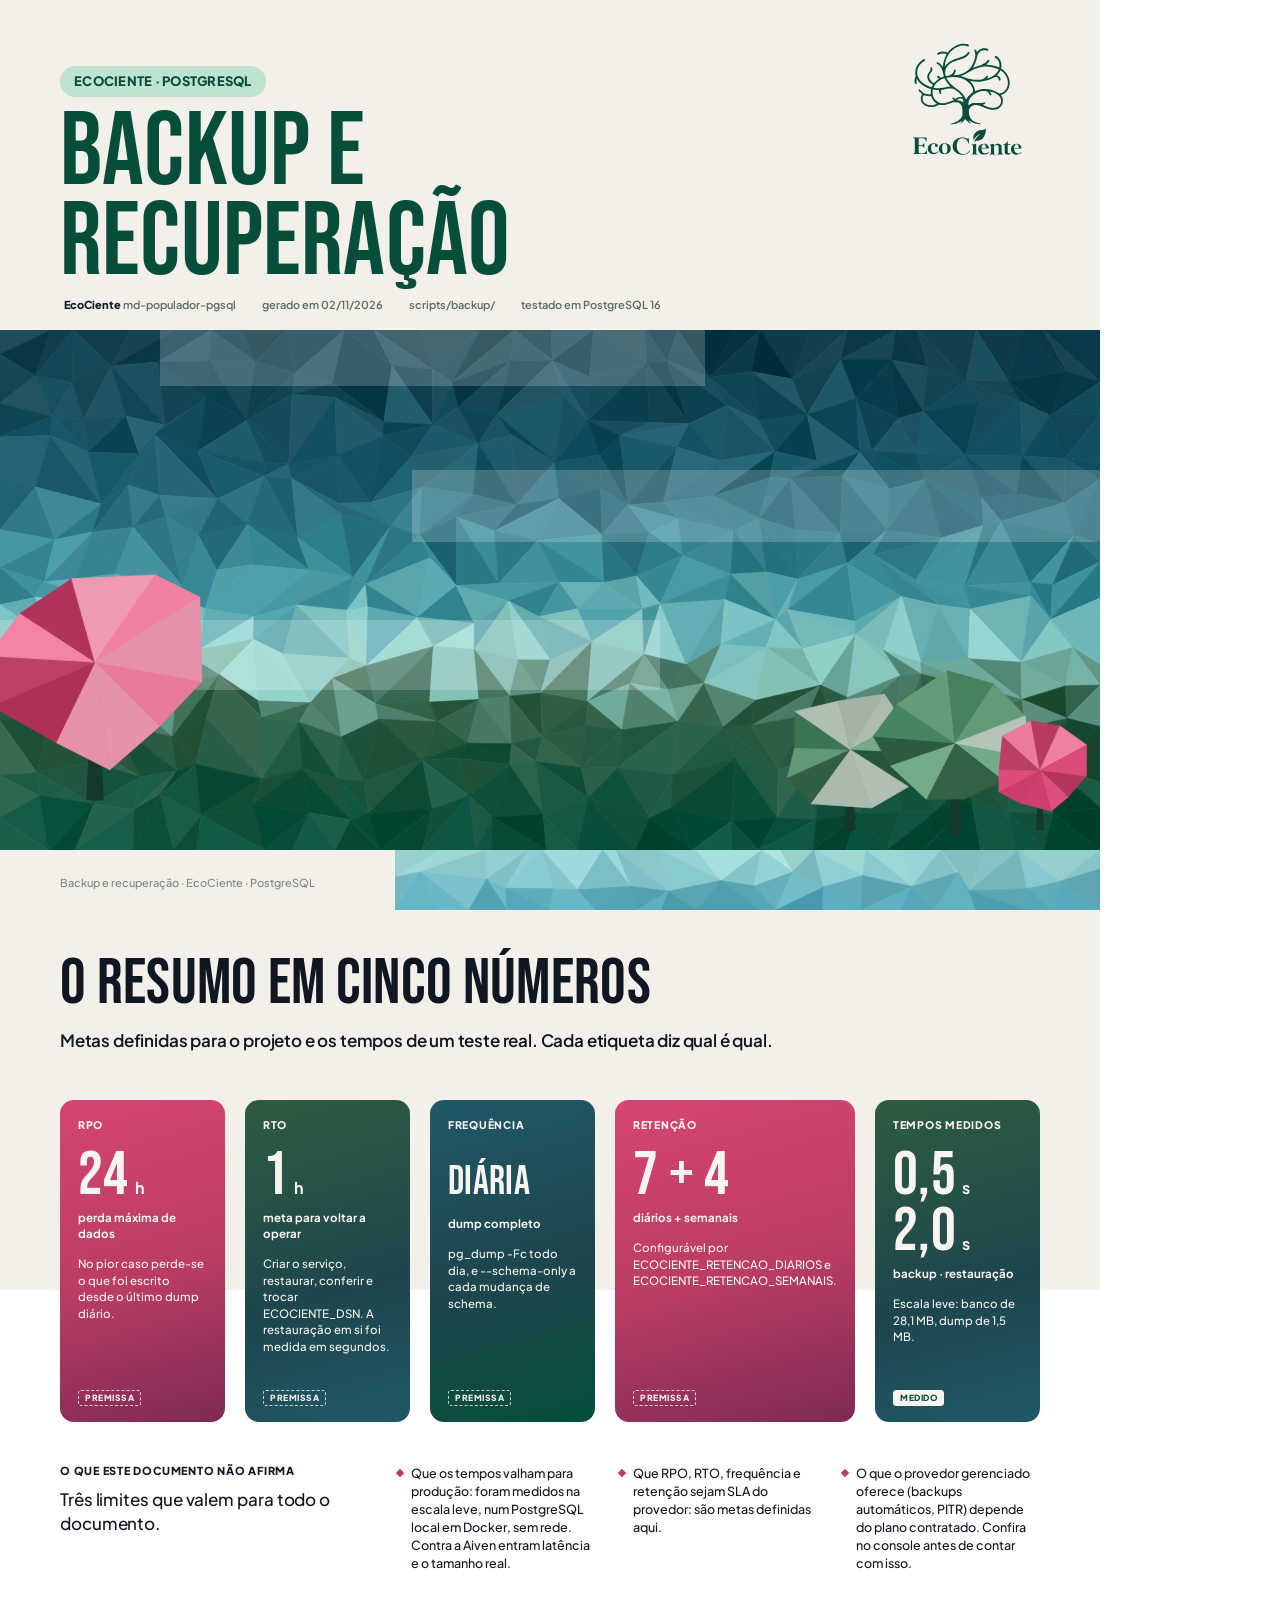
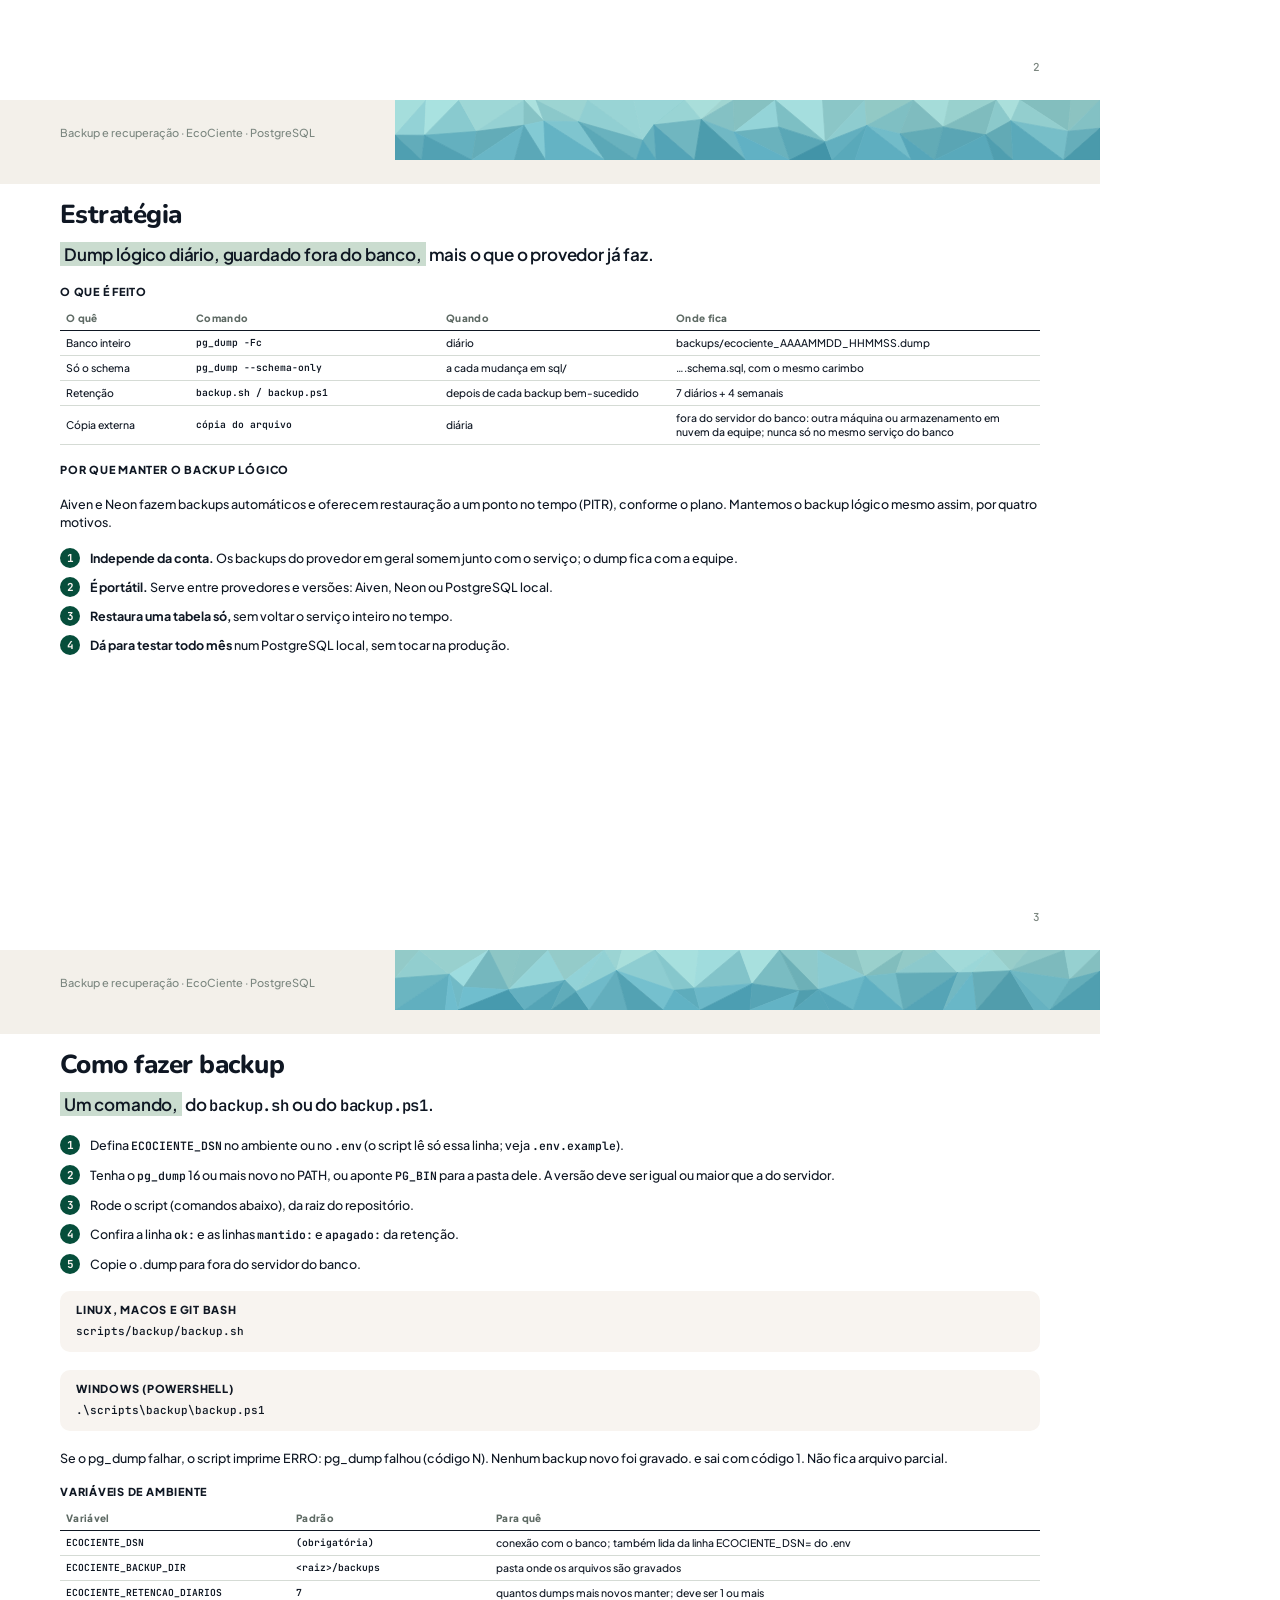
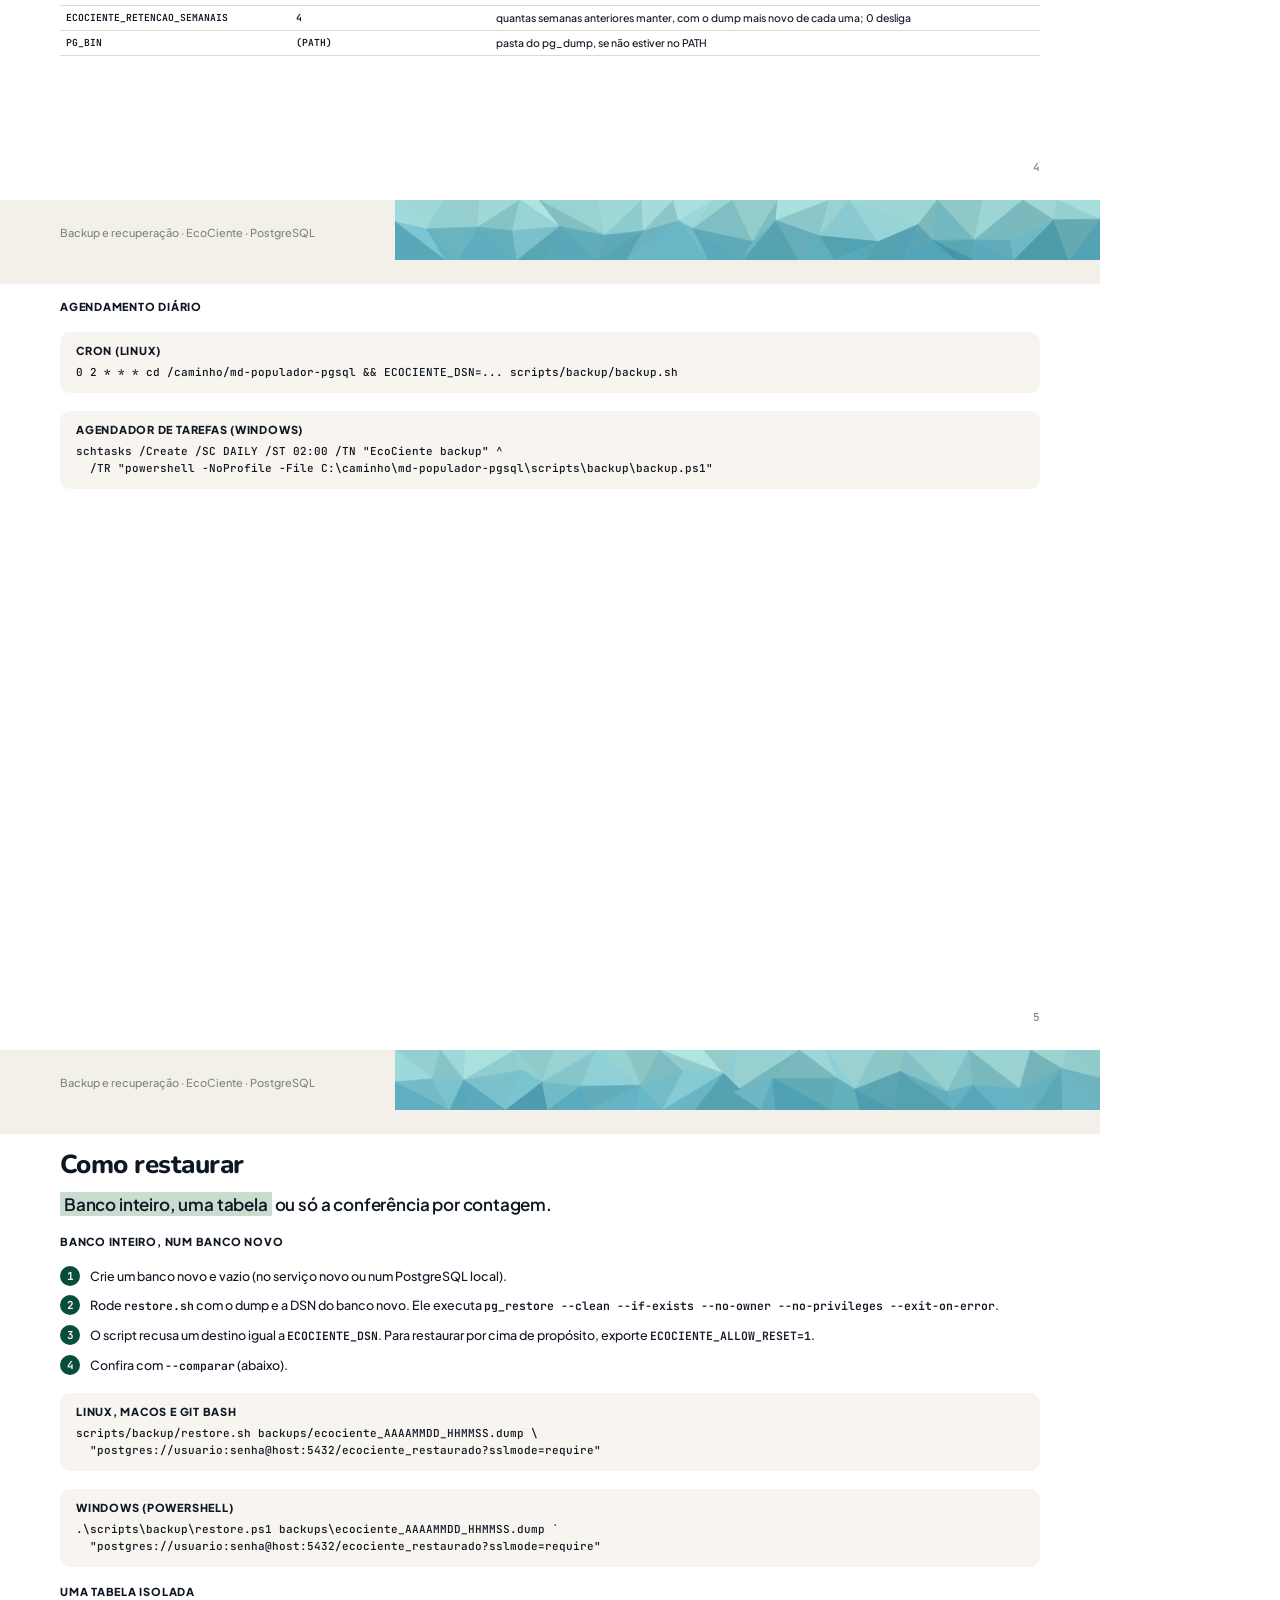
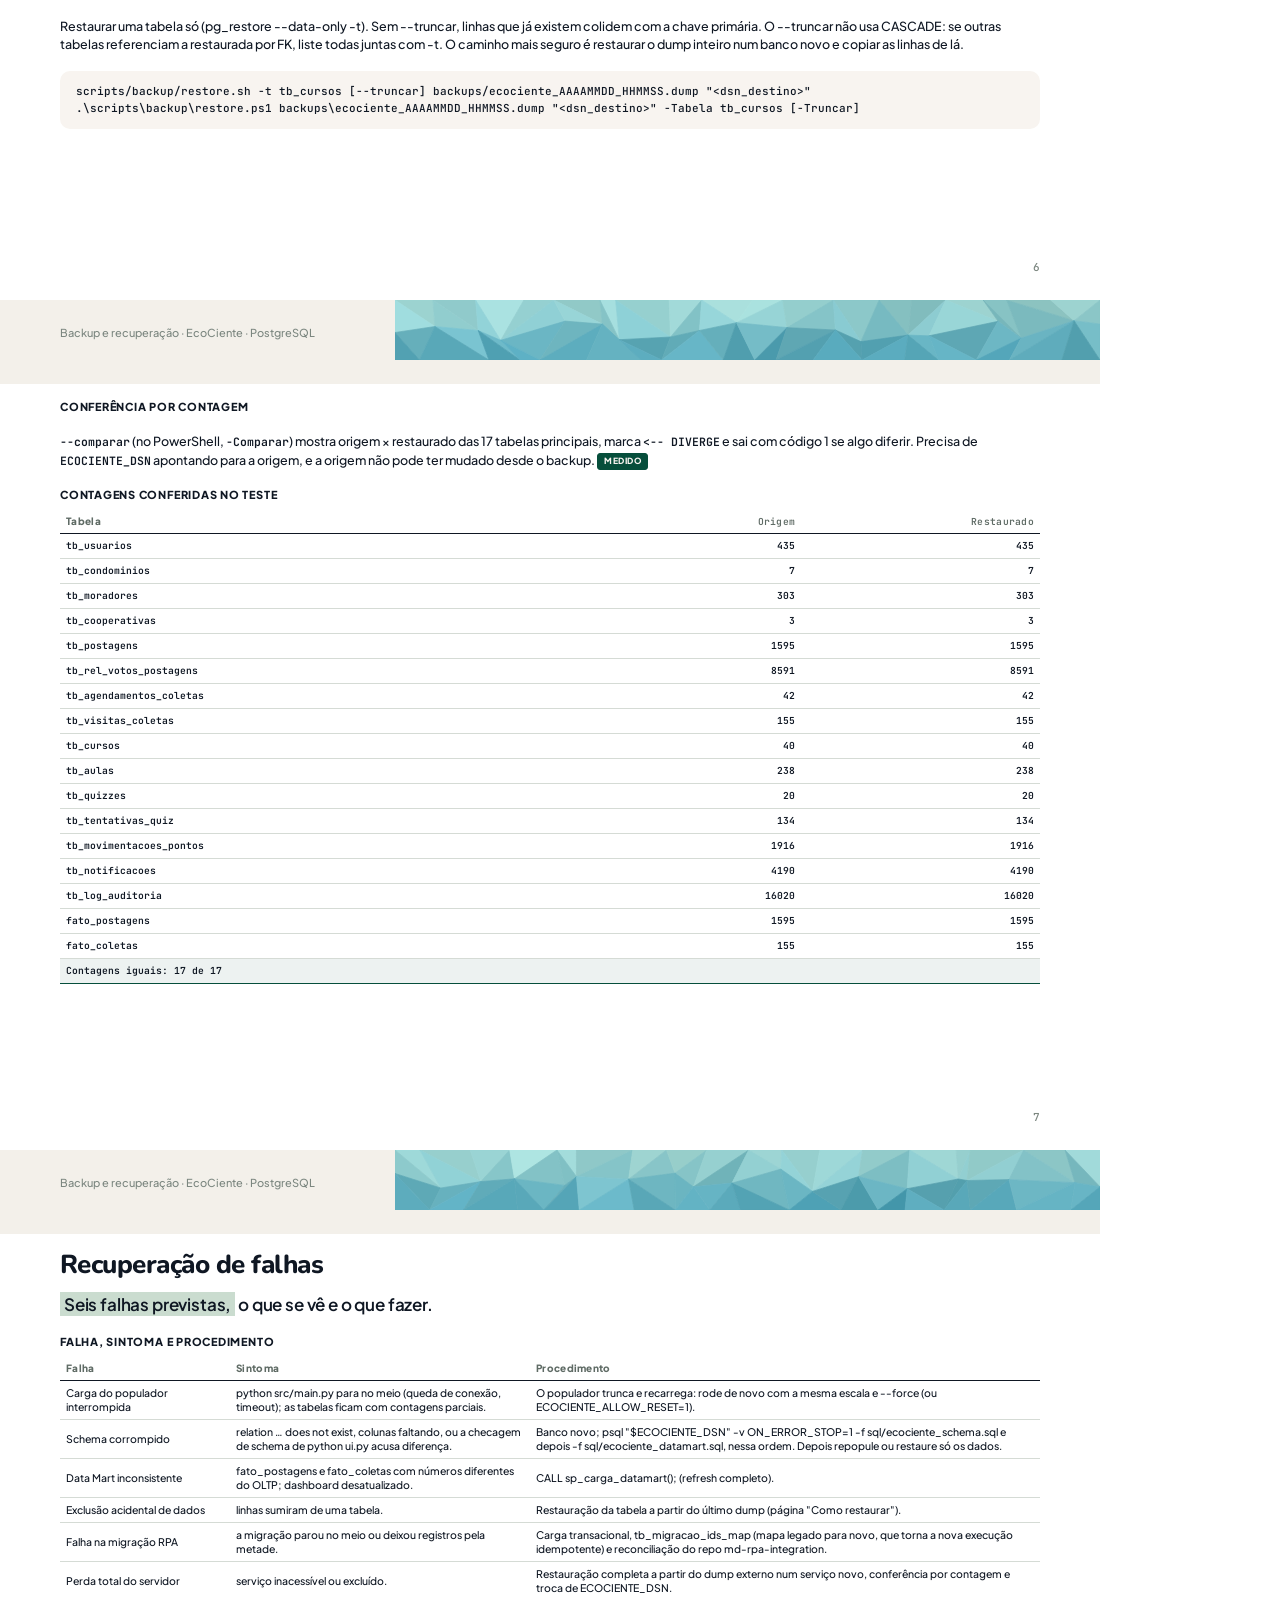
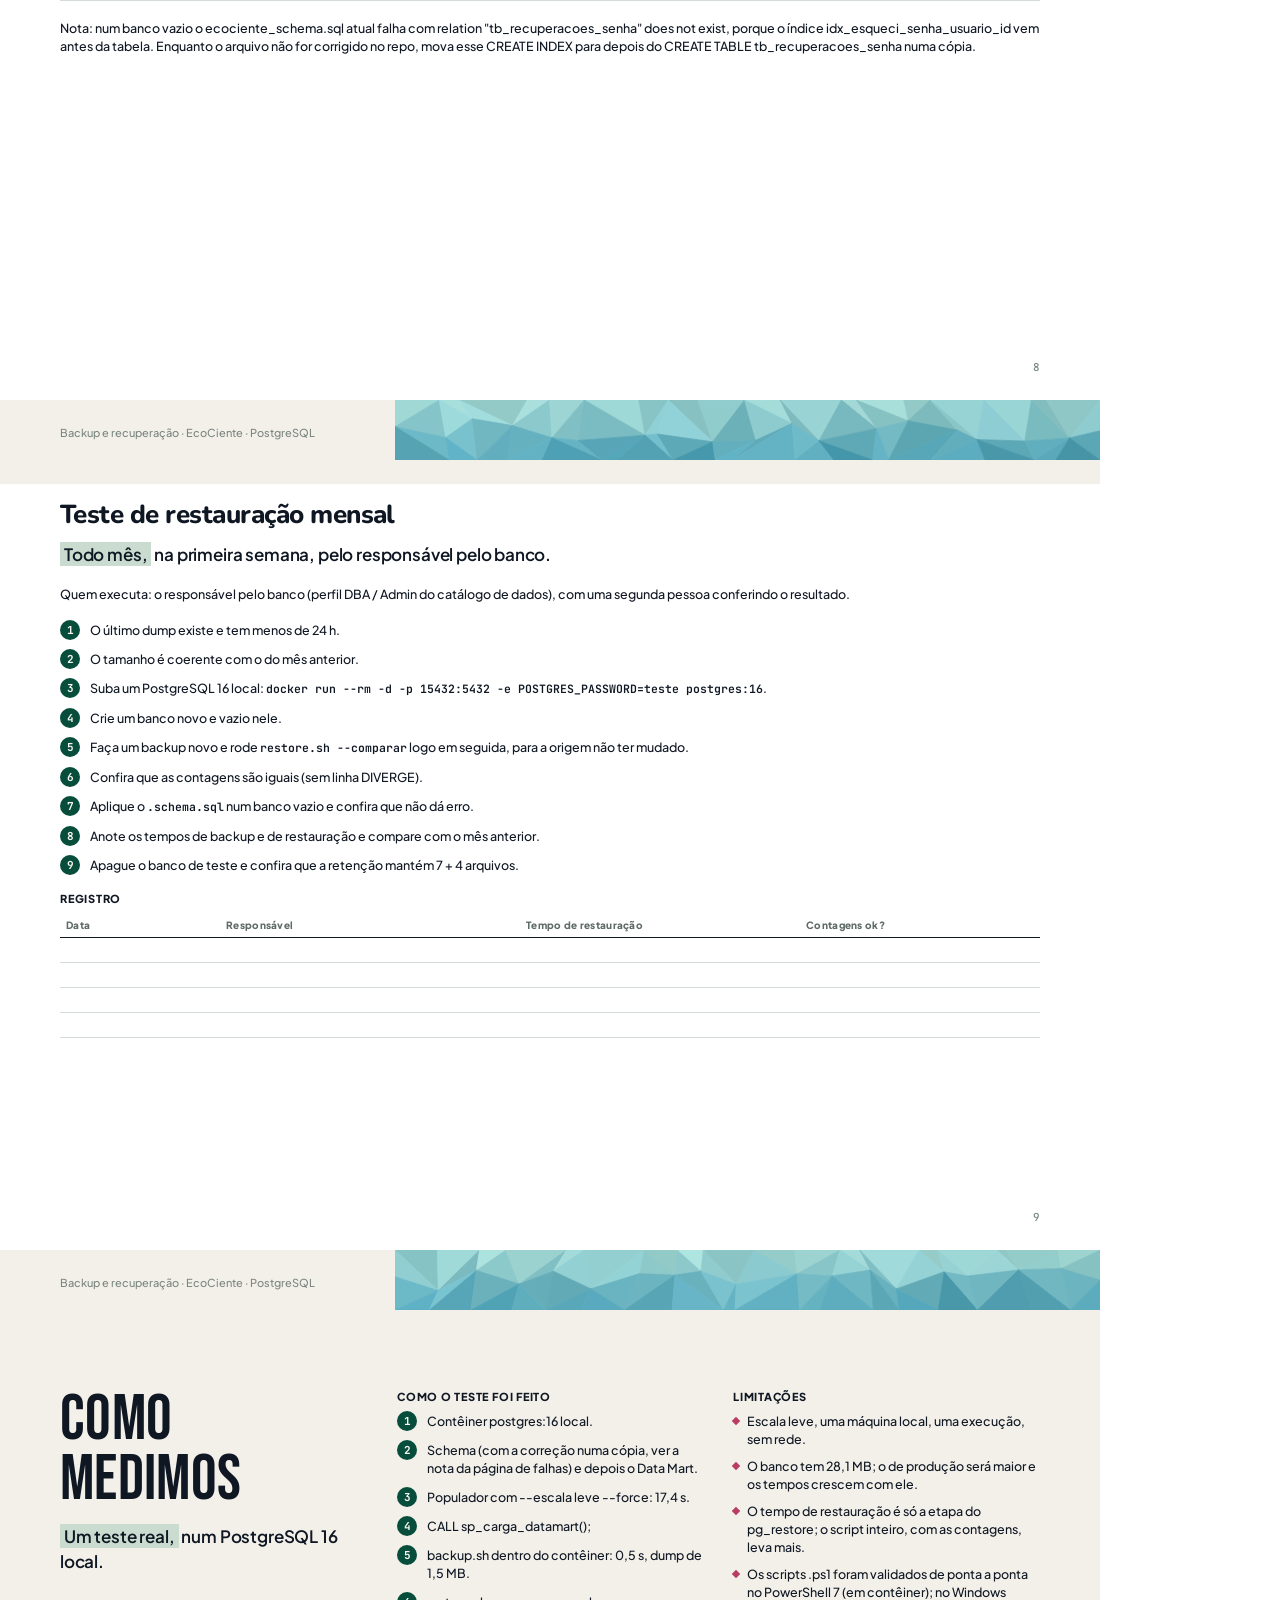
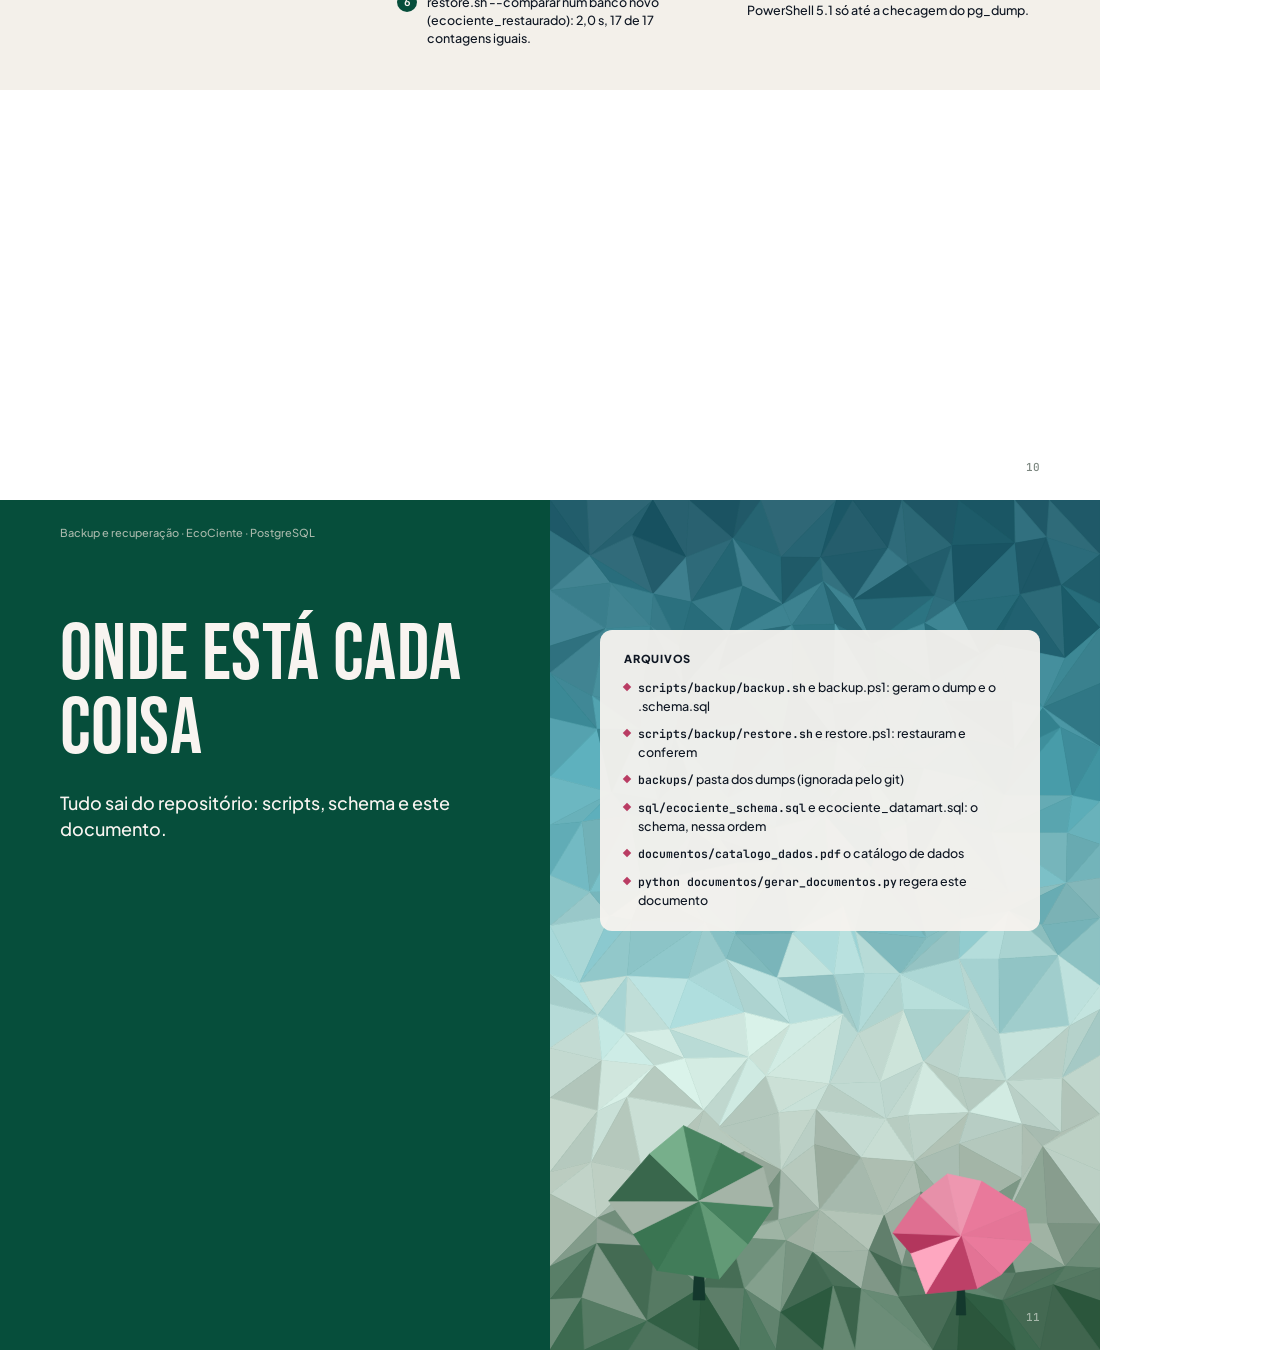
==== documentos/backup_e_recuperacao.html @ 97e49347 "chore: backup guide" ====
<!doctype html>
<html lang="pt-BR">
<head>
<meta charset="utf-8">
<title>Backup e recuperação · EcoCiente</title>
<link rel="stylesheet" href="design/documento.css">
</head>
<body>
<section class="pg">
<div class="capa-topo"></div>
<div class="capa-chip">EcoCiente · PostgreSQL</div>
<img class="capa-logo" src="design/fontes/logo-verde.svg" alt="EcoCiente">
<div class="capa-titulo">Backup e<br>recuperação</div>
<div class="capa-meta"><span><b>EcoCiente</b> md-populador-pgsql</span><span>gerado em 02/11/2026</span><span>scripts/backup/</span><span>testado em PostgreSQL 16</span></div>
<div class="a" style="left:0px;top:330px"><svg xmlns="http://www.w3.org/2000/svg" viewBox="0 0 1100 520" width="1100" height="520" aria-hidden="true"><polygon points="0.0,0.0 51.2,0.0 0.0,24.2" fill="rgb(32,75,88)" stroke="rgb(32,75,88)" stroke-width="0.7" stroke-linejoin="round"/><polygon points="51.2,0.0 35.2,45.8 0.0,24.2" fill="rgb(8,54,67)" stroke="rgb(8,54,67)" stroke-width="0.7" stroke-linejoin="round"/><polygon points="51.2,0.0 73.1,0.0 35.2,45.8" fill="rgb(18,61,74)" stroke="rgb(18,61,74)" stroke-width="0.7" stroke-linejoin="round"/><polygon points="73.1,0.0 72.5,52.6 35.2,45.8" fill="rgb(18,70,85)" stroke="rgb(18,70,85)" stroke-width="0.7" stroke-linejoin="round"/><polygon points="73.1,0.0 130.5,0.0 111.4,36.0" fill="rgb(18,61,74)" stroke="rgb(18,61,74)" stroke-width="0.7" stroke-linejoin="round"/><polygon points="73.1,0.0 111.4,36.0 72.5,52.6" fill="rgb(23,74,88)" stroke="rgb(23,74,88)" stroke-width="0.7" stroke-linejoin="round"/><polygon points="130.5,0.0 175.3,0.0 111.4,36.0" fill="rgb(23,66,79)" stroke="rgb(23,66,79)" stroke-width="0.7" stroke-linejoin="round"/><polygon points="175.3,0.0 157.9,32.1 111.4,36.0" fill="rgb(11,55,68)" stroke="rgb(11,55,68)" stroke-width="0.7" stroke-linejoin="round"/><polygon points="175.3,0.0 211.2,0.0 157.9,32.1" fill="rgb(11,59,73)" stroke="rgb(11,59,73)" stroke-width="0.7" stroke-linejoin="round"/><polygon points="211.2,0.0 209.2,31.0 157.9,32.1" fill="rgb(30,79,93)" stroke="rgb(30,79,93)" stroke-width="0.7" stroke-linejoin="round"/><polygon points="211.2,0.0 242.3,0.0 255.5,32.0" fill="rgb(7,55,69)" stroke="rgb(7,55,69)" stroke-width="0.7" stroke-linejoin="round"/><polygon points="211.2,0.0 255.5,32.0 209.2,31.0" fill="rgb(24,70,84)" stroke="rgb(24,70,84)" stroke-width="0.7" stroke-linejoin="round"/><polygon points="242.3,0.0 285.9,0.0 255.5,32.0" fill="rgb(3,46,59)" stroke="rgb(3,46,59)" stroke-width="0.7" stroke-linejoin="round"/><polygon points="285.9,0.0 295.3,42.9 255.5,32.0" fill="rgb(6,54,68)" stroke="rgb(6,54,68)" stroke-width="0.7" stroke-linejoin="round"/><polygon points="285.9,0.0 344.4,0.0 295.3,42.9" fill="rgb(6,55,69)" stroke="rgb(6,55,69)" stroke-width="0.7" stroke-linejoin="round"/><polygon points="344.4,0.0 332.8,53.3 295.3,42.9" fill="rgb(28,78,92)" stroke="rgb(28,78,92)" stroke-width="0.7" stroke-linejoin="round"/><polygon points="344.4,0.0 374.1,0.0 391.9,36.0" fill="rgb(10,56,70)" stroke="rgb(10,56,70)" stroke-width="0.7" stroke-linejoin="round"/><polygon points="344.4,0.0 391.9,36.0 332.8,53.3" fill="rgb(6,52,66)" stroke="rgb(6,52,66)" stroke-width="0.7" stroke-linejoin="round"/><polygon points="374.1,0.0 420.7,0.0 432.2,39.3" fill="rgb(20,63,76)" stroke="rgb(20,63,76)" stroke-width="0.7" stroke-linejoin="round"/><polygon points="374.1,0.0 432.2,39.3 391.9,36.0" fill="rgb(32,79,93)" stroke="rgb(32,79,93)" stroke-width="0.7" stroke-linejoin="round"/><polygon points="420.7,0.0 480.4,0.0 432.2,39.3" fill="rgb(21,65,78)" stroke="rgb(21,65,78)" stroke-width="0.7" stroke-linejoin="round"/><polygon points="480.4,0.0 452.1,52.0 432.2,39.3" fill="rgb(19,65,79)" stroke="rgb(19,65,79)" stroke-width="0.7" stroke-linejoin="round"/><polygon points="480.4,0.0 514.3,0.0 452.1,52.0" fill="rgb(4,47,60)" stroke="rgb(4,47,60)" stroke-width="0.7" stroke-linejoin="round"/><polygon points="514.3,0.0 510.8,30.9 452.1,52.0" fill="rgb(25,70,83)" stroke="rgb(25,70,83)" stroke-width="0.7" stroke-linejoin="round"/><polygon points="514.3,0.0 551.4,0.0 552.3,30.6" fill="rgb(12,56,69)" stroke="rgb(12,56,69)" stroke-width="0.7" stroke-linejoin="round"/><polygon points="514.3,0.0 552.3,30.6 510.8,30.9" fill="rgb(26,73,87)" stroke="rgb(26,73,87)" stroke-width="0.7" stroke-linejoin="round"/><polygon points="551.4,0.0 593.8,0.0 552.3,30.6" fill="rgb(24,72,86)" stroke="rgb(24,72,86)" stroke-width="0.7" stroke-linejoin="round"/><polygon points="593.8,0.0 589.4,47.1 552.3,30.6" fill="rgb(7,54,68)" stroke="rgb(7,54,68)" stroke-width="0.7" stroke-linejoin="round"/><polygon points="593.8,0.0 645.8,0.0 646.9,33.3" fill="rgb(30,73,86)" stroke="rgb(30,73,86)" stroke-width="0.7" stroke-linejoin="round"/><polygon points="593.8,0.0 646.9,33.3 589.4,47.1" fill="rgb(22,72,87)" stroke="rgb(22,72,87)" stroke-width="0.7" stroke-linejoin="round"/><polygon points="645.8,0.0 677.8,0.0 667.1,31.3" fill="rgb(7,52,66)" stroke="rgb(7,52,66)" stroke-width="0.7" stroke-linejoin="round"/><polygon points="645.8,0.0 667.1,31.3 646.9,33.3" fill="rgb(15,62,76)" stroke="rgb(15,62,76)" stroke-width="0.7" stroke-linejoin="round"/><polygon points="677.8,0.0 734.6,0.0 709.6,47.2" fill="rgb(3,46,59)" stroke="rgb(3,46,59)" stroke-width="0.7" stroke-linejoin="round"/><polygon points="677.8,0.0 709.6,47.2 667.1,31.3" fill="rgb(17,65,79)" stroke="rgb(17,65,79)" stroke-width="0.7" stroke-linejoin="round"/><polygon points="734.6,0.0 760.2,0.0 709.6,47.2" fill="rgb(6,49,62)" stroke="rgb(6,49,62)" stroke-width="0.7" stroke-linejoin="round"/><polygon points="760.2,0.0 751.7,41.8 709.6,47.2" fill="rgb(11,59,73)" stroke="rgb(11,59,73)" stroke-width="0.7" stroke-linejoin="round"/><polygon points="760.2,0.0 809.6,0.0 792.4,49.0" fill="rgb(15,59,72)" stroke="rgb(15,59,72)" stroke-width="0.7" stroke-linejoin="round"/><polygon points="760.2,0.0 792.4,49.0 751.7,41.8" fill="rgb(0,43,56)" stroke="rgb(0,43,56)" stroke-width="0.7" stroke-linejoin="round"/><polygon points="809.6,0.0 847.6,0.0 792.4,49.0" fill="rgb(19,62,75)" stroke="rgb(19,62,75)" stroke-width="0.7" stroke-linejoin="round"/><polygon points="847.6,0.0 840.9,29.2 792.4,49.0" fill="rgb(27,71,84)" stroke="rgb(27,71,84)" stroke-width="0.7" stroke-linejoin="round"/><polygon points="847.6,0.0 896.2,0.0 840.9,29.2" fill="rgb(12,55,68)" stroke="rgb(12,55,68)" stroke-width="0.7" stroke-linejoin="round"/><polygon points="896.2,0.0 891.6,29.9 840.9,29.2" fill="rgb(23,70,84)" stroke="rgb(23,70,84)" stroke-width="0.7" stroke-linejoin="round"/><polygon points="896.2,0.0 917.5,0.0 928.0,36.8" fill="rgb(9,58,72)" stroke="rgb(9,58,72)" stroke-width="0.7" stroke-linejoin="round"/><polygon points="896.2,0.0 928.0,36.8 891.6,29.9" fill="rgb(10,53,66)" stroke="rgb(10,53,66)" stroke-width="0.7" stroke-linejoin="round"/><polygon points="917.5,0.0 976.3,0.0 966.1,50.3" fill="rgb(19,62,75)" stroke="rgb(19,62,75)" stroke-width="0.7" stroke-linejoin="round"/><polygon points="917.5,0.0 966.1,50.3 928.0,36.8" fill="rgb(22,66,80)" stroke="rgb(22,66,80)" stroke-width="0.7" stroke-linejoin="round"/><polygon points="976.3,0.0 1020.6,0.0 1008.7,51.5" fill="rgb(13,59,72)" stroke="rgb(13,59,72)" stroke-width="0.7" stroke-linejoin="round"/><polygon points="976.3,0.0 1008.7,51.5 966.1,50.3" fill="rgb(27,79,94)" stroke="rgb(27,79,94)" stroke-width="0.7" stroke-linejoin="round"/><polygon points="1020.6,0.0 1043.1,0.0 1067.2,41.8" fill="rgb(12,55,68)" stroke="rgb(12,55,68)" stroke-width="0.7" stroke-linejoin="round"/><polygon points="1020.6,0.0 1067.2,41.8 1008.7,51.5" fill="rgb(10,59,74)" stroke="rgb(10,59,74)" stroke-width="0.7" stroke-linejoin="round"/><polygon points="1043.1,0.0 1100.0,0.0 1100.0,51.8" fill="rgb(9,58,73)" stroke="rgb(9,58,73)" stroke-width="0.7" stroke-linejoin="round"/><polygon points="1043.1,0.0 1100.0,51.8 1067.2,41.8" fill="rgb(21,68,82)" stroke="rgb(21,68,82)" stroke-width="0.7" stroke-linejoin="round"/><polygon points="0.0,24.2 35.2,45.8 0.0,73.2" fill="rgb(21,70,84)" stroke="rgb(21,70,84)" stroke-width="0.7" stroke-linejoin="round"/><polygon points="35.2,45.8 51.7,86.4 0.0,73.2" fill="rgb(34,83,97)" stroke="rgb(34,83,97)" stroke-width="0.7" stroke-linejoin="round"/><polygon points="35.2,45.8 72.5,52.6 51.7,86.4" fill="rgb(25,80,95)" stroke="rgb(25,80,95)" stroke-width="0.7" stroke-linejoin="round"/><polygon points="72.5,52.6 83.5,89.2 51.7,86.4" fill="rgb(29,83,99)" stroke="rgb(29,83,99)" stroke-width="0.7" stroke-linejoin="round"/><polygon points="72.5,52.6 111.4,36.0 83.5,89.2" fill="rgb(21,70,84)" stroke="rgb(21,70,84)" stroke-width="0.7" stroke-linejoin="round"/><polygon points="111.4,36.0 126.0,86.1 83.5,89.2" fill="rgb(32,83,98)" stroke="rgb(32,83,98)" stroke-width="0.7" stroke-linejoin="round"/><polygon points="111.4,36.0 157.9,32.1 165.5,95.3" fill="rgb(29,80,95)" stroke="rgb(29,80,95)" stroke-width="0.7" stroke-linejoin="round"/><polygon points="111.4,36.0 165.5,95.3 126.0,86.1" fill="rgb(16,70,86)" stroke="rgb(16,70,86)" stroke-width="0.7" stroke-linejoin="round"/><polygon points="157.9,32.1 209.2,31.0 206.2,67.7" fill="rgb(16,64,78)" stroke="rgb(16,64,78)" stroke-width="0.7" stroke-linejoin="round"/><polygon points="157.9,32.1 206.2,67.7 165.5,95.3" fill="rgb(18,68,83)" stroke="rgb(18,68,83)" stroke-width="0.7" stroke-linejoin="round"/><polygon points="209.2,31.0 255.5,32.0 246.5,90.4" fill="rgb(24,74,88)" stroke="rgb(24,74,88)" stroke-width="0.7" stroke-linejoin="round"/><polygon points="209.2,31.0 246.5,90.4 206.2,67.7" fill="rgb(12,63,78)" stroke="rgb(12,63,78)" stroke-width="0.7" stroke-linejoin="round"/><polygon points="255.5,32.0 295.3,42.9 246.5,90.4" fill="rgb(13,63,78)" stroke="rgb(13,63,78)" stroke-width="0.7" stroke-linejoin="round"/><polygon points="295.3,42.9 292.1,64.3 246.5,90.4" fill="rgb(17,66,80)" stroke="rgb(17,66,80)" stroke-width="0.7" stroke-linejoin="round"/><polygon points="295.3,42.9 332.8,53.3 292.1,64.3" fill="rgb(30,80,95)" stroke="rgb(30,80,95)" stroke-width="0.7" stroke-linejoin="round"/><polygon points="332.8,53.3 334.9,67.5 292.1,64.3" fill="rgb(17,65,79)" stroke="rgb(17,65,79)" stroke-width="0.7" stroke-linejoin="round"/><polygon points="332.8,53.3 391.9,36.0 383.9,92.1" fill="rgb(5,53,67)" stroke="rgb(5,53,67)" stroke-width="0.7" stroke-linejoin="round"/><polygon points="332.8,53.3 383.9,92.1 334.9,67.5" fill="rgb(12,64,79)" stroke="rgb(12,64,79)" stroke-width="0.7" stroke-linejoin="round"/><polygon points="391.9,36.0 432.2,39.3 432.6,94.8" fill="rgb(14,63,78)" stroke="rgb(14,63,78)" stroke-width="0.7" stroke-linejoin="round"/><polygon points="391.9,36.0 432.6,94.8 383.9,92.1" fill="rgb(35,93,109)" stroke="rgb(35,93,109)" stroke-width="0.7" stroke-linejoin="round"/><polygon points="432.2,39.3 452.1,52.0 432.6,94.8" fill="rgb(28,77,92)" stroke="rgb(28,77,92)" stroke-width="0.7" stroke-linejoin="round"/><polygon points="452.1,52.0 458.4,77.0 432.6,94.8" fill="rgb(18,76,92)" stroke="rgb(18,76,92)" stroke-width="0.7" stroke-linejoin="round"/><polygon points="452.1,52.0 510.8,30.9 458.4,77.0" fill="rgb(6,53,66)" stroke="rgb(6,53,66)" stroke-width="0.7" stroke-linejoin="round"/><polygon points="510.8,30.9 496.6,84.4 458.4,77.0" fill="rgb(20,69,84)" stroke="rgb(20,69,84)" stroke-width="0.7" stroke-linejoin="round"/><polygon points="510.8,30.9 552.3,30.6 496.6,84.4" fill="rgb(11,59,73)" stroke="rgb(11,59,73)" stroke-width="0.7" stroke-linejoin="round"/><polygon points="552.3,30.6 563.7,66.7 496.6,84.4" fill="rgb(33,83,98)" stroke="rgb(33,83,98)" stroke-width="0.7" stroke-linejoin="round"/><polygon points="552.3,30.6 589.4,47.1 588.2,90.7" fill="rgb(22,76,92)" stroke="rgb(22,76,92)" stroke-width="0.7" stroke-linejoin="round"/><polygon points="552.3,30.6 588.2,90.7 563.7,66.7" fill="rgb(35,88,104)" stroke="rgb(35,88,104)" stroke-width="0.7" stroke-linejoin="round"/><polygon points="589.4,47.1 646.9,33.3 588.2,90.7" fill="rgb(22,74,89)" stroke="rgb(22,74,89)" stroke-width="0.7" stroke-linejoin="round"/><polygon points="646.9,33.3 649.3,92.6 588.2,90.7" fill="rgb(12,63,78)" stroke="rgb(12,63,78)" stroke-width="0.7" stroke-linejoin="round"/><polygon points="646.9,33.3 667.1,31.3 689.1,93.8" fill="rgb(5,52,66)" stroke="rgb(5,52,66)" stroke-width="0.7" stroke-linejoin="round"/><polygon points="646.9,33.3 689.1,93.8 649.3,92.6" fill="rgb(15,65,79)" stroke="rgb(15,65,79)" stroke-width="0.7" stroke-linejoin="round"/><polygon points="667.1,31.3 709.6,47.2 726.6,75.4" fill="rgb(24,78,93)" stroke="rgb(24,78,93)" stroke-width="0.7" stroke-linejoin="round"/><polygon points="667.1,31.3 726.6,75.4 689.1,93.8" fill="rgb(13,64,79)" stroke="rgb(13,64,79)" stroke-width="0.7" stroke-linejoin="round"/><polygon points="709.6,47.2 751.7,41.8 759.4,90.5" fill="rgb(17,69,84)" stroke="rgb(17,69,84)" stroke-width="0.7" stroke-linejoin="round"/><polygon points="709.6,47.2 759.4,90.5 726.6,75.4" fill="rgb(22,75,91)" stroke="rgb(22,75,91)" stroke-width="0.7" stroke-linejoin="round"/><polygon points="751.7,41.8 792.4,49.0 807.2,84.5" fill="rgb(33,87,103)" stroke="rgb(33,87,103)" stroke-width="0.7" stroke-linejoin="round"/><polygon points="751.7,41.8 807.2,84.5 759.4,90.5" fill="rgb(14,67,82)" stroke="rgb(14,67,82)" stroke-width="0.7" stroke-linejoin="round"/><polygon points="792.4,49.0 840.9,29.2 807.2,84.5" fill="rgb(19,67,81)" stroke="rgb(19,67,81)" stroke-width="0.7" stroke-linejoin="round"/><polygon points="840.9,29.2 856.2,68.3 807.2,84.5" fill="rgb(33,88,104)" stroke="rgb(33,88,104)" stroke-width="0.7" stroke-linejoin="round"/><polygon points="840.9,29.2 891.6,29.9 856.2,68.3" fill="rgb(4,57,72)" stroke="rgb(4,57,72)" stroke-width="0.7" stroke-linejoin="round"/><polygon points="891.6,29.9 898.2,88.5 856.2,68.3" fill="rgb(9,61,76)" stroke="rgb(9,61,76)" stroke-width="0.7" stroke-linejoin="round"/><polygon points="891.6,29.9 928.0,36.8 922.9,81.3" fill="rgb(27,77,92)" stroke="rgb(27,77,92)" stroke-width="0.7" stroke-linejoin="round"/><polygon points="891.6,29.9 922.9,81.3 898.2,88.5" fill="rgb(7,55,70)" stroke="rgb(7,55,70)" stroke-width="0.7" stroke-linejoin="round"/><polygon points="928.0,36.8 966.1,50.3 922.9,81.3" fill="rgb(19,68,82)" stroke="rgb(19,68,82)" stroke-width="0.7" stroke-linejoin="round"/><polygon points="966.1,50.3 979.0,72.2 922.9,81.3" fill="rgb(20,74,90)" stroke="rgb(20,74,90)" stroke-width="0.7" stroke-linejoin="round"/><polygon points="966.1,50.3 1008.7,51.5 1020.1,71.2" fill="rgb(21,70,84)" stroke="rgb(21,70,84)" stroke-width="0.7" stroke-linejoin="round"/><polygon points="966.1,50.3 1020.1,71.2 979.0,72.2" fill="rgb(24,74,88)" stroke="rgb(24,74,88)" stroke-width="0.7" stroke-linejoin="round"/><polygon points="1008.7,51.5 1067.2,41.8 1050.1,85.6" fill="rgb(5,53,67)" stroke="rgb(5,53,67)" stroke-width="0.7" stroke-linejoin="round"/><polygon points="1008.7,51.5 1050.1,85.6 1020.1,71.2" fill="rgb(7,56,70)" stroke="rgb(7,56,70)" stroke-width="0.7" stroke-linejoin="round"/><polygon points="1067.2,41.8 1100.0,51.8 1050.1,85.6" fill="rgb(6,55,69)" stroke="rgb(6,55,69)" stroke-width="0.7" stroke-linejoin="round"/><polygon points="1100.0,51.8 1100.0,84.0 1050.1,85.6" fill="rgb(19,75,91)" stroke="rgb(19,75,91)" stroke-width="0.7" stroke-linejoin="round"/><polygon points="0.0,73.2 51.7,86.4 0.0,107.1" fill="rgb(16,69,84)" stroke="rgb(16,69,84)" stroke-width="0.7" stroke-linejoin="round"/><polygon points="51.7,86.4 50.3,105.6 0.0,107.1" fill="rgb(19,79,96)" stroke="rgb(19,79,96)" stroke-width="0.7" stroke-linejoin="round"/><polygon points="51.7,86.4 83.5,89.2 88.2,122.1" fill="rgb(26,84,100)" stroke="rgb(26,84,100)" stroke-width="0.7" stroke-linejoin="round"/><polygon points="51.7,86.4 88.2,122.1 50.3,105.6" fill="rgb(24,86,104)" stroke="rgb(24,86,104)" stroke-width="0.7" stroke-linejoin="round"/><polygon points="83.5,89.2 126.0,86.1 88.2,122.1" fill="rgb(26,79,95)" stroke="rgb(26,79,95)" stroke-width="0.7" stroke-linejoin="round"/><polygon points="126.0,86.1 139.3,124.0 88.2,122.1" fill="rgb(11,66,81)" stroke="rgb(11,66,81)" stroke-width="0.7" stroke-linejoin="round"/><polygon points="126.0,86.1 165.5,95.3 139.3,124.0" fill="rgb(41,99,116)" stroke="rgb(41,99,116)" stroke-width="0.7" stroke-linejoin="round"/><polygon points="165.5,95.3 155.2,104.5 139.3,124.0" fill="rgb(35,95,111)" stroke="rgb(35,95,111)" stroke-width="0.7" stroke-linejoin="round"/><polygon points="165.5,95.3 206.2,67.7 155.2,104.5" fill="rgb(23,82,98)" stroke="rgb(23,82,98)" stroke-width="0.7" stroke-linejoin="round"/><polygon points="206.2,67.7 197.9,120.9 155.2,104.5" fill="rgb(18,75,91)" stroke="rgb(18,75,91)" stroke-width="0.7" stroke-linejoin="round"/><polygon points="206.2,67.7 246.5,90.4 197.9,120.9" fill="rgb(12,65,80)" stroke="rgb(12,65,80)" stroke-width="0.7" stroke-linejoin="round"/><polygon points="246.5,90.4 265.2,132.5 197.9,120.9" fill="rgb(32,91,108)" stroke="rgb(32,91,108)" stroke-width="0.7" stroke-linejoin="round"/><polygon points="246.5,90.4 292.1,64.3 288.6,134.1" fill="rgb(21,75,90)" stroke="rgb(21,75,90)" stroke-width="0.7" stroke-linejoin="round"/><polygon points="246.5,90.4 288.6,134.1 265.2,132.5" fill="rgb(20,78,94)" stroke="rgb(20,78,94)" stroke-width="0.7" stroke-linejoin="round"/><polygon points="292.1,64.3 334.9,67.5 288.6,134.1" fill="rgb(32,85,100)" stroke="rgb(32,85,100)" stroke-width="0.7" stroke-linejoin="round"/><polygon points="334.9,67.5 337.1,125.8 288.6,134.1" fill="rgb(18,79,96)" stroke="rgb(18,79,96)" stroke-width="0.7" stroke-linejoin="round"/><polygon points="334.9,67.5 383.9,92.1 383.2,105.2" fill="rgb(29,82,98)" stroke="rgb(29,82,98)" stroke-width="0.7" stroke-linejoin="round"/><polygon points="334.9,67.5 383.2,105.2 337.1,125.8" fill="rgb(32,90,107)" stroke="rgb(32,90,107)" stroke-width="0.7" stroke-linejoin="round"/><polygon points="383.9,92.1 432.6,94.8 383.2,105.2" fill="rgb(12,65,80)" stroke="rgb(12,65,80)" stroke-width="0.7" stroke-linejoin="round"/><polygon points="432.6,94.8 410.7,127.0 383.2,105.2" fill="rgb(19,75,91)" stroke="rgb(19,75,91)" stroke-width="0.7" stroke-linejoin="round"/><polygon points="432.6,94.8 458.4,77.0 478.6,113.6" fill="rgb(29,81,96)" stroke="rgb(29,81,96)" stroke-width="0.7" stroke-linejoin="round"/><polygon points="432.6,94.8 478.6,113.6 410.7,127.0" fill="rgb(28,89,106)" stroke="rgb(28,89,106)" stroke-width="0.7" stroke-linejoin="round"/><polygon points="458.4,77.0 496.6,84.4 478.6,113.6" fill="rgb(15,68,83)" stroke="rgb(15,68,83)" stroke-width="0.7" stroke-linejoin="round"/><polygon points="496.6,84.4 511.3,104.8 478.6,113.6" fill="rgb(27,82,98)" stroke="rgb(27,82,98)" stroke-width="0.7" stroke-linejoin="round"/><polygon points="496.6,84.4 563.7,66.7 554.8,132.2" fill="rgb(28,87,104)" stroke="rgb(28,87,104)" stroke-width="0.7" stroke-linejoin="round"/><polygon points="496.6,84.4 554.8,132.2 511.3,104.8" fill="rgb(14,68,84)" stroke="rgb(14,68,84)" stroke-width="0.7" stroke-linejoin="round"/><polygon points="563.7,66.7 588.2,90.7 554.8,132.2" fill="rgb(25,80,96)" stroke="rgb(25,80,96)" stroke-width="0.7" stroke-linejoin="round"/><polygon points="588.2,90.7 599.7,125.1 554.8,132.2" fill="rgb(12,74,92)" stroke="rgb(12,74,92)" stroke-width="0.7" stroke-linejoin="round"/><polygon points="588.2,90.7 649.3,92.6 619.7,105.5" fill="rgb(23,77,93)" stroke="rgb(23,77,93)" stroke-width="0.7" stroke-linejoin="round"/><polygon points="588.2,90.7 619.7,105.5 599.7,125.1" fill="rgb(9,64,80)" stroke="rgb(9,64,80)" stroke-width="0.7" stroke-linejoin="round"/><polygon points="649.3,92.6 689.1,93.8 619.7,105.5" fill="rgb(35,91,107)" stroke="rgb(35,91,107)" stroke-width="0.7" stroke-linejoin="round"/><polygon points="689.1,93.8 677.2,116.9 619.7,105.5" fill="rgb(38,100,117)" stroke="rgb(38,100,117)" stroke-width="0.7" stroke-linejoin="round"/><polygon points="689.1,93.8 726.6,75.4 719.9,130.4" fill="rgb(27,86,103)" stroke="rgb(27,86,103)" stroke-width="0.7" stroke-linejoin="round"/><polygon points="689.1,93.8 719.9,130.4 677.2,116.9" fill="rgb(21,81,98)" stroke="rgb(21,81,98)" stroke-width="0.7" stroke-linejoin="round"/><polygon points="726.6,75.4 759.4,90.5 775.0,121.4" fill="rgb(34,94,111)" stroke="rgb(34,94,111)" stroke-width="0.7" stroke-linejoin="round"/><polygon points="726.6,75.4 775.0,121.4 719.9,130.4" fill="rgb(28,84,100)" stroke="rgb(28,84,100)" stroke-width="0.7" stroke-linejoin="round"/><polygon points="759.4,90.5 807.2,84.5 775.0,121.4" fill="rgb(20,76,92)" stroke="rgb(20,76,92)" stroke-width="0.7" stroke-linejoin="round"/><polygon points="807.2,84.5 817.3,130.8 775.0,121.4" fill="rgb(7,65,81)" stroke="rgb(7,65,81)" stroke-width="0.7" stroke-linejoin="round"/><polygon points="807.2,84.5 856.2,68.3 859.8,122.6" fill="rgb(12,70,86)" stroke="rgb(12,70,86)" stroke-width="0.7" stroke-linejoin="round"/><polygon points="807.2,84.5 859.8,122.6 817.3,130.8" fill="rgb(36,93,109)" stroke="rgb(36,93,109)" stroke-width="0.7" stroke-linejoin="round"/><polygon points="856.2,68.3 898.2,88.5 871.8,121.1" fill="rgb(14,67,82)" stroke="rgb(14,67,82)" stroke-width="0.7" stroke-linejoin="round"/><polygon points="856.2,68.3 871.8,121.1 859.8,122.6" fill="rgb(25,85,102)" stroke="rgb(25,85,102)" stroke-width="0.7" stroke-linejoin="round"/><polygon points="898.2,88.5 922.9,81.3 916.4,123.5" fill="rgb(27,81,97)" stroke="rgb(27,81,97)" stroke-width="0.7" stroke-linejoin="round"/><polygon points="898.2,88.5 916.4,123.5 871.8,121.1" fill="rgb(32,88,104)" stroke="rgb(32,88,104)" stroke-width="0.7" stroke-linejoin="round"/><polygon points="922.9,81.3 979.0,72.2 965.5,125.6" fill="rgb(10,67,83)" stroke="rgb(10,67,83)" stroke-width="0.7" stroke-linejoin="round"/><polygon points="922.9,81.3 965.5,125.6 916.4,123.5" fill="rgb(28,88,105)" stroke="rgb(28,88,105)" stroke-width="0.7" stroke-linejoin="round"/><polygon points="979.0,72.2 1020.1,71.2 965.5,125.6" fill="rgb(21,75,90)" stroke="rgb(21,75,90)" stroke-width="0.7" stroke-linejoin="round"/><polygon points="1020.1,71.2 1022.5,126.1 965.5,125.6" fill="rgb(18,79,96)" stroke="rgb(18,79,96)" stroke-width="0.7" stroke-linejoin="round"/><polygon points="1020.1,71.2 1050.1,85.6 1022.5,126.1" fill="rgb(30,85,100)" stroke="rgb(30,85,100)" stroke-width="0.7" stroke-linejoin="round"/><polygon points="1050.1,85.6 1064.8,128.6 1022.5,126.1" fill="rgb(15,75,92)" stroke="rgb(15,75,92)" stroke-width="0.7" stroke-linejoin="round"/><polygon points="1050.1,85.6 1100.0,84.0 1064.8,128.6" fill="rgb(16,70,86)" stroke="rgb(16,70,86)" stroke-width="0.7" stroke-linejoin="round"/><polygon points="1100.0,84.0 1100.0,133.1 1064.8,128.6" fill="rgb(19,79,96)" stroke="rgb(19,79,96)" stroke-width="0.7" stroke-linejoin="round"/><polygon points="0.0,107.1 50.3,105.6 35.5,157.1" fill="rgb(36,98,116)" stroke="rgb(36,98,116)" stroke-width="0.7" stroke-linejoin="round"/><polygon points="0.0,107.1 35.5,157.1 0.0,145.1" fill="rgb(38,98,115)" stroke="rgb(38,98,115)" stroke-width="0.7" stroke-linejoin="round"/><polygon points="50.3,105.6 88.2,122.1 101.1,174.1" fill="rgb(41,100,116)" stroke="rgb(41,100,116)" stroke-width="0.7" stroke-linejoin="round"/><polygon points="50.3,105.6 101.1,174.1 35.5,157.1" fill="rgb(26,88,105)" stroke="rgb(26,88,105)" stroke-width="0.7" stroke-linejoin="round"/><polygon points="88.2,122.1 139.3,124.0 101.1,174.1" fill="rgb(23,88,106)" stroke="rgb(23,88,106)" stroke-width="0.7" stroke-linejoin="round"/><polygon points="139.3,124.0 128.2,155.1 101.1,174.1" fill="rgb(27,94,111)" stroke="rgb(27,94,111)" stroke-width="0.7" stroke-linejoin="round"/><polygon points="139.3,124.0 155.2,104.5 128.2,155.1" fill="rgb(34,92,108)" stroke="rgb(34,92,108)" stroke-width="0.7" stroke-linejoin="round"/><polygon points="155.2,104.5 159.8,165.3 128.2,155.1" fill="rgb(31,94,112)" stroke="rgb(31,94,112)" stroke-width="0.7" stroke-linejoin="round"/><polygon points="155.2,104.5 197.9,120.9 217.7,168.7" fill="rgb(17,77,94)" stroke="rgb(17,77,94)" stroke-width="0.7" stroke-linejoin="round"/><polygon points="155.2,104.5 217.7,168.7 159.8,165.3" fill="rgb(40,102,119)" stroke="rgb(40,102,119)" stroke-width="0.7" stroke-linejoin="round"/><polygon points="197.9,120.9 265.2,132.5 264.3,146.1" fill="rgb(24,83,100)" stroke="rgb(24,83,100)" stroke-width="0.7" stroke-linejoin="round"/><polygon points="197.9,120.9 264.3,146.1 217.7,168.7" fill="rgb(25,92,110)" stroke="rgb(25,92,110)" stroke-width="0.7" stroke-linejoin="round"/><polygon points="265.2,132.5 288.6,134.1 264.3,146.1" fill="rgb(20,82,99)" stroke="rgb(20,82,99)" stroke-width="0.7" stroke-linejoin="round"/><polygon points="288.6,134.1 291.8,148.6 264.3,146.1" fill="rgb(33,101,118)" stroke="rgb(33,101,118)" stroke-width="0.7" stroke-linejoin="round"/><polygon points="288.6,134.1 337.1,125.8 291.8,148.6" fill="rgb(21,84,102)" stroke="rgb(21,84,102)" stroke-width="0.7" stroke-linejoin="round"/><polygon points="337.1,125.8 338.4,173.2 291.8,148.6" fill="rgb(24,85,102)" stroke="rgb(24,85,102)" stroke-width="0.7" stroke-linejoin="round"/><polygon points="337.1,125.8 383.2,105.2 370.7,172.5" fill="rgb(20,81,98)" stroke="rgb(20,81,98)" stroke-width="0.7" stroke-linejoin="round"/><polygon points="337.1,125.8 370.7,172.5 338.4,173.2" fill="rgb(26,87,104)" stroke="rgb(26,87,104)" stroke-width="0.7" stroke-linejoin="round"/><polygon points="383.2,105.2 410.7,127.0 370.7,172.5" fill="rgb(18,78,95)" stroke="rgb(18,78,95)" stroke-width="0.7" stroke-linejoin="round"/><polygon points="410.7,127.0 422.1,157.1 370.7,172.5" fill="rgb(30,99,116)" stroke="rgb(30,99,116)" stroke-width="0.7" stroke-linejoin="round"/><polygon points="410.7,127.0 478.6,113.6 422.1,157.1" fill="rgb(37,95,111)" stroke="rgb(37,95,111)" stroke-width="0.7" stroke-linejoin="round"/><polygon points="478.6,113.6 473.1,164.5 422.1,157.1" fill="rgb(38,102,119)" stroke="rgb(38,102,119)" stroke-width="0.7" stroke-linejoin="round"/><polygon points="478.6,113.6 511.3,104.8 516.5,174.8" fill="rgb(31,91,108)" stroke="rgb(31,91,108)" stroke-width="0.7" stroke-linejoin="round"/><polygon points="478.6,113.6 516.5,174.8 473.1,164.5" fill="rgb(14,76,93)" stroke="rgb(14,76,93)" stroke-width="0.7" stroke-linejoin="round"/><polygon points="511.3,104.8 554.8,132.2 516.5,174.8" fill="rgb(32,90,106)" stroke="rgb(32,90,106)" stroke-width="0.7" stroke-linejoin="round"/><polygon points="554.8,132.2 558.8,168.4 516.5,174.8" fill="rgb(39,110,127)" stroke="rgb(39,110,127)" stroke-width="0.7" stroke-linejoin="round"/><polygon points="554.8,132.2 599.7,125.1 600.7,158.4" fill="rgb(23,84,101)" stroke="rgb(23,84,101)" stroke-width="0.7" stroke-linejoin="round"/><polygon points="554.8,132.2 600.7,158.4 558.8,168.4" fill="rgb(19,86,104)" stroke="rgb(19,86,104)" stroke-width="0.7" stroke-linejoin="round"/><polygon points="599.7,125.1 619.7,105.5 628.0,174.9" fill="rgb(11,70,87)" stroke="rgb(11,70,87)" stroke-width="0.7" stroke-linejoin="round"/><polygon points="599.7,125.1 628.0,174.9 600.7,158.4" fill="rgb(24,85,102)" stroke="rgb(24,85,102)" stroke-width="0.7" stroke-linejoin="round"/><polygon points="619.7,105.5 677.2,116.9 628.0,174.9" fill="rgb(27,90,107)" stroke="rgb(27,90,107)" stroke-width="0.7" stroke-linejoin="round"/><polygon points="677.2,116.9 663.4,172.3 628.0,174.9" fill="rgb(16,79,96)" stroke="rgb(16,79,96)" stroke-width="0.7" stroke-linejoin="round"/><polygon points="677.2,116.9 719.9,130.4 663.4,172.3" fill="rgb(41,105,123)" stroke="rgb(41,105,123)" stroke-width="0.7" stroke-linejoin="round"/><polygon points="719.9,130.4 713.2,165.8 663.4,172.3" fill="rgb(35,101,119)" stroke="rgb(35,101,119)" stroke-width="0.7" stroke-linejoin="round"/><polygon points="719.9,130.4 775.0,121.4 713.2,165.8" fill="rgb(37,102,120)" stroke="rgb(37,102,120)" stroke-width="0.7" stroke-linejoin="round"/><polygon points="775.0,121.4 770.1,147.6 713.2,165.8" fill="rgb(9,68,85)" stroke="rgb(9,68,85)" stroke-width="0.7" stroke-linejoin="round"/><polygon points="775.0,121.4 817.3,130.8 770.1,147.6" fill="rgb(27,90,107)" stroke="rgb(27,90,107)" stroke-width="0.7" stroke-linejoin="round"/><polygon points="817.3,130.8 790.4,148.6 770.1,147.6" fill="rgb(26,94,111)" stroke="rgb(26,94,111)" stroke-width="0.7" stroke-linejoin="round"/><polygon points="817.3,130.8 859.8,122.6 790.4,148.6" fill="rgb(31,93,111)" stroke="rgb(31,93,111)" stroke-width="0.7" stroke-linejoin="round"/><polygon points="859.8,122.6 842.2,145.8 790.4,148.6" fill="rgb(11,72,89)" stroke="rgb(11,72,89)" stroke-width="0.7" stroke-linejoin="round"/><polygon points="859.8,122.6 871.8,121.1 889.5,159.1" fill="rgb(22,80,97)" stroke="rgb(22,80,97)" stroke-width="0.7" stroke-linejoin="round"/><polygon points="859.8,122.6 889.5,159.1 842.2,145.8" fill="rgb(43,110,127)" stroke="rgb(43,110,127)" stroke-width="0.7" stroke-linejoin="round"/><polygon points="871.8,121.1 916.4,123.5 925.1,149.4" fill="rgb(18,77,93)" stroke="rgb(18,77,93)" stroke-width="0.7" stroke-linejoin="round"/><polygon points="871.8,121.1 925.1,149.4 889.5,159.1" fill="rgb(15,80,98)" stroke="rgb(15,80,98)" stroke-width="0.7" stroke-linejoin="round"/><polygon points="916.4,123.5 965.5,125.6 925.1,149.4" fill="rgb(22,85,102)" stroke="rgb(22,85,102)" stroke-width="0.7" stroke-linejoin="round"/><polygon points="965.5,125.6 981.4,167.6 925.1,149.4" fill="rgb(30,90,107)" stroke="rgb(30,90,107)" stroke-width="0.7" stroke-linejoin="round"/><polygon points="965.5,125.6 1022.5,126.1 1016.8,163.8" fill="rgb(28,88,105)" stroke="rgb(28,88,105)" stroke-width="0.7" stroke-linejoin="round"/><polygon points="965.5,125.6 1016.8,163.8 981.4,167.6" fill="rgb(17,79,97)" stroke="rgb(17,79,97)" stroke-width="0.7" stroke-linejoin="round"/><polygon points="1022.5,126.1 1064.8,128.6 1064.7,172.4" fill="rgb(26,86,103)" stroke="rgb(26,86,103)" stroke-width="0.7" stroke-linejoin="round"/><polygon points="1022.5,126.1 1064.7,172.4 1016.8,163.8" fill="rgb(10,72,90)" stroke="rgb(10,72,90)" stroke-width="0.7" stroke-linejoin="round"/><polygon points="1064.8,128.6 1100.0,133.1 1100.0,149.2" fill="rgb(13,79,96)" stroke="rgb(13,79,96)" stroke-width="0.7" stroke-linejoin="round"/><polygon points="1064.8,128.6 1100.0,149.2 1064.7,172.4" fill="rgb(27,87,104)" stroke="rgb(27,87,104)" stroke-width="0.7" stroke-linejoin="round"/><polygon points="0.0,145.1 35.5,157.1 0.0,199.8" fill="rgb(33,99,117)" stroke="rgb(33,99,117)" stroke-width="0.7" stroke-linejoin="round"/><polygon points="35.5,157.1 54.8,209.6 0.0,199.8" fill="rgb(46,122,136)" stroke="rgb(46,122,136)" stroke-width="0.7" stroke-linejoin="round"/><polygon points="35.5,157.1 101.1,174.1 54.8,209.6" fill="rgb(63,137,153)" stroke="rgb(63,137,153)" stroke-width="0.7" stroke-linejoin="round"/><polygon points="101.1,174.1 92.8,202.0 54.8,209.6" fill="rgb(43,121,135)" stroke="rgb(43,121,135)" stroke-width="0.7" stroke-linejoin="round"/><polygon points="101.1,174.1 128.2,155.1 92.8,202.0" fill="rgb(30,94,112)" stroke="rgb(30,94,112)" stroke-width="0.7" stroke-linejoin="round"/><polygon points="128.2,155.1 133.1,197.2 92.8,202.0" fill="rgb(38,108,124)" stroke="rgb(38,108,124)" stroke-width="0.7" stroke-linejoin="round"/><polygon points="128.2,155.1 159.8,165.3 133.1,197.2" fill="rgb(52,123,139)" stroke="rgb(52,123,139)" stroke-width="0.7" stroke-linejoin="round"/><polygon points="159.8,165.3 165.9,186.9 133.1,197.2" fill="rgb(39,106,123)" stroke="rgb(39,106,123)" stroke-width="0.7" stroke-linejoin="round"/><polygon points="159.8,165.3 217.7,168.7 165.9,186.9" fill="rgb(53,125,141)" stroke="rgb(53,125,141)" stroke-width="0.7" stroke-linejoin="round"/><polygon points="217.7,168.7 199.0,205.0 165.9,186.9" fill="rgb(49,120,136)" stroke="rgb(49,120,136)" stroke-width="0.7" stroke-linejoin="round"/><polygon points="217.7,168.7 264.3,146.1 247.4,194.3" fill="rgb(46,115,132)" stroke="rgb(46,115,132)" stroke-width="0.7" stroke-linejoin="round"/><polygon points="217.7,168.7 247.4,194.3 199.0,205.0" fill="rgb(30,100,117)" stroke="rgb(30,100,117)" stroke-width="0.7" stroke-linejoin="round"/><polygon points="264.3,146.1 291.8,148.6 297.7,207.9" fill="rgb(31,94,111)" stroke="rgb(31,94,111)" stroke-width="0.7" stroke-linejoin="round"/><polygon points="264.3,146.1 297.7,207.9 247.4,194.3" fill="rgb(34,105,121)" stroke="rgb(34,105,121)" stroke-width="0.7" stroke-linejoin="round"/><polygon points="291.8,148.6 338.4,173.2 341.3,184.6" fill="rgb(37,106,123)" stroke="rgb(37,106,123)" stroke-width="0.7" stroke-linejoin="round"/><polygon points="291.8,148.6 341.3,184.6 297.7,207.9" fill="rgb(50,122,138)" stroke="rgb(50,122,138)" stroke-width="0.7" stroke-linejoin="round"/><polygon points="338.4,173.2 370.7,172.5 391.0,195.8" fill="rgb(44,114,130)" stroke="rgb(44,114,130)" stroke-width="0.7" stroke-linejoin="round"/><polygon points="338.4,173.2 391.0,195.8 341.3,184.6" fill="rgb(39,104,122)" stroke="rgb(39,104,122)" stroke-width="0.7" stroke-linejoin="round"/><polygon points="370.7,172.5 422.1,157.1 391.0,195.8" fill="rgb(45,118,134)" stroke="rgb(45,118,134)" stroke-width="0.7" stroke-linejoin="round"/><polygon points="422.1,157.1 419.7,205.3 391.0,195.8" fill="rgb(57,133,148)" stroke="rgb(57,133,148)" stroke-width="0.7" stroke-linejoin="round"/><polygon points="422.1,157.1 473.1,164.5 419.7,205.3" fill="rgb(44,117,133)" stroke="rgb(44,117,133)" stroke-width="0.7" stroke-linejoin="round"/><polygon points="473.1,164.5 456.5,186.8 419.7,205.3" fill="rgb(36,106,123)" stroke="rgb(36,106,123)" stroke-width="0.7" stroke-linejoin="round"/><polygon points="473.1,164.5 516.5,174.8 456.5,186.8" fill="rgb(32,100,117)" stroke="rgb(32,100,117)" stroke-width="0.7" stroke-linejoin="round"/><polygon points="516.5,174.8 494.4,200.8 456.5,186.8" fill="rgb(41,109,126)" stroke="rgb(41,109,126)" stroke-width="0.7" stroke-linejoin="round"/><polygon points="516.5,174.8 558.8,168.4 494.4,200.8" fill="rgb(20,86,104)" stroke="rgb(20,86,104)" stroke-width="0.7" stroke-linejoin="round"/><polygon points="558.8,168.4 537.7,210.5 494.4,200.8" fill="rgb(57,133,148)" stroke="rgb(57,133,148)" stroke-width="0.7" stroke-linejoin="round"/><polygon points="558.8,168.4 600.7,158.4 601.8,204.4" fill="rgb(14,77,95)" stroke="rgb(14,77,95)" stroke-width="0.7" stroke-linejoin="round"/><polygon points="558.8,168.4 601.8,204.4 537.7,210.5" fill="rgb(55,129,145)" stroke="rgb(55,129,145)" stroke-width="0.7" stroke-linejoin="round"/><polygon points="600.7,158.4 628.0,174.9 601.8,204.4" fill="rgb(27,98,114)" stroke="rgb(27,98,114)" stroke-width="0.7" stroke-linejoin="round"/><polygon points="628.0,174.9 649.3,202.4 601.8,204.4" fill="rgb(47,115,132)" stroke="rgb(47,115,132)" stroke-width="0.7" stroke-linejoin="round"/><polygon points="628.0,174.9 663.4,172.3 678.6,188.8" fill="rgb(38,109,125)" stroke="rgb(38,109,125)" stroke-width="0.7" stroke-linejoin="round"/><polygon points="628.0,174.9 678.6,188.8 649.3,202.4" fill="rgb(60,137,151)" stroke="rgb(60,137,151)" stroke-width="0.7" stroke-linejoin="round"/><polygon points="663.4,172.3 713.2,165.8 733.7,200.8" fill="rgb(41,115,130)" stroke="rgb(41,115,130)" stroke-width="0.7" stroke-linejoin="round"/><polygon points="663.4,172.3 733.7,200.8 678.6,188.8" fill="rgb(43,119,134)" stroke="rgb(43,119,134)" stroke-width="0.7" stroke-linejoin="round"/><polygon points="713.2,165.8 770.1,147.6 759.4,188.2" fill="rgb(26,99,115)" stroke="rgb(26,99,115)" stroke-width="0.7" stroke-linejoin="round"/><polygon points="713.2,165.8 759.4,188.2 733.7,200.8" fill="rgb(39,116,130)" stroke="rgb(39,116,130)" stroke-width="0.7" stroke-linejoin="round"/><polygon points="770.1,147.6 790.4,148.6 759.4,188.2" fill="rgb(38,110,126)" stroke="rgb(38,110,126)" stroke-width="0.7" stroke-linejoin="round"/><polygon points="790.4,148.6 796.3,199.9 759.4,188.2" fill="rgb(27,91,109)" stroke="rgb(27,91,109)" stroke-width="0.7" stroke-linejoin="round"/><polygon points="790.4,148.6 842.2,145.8 840.3,202.9" fill="rgb(21,88,105)" stroke="rgb(21,88,105)" stroke-width="0.7" stroke-linejoin="round"/><polygon points="790.4,148.6 840.3,202.9 796.3,199.9" fill="rgb(38,105,123)" stroke="rgb(38,105,123)" stroke-width="0.7" stroke-linejoin="round"/><polygon points="842.2,145.8 889.5,159.1 886.8,200.1" fill="rgb(48,118,135)" stroke="rgb(48,118,135)" stroke-width="0.7" stroke-linejoin="round"/><polygon points="842.2,145.8 886.8,200.1 840.3,202.9" fill="rgb(33,101,118)" stroke="rgb(33,101,118)" stroke-width="0.7" stroke-linejoin="round"/><polygon points="889.5,159.1 925.1,149.4 886.8,200.1" fill="rgb(40,111,127)" stroke="rgb(40,111,127)" stroke-width="0.7" stroke-linejoin="round"/><polygon points="925.1,149.4 941.7,207.9 886.8,200.1" fill="rgb(32,100,117)" stroke="rgb(32,100,117)" stroke-width="0.7" stroke-linejoin="round"/><polygon points="925.1,149.4 981.4,167.6 983.6,195.2" fill="rgb(25,95,112)" stroke="rgb(25,95,112)" stroke-width="0.7" stroke-linejoin="round"/><polygon points="925.1,149.4 983.6,195.2 941.7,207.9" fill="rgb(22,88,105)" stroke="rgb(22,88,105)" stroke-width="0.7" stroke-linejoin="round"/><polygon points="981.4,167.6 1016.8,163.8 1001.4,191.2" fill="rgb(21,87,105)" stroke="rgb(21,87,105)" stroke-width="0.7" stroke-linejoin="round"/><polygon points="981.4,167.6 1001.4,191.2 983.6,195.2" fill="rgb(47,117,134)" stroke="rgb(47,117,134)" stroke-width="0.7" stroke-linejoin="round"/><polygon points="1016.8,163.8 1064.7,172.4 1001.4,191.2" fill="rgb(21,89,106)" stroke="rgb(21,89,106)" stroke-width="0.7" stroke-linejoin="round"/><polygon points="1064.7,172.4 1074.1,205.4 1001.4,191.2" fill="rgb(45,116,132)" stroke="rgb(45,116,132)" stroke-width="0.7" stroke-linejoin="round"/><polygon points="1064.7,172.4 1100.0,149.2 1074.1,205.4" fill="rgb(38,107,124)" stroke="rgb(38,107,124)" stroke-width="0.7" stroke-linejoin="round"/><polygon points="1100.0,149.2 1100.0,213.9 1074.1,205.4" fill="rgb(34,101,118)" stroke="rgb(34,101,118)" stroke-width="0.7" stroke-linejoin="round"/><polygon points="0.0,199.8 54.8,209.6 0.0,237.8" fill="rgb(70,151,164)" stroke="rgb(70,151,164)" stroke-width="0.7" stroke-linejoin="round"/><polygon points="54.8,209.6 44.3,251.8 0.0,237.8" fill="rgb(52,132,145)" stroke="rgb(52,132,145)" stroke-width="0.7" stroke-linejoin="round"/><polygon points="54.8,209.6 92.8,202.0 44.3,251.8" fill="rgb(75,158,171)" stroke="rgb(75,158,171)" stroke-width="0.7" stroke-linejoin="round"/><polygon points="92.8,202.0 75.0,249.0 44.3,251.8" fill="rgb(62,137,152)" stroke="rgb(62,137,152)" stroke-width="0.7" stroke-linejoin="round"/><polygon points="92.8,202.0 133.1,197.2 114.8,244.0" fill="rgb(57,131,146)" stroke="rgb(57,131,146)" stroke-width="0.7" stroke-linejoin="round"/><polygon points="92.8,202.0 114.8,244.0 75.0,249.0" fill="rgb(53,132,146)" stroke="rgb(53,132,146)" stroke-width="0.7" stroke-linejoin="round"/><polygon points="133.1,197.2 165.9,186.9 182.3,255.9" fill="rgb(46,118,134)" stroke="rgb(46,118,134)" stroke-width="0.7" stroke-linejoin="round"/><polygon points="133.1,197.2 182.3,255.9 114.8,244.0" fill="rgb(67,146,159)" stroke="rgb(67,146,159)" stroke-width="0.7" stroke-linejoin="round"/><polygon points="165.9,186.9 199.0,205.0 182.3,255.9" fill="rgb(52,128,143)" stroke="rgb(52,128,143)" stroke-width="0.7" stroke-linejoin="round"/><polygon points="199.0,205.0 217.4,240.0 182.3,255.9" fill="rgb(56,136,149)" stroke="rgb(56,136,149)" stroke-width="0.7" stroke-linejoin="round"/><polygon points="199.0,205.0 247.4,194.3 217.4,240.0" fill="rgb(34,105,122)" stroke="rgb(34,105,122)" stroke-width="0.7" stroke-linejoin="round"/><polygon points="247.4,194.3 251.7,234.8 217.4,240.0" fill="rgb(62,136,152)" stroke="rgb(62,136,152)" stroke-width="0.7" stroke-linejoin="round"/><polygon points="247.4,194.3 297.7,207.9 309.4,240.2" fill="rgb(35,109,125)" stroke="rgb(35,109,125)" stroke-width="0.7" stroke-linejoin="round"/><polygon points="247.4,194.3 309.4,240.2 251.7,234.8" fill="rgb(54,136,149)" stroke="rgb(54,136,149)" stroke-width="0.7" stroke-linejoin="round"/><polygon points="297.7,207.9 341.3,184.6 353.0,247.5" fill="rgb(46,127,140)" stroke="rgb(46,127,140)" stroke-width="0.7" stroke-linejoin="round"/><polygon points="297.7,207.9 353.0,247.5 309.4,240.2" fill="rgb(61,145,157)" stroke="rgb(61,145,157)" stroke-width="0.7" stroke-linejoin="round"/><polygon points="341.3,184.6 391.0,195.8 353.0,247.5" fill="rgb(36,109,125)" stroke="rgb(36,109,125)" stroke-width="0.7" stroke-linejoin="round"/><polygon points="391.0,195.8 365.8,254.1 353.0,247.5" fill="rgb(63,147,159)" stroke="rgb(63,147,159)" stroke-width="0.7" stroke-linejoin="round"/><polygon points="391.0,195.8 419.7,205.3 365.8,254.1" fill="rgb(45,118,134)" stroke="rgb(45,118,134)" stroke-width="0.7" stroke-linejoin="round"/><polygon points="419.7,205.3 430.0,227.7 365.8,254.1" fill="rgb(46,129,142)" stroke="rgb(46,129,142)" stroke-width="0.7" stroke-linejoin="round"/><polygon points="419.7,205.3 456.5,186.8 456.3,255.6" fill="rgb(25,96,112)" stroke="rgb(25,96,112)" stroke-width="0.7" stroke-linejoin="round"/><polygon points="419.7,205.3 456.3,255.6 430.0,227.7" fill="rgb(56,139,152)" stroke="rgb(56,139,152)" stroke-width="0.7" stroke-linejoin="round"/><polygon points="456.5,186.8 494.4,200.8 498.6,253.6" fill="rgb(59,140,154)" stroke="rgb(59,140,154)" stroke-width="0.7" stroke-linejoin="round"/><polygon points="456.5,186.8 498.6,253.6 456.3,255.6" fill="rgb(42,121,135)" stroke="rgb(42,121,135)" stroke-width="0.7" stroke-linejoin="round"/><polygon points="494.4,200.8 537.7,210.5 498.6,253.6" fill="rgb(43,121,135)" stroke="rgb(43,121,135)" stroke-width="0.7" stroke-linejoin="round"/><polygon points="537.7,210.5 559.3,252.4 498.6,253.6" fill="rgb(66,143,157)" stroke="rgb(66,143,157)" stroke-width="0.7" stroke-linejoin="round"/><polygon points="537.7,210.5 601.8,204.4 604.3,252.6" fill="rgb(64,147,160)" stroke="rgb(64,147,160)" stroke-width="0.7" stroke-linejoin="round"/><polygon points="537.7,210.5 604.3,252.6 559.3,252.4" fill="rgb(51,134,146)" stroke="rgb(51,134,146)" stroke-width="0.7" stroke-linejoin="round"/><polygon points="601.8,204.4 649.3,202.4 636.4,246.1" fill="rgb(36,108,124)" stroke="rgb(36,108,124)" stroke-width="0.7" stroke-linejoin="round"/><polygon points="601.8,204.4 636.4,246.1 604.3,252.6" fill="rgb(39,117,131)" stroke="rgb(39,117,131)" stroke-width="0.7" stroke-linejoin="round"/><polygon points="649.3,202.4 678.6,188.8 682.5,225.6" fill="rgb(67,148,161)" stroke="rgb(67,148,161)" stroke-width="0.7" stroke-linejoin="round"/><polygon points="649.3,202.4 682.5,225.6 636.4,246.1" fill="rgb(46,124,138)" stroke="rgb(46,124,138)" stroke-width="0.7" stroke-linejoin="round"/><polygon points="678.6,188.8 733.7,200.8 682.5,225.6" fill="rgb(54,130,145)" stroke="rgb(54,130,145)" stroke-width="0.7" stroke-linejoin="round"/><polygon points="733.7,200.8 730.8,244.2 682.5,225.6" fill="rgb(59,135,149)" stroke="rgb(59,135,149)" stroke-width="0.7" stroke-linejoin="round"/><polygon points="733.7,200.8 759.4,188.2 766.3,242.0" fill="rgb(53,126,142)" stroke="rgb(53,126,142)" stroke-width="0.7" stroke-linejoin="round"/><polygon points="733.7,200.8 766.3,242.0 730.8,244.2" fill="rgb(35,114,128)" stroke="rgb(35,114,128)" stroke-width="0.7" stroke-linejoin="round"/><polygon points="759.4,188.2 796.3,199.9 798.0,249.1" fill="rgb(36,115,129)" stroke="rgb(36,115,129)" stroke-width="0.7" stroke-linejoin="round"/><polygon points="759.4,188.2 798.0,249.1 766.3,242.0" fill="rgb(37,112,127)" stroke="rgb(37,112,127)" stroke-width="0.7" stroke-linejoin="round"/><polygon points="796.3,199.9 840.3,202.9 798.0,249.1" fill="rgb(40,119,133)" stroke="rgb(40,119,133)" stroke-width="0.7" stroke-linejoin="round"/><polygon points="840.3,202.9 847.4,233.2 798.0,249.1" fill="rgb(50,125,140)" stroke="rgb(50,125,140)" stroke-width="0.7" stroke-linejoin="round"/><polygon points="840.3,202.9 886.8,200.1 847.4,233.2" fill="rgb(27,97,114)" stroke="rgb(27,97,114)" stroke-width="0.7" stroke-linejoin="round"/><polygon points="886.8,200.1 872.9,224.8 847.4,233.2" fill="rgb(58,136,150)" stroke="rgb(58,136,150)" stroke-width="0.7" stroke-linejoin="round"/><polygon points="886.8,200.1 941.7,207.9 872.9,224.8" fill="rgb(38,112,128)" stroke="rgb(38,112,128)" stroke-width="0.7" stroke-linejoin="round"/><polygon points="941.7,207.9 915.7,249.9 872.9,224.8" fill="rgb(46,120,135)" stroke="rgb(46,120,135)" stroke-width="0.7" stroke-linejoin="round"/><polygon points="941.7,207.9 983.6,195.2 915.7,249.9" fill="rgb(64,143,157)" stroke="rgb(64,143,157)" stroke-width="0.7" stroke-linejoin="round"/><polygon points="983.6,195.2 965.2,255.7 915.7,249.9" fill="rgb(66,147,160)" stroke="rgb(66,147,160)" stroke-width="0.7" stroke-linejoin="round"/><polygon points="983.6,195.2 1001.4,191.2 965.2,255.7" fill="rgb(36,116,129)" stroke="rgb(36,116,129)" stroke-width="0.7" stroke-linejoin="round"/><polygon points="1001.4,191.2 1030.5,252.5 965.2,255.7" fill="rgb(59,137,151)" stroke="rgb(59,137,151)" stroke-width="0.7" stroke-linejoin="round"/><polygon points="1001.4,191.2 1074.1,205.4 1030.5,252.5" fill="rgb(34,111,125)" stroke="rgb(34,111,125)" stroke-width="0.7" stroke-linejoin="round"/><polygon points="1074.1,205.4 1052.5,255.0 1030.5,252.5" fill="rgb(65,149,161)" stroke="rgb(65,149,161)" stroke-width="0.7" stroke-linejoin="round"/><polygon points="1074.1,205.4 1100.0,213.9 1100.0,231.9" fill="rgb(44,117,132)" stroke="rgb(44,117,132)" stroke-width="0.7" stroke-linejoin="round"/><polygon points="1074.1,205.4 1100.0,231.9 1052.5,255.0" fill="rgb(33,106,122)" stroke="rgb(33,106,122)" stroke-width="0.7" stroke-linejoin="round"/><polygon points="0.0,237.8 44.3,251.8 34.6,267.5" fill="rgb(60,145,157)" stroke="rgb(60,145,157)" stroke-width="0.7" stroke-linejoin="round"/><polygon points="0.0,237.8 34.6,267.5 0.0,274.8" fill="rgb(47,127,140)" stroke="rgb(47,127,140)" stroke-width="0.7" stroke-linejoin="round"/><polygon points="44.3,251.8 75.0,249.0 96.6,270.4" fill="rgb(95,174,181)" stroke="rgb(95,174,181)" stroke-width="0.7" stroke-linejoin="round"/><polygon points="44.3,251.8 96.6,270.4 34.6,267.5" fill="rgb(70,151,164)" stroke="rgb(70,151,164)" stroke-width="0.7" stroke-linejoin="round"/><polygon points="75.0,249.0 114.8,244.0 138.5,288.4" fill="rgb(85,166,173)" stroke="rgb(85,166,173)" stroke-width="0.7" stroke-linejoin="round"/><polygon points="75.0,249.0 138.5,288.4 96.6,270.4" fill="rgb(52,137,149)" stroke="rgb(52,137,149)" stroke-width="0.7" stroke-linejoin="round"/><polygon points="114.8,244.0 182.3,255.9 161.8,264.2" fill="rgb(75,159,171)" stroke="rgb(75,159,171)" stroke-width="0.7" stroke-linejoin="round"/><polygon points="114.8,244.0 161.8,264.2 138.5,288.4" fill="rgb(101,178,182)" stroke="rgb(101,178,182)" stroke-width="0.7" stroke-linejoin="round"/><polygon points="182.3,255.9 217.4,240.0 161.8,264.2" fill="rgb(72,153,160)" stroke="rgb(72,153,160)" stroke-width="0.7" stroke-linejoin="round"/><polygon points="217.4,240.0 205.1,278.4 161.8,264.2" fill="rgb(55,137,150)" stroke="rgb(55,137,150)" stroke-width="0.7" stroke-linejoin="round"/><polygon points="217.4,240.0 251.7,234.8 205.1,278.4" fill="rgb(80,159,166)" stroke="rgb(80,159,166)" stroke-width="0.7" stroke-linejoin="round"/><polygon points="251.7,234.8 254.0,286.4 205.1,278.4" fill="rgb(77,160,173)" stroke="rgb(77,160,173)" stroke-width="0.7" stroke-linejoin="round"/><polygon points="251.7,234.8 309.4,240.2 254.0,286.4" fill="rgb(77,161,173)" stroke="rgb(77,161,173)" stroke-width="0.7" stroke-linejoin="round"/><polygon points="309.4,240.2 296.2,275.0 254.0,286.4" fill="rgb(70,152,165)" stroke="rgb(70,152,165)" stroke-width="0.7" stroke-linejoin="round"/><polygon points="309.4,240.2 353.0,247.5 296.2,275.0" fill="rgb(73,153,160)" stroke="rgb(73,153,160)" stroke-width="0.7" stroke-linejoin="round"/><polygon points="353.0,247.5 346.7,280.4 296.2,275.0" fill="rgb(54,139,151)" stroke="rgb(54,139,151)" stroke-width="0.7" stroke-linejoin="round"/><polygon points="353.0,247.5 365.8,254.1 346.7,280.4" fill="rgb(63,144,157)" stroke="rgb(63,144,157)" stroke-width="0.7" stroke-linejoin="round"/><polygon points="365.8,254.1 368.0,277.0 346.7,280.4" fill="rgb(122,194,194)" stroke="rgb(122,194,194)" stroke-width="0.7" stroke-linejoin="round"/><polygon points="365.8,254.1 430.0,227.7 417.4,287.3" fill="rgb(88,165,170)" stroke="rgb(88,165,170)" stroke-width="0.7" stroke-linejoin="round"/><polygon points="365.8,254.1 417.4,287.3 368.0,277.0" fill="rgb(51,133,146)" stroke="rgb(51,133,146)" stroke-width="0.7" stroke-linejoin="round"/><polygon points="430.0,227.7 456.3,255.6 417.4,287.3" fill="rgb(89,170,179)" stroke="rgb(89,170,179)" stroke-width="0.7" stroke-linejoin="round"/><polygon points="456.3,255.6 474.4,293.2 417.4,287.3" fill="rgb(48,132,144)" stroke="rgb(48,132,144)" stroke-width="0.7" stroke-linejoin="round"/><polygon points="456.3,255.6 498.6,253.6 508.6,271.0" fill="rgb(71,154,164)" stroke="rgb(71,154,164)" stroke-width="0.7" stroke-linejoin="round"/><polygon points="456.3,255.6 508.6,271.0 474.4,293.2" fill="rgb(96,171,173)" stroke="rgb(96,171,173)" stroke-width="0.7" stroke-linejoin="round"/><polygon points="498.6,253.6 559.3,252.4 508.6,271.0" fill="rgb(68,153,165)" stroke="rgb(68,153,165)" stroke-width="0.7" stroke-linejoin="round"/><polygon points="559.3,252.4 539.1,286.7 508.6,271.0" fill="rgb(48,130,142)" stroke="rgb(48,130,142)" stroke-width="0.7" stroke-linejoin="round"/><polygon points="559.3,252.4 604.3,252.6 577.9,278.8" fill="rgb(102,177,180)" stroke="rgb(102,177,180)" stroke-width="0.7" stroke-linejoin="round"/><polygon points="559.3,252.4 577.9,278.8 539.1,286.7" fill="rgb(67,149,162)" stroke="rgb(67,149,162)" stroke-width="0.7" stroke-linejoin="round"/><polygon points="604.3,252.6 636.4,246.1 642.5,278.9" fill="rgb(89,164,168)" stroke="rgb(89,164,168)" stroke-width="0.7" stroke-linejoin="round"/><polygon points="604.3,252.6 642.5,278.9 577.9,278.8" fill="rgb(93,171,177)" stroke="rgb(93,171,177)" stroke-width="0.7" stroke-linejoin="round"/><polygon points="636.4,246.1 682.5,225.6 660.4,273.9" fill="rgb(53,137,149)" stroke="rgb(53,137,149)" stroke-width="0.7" stroke-linejoin="round"/><polygon points="636.4,246.1 660.4,273.9 642.5,278.9" fill="rgb(111,187,191)" stroke="rgb(111,187,191)" stroke-width="0.7" stroke-linejoin="round"/><polygon points="682.5,225.6 730.8,244.2 660.4,273.9" fill="rgb(72,155,166)" stroke="rgb(72,155,166)" stroke-width="0.7" stroke-linejoin="round"/><polygon points="730.8,244.2 724.9,269.7 660.4,273.9" fill="rgb(60,141,154)" stroke="rgb(60,141,154)" stroke-width="0.7" stroke-linejoin="round"/><polygon points="730.8,244.2 766.3,242.0 775.7,289.5" fill="rgb(83,159,164)" stroke="rgb(83,159,164)" stroke-width="0.7" stroke-linejoin="round"/><polygon points="730.8,244.2 775.7,289.5 724.9,269.7" fill="rgb(49,130,143)" stroke="rgb(49,130,143)" stroke-width="0.7" stroke-linejoin="round"/><polygon points="766.3,242.0 798.0,249.1 775.7,289.5" fill="rgb(74,159,171)" stroke="rgb(74,159,171)" stroke-width="0.7" stroke-linejoin="round"/><polygon points="798.0,249.1 787.7,279.6 775.7,289.5" fill="rgb(103,178,181)" stroke="rgb(103,178,181)" stroke-width="0.7" stroke-linejoin="round"/><polygon points="798.0,249.1 847.4,233.2 787.7,279.6" fill="rgb(72,155,165)" stroke="rgb(72,155,165)" stroke-width="0.7" stroke-linejoin="round"/><polygon points="847.4,233.2 855.2,291.3 787.7,279.6" fill="rgb(52,136,149)" stroke="rgb(52,136,149)" stroke-width="0.7" stroke-linejoin="round"/><polygon points="847.4,233.2 872.9,224.8 901.3,266.5" fill="rgb(56,137,150)" stroke="rgb(56,137,150)" stroke-width="0.7" stroke-linejoin="round"/><polygon points="847.4,233.2 901.3,266.5 855.2,291.3" fill="rgb(67,152,164)" stroke="rgb(67,152,164)" stroke-width="0.7" stroke-linejoin="round"/><polygon points="872.9,224.8 915.7,249.9 938.5,275.1" fill="rgb(59,142,152)" stroke="rgb(59,142,152)" stroke-width="0.7" stroke-linejoin="round"/><polygon points="872.9,224.8 938.5,275.1 901.3,266.5" fill="rgb(55,133,147)" stroke="rgb(55,133,147)" stroke-width="0.7" stroke-linejoin="round"/><polygon points="915.7,249.9 965.2,255.7 970.2,279.0" fill="rgb(65,149,160)" stroke="rgb(65,149,160)" stroke-width="0.7" stroke-linejoin="round"/><polygon points="915.7,249.9 970.2,279.0 938.5,275.1" fill="rgb(61,145,157)" stroke="rgb(61,145,157)" stroke-width="0.7" stroke-linejoin="round"/><polygon points="965.2,255.7 1030.5,252.5 1031.1,266.0" fill="rgb(64,149,161)" stroke="rgb(64,149,161)" stroke-width="0.7" stroke-linejoin="round"/><polygon points="965.2,255.7 1031.1,266.0 970.2,279.0" fill="rgb(52,137,149)" stroke="rgb(52,137,149)" stroke-width="0.7" stroke-linejoin="round"/><polygon points="1030.5,252.5 1052.5,255.0 1050.7,289.6" fill="rgb(40,121,134)" stroke="rgb(40,121,134)" stroke-width="0.7" stroke-linejoin="round"/><polygon points="1030.5,252.5 1050.7,289.6 1031.1,266.0" fill="rgb(55,139,151)" stroke="rgb(55,139,151)" stroke-width="0.7" stroke-linejoin="round"/><polygon points="1052.5,255.0 1100.0,231.9 1050.7,289.6" fill="rgb(62,145,158)" stroke="rgb(62,145,158)" stroke-width="0.7" stroke-linejoin="round"/><polygon points="1100.0,231.9 1100.0,268.1 1050.7,289.6" fill="rgb(40,121,134)" stroke="rgb(40,121,134)" stroke-width="0.7" stroke-linejoin="round"/><polygon points="0.0,274.8 34.6,267.5 52.8,310.3" fill="rgb(96,174,180)" stroke="rgb(96,174,180)" stroke-width="0.7" stroke-linejoin="round"/><polygon points="0.0,274.8 52.8,310.3 0.0,331.6" fill="rgb(125,196,196)" stroke="rgb(125,196,196)" stroke-width="0.7" stroke-linejoin="round"/><polygon points="34.6,267.5 96.6,270.4 73.1,322.2" fill="rgb(138,206,203)" stroke="rgb(138,206,203)" stroke-width="0.7" stroke-linejoin="round"/><polygon points="34.6,267.5 73.1,322.2 52.8,310.3" fill="rgb(90,172,181)" stroke="rgb(90,172,181)" stroke-width="0.7" stroke-linejoin="round"/><polygon points="96.6,270.4 138.5,288.4 73.1,322.2" fill="rgb(92,167,170)" stroke="rgb(92,167,170)" stroke-width="0.7" stroke-linejoin="round"/><polygon points="138.5,288.4 118.1,309.7 73.1,322.2" fill="rgb(96,175,181)" stroke="rgb(96,175,181)" stroke-width="0.7" stroke-linejoin="round"/><polygon points="138.5,288.4 161.8,264.2 163.3,310.1" fill="rgb(127,199,200)" stroke="rgb(127,199,200)" stroke-width="0.7" stroke-linejoin="round"/><polygon points="138.5,288.4 163.3,310.1 118.1,309.7" fill="rgb(120,191,190)" stroke="rgb(120,191,190)" stroke-width="0.7" stroke-linejoin="round"/><polygon points="161.8,264.2 205.1,278.4 199.8,319.3" fill="rgb(117,191,194)" stroke="rgb(117,191,194)" stroke-width="0.7" stroke-linejoin="round"/><polygon points="161.8,264.2 199.8,319.3 163.3,310.1" fill="rgb(144,209,203)" stroke="rgb(144,209,203)" stroke-width="0.7" stroke-linejoin="round"/><polygon points="205.1,278.4 254.0,286.4 199.8,319.3" fill="rgb(96,173,179)" stroke="rgb(96,173,179)" stroke-width="0.7" stroke-linejoin="round"/><polygon points="254.0,286.4 253.5,309.4 199.8,319.3" fill="rgb(143,211,208)" stroke="rgb(143,211,208)" stroke-width="0.7" stroke-linejoin="round"/><polygon points="254.0,286.4 296.2,275.0 253.5,309.4" fill="rgb(82,167,178)" stroke="rgb(82,167,178)" stroke-width="0.7" stroke-linejoin="round"/><polygon points="296.2,275.0 283.1,324.0 253.5,309.4" fill="rgb(78,158,165)" stroke="rgb(78,158,165)" stroke-width="0.7" stroke-linejoin="round"/><polygon points="296.2,275.0 346.7,280.4 349.8,328.3" fill="rgb(126,193,190)" stroke="rgb(126,193,190)" stroke-width="0.7" stroke-linejoin="round"/><polygon points="296.2,275.0 349.8,328.3 283.1,324.0" fill="rgb(104,175,175)" stroke="rgb(104,175,175)" stroke-width="0.7" stroke-linejoin="round"/><polygon points="346.7,280.4 368.0,277.0 366.4,335.7" fill="rgb(138,207,204)" stroke="rgb(138,207,204)" stroke-width="0.7" stroke-linejoin="round"/><polygon points="346.7,280.4 366.4,335.7 349.8,328.3" fill="rgb(145,207,197)" stroke="rgb(145,207,197)" stroke-width="0.7" stroke-linejoin="round"/><polygon points="368.0,277.0 417.4,287.3 366.4,335.7" fill="rgb(90,170,177)" stroke="rgb(90,170,177)" stroke-width="0.7" stroke-linejoin="round"/><polygon points="417.4,287.3 433.4,316.4 366.4,335.7" fill="rgb(144,211,206)" stroke="rgb(144,211,206)" stroke-width="0.7" stroke-linejoin="round"/><polygon points="417.4,287.3 474.4,293.2 433.4,316.4" fill="rgb(109,180,179)" stroke="rgb(109,180,179)" stroke-width="0.7" stroke-linejoin="round"/><polygon points="474.4,293.2 474.3,319.4 433.4,316.4" fill="rgb(152,218,212)" stroke="rgb(152,218,212)" stroke-width="0.7" stroke-linejoin="round"/><polygon points="474.4,293.2 508.6,271.0 474.3,319.4" fill="rgb(88,163,167)" stroke="rgb(88,163,167)" stroke-width="0.7" stroke-linejoin="round"/><polygon points="508.6,271.0 518.3,329.9 474.3,319.4" fill="rgb(129,192,183)" stroke="rgb(129,192,183)" stroke-width="0.7" stroke-linejoin="round"/><polygon points="508.6,271.0 539.1,286.7 550.4,330.1" fill="rgb(100,173,175)" stroke="rgb(100,173,175)" stroke-width="0.7" stroke-linejoin="round"/><polygon points="508.6,271.0 550.4,330.1 518.3,329.9" fill="rgb(141,206,201)" stroke="rgb(141,206,201)" stroke-width="0.7" stroke-linejoin="round"/><polygon points="539.1,286.7 577.9,278.8 591.9,311.6" fill="rgb(127,192,185)" stroke="rgb(127,192,185)" stroke-width="0.7" stroke-linejoin="round"/><polygon points="539.1,286.7 591.9,311.6 550.4,330.1" fill="rgb(97,170,172)" stroke="rgb(97,170,172)" stroke-width="0.7" stroke-linejoin="round"/><polygon points="577.9,278.8 642.5,278.9 591.9,311.6" fill="rgb(82,164,172)" stroke="rgb(82,164,172)" stroke-width="0.7" stroke-linejoin="round"/><polygon points="642.5,278.9 644.1,324.4 591.9,311.6" fill="rgb(131,198,194)" stroke="rgb(131,198,194)" stroke-width="0.7" stroke-linejoin="round"/><polygon points="642.5,278.9 660.4,273.9 644.1,324.4" fill="rgb(67,148,157)" stroke="rgb(67,148,157)" stroke-width="0.7" stroke-linejoin="round"/><polygon points="660.4,273.9 686.4,334.5 644.1,324.4" fill="rgb(140,206,201)" stroke="rgb(140,206,201)" stroke-width="0.7" stroke-linejoin="round"/><polygon points="660.4,273.9 724.9,269.7 686.4,334.5" fill="rgb(98,175,181)" stroke="rgb(98,175,181)" stroke-width="0.7" stroke-linejoin="round"/><polygon points="724.9,269.7 720.9,314.3 686.4,334.5" fill="rgb(88,165,170)" stroke="rgb(88,165,170)" stroke-width="0.7" stroke-linejoin="round"/><polygon points="724.9,269.7 775.7,289.5 720.9,314.3" fill="rgb(124,196,196)" stroke="rgb(124,196,196)" stroke-width="0.7" stroke-linejoin="round"/><polygon points="775.7,289.5 766.3,317.7 720.9,314.3" fill="rgb(99,177,182)" stroke="rgb(99,177,182)" stroke-width="0.7" stroke-linejoin="round"/><polygon points="775.7,289.5 787.7,279.6 802.7,318.9" fill="rgb(91,167,171)" stroke="rgb(91,167,171)" stroke-width="0.7" stroke-linejoin="round"/><polygon points="775.7,289.5 802.7,318.9 766.3,317.7" fill="rgb(128,199,198)" stroke="rgb(128,199,198)" stroke-width="0.7" stroke-linejoin="round"/><polygon points="787.7,279.6 855.2,291.3 855.6,304.5" fill="rgb(111,183,184)" stroke="rgb(111,183,184)" stroke-width="0.7" stroke-linejoin="round"/><polygon points="787.7,279.6 855.6,304.5 802.7,318.9" fill="rgb(117,186,184)" stroke="rgb(117,186,184)" stroke-width="0.7" stroke-linejoin="round"/><polygon points="855.2,291.3 901.3,266.5 855.6,304.5" fill="rgb(92,169,175)" stroke="rgb(92,169,175)" stroke-width="0.7" stroke-linejoin="round"/><polygon points="901.3,266.5 883.9,320.6 855.6,304.5" fill="rgb(122,187,182)" stroke="rgb(122,187,182)" stroke-width="0.7" stroke-linejoin="round"/><polygon points="901.3,266.5 938.5,275.1 920.9,332.8" fill="rgb(104,176,177)" stroke="rgb(104,176,177)" stroke-width="0.7" stroke-linejoin="round"/><polygon points="901.3,266.5 920.9,332.8 883.9,320.6" fill="rgb(142,207,201)" stroke="rgb(142,207,201)" stroke-width="0.7" stroke-linejoin="round"/><polygon points="938.5,275.1 970.2,279.0 968.5,328.8" fill="rgb(105,177,178)" stroke="rgb(105,177,178)" stroke-width="0.7" stroke-linejoin="round"/><polygon points="938.5,275.1 968.5,328.8 920.9,332.8" fill="rgb(97,169,169)" stroke="rgb(97,169,169)" stroke-width="0.7" stroke-linejoin="round"/><polygon points="970.2,279.0 1031.1,266.0 1021.1,332.3" fill="rgb(109,180,179)" stroke="rgb(109,180,179)" stroke-width="0.7" stroke-linejoin="round"/><polygon points="970.2,279.0 1021.1,332.3 968.5,328.8" fill="rgb(150,214,208)" stroke="rgb(150,214,208)" stroke-width="0.7" stroke-linejoin="round"/><polygon points="1031.1,266.0 1050.7,289.6 1021.1,332.3" fill="rgb(89,164,168)" stroke="rgb(89,164,168)" stroke-width="0.7" stroke-linejoin="round"/><polygon points="1050.7,289.6 1072.7,317.6 1021.1,332.3" fill="rgb(132,199,194)" stroke="rgb(132,199,194)" stroke-width="0.7" stroke-linejoin="round"/><polygon points="1050.7,289.6 1100.0,268.1 1100.0,334.6" fill="rgb(108,182,184)" stroke="rgb(108,182,184)" stroke-width="0.7" stroke-linejoin="round"/><polygon points="1050.7,289.6 1100.0,334.6 1072.7,317.6" fill="rgb(112,184,185)" stroke="rgb(112,184,185)" stroke-width="0.7" stroke-linejoin="round"/><polygon points="0.0,331.6 52.8,310.3 34.1,349.2" fill="rgb(118,188,187)" stroke="rgb(118,188,187)" stroke-width="0.7" stroke-linejoin="round"/><polygon points="0.0,331.6 34.1,349.2 0.0,367.5" fill="rgb(105,163,148)" stroke="rgb(105,163,148)" stroke-width="0.7" stroke-linejoin="round"/><polygon points="52.8,310.3 73.1,322.2 100.2,355.4" fill="rgb(121,191,190)" stroke="rgb(121,191,190)" stroke-width="0.7" stroke-linejoin="round"/><polygon points="52.8,310.3 100.2,355.4 34.1,349.2" fill="rgb(89,141,120)" stroke="rgb(89,141,120)" stroke-width="0.7" stroke-linejoin="round"/><polygon points="73.1,322.2 118.1,309.7 100.2,355.4" fill="rgb(129,189,178)" stroke="rgb(129,189,178)" stroke-width="0.7" stroke-linejoin="round"/><polygon points="118.1,309.7 111.1,352.5 100.2,355.4" fill="rgb(114,173,160)" stroke="rgb(114,173,160)" stroke-width="0.7" stroke-linejoin="round"/><polygon points="118.1,309.7 163.3,310.1 177.3,355.5" fill="rgb(96,152,137)" stroke="rgb(96,152,137)" stroke-width="0.7" stroke-linejoin="round"/><polygon points="118.1,309.7 177.3,355.5 111.1,352.5" fill="rgb(110,167,152)" stroke="rgb(110,167,152)" stroke-width="0.7" stroke-linejoin="round"/><polygon points="163.3,310.1 199.8,319.3 219.2,344.8" fill="rgb(127,188,177)" stroke="rgb(127,188,177)" stroke-width="0.7" stroke-linejoin="round"/><polygon points="163.3,310.1 219.2,344.8 177.3,355.5" fill="rgb(73,125,106)" stroke="rgb(73,125,106)" stroke-width="0.7" stroke-linejoin="round"/><polygon points="199.8,319.3 253.5,309.4 219.2,344.8" fill="rgb(126,185,173)" stroke="rgb(126,185,173)" stroke-width="0.7" stroke-linejoin="round"/><polygon points="253.5,309.4 258.2,370.8 219.2,344.8" fill="rgb(154,217,210)" stroke="rgb(154,217,210)" stroke-width="0.7" stroke-linejoin="round"/><polygon points="253.5,309.4 283.1,324.0 310.5,372.8" fill="rgb(149,214,208)" stroke="rgb(149,214,208)" stroke-width="0.7" stroke-linejoin="round"/><polygon points="253.5,309.4 310.5,372.8 258.2,370.8" fill="rgb(147,211,203)" stroke="rgb(147,211,203)" stroke-width="0.7" stroke-linejoin="round"/><polygon points="283.1,324.0 349.8,328.3 310.5,372.8" fill="rgb(136,201,194)" stroke="rgb(136,201,194)" stroke-width="0.7" stroke-linejoin="round"/><polygon points="349.8,328.3 332.7,348.3 310.5,372.8" fill="rgb(113,172,160)" stroke="rgb(113,172,160)" stroke-width="0.7" stroke-linejoin="round"/><polygon points="349.8,328.3 366.4,335.7 332.7,348.3" fill="rgb(128,187,174)" stroke="rgb(128,187,174)" stroke-width="0.7" stroke-linejoin="round"/><polygon points="366.4,335.7 375.5,373.5 332.7,348.3" fill="rgb(61,108,82)" stroke="rgb(61,108,82)" stroke-width="0.7" stroke-linejoin="round"/><polygon points="366.4,335.7 433.4,316.4 375.5,373.5" fill="rgb(71,124,104)" stroke="rgb(71,124,104)" stroke-width="0.7" stroke-linejoin="round"/><polygon points="433.4,316.4 429.7,372.1 375.5,373.5" fill="rgb(54,103,80)" stroke="rgb(54,103,80)" stroke-width="0.7" stroke-linejoin="round"/><polygon points="433.4,316.4 474.3,319.4 429.7,372.1" fill="rgb(130,193,186)" stroke="rgb(130,193,186)" stroke-width="0.7" stroke-linejoin="round"/><polygon points="474.3,319.4 479.0,369.6 429.7,372.1" fill="rgb(132,193,183)" stroke="rgb(132,193,183)" stroke-width="0.7" stroke-linejoin="round"/><polygon points="474.3,319.4 518.3,329.9 509.5,366.2" fill="rgb(121,182,171)" stroke="rgb(121,182,171)" stroke-width="0.7" stroke-linejoin="round"/><polygon points="474.3,319.4 509.5,366.2 479.0,369.6" fill="rgb(67,117,94)" stroke="rgb(67,117,94)" stroke-width="0.7" stroke-linejoin="round"/><polygon points="518.3,329.9 550.4,330.1 540.6,363.1" fill="rgb(76,128,108)" stroke="rgb(76,128,108)" stroke-width="0.7" stroke-linejoin="round"/><polygon points="518.3,329.9 540.6,363.1 509.5,366.2" fill="rgb(88,143,125)" stroke="rgb(88,143,125)" stroke-width="0.7" stroke-linejoin="round"/><polygon points="550.4,330.1 591.9,311.6 540.6,363.1" fill="rgb(122,184,174)" stroke="rgb(122,184,174)" stroke-width="0.7" stroke-linejoin="round"/><polygon points="591.9,311.6 587.4,371.5 540.6,363.1" fill="rgb(71,120,96)" stroke="rgb(71,120,96)" stroke-width="0.7" stroke-linejoin="round"/><polygon points="591.9,311.6 644.1,324.4 587.4,371.5" fill="rgb(125,189,181)" stroke="rgb(125,189,181)" stroke-width="0.7" stroke-linejoin="round"/><polygon points="644.1,324.4 630.0,353.5 587.4,371.5" fill="rgb(71,123,102)" stroke="rgb(71,123,102)" stroke-width="0.7" stroke-linejoin="round"/><polygon points="644.1,324.4 686.4,334.5 668.2,359.7" fill="rgb(64,116,96)" stroke="rgb(64,116,96)" stroke-width="0.7" stroke-linejoin="round"/><polygon points="644.1,324.4 668.2,359.7 630.0,353.5" fill="rgb(94,149,131)" stroke="rgb(94,149,131)" stroke-width="0.7" stroke-linejoin="round"/><polygon points="686.4,334.5 720.9,314.3 704.0,353.2" fill="rgb(84,136,117)" stroke="rgb(84,136,117)" stroke-width="0.7" stroke-linejoin="round"/><polygon points="686.4,334.5 704.0,353.2 668.2,359.7" fill="rgb(67,116,93)" stroke="rgb(67,116,93)" stroke-width="0.7" stroke-linejoin="round"/><polygon points="720.9,314.3 766.3,317.7 704.0,353.2" fill="rgb(122,192,190)" stroke="rgb(122,192,190)" stroke-width="0.7" stroke-linejoin="round"/><polygon points="766.3,317.7 755.7,370.3 704.0,353.2" fill="rgb(134,199,193)" stroke="rgb(134,199,193)" stroke-width="0.7" stroke-linejoin="round"/><polygon points="766.3,317.7 802.7,318.9 820.7,355.3" fill="rgb(118,179,168)" stroke="rgb(118,179,168)" stroke-width="0.7" stroke-linejoin="round"/><polygon points="766.3,317.7 820.7,355.3 755.7,370.3" fill="rgb(133,193,183)" stroke="rgb(133,193,183)" stroke-width="0.7" stroke-linejoin="round"/><polygon points="802.7,318.9 855.6,304.5 820.7,355.3" fill="rgb(144,208,201)" stroke="rgb(144,208,201)" stroke-width="0.7" stroke-linejoin="round"/><polygon points="855.6,304.5 847.3,367.4 820.7,355.3" fill="rgb(104,163,151)" stroke="rgb(104,163,151)" stroke-width="0.7" stroke-linejoin="round"/><polygon points="855.6,304.5 883.9,320.6 900.7,345.5" fill="rgb(127,193,187)" stroke="rgb(127,193,187)" stroke-width="0.7" stroke-linejoin="round"/><polygon points="855.6,304.5 900.7,345.5 847.3,367.4" fill="rgb(135,199,192)" stroke="rgb(135,199,192)" stroke-width="0.7" stroke-linejoin="round"/><polygon points="883.9,320.6 920.9,332.8 921.5,344.3" fill="rgb(127,191,184)" stroke="rgb(127,191,184)" stroke-width="0.7" stroke-linejoin="round"/><polygon points="883.9,320.6 921.5,344.3 900.7,345.5" fill="rgb(77,132,114)" stroke="rgb(77,132,114)" stroke-width="0.7" stroke-linejoin="round"/><polygon points="920.9,332.8 968.5,328.8 980.2,358.0" fill="rgb(110,169,158)" stroke="rgb(110,169,158)" stroke-width="0.7" stroke-linejoin="round"/><polygon points="920.9,332.8 980.2,358.0 921.5,344.3" fill="rgb(98,156,141)" stroke="rgb(98,156,141)" stroke-width="0.7" stroke-linejoin="round"/><polygon points="968.5,328.8 1021.1,332.3 1021.9,369.4" fill="rgb(82,136,119)" stroke="rgb(82,136,119)" stroke-width="0.7" stroke-linejoin="round"/><polygon points="968.5,328.8 1021.9,369.4 980.2,358.0" fill="rgb(110,169,156)" stroke="rgb(110,169,156)" stroke-width="0.7" stroke-linejoin="round"/><polygon points="1021.1,332.3 1072.7,317.6 1065.3,355.9" fill="rgb(109,165,150)" stroke="rgb(109,165,150)" stroke-width="0.7" stroke-linejoin="round"/><polygon points="1021.1,332.3 1065.3,355.9 1021.9,369.4" fill="rgb(113,172,159)" stroke="rgb(113,172,159)" stroke-width="0.7" stroke-linejoin="round"/><polygon points="1072.7,317.6 1100.0,334.6 1100.0,355.1" fill="rgb(97,151,132)" stroke="rgb(97,151,132)" stroke-width="0.7" stroke-linejoin="round"/><polygon points="1072.7,317.6 1100.0,355.1 1065.3,355.9" fill="rgb(117,178,168)" stroke="rgb(117,178,168)" stroke-width="0.7" stroke-linejoin="round"/><polygon points="0.0,367.5 34.1,349.2 51.5,384.3" fill="rgb(62,113,91)" stroke="rgb(62,113,91)" stroke-width="0.7" stroke-linejoin="round"/><polygon points="0.0,367.5 51.5,384.3 0.0,390.6" fill="rgb(39,89,64)" stroke="rgb(39,89,64)" stroke-width="0.7" stroke-linejoin="round"/><polygon points="34.1,349.2 100.2,355.4 51.5,384.3" fill="rgb(96,147,127)" stroke="rgb(96,147,127)" stroke-width="0.7" stroke-linejoin="round"/><polygon points="100.2,355.4 71.7,404.5 51.5,384.3" fill="rgb(90,143,124)" stroke="rgb(90,143,124)" stroke-width="0.7" stroke-linejoin="round"/><polygon points="100.2,355.4 111.1,352.5 71.7,404.5" fill="rgb(93,145,124)" stroke="rgb(93,145,124)" stroke-width="0.7" stroke-linejoin="round"/><polygon points="111.1,352.5 115.0,392.9 71.7,404.5" fill="rgb(42,89,63)" stroke="rgb(42,89,63)" stroke-width="0.7" stroke-linejoin="round"/><polygon points="111.1,352.5 177.3,355.5 172.2,406.9" fill="rgb(96,153,137)" stroke="rgb(96,153,137)" stroke-width="0.7" stroke-linejoin="round"/><polygon points="111.1,352.5 172.2,406.9 115.0,392.9" fill="rgb(72,121,98)" stroke="rgb(72,121,98)" stroke-width="0.7" stroke-linejoin="round"/><polygon points="177.3,355.5 219.2,344.8 172.2,406.9" fill="rgb(65,114,90)" stroke="rgb(65,114,90)" stroke-width="0.7" stroke-linejoin="round"/><polygon points="219.2,344.8 206.5,387.5 172.2,406.9" fill="rgb(31,82,56)" stroke="rgb(31,82,56)" stroke-width="0.7" stroke-linejoin="round"/><polygon points="219.2,344.8 258.2,370.8 262.1,387.5" fill="rgb(41,88,62)" stroke="rgb(41,88,62)" stroke-width="0.7" stroke-linejoin="round"/><polygon points="219.2,344.8 262.1,387.5 206.5,387.5" fill="rgb(54,101,75)" stroke="rgb(54,101,75)" stroke-width="0.7" stroke-linejoin="round"/><polygon points="258.2,370.8 310.5,372.8 262.1,387.5" fill="rgb(80,133,114)" stroke="rgb(80,133,114)" stroke-width="0.7" stroke-linejoin="round"/><polygon points="310.5,372.8 299.0,392.1 262.1,387.5" fill="rgb(56,105,81)" stroke="rgb(56,105,81)" stroke-width="0.7" stroke-linejoin="round"/><polygon points="310.5,372.8 332.7,348.3 341.4,407.0" fill="rgb(74,123,100)" stroke="rgb(74,123,100)" stroke-width="0.7" stroke-linejoin="round"/><polygon points="310.5,372.8 341.4,407.0 299.0,392.1" fill="rgb(81,132,110)" stroke="rgb(81,132,110)" stroke-width="0.7" stroke-linejoin="round"/><polygon points="332.7,348.3 375.5,373.5 378.6,389.2" fill="rgb(105,161,145)" stroke="rgb(105,161,145)" stroke-width="0.7" stroke-linejoin="round"/><polygon points="332.7,348.3 378.6,389.2 341.4,407.0" fill="rgb(105,160,143)" stroke="rgb(105,160,143)" stroke-width="0.7" stroke-linejoin="round"/><polygon points="375.5,373.5 429.7,372.1 437.2,391.8" fill="rgb(50,99,73)" stroke="rgb(50,99,73)" stroke-width="0.7" stroke-linejoin="round"/><polygon points="375.5,373.5 437.2,391.8 378.6,389.2" fill="rgb(77,128,107)" stroke="rgb(77,128,107)" stroke-width="0.7" stroke-linejoin="round"/><polygon points="429.7,372.1 479.0,369.6 437.2,391.8" fill="rgb(36,85,59)" stroke="rgb(36,85,59)" stroke-width="0.7" stroke-linejoin="round"/><polygon points="479.0,369.6 467.6,413.1 437.2,391.8" fill="rgb(54,103,77)" stroke="rgb(54,103,77)" stroke-width="0.7" stroke-linejoin="round"/><polygon points="479.0,369.6 509.5,366.2 511.5,413.8" fill="rgb(78,129,107)" stroke="rgb(78,129,107)" stroke-width="0.7" stroke-linejoin="round"/><polygon points="479.0,369.6 511.5,413.8 467.6,413.1" fill="rgb(70,121,99)" stroke="rgb(70,121,99)" stroke-width="0.7" stroke-linejoin="round"/><polygon points="509.5,366.2 540.6,363.1 542.3,406.5" fill="rgb(34,82,56)" stroke="rgb(34,82,56)" stroke-width="0.7" stroke-linejoin="round"/><polygon points="509.5,366.2 542.3,406.5 511.5,413.8" fill="rgb(54,102,76)" stroke="rgb(54,102,76)" stroke-width="0.7" stroke-linejoin="round"/><polygon points="540.6,363.1 587.4,371.5 542.3,406.5" fill="rgb(48,94,67)" stroke="rgb(48,94,67)" stroke-width="0.7" stroke-linejoin="round"/><polygon points="587.4,371.5 586.3,395.8 542.3,406.5" fill="rgb(41,90,64)" stroke="rgb(41,90,64)" stroke-width="0.7" stroke-linejoin="round"/><polygon points="587.4,371.5 630.0,353.5 621.8,399.9" fill="rgb(113,171,156)" stroke="rgb(113,171,156)" stroke-width="0.7" stroke-linejoin="round"/><polygon points="587.4,371.5 621.8,399.9 586.3,395.8" fill="rgb(51,98,72)" stroke="rgb(51,98,72)" stroke-width="0.7" stroke-linejoin="round"/><polygon points="630.0,353.5 668.2,359.7 678.0,391.5" fill="rgb(122,180,166)" stroke="rgb(122,180,166)" stroke-width="0.7" stroke-linejoin="round"/><polygon points="630.0,353.5 678.0,391.5 621.8,399.9" fill="rgb(81,131,108)" stroke="rgb(81,131,108)" stroke-width="0.7" stroke-linejoin="round"/><polygon points="668.2,359.7 704.0,353.2 678.0,391.5" fill="rgb(106,161,143)" stroke="rgb(106,161,143)" stroke-width="0.7" stroke-linejoin="round"/><polygon points="704.0,353.2 723.6,397.1 678.0,391.5" fill="rgb(53,101,74)" stroke="rgb(53,101,74)" stroke-width="0.7" stroke-linejoin="round"/><polygon points="704.0,353.2 755.7,370.3 723.6,397.1" fill="rgb(83,134,113)" stroke="rgb(83,134,113)" stroke-width="0.7" stroke-linejoin="round"/><polygon points="755.7,370.3 751.2,395.8 723.6,397.1" fill="rgb(34,83,57)" stroke="rgb(34,83,57)" stroke-width="0.7" stroke-linejoin="round"/><polygon points="755.7,370.3 820.7,355.3 751.2,395.8" fill="rgb(34,83,56)" stroke="rgb(34,83,56)" stroke-width="0.7" stroke-linejoin="round"/><polygon points="820.7,355.3 807.5,385.1 751.2,395.8" fill="rgb(73,123,102)" stroke="rgb(73,123,102)" stroke-width="0.7" stroke-linejoin="round"/><polygon points="820.7,355.3 847.3,367.4 833.7,403.4" fill="rgb(46,92,66)" stroke="rgb(46,92,66)" stroke-width="0.7" stroke-linejoin="round"/><polygon points="820.7,355.3 833.7,403.4 807.5,385.1" fill="rgb(34,81,55)" stroke="rgb(34,81,55)" stroke-width="0.7" stroke-linejoin="round"/><polygon points="847.3,367.4 900.7,345.5 833.7,403.4" fill="rgb(84,138,121)" stroke="rgb(84,138,121)" stroke-width="0.7" stroke-linejoin="round"/><polygon points="900.7,345.5 895.2,414.6 833.7,403.4" fill="rgb(69,120,99)" stroke="rgb(69,120,99)" stroke-width="0.7" stroke-linejoin="round"/><polygon points="900.7,345.5 921.5,344.3 895.2,414.6" fill="rgb(72,121,98)" stroke="rgb(72,121,98)" stroke-width="0.7" stroke-linejoin="round"/><polygon points="921.5,344.3 922.0,384.0 895.2,414.6" fill="rgb(54,105,83)" stroke="rgb(54,105,83)" stroke-width="0.7" stroke-linejoin="round"/><polygon points="921.5,344.3 980.2,358.0 968.0,387.5" fill="rgb(51,98,71)" stroke="rgb(51,98,71)" stroke-width="0.7" stroke-linejoin="round"/><polygon points="921.5,344.3 968.0,387.5 922.0,384.0" fill="rgb(47,95,70)" stroke="rgb(47,95,70)" stroke-width="0.7" stroke-linejoin="round"/><polygon points="980.2,358.0 1021.9,369.4 968.0,387.5" fill="rgb(70,123,104)" stroke="rgb(70,123,104)" stroke-width="0.7" stroke-linejoin="round"/><polygon points="1021.9,369.4 1025.9,398.1 968.0,387.5" fill="rgb(57,109,88)" stroke="rgb(57,109,88)" stroke-width="0.7" stroke-linejoin="round"/><polygon points="1021.9,369.4 1065.3,355.9 1067.0,388.3" fill="rgb(25,72,45)" stroke="rgb(25,72,45)" stroke-width="0.7" stroke-linejoin="round"/><polygon points="1021.9,369.4 1067.0,388.3 1025.9,398.1" fill="rgb(90,143,124)" stroke="rgb(90,143,124)" stroke-width="0.7" stroke-linejoin="round"/><polygon points="1065.3,355.9 1100.0,355.1 1067.0,388.3" fill="rgb(49,99,77)" stroke="rgb(49,99,77)" stroke-width="0.7" stroke-linejoin="round"/><polygon points="1100.0,355.1 1100.0,396.6 1067.0,388.3" fill="rgb(88,143,126)" stroke="rgb(88,143,126)" stroke-width="0.7" stroke-linejoin="round"/><polygon points="0.0,390.6 51.5,384.3 36.8,442.6" fill="rgb(30,80,55)" stroke="rgb(30,80,55)" stroke-width="0.7" stroke-linejoin="round"/><polygon points="0.0,390.6 36.8,442.6 0.0,445.4" fill="rgb(55,107,81)" stroke="rgb(55,107,81)" stroke-width="0.7" stroke-linejoin="round"/><polygon points="51.5,384.3 71.7,404.5 92.7,431.8" fill="rgb(44,90,63)" stroke="rgb(44,90,63)" stroke-width="0.7" stroke-linejoin="round"/><polygon points="51.5,384.3 92.7,431.8 36.8,442.6" fill="rgb(34,83,56)" stroke="rgb(34,83,56)" stroke-width="0.7" stroke-linejoin="round"/><polygon points="71.7,404.5 115.0,392.9 139.9,447.0" fill="rgb(41,88,62)" stroke="rgb(41,88,62)" stroke-width="0.7" stroke-linejoin="round"/><polygon points="71.7,404.5 139.9,447.0 92.7,431.8" fill="rgb(54,102,76)" stroke="rgb(54,102,76)" stroke-width="0.7" stroke-linejoin="round"/><polygon points="115.0,392.9 172.2,406.9 177.0,440.8" fill="rgb(40,92,67)" stroke="rgb(40,92,67)" stroke-width="0.7" stroke-linejoin="round"/><polygon points="115.0,392.9 177.0,440.8 139.9,447.0" fill="rgb(24,81,57)" stroke="rgb(24,81,57)" stroke-width="0.7" stroke-linejoin="round"/><polygon points="172.2,406.9 206.5,387.5 195.7,434.4" fill="rgb(33,80,53)" stroke="rgb(33,80,53)" stroke-width="0.7" stroke-linejoin="round"/><polygon points="172.2,406.9 195.7,434.4 177.0,440.8" fill="rgb(31,80,54)" stroke="rgb(31,80,54)" stroke-width="0.7" stroke-linejoin="round"/><polygon points="206.5,387.5 262.1,387.5 261.8,448.9" fill="rgb(53,102,76)" stroke="rgb(53,102,76)" stroke-width="0.7" stroke-linejoin="round"/><polygon points="206.5,387.5 261.8,448.9 195.7,434.4" fill="rgb(39,94,70)" stroke="rgb(39,94,70)" stroke-width="0.7" stroke-linejoin="round"/><polygon points="262.1,387.5 299.0,392.1 261.8,448.9" fill="rgb(48,103,79)" stroke="rgb(48,103,79)" stroke-width="0.7" stroke-linejoin="round"/><polygon points="299.0,392.1 302.2,438.4 261.8,448.9" fill="rgb(32,91,67)" stroke="rgb(32,91,67)" stroke-width="0.7" stroke-linejoin="round"/><polygon points="299.0,392.1 341.4,407.0 337.4,449.1" fill="rgb(45,98,74)" stroke="rgb(45,98,74)" stroke-width="0.7" stroke-linejoin="round"/><polygon points="299.0,392.1 337.4,449.1 302.2,438.4" fill="rgb(20,79,55)" stroke="rgb(20,79,55)" stroke-width="0.7" stroke-linejoin="round"/><polygon points="341.4,407.0 378.6,389.2 363.8,451.1" fill="rgb(27,82,57)" stroke="rgb(27,82,57)" stroke-width="0.7" stroke-linejoin="round"/><polygon points="341.4,407.0 363.8,451.1 337.4,449.1" fill="rgb(35,94,70)" stroke="rgb(35,94,70)" stroke-width="0.7" stroke-linejoin="round"/><polygon points="378.6,389.2 437.2,391.8 422.5,429.9" fill="rgb(41,89,63)" stroke="rgb(41,89,63)" stroke-width="0.7" stroke-linejoin="round"/><polygon points="378.6,389.2 422.5,429.9 363.8,451.1" fill="rgb(28,81,56)" stroke="rgb(28,81,56)" stroke-width="0.7" stroke-linejoin="round"/><polygon points="437.2,391.8 467.6,413.1 422.5,429.9" fill="rgb(37,87,61)" stroke="rgb(37,87,61)" stroke-width="0.7" stroke-linejoin="round"/><polygon points="467.6,413.1 457.8,428.0 422.5,429.9" fill="rgb(19,77,54)" stroke="rgb(19,77,54)" stroke-width="0.7" stroke-linejoin="round"/><polygon points="467.6,413.1 511.5,413.8 509.6,434.7" fill="rgb(15,73,50)" stroke="rgb(15,73,50)" stroke-width="0.7" stroke-linejoin="round"/><polygon points="467.6,413.1 509.6,434.7 457.8,428.0" fill="rgb(15,74,51)" stroke="rgb(15,74,51)" stroke-width="0.7" stroke-linejoin="round"/><polygon points="511.5,413.8 542.3,406.5 535.6,431.4" fill="rgb(33,89,65)" stroke="rgb(33,89,65)" stroke-width="0.7" stroke-linejoin="round"/><polygon points="511.5,413.8 535.6,431.4 509.6,434.7" fill="rgb(51,102,77)" stroke="rgb(51,102,77)" stroke-width="0.7" stroke-linejoin="round"/><polygon points="542.3,406.5 586.3,395.8 581.1,437.9" fill="rgb(42,93,67)" stroke="rgb(42,93,67)" stroke-width="0.7" stroke-linejoin="round"/><polygon points="542.3,406.5 581.1,437.9 535.6,431.4" fill="rgb(50,100,74)" stroke="rgb(50,100,74)" stroke-width="0.7" stroke-linejoin="round"/><polygon points="586.3,395.8 621.8,399.9 581.1,437.9" fill="rgb(33,89,65)" stroke="rgb(33,89,65)" stroke-width="0.7" stroke-linejoin="round"/><polygon points="621.8,399.9 617.8,437.4 581.1,437.9" fill="rgb(39,92,68)" stroke="rgb(39,92,68)" stroke-width="0.7" stroke-linejoin="round"/><polygon points="621.8,399.9 678.0,391.5 617.8,437.4" fill="rgb(33,87,62)" stroke="rgb(33,87,62)" stroke-width="0.7" stroke-linejoin="round"/><polygon points="678.0,391.5 672.7,445.3 617.8,437.4" fill="rgb(42,99,76)" stroke="rgb(42,99,76)" stroke-width="0.7" stroke-linejoin="round"/><polygon points="678.0,391.5 723.6,397.1 672.7,445.3" fill="rgb(44,98,73)" stroke="rgb(44,98,73)" stroke-width="0.7" stroke-linejoin="round"/><polygon points="723.6,397.1 734.9,428.5 672.7,445.3" fill="rgb(31,89,66)" stroke="rgb(31,89,66)" stroke-width="0.7" stroke-linejoin="round"/><polygon points="723.6,397.1 751.2,395.8 778.1,439.4" fill="rgb(38,88,63)" stroke="rgb(38,88,63)" stroke-width="0.7" stroke-linejoin="round"/><polygon points="723.6,397.1 778.1,439.4 734.9,428.5" fill="rgb(35,90,65)" stroke="rgb(35,90,65)" stroke-width="0.7" stroke-linejoin="round"/><polygon points="751.2,395.8 807.5,385.1 778.1,439.4" fill="rgb(43,95,70)" stroke="rgb(43,95,70)" stroke-width="0.7" stroke-linejoin="round"/><polygon points="807.5,385.1 816.7,427.9 778.1,439.4" fill="rgb(37,90,65)" stroke="rgb(37,90,65)" stroke-width="0.7" stroke-linejoin="round"/><polygon points="807.5,385.1 833.7,403.4 847.5,435.6" fill="rgb(21,75,50)" stroke="rgb(21,75,50)" stroke-width="0.7" stroke-linejoin="round"/><polygon points="807.5,385.1 847.5,435.6 816.7,427.9" fill="rgb(35,81,54)" stroke="rgb(35,81,54)" stroke-width="0.7" stroke-linejoin="round"/><polygon points="833.7,403.4 895.2,414.6 895.7,425.2" fill="rgb(17,73,49)" stroke="rgb(17,73,49)" stroke-width="0.7" stroke-linejoin="round"/><polygon points="833.7,403.4 895.7,425.2 847.5,435.6" fill="rgb(30,85,61)" stroke="rgb(30,85,61)" stroke-width="0.7" stroke-linejoin="round"/><polygon points="895.2,414.6 922.0,384.0 921.4,438.1" fill="rgb(40,87,60)" stroke="rgb(40,87,60)" stroke-width="0.7" stroke-linejoin="round"/><polygon points="895.2,414.6 921.4,438.1 895.7,425.2" fill="rgb(52,101,75)" stroke="rgb(52,101,75)" stroke-width="0.7" stroke-linejoin="round"/><polygon points="922.0,384.0 968.0,387.5 921.4,438.1" fill="rgb(35,85,59)" stroke="rgb(35,85,59)" stroke-width="0.7" stroke-linejoin="round"/><polygon points="968.0,387.5 971.7,442.0 921.4,438.1" fill="rgb(30,79,53)" stroke="rgb(30,79,53)" stroke-width="0.7" stroke-linejoin="round"/><polygon points="968.0,387.5 1025.9,398.1 1007.8,454.6" fill="rgb(27,79,53)" stroke="rgb(27,79,53)" stroke-width="0.7" stroke-linejoin="round"/><polygon points="968.0,387.5 1007.8,454.6 971.7,442.0" fill="rgb(35,88,63)" stroke="rgb(35,88,63)" stroke-width="0.7" stroke-linejoin="round"/><polygon points="1025.9,398.1 1067.0,388.3 1007.8,454.6" fill="rgb(39,86,60)" stroke="rgb(39,86,60)" stroke-width="0.7" stroke-linejoin="round"/><polygon points="1067.0,388.3 1054.2,438.0 1007.8,454.6" fill="rgb(25,81,57)" stroke="rgb(25,81,57)" stroke-width="0.7" stroke-linejoin="round"/><polygon points="1067.0,388.3 1100.0,396.6 1054.2,438.0" fill="rgb(19,73,48)" stroke="rgb(19,73,48)" stroke-width="0.7" stroke-linejoin="round"/><polygon points="1100.0,396.6 1100.0,451.9 1054.2,438.0" fill="rgb(21,70,44)" stroke="rgb(21,70,44)" stroke-width="0.7" stroke-linejoin="round"/><polygon points="0.0,445.4 36.8,442.6 39.4,465.6" fill="rgb(32,90,66)" stroke="rgb(32,90,66)" stroke-width="0.7" stroke-linejoin="round"/><polygon points="0.0,445.4 39.4,465.6 0.0,487.7" fill="rgb(45,103,80)" stroke="rgb(45,103,80)" stroke-width="0.7" stroke-linejoin="round"/><polygon points="36.8,442.6 92.7,431.8 94.0,473.8" fill="rgb(31,86,62)" stroke="rgb(31,86,62)" stroke-width="0.7" stroke-linejoin="round"/><polygon points="36.8,442.6 94.0,473.8 39.4,465.6" fill="rgb(31,94,72)" stroke="rgb(31,94,72)" stroke-width="0.7" stroke-linejoin="round"/><polygon points="92.7,431.8 139.9,447.0 94.0,473.8" fill="rgb(21,83,61)" stroke="rgb(21,83,61)" stroke-width="0.7" stroke-linejoin="round"/><polygon points="139.9,447.0 134.3,479.4 94.0,473.8" fill="rgb(29,94,72)" stroke="rgb(29,94,72)" stroke-width="0.7" stroke-linejoin="round"/><polygon points="139.9,447.0 177.0,440.8 134.3,479.4" fill="rgb(29,95,74)" stroke="rgb(29,95,74)" stroke-width="0.7" stroke-linejoin="round"/><polygon points="177.0,440.8 160.3,464.4 134.3,479.4" fill="rgb(44,100,76)" stroke="rgb(44,100,76)" stroke-width="0.7" stroke-linejoin="round"/><polygon points="177.0,440.8 195.7,434.4 160.3,464.4" fill="rgb(12,73,50)" stroke="rgb(12,73,50)" stroke-width="0.7" stroke-linejoin="round"/><polygon points="195.7,434.4 201.1,485.2 160.3,464.4" fill="rgb(20,86,66)" stroke="rgb(20,86,66)" stroke-width="0.7" stroke-linejoin="round"/><polygon points="195.7,434.4 261.8,448.9 201.1,485.2" fill="rgb(8,71,50)" stroke="rgb(8,71,50)" stroke-width="0.7" stroke-linejoin="round"/><polygon points="261.8,448.9 252.3,474.5 201.1,485.2" fill="rgb(17,76,53)" stroke="rgb(17,76,53)" stroke-width="0.7" stroke-linejoin="round"/><polygon points="261.8,448.9 302.2,438.4 252.3,474.5" fill="rgb(26,80,55)" stroke="rgb(26,80,55)" stroke-width="0.7" stroke-linejoin="round"/><polygon points="302.2,438.4 309.4,482.8 252.3,474.5" fill="rgb(12,73,51)" stroke="rgb(12,73,51)" stroke-width="0.7" stroke-linejoin="round"/><polygon points="302.2,438.4 337.4,449.1 350.7,490.1" fill="rgb(27,83,59)" stroke="rgb(27,83,59)" stroke-width="0.7" stroke-linejoin="round"/><polygon points="302.2,438.4 350.7,490.1 309.4,482.8" fill="rgb(7,74,53)" stroke="rgb(7,74,53)" stroke-width="0.7" stroke-linejoin="round"/><polygon points="337.4,449.1 363.8,451.1 368.5,483.4" fill="rgb(23,82,59)" stroke="rgb(23,82,59)" stroke-width="0.7" stroke-linejoin="round"/><polygon points="337.4,449.1 368.5,483.4 350.7,490.1" fill="rgb(17,86,66)" stroke="rgb(17,86,66)" stroke-width="0.7" stroke-linejoin="round"/><polygon points="363.8,451.1 422.5,429.9 368.5,483.4" fill="rgb(31,87,63)" stroke="rgb(31,87,63)" stroke-width="0.7" stroke-linejoin="round"/><polygon points="422.5,429.9 432.4,478.9 368.5,483.4" fill="rgb(16,74,50)" stroke="rgb(16,74,50)" stroke-width="0.7" stroke-linejoin="round"/><polygon points="422.5,429.9 457.8,428.0 469.0,465.8" fill="rgb(26,83,59)" stroke="rgb(26,83,59)" stroke-width="0.7" stroke-linejoin="round"/><polygon points="422.5,429.9 469.0,465.8 432.4,478.9" fill="rgb(35,98,77)" stroke="rgb(35,98,77)" stroke-width="0.7" stroke-linejoin="round"/><polygon points="457.8,428.0 509.6,434.7 469.0,465.8" fill="rgb(29,82,57)" stroke="rgb(29,82,57)" stroke-width="0.7" stroke-linejoin="round"/><polygon points="509.6,434.7 492.6,487.2 469.0,465.8" fill="rgb(17,79,57)" stroke="rgb(17,79,57)" stroke-width="0.7" stroke-linejoin="round"/><polygon points="509.6,434.7 535.6,431.4 543.1,484.3" fill="rgb(42,100,76)" stroke="rgb(42,100,76)" stroke-width="0.7" stroke-linejoin="round"/><polygon points="509.6,434.7 543.1,484.3 492.6,487.2" fill="rgb(16,78,56)" stroke="rgb(16,78,56)" stroke-width="0.7" stroke-linejoin="round"/><polygon points="535.6,431.4 581.1,437.9 588.3,467.7" fill="rgb(17,78,55)" stroke="rgb(17,78,55)" stroke-width="0.7" stroke-linejoin="round"/><polygon points="535.6,431.4 588.3,467.7 543.1,484.3" fill="rgb(27,89,67)" stroke="rgb(27,89,67)" stroke-width="0.7" stroke-linejoin="round"/><polygon points="581.1,437.9 617.8,437.4 588.3,467.7" fill="rgb(41,96,72)" stroke="rgb(41,96,72)" stroke-width="0.7" stroke-linejoin="round"/><polygon points="617.8,437.4 649.8,487.8 588.3,467.7" fill="rgb(15,82,62)" stroke="rgb(15,82,62)" stroke-width="0.7" stroke-linejoin="round"/><polygon points="617.8,437.4 672.7,445.3 649.8,487.8" fill="rgb(28,88,66)" stroke="rgb(28,88,66)" stroke-width="0.7" stroke-linejoin="round"/><polygon points="672.7,445.3 670.7,478.1 649.8,487.8" fill="rgb(30,92,70)" stroke="rgb(30,92,70)" stroke-width="0.7" stroke-linejoin="round"/><polygon points="672.7,445.3 734.9,428.5 670.7,478.1" fill="rgb(27,81,57)" stroke="rgb(27,81,57)" stroke-width="0.7" stroke-linejoin="round"/><polygon points="734.9,428.5 731.5,491.0 670.7,478.1" fill="rgb(11,73,51)" stroke="rgb(11,73,51)" stroke-width="0.7" stroke-linejoin="round"/><polygon points="734.9,428.5 778.1,439.4 777.0,487.8" fill="rgb(32,90,67)" stroke="rgb(32,90,67)" stroke-width="0.7" stroke-linejoin="round"/><polygon points="734.9,428.5 777.0,487.8 731.5,491.0" fill="rgb(10,78,57)" stroke="rgb(10,78,57)" stroke-width="0.7" stroke-linejoin="round"/><polygon points="778.1,439.4 816.7,427.9 777.0,487.8" fill="rgb(47,101,76)" stroke="rgb(47,101,76)" stroke-width="0.7" stroke-linejoin="round"/><polygon points="816.7,427.9 816.1,489.7 777.0,487.8" fill="rgb(30,94,73)" stroke="rgb(30,94,73)" stroke-width="0.7" stroke-linejoin="round"/><polygon points="816.7,427.9 847.5,435.6 857.8,484.0" fill="rgb(34,93,69)" stroke="rgb(34,93,69)" stroke-width="0.7" stroke-linejoin="round"/><polygon points="816.7,427.9 857.8,484.0 816.1,489.7" fill="rgb(14,78,56)" stroke="rgb(14,78,56)" stroke-width="0.7" stroke-linejoin="round"/><polygon points="847.5,435.6 895.7,425.2 857.8,484.0" fill="rgb(32,89,66)" stroke="rgb(32,89,66)" stroke-width="0.7" stroke-linejoin="round"/><polygon points="895.7,425.2 901.0,481.6 857.8,484.0" fill="rgb(20,86,65)" stroke="rgb(20,86,65)" stroke-width="0.7" stroke-linejoin="round"/><polygon points="895.7,425.2 921.4,438.1 936.2,480.9" fill="rgb(19,82,61)" stroke="rgb(19,82,61)" stroke-width="0.7" stroke-linejoin="round"/><polygon points="895.7,425.2 936.2,480.9 901.0,481.6" fill="rgb(19,83,62)" stroke="rgb(19,83,62)" stroke-width="0.7" stroke-linejoin="round"/><polygon points="921.4,438.1 971.7,442.0 936.2,480.9" fill="rgb(29,86,62)" stroke="rgb(29,86,62)" stroke-width="0.7" stroke-linejoin="round"/><polygon points="971.7,442.0 971.6,471.4 936.2,480.9" fill="rgb(12,68,44)" stroke="rgb(12,68,44)" stroke-width="0.7" stroke-linejoin="round"/><polygon points="971.7,442.0 1007.8,454.6 1009.3,483.0" fill="rgb(28,86,62)" stroke="rgb(28,86,62)" stroke-width="0.7" stroke-linejoin="round"/><polygon points="971.7,442.0 1009.3,483.0 971.6,471.4" fill="rgb(26,82,58)" stroke="rgb(26,82,58)" stroke-width="0.7" stroke-linejoin="round"/><polygon points="1007.8,454.6 1054.2,438.0 1053.6,483.2" fill="rgb(34,89,65)" stroke="rgb(34,89,65)" stroke-width="0.7" stroke-linejoin="round"/><polygon points="1007.8,454.6 1053.6,483.2 1009.3,483.0" fill="rgb(30,92,70)" stroke="rgb(30,92,70)" stroke-width="0.7" stroke-linejoin="round"/><polygon points="1054.2,438.0 1100.0,451.9 1100.0,477.5" fill="rgb(29,90,67)" stroke="rgb(29,90,67)" stroke-width="0.7" stroke-linejoin="round"/><polygon points="1054.2,438.0 1100.0,477.5 1053.6,483.2" fill="rgb(0,63,43)" stroke="rgb(0,63,43)" stroke-width="0.7" stroke-linejoin="round"/><polygon points="0.0,487.7 39.4,465.6 48.6,520.0" fill="rgb(21,91,71)" stroke="rgb(21,91,71)" stroke-width="0.7" stroke-linejoin="round"/><polygon points="0.0,487.7 48.6,520.0 0.0,520.0" fill="rgb(28,96,76)" stroke="rgb(28,96,76)" stroke-width="0.7" stroke-linejoin="round"/><polygon points="39.4,465.6 94.0,473.8 48.6,520.0" fill="rgb(8,79,60)" stroke="rgb(8,79,60)" stroke-width="0.7" stroke-linejoin="round"/><polygon points="94.0,473.8 75.5,520.0 48.6,520.0" fill="rgb(3,73,53)" stroke="rgb(3,73,53)" stroke-width="0.7" stroke-linejoin="round"/><polygon points="94.0,473.8 134.3,479.4 75.5,520.0" fill="rgb(35,99,78)" stroke="rgb(35,99,78)" stroke-width="0.7" stroke-linejoin="round"/><polygon points="134.3,479.4 133.2,520.0 75.5,520.0" fill="rgb(23,94,74)" stroke="rgb(23,94,74)" stroke-width="0.7" stroke-linejoin="round"/><polygon points="134.3,479.4 160.3,464.4 133.2,520.0" fill="rgb(16,77,55)" stroke="rgb(16,77,55)" stroke-width="0.7" stroke-linejoin="round"/><polygon points="160.3,464.4 173.5,520.0 133.2,520.0" fill="rgb(12,79,58)" stroke="rgb(12,79,58)" stroke-width="0.7" stroke-linejoin="round"/><polygon points="160.3,464.4 201.1,485.2 173.5,520.0" fill="rgb(26,92,71)" stroke="rgb(26,92,71)" stroke-width="0.7" stroke-linejoin="round"/><polygon points="201.1,485.2 196.6,520.0 173.5,520.0" fill="rgb(14,78,56)" stroke="rgb(14,78,56)" stroke-width="0.7" stroke-linejoin="round"/><polygon points="201.1,485.2 252.3,474.5 264.3,520.0" fill="rgb(17,79,57)" stroke="rgb(17,79,57)" stroke-width="0.7" stroke-linejoin="round"/><polygon points="201.1,485.2 264.3,520.0 196.6,520.0" fill="rgb(18,90,71)" stroke="rgb(18,90,71)" stroke-width="0.7" stroke-linejoin="round"/><polygon points="252.3,474.5 309.4,482.8 264.3,520.0" fill="rgb(4,73,54)" stroke="rgb(4,73,54)" stroke-width="0.7" stroke-linejoin="round"/><polygon points="309.4,482.8 292.3,520.0 264.3,520.0" fill="rgb(9,76,56)" stroke="rgb(9,76,56)" stroke-width="0.7" stroke-linejoin="round"/><polygon points="309.4,482.8 350.7,490.1 335.8,520.0" fill="rgb(27,95,75)" stroke="rgb(27,95,75)" stroke-width="0.7" stroke-linejoin="round"/><polygon points="309.4,482.8 335.8,520.0 292.3,520.0" fill="rgb(18,90,71)" stroke="rgb(18,90,71)" stroke-width="0.7" stroke-linejoin="round"/><polygon points="350.7,490.1 368.5,483.4 380.4,520.0" fill="rgb(8,74,53)" stroke="rgb(8,74,53)" stroke-width="0.7" stroke-linejoin="round"/><polygon points="350.7,490.1 380.4,520.0 335.8,520.0" fill="rgb(9,73,52)" stroke="rgb(9,73,52)" stroke-width="0.7" stroke-linejoin="round"/><polygon points="368.5,483.4 432.4,478.9 380.4,520.0" fill="rgb(2,68,47)" stroke="rgb(2,68,47)" stroke-width="0.7" stroke-linejoin="round"/><polygon points="432.4,478.9 422.4,520.0 380.4,520.0" fill="rgb(7,72,51)" stroke="rgb(7,72,51)" stroke-width="0.7" stroke-linejoin="round"/><polygon points="432.4,478.9 469.0,465.8 422.4,520.0" fill="rgb(17,81,60)" stroke="rgb(17,81,60)" stroke-width="0.7" stroke-linejoin="round"/><polygon points="469.0,465.8 476.4,520.0 422.4,520.0" fill="rgb(14,86,67)" stroke="rgb(14,86,67)" stroke-width="0.7" stroke-linejoin="round"/><polygon points="469.0,465.8 492.6,487.2 476.4,520.0" fill="rgb(29,89,67)" stroke="rgb(29,89,67)" stroke-width="0.7" stroke-linejoin="round"/><polygon points="492.6,487.2 491.0,520.0 476.4,520.0" fill="rgb(13,85,66)" stroke="rgb(13,85,66)" stroke-width="0.7" stroke-linejoin="round"/><polygon points="492.6,487.2 543.1,484.3 546.6,520.0" fill="rgb(0,65,45)" stroke="rgb(0,65,45)" stroke-width="0.7" stroke-linejoin="round"/><polygon points="492.6,487.2 546.6,520.0 491.0,520.0" fill="rgb(7,74,53)" stroke="rgb(7,74,53)" stroke-width="0.7" stroke-linejoin="round"/><polygon points="543.1,484.3 588.3,467.7 577.2,520.0" fill="rgb(21,89,68)" stroke="rgb(21,89,68)" stroke-width="0.7" stroke-linejoin="round"/><polygon points="543.1,484.3 577.2,520.0 546.6,520.0" fill="rgb(23,90,70)" stroke="rgb(23,90,70)" stroke-width="0.7" stroke-linejoin="round"/><polygon points="588.3,467.7 649.8,487.8 635.0,520.0" fill="rgb(19,80,57)" stroke="rgb(19,80,57)" stroke-width="0.7" stroke-linejoin="round"/><polygon points="588.3,467.7 635.0,520.0 577.2,520.0" fill="rgb(8,78,59)" stroke="rgb(8,78,59)" stroke-width="0.7" stroke-linejoin="round"/><polygon points="649.8,487.8 670.7,478.1 692.3,520.0" fill="rgb(3,71,51)" stroke="rgb(3,71,51)" stroke-width="0.7" stroke-linejoin="round"/><polygon points="649.8,487.8 692.3,520.0 635.0,520.0" fill="rgb(0,65,46)" stroke="rgb(0,65,46)" stroke-width="0.7" stroke-linejoin="round"/><polygon points="670.7,478.1 731.5,491.0 692.3,520.0" fill="rgb(1,73,54)" stroke="rgb(1,73,54)" stroke-width="0.7" stroke-linejoin="round"/><polygon points="731.5,491.0 731.7,520.0 692.3,520.0" fill="rgb(20,90,70)" stroke="rgb(20,90,70)" stroke-width="0.7" stroke-linejoin="round"/><polygon points="731.5,491.0 777.0,487.8 758.8,520.0" fill="rgb(0,67,48)" stroke="rgb(0,67,48)" stroke-width="0.7" stroke-linejoin="round"/><polygon points="731.5,491.0 758.8,520.0 731.7,520.0" fill="rgb(11,82,63)" stroke="rgb(11,82,63)" stroke-width="0.7" stroke-linejoin="round"/><polygon points="777.0,487.8 816.1,489.7 758.8,520.0" fill="rgb(8,79,60)" stroke="rgb(8,79,60)" stroke-width="0.7" stroke-linejoin="round"/><polygon points="816.1,489.7 813.2,520.0 758.8,520.0" fill="rgb(17,88,68)" stroke="rgb(17,88,68)" stroke-width="0.7" stroke-linejoin="round"/><polygon points="816.1,489.7 857.8,484.0 813.2,520.0" fill="rgb(6,70,48)" stroke="rgb(6,70,48)" stroke-width="0.7" stroke-linejoin="round"/><polygon points="857.8,484.0 846.2,520.0 813.2,520.0" fill="rgb(0,66,45)" stroke="rgb(0,66,45)" stroke-width="0.7" stroke-linejoin="round"/><polygon points="857.8,484.0 901.0,481.6 887.2,520.0" fill="rgb(16,80,58)" stroke="rgb(16,80,58)" stroke-width="0.7" stroke-linejoin="round"/><polygon points="857.8,484.0 887.2,520.0 846.2,520.0" fill="rgb(10,81,62)" stroke="rgb(10,81,62)" stroke-width="0.7" stroke-linejoin="round"/><polygon points="901.0,481.6 936.2,480.9 887.2,520.0" fill="rgb(16,85,66)" stroke="rgb(16,85,66)" stroke-width="0.7" stroke-linejoin="round"/><polygon points="936.2,480.9 922.4,520.0 887.2,520.0" fill="rgb(0,67,46)" stroke="rgb(0,67,46)" stroke-width="0.7" stroke-linejoin="round"/><polygon points="936.2,480.9 971.6,471.4 922.4,520.0" fill="rgb(1,66,45)" stroke="rgb(1,66,45)" stroke-width="0.7" stroke-linejoin="round"/><polygon points="971.6,471.4 980.6,520.0 922.4,520.0" fill="rgb(0,67,48)" stroke="rgb(0,67,48)" stroke-width="0.7" stroke-linejoin="round"/><polygon points="971.6,471.4 1009.3,483.0 980.6,520.0" fill="rgb(17,87,67)" stroke="rgb(17,87,67)" stroke-width="0.7" stroke-linejoin="round"/><polygon points="1009.3,483.0 1015.3,520.0 980.6,520.0" fill="rgb(19,86,66)" stroke="rgb(19,86,66)" stroke-width="0.7" stroke-linejoin="round"/><polygon points="1009.3,483.0 1053.6,483.2 1043.7,520.0" fill="rgb(18,80,57)" stroke="rgb(18,80,57)" stroke-width="0.7" stroke-linejoin="round"/><polygon points="1009.3,483.0 1043.7,520.0 1015.3,520.0" fill="rgb(12,84,65)" stroke="rgb(12,84,65)" stroke-width="0.7" stroke-linejoin="round"/><polygon points="1053.6,483.2 1100.0,477.5 1100.0,520.0" fill="rgb(0,62,41)" stroke="rgb(0,62,41)" stroke-width="0.7" stroke-linejoin="round"/><polygon points="1053.6,483.2 1100.0,520.0 1043.7,520.0" fill="rgb(0,68,48)" stroke="rgb(0,68,48)" stroke-width="0.7" stroke-linejoin="round"/><rect x="160" y="0" width="545" height="56" fill="#ffffff" fill-opacity="0.2"/><rect x="412" y="140" width="688" height="72" fill="#ffffff" fill-opacity="0.2"/><rect x="0" y="290" width="660" height="70" fill="#ffffff" fill-opacity="0.2"/><polygon points="86.6,470.0 103.4,470.0 99.8,395.6 90.2,395.6" fill="rgb(20,56,45)" stroke="rgb(20,56,45)" stroke-width="0.7" stroke-linejoin="round"/><polygon points="95.0,332.0 201.9,351.5 159.5,396.4" fill="rgb(233,121,155)" stroke="rgb(233,121,155)" stroke-width="0.7" stroke-linejoin="round"/><polygon points="95.0,332.0 159.5,396.4 109.7,439.8" fill="rgb(232,145,170)" stroke="rgb(232,145,170)" stroke-width="0.7" stroke-linejoin="round"/><polygon points="95.0,332.0 109.7,439.8 56.0,412.5" fill="rgb(231,144,169)" stroke="rgb(231,144,169)" stroke-width="0.7" stroke-linejoin="round"/><polygon points="95.0,332.0 56.0,412.5 -8.7,376.1" fill="rgb(173,48,87)" stroke="rgb(173,48,87)" stroke-width="0.7" stroke-linejoin="round"/><polygon points="95.0,332.0 -8.7,376.1 -12.1,325.8" fill="rgb(189,64,103)" stroke="rgb(189,64,103)" stroke-width="0.7" stroke-linejoin="round"/><polygon points="95.0,332.0 -12.1,325.8 20.1,283.3" fill="rgb(244,132,166)" stroke="rgb(244,132,166)" stroke-width="0.7" stroke-linejoin="round"/><polygon points="95.0,332.0 20.1,283.3 71.7,248.8" fill="rgb(176,51,90)" stroke="rgb(176,51,90)" stroke-width="0.7" stroke-linejoin="round"/><polygon points="95.0,332.0 71.7,248.8 155.4,244.9" fill="rgb(240,153,178)" stroke="rgb(240,153,178)" stroke-width="0.7" stroke-linejoin="round"/><polygon points="95.0,332.0 155.4,244.9 199.8,267.1" fill="rgb(241,129,163)" stroke="rgb(241,129,163)" stroke-width="0.7" stroke-linejoin="round"/><polygon points="95.0,332.0 199.8,267.1 201.9,351.5" fill="rgb(231,144,169)" stroke="rgb(231,144,169)" stroke-width="0.7" stroke-linejoin="round"/><polygon points="845.1,500.0 854.9,500.0 852.8,456.6 847.2,456.6" fill="rgb(20,56,45)" stroke="rgb(20,56,45)" stroke-width="0.7" stroke-linejoin="round"/><polygon points="850.0,419.5 921.3,422.4 908.4,456.8" fill="rgb(39,85,58)" stroke="rgb(39,85,58)" stroke-width="0.7" stroke-linejoin="round"/><polygon points="850.0,419.5 908.4,456.8 871.8,477.9" fill="rgb(175,191,178)" stroke="rgb(175,191,178)" stroke-width="0.7" stroke-linejoin="round"/><polygon points="850.0,419.5 871.8,477.9 810.4,473.7" fill="rgb(170,186,173)" stroke="rgb(170,186,173)" stroke-width="0.7" stroke-linejoin="round"/><polygon points="850.0,419.5 810.4,473.7 787.4,447.5" fill="rgb(48,94,67)" stroke="rgb(48,94,67)" stroke-width="0.7" stroke-linejoin="round"/><polygon points="850.0,419.5 787.4,447.5 794.6,417.5" fill="rgb(97,153,117)" stroke="rgb(97,153,117)" stroke-width="0.7" stroke-linejoin="round"/><polygon points="850.0,419.5 794.6,417.5 795.0,381.4" fill="rgb(59,118,83)" stroke="rgb(59,118,83)" stroke-width="0.7" stroke-linejoin="round"/><polygon points="850.0,419.5 795.0,381.4 838.4,371.1" fill="rgb(175,191,178)" stroke="rgb(175,191,178)" stroke-width="0.7" stroke-linejoin="round"/><polygon points="850.0,419.5 838.4,371.1 884.3,364.1" fill="rgb(163,179,166)" stroke="rgb(163,179,166)" stroke-width="0.7" stroke-linejoin="round"/><polygon points="850.0,419.5 884.3,364.1 902.4,391.2" fill="rgb(172,188,175)" stroke="rgb(172,188,175)" stroke-width="0.7" stroke-linejoin="round"/><polygon points="850.0,419.5 902.4,391.2 921.3,422.4" fill="rgb(115,171,135)" stroke="rgb(115,171,135)" stroke-width="0.7" stroke-linejoin="round"/><polygon points="949.4,505.0 960.6,505.0 958.2,455.4 951.8,455.4" fill="rgb(20,56,45)" stroke="rgb(20,56,45)" stroke-width="0.7" stroke-linejoin="round"/><polygon points="955.0,413.0 1030.2,427.3 1003.0,450.6" fill="rgb(115,171,135)" stroke="rgb(115,171,135)" stroke-width="0.7" stroke-linejoin="round"/><polygon points="955.0,413.0 1003.0,450.6 964.7,469.0" fill="rgb(51,97,70)" stroke="rgb(51,97,70)" stroke-width="0.7" stroke-linejoin="round"/><polygon points="955.0,413.0 964.7,469.0 926.3,469.2" fill="rgb(52,98,71)" stroke="rgb(52,98,71)" stroke-width="0.7" stroke-linejoin="round"/><polygon points="955.0,413.0 926.3,469.2 889.9,435.4" fill="rgb(116,172,136)" stroke="rgb(116,172,136)" stroke-width="0.7" stroke-linejoin="round"/><polygon points="955.0,413.0 889.9,435.4 873.2,406.2" fill="rgb(45,91,64)" stroke="rgb(45,91,64)" stroke-width="0.7" stroke-linejoin="round"/><polygon points="955.0,413.0 873.2,406.2 897.0,374.2" fill="rgb(73,132,97)" stroke="rgb(73,132,97)" stroke-width="0.7" stroke-linejoin="round"/><polygon points="955.0,413.0 897.0,374.2 947.3,340.8" fill="rgb(100,156,120)" stroke="rgb(100,156,120)" stroke-width="0.7" stroke-linejoin="round"/><polygon points="955.0,413.0 947.3,340.8 994.0,354.0" fill="rgb(71,130,95)" stroke="rgb(71,130,95)" stroke-width="0.7" stroke-linejoin="round"/><polygon points="955.0,413.0 994.0,354.0 1025.1,385.8" fill="rgb(98,154,118)" stroke="rgb(98,154,118)" stroke-width="0.7" stroke-linejoin="round"/><polygon points="955.0,413.0 1025.1,385.8 1030.2,427.3" fill="rgb(180,196,183)" stroke="rgb(180,196,183)" stroke-width="0.7" stroke-linejoin="round"/><polygon points="1036.4,500.0 1043.6,500.0 1042.1,467.8 1037.9,467.8" fill="rgb(20,56,45)" stroke="rgb(20,56,45)" stroke-width="0.7" stroke-linejoin="round"/><polygon points="1040.0,440.2 1086.3,446.0 1068.2,467.0" fill="rgb(178,53,92)" stroke="rgb(178,53,92)" stroke-width="0.7" stroke-linejoin="round"/><polygon points="1040.0,440.2 1068.2,467.0 1051.0,481.2" fill="rgb(223,78,124)" stroke="rgb(223,78,124)" stroke-width="0.7" stroke-linejoin="round"/><polygon points="1040.0,440.2 1051.0,481.2 1019.7,472.8" fill="rgb(208,63,109)" stroke="rgb(208,63,109)" stroke-width="0.7" stroke-linejoin="round"/><polygon points="1040.0,440.2 1019.7,472.8 998.8,461.7" fill="rgb(205,60,106)" stroke="rgb(205,60,106)" stroke-width="0.7" stroke-linejoin="round"/><polygon points="1040.0,440.2 998.8,461.7 999.2,439.4" fill="rgb(220,75,121)" stroke="rgb(220,75,121)" stroke-width="0.7" stroke-linejoin="round"/><polygon points="1040.0,440.2 999.2,439.4 1002.5,405.7" fill="rgb(187,62,101)" stroke="rgb(187,62,101)" stroke-width="0.7" stroke-linejoin="round"/><polygon points="1040.0,440.2 1002.5,405.7 1031.0,390.9" fill="rgb(235,123,157)" stroke="rgb(235,123,157)" stroke-width="0.7" stroke-linejoin="round"/><polygon points="1040.0,440.2 1031.0,390.9 1060.0,395.9" fill="rgb(183,58,97)" stroke="rgb(183,58,97)" stroke-width="0.7" stroke-linejoin="round"/><polygon points="1040.0,440.2 1060.0,395.9 1086.6,415.0" fill="rgb(240,128,162)" stroke="rgb(240,128,162)" stroke-width="0.7" stroke-linejoin="round"/><polygon points="1040.0,440.2 1086.6,415.0 1086.3,446.0" fill="rgb(220,75,121)" stroke="rgb(220,75,121)" stroke-width="0.7" stroke-linejoin="round"/></svg></div>
</section>
<section class="pg ">
<div class="topo cheio"></div><div class="a" style="left:395px;top:0px"><svg xmlns="http://www.w3.org/2000/svg" viewBox="0 0 705 60" width="705" height="60" aria-hidden="true"><polygon points="0.0,0.0 46.9,0.0 0.0,26.9" fill="rgb(153,207,204)" stroke="rgb(153,207,204)" stroke-width="0.7" stroke-linejoin="round"/><polygon points="46.9,0.0 25.5,22.1 0.0,26.9" fill="rgb(156,217,219)" stroke="rgb(156,217,219)" stroke-width="0.7" stroke-linejoin="round"/><polygon points="46.9,0.0 90.5,0.0 25.5,22.1" fill="rgb(157,213,210)" stroke="rgb(157,213,210)" stroke-width="0.7" stroke-linejoin="round"/><polygon points="90.5,0.0 91.8,29.0 25.5,22.1" fill="rgb(141,200,200)" stroke="rgb(141,200,200)" stroke-width="0.7" stroke-linejoin="round"/><polygon points="90.5,0.0 132.9,0.0 91.8,29.0" fill="rgb(148,207,207)" stroke="rgb(148,207,207)" stroke-width="0.7" stroke-linejoin="round"/><polygon points="132.9,0.0 110.8,38.3 91.8,29.0" fill="rgb(129,193,198)" stroke="rgb(129,193,198)" stroke-width="0.7" stroke-linejoin="round"/><polygon points="132.9,0.0 147.0,0.0 110.8,38.3" fill="rgb(146,206,207)" stroke="rgb(146,206,207)" stroke-width="0.7" stroke-linejoin="round"/><polygon points="147.0,0.0 159.1,38.7 110.8,38.3" fill="rgb(136,203,210)" stroke="rgb(136,203,210)" stroke-width="0.7" stroke-linejoin="round"/><polygon points="147.0,0.0 207.8,0.0 182.4,39.8" fill="rgb(159,217,218)" stroke="rgb(159,217,218)" stroke-width="0.7" stroke-linejoin="round"/><polygon points="147.0,0.0 182.4,39.8 159.1,38.7" fill="rgb(132,197,202)" stroke="rgb(132,197,202)" stroke-width="0.7" stroke-linejoin="round"/><polygon points="207.8,0.0 221.3,0.0 235.7,36.4" fill="rgb(158,217,217)" stroke="rgb(158,217,217)" stroke-width="0.7" stroke-linejoin="round"/><polygon points="207.8,0.0 235.7,36.4 182.4,39.8" fill="rgb(123,190,197)" stroke="rgb(123,190,197)" stroke-width="0.7" stroke-linejoin="round"/><polygon points="221.3,0.0 265.6,0.0 273.3,41.3" fill="rgb(139,199,201)" stroke="rgb(139,199,201)" stroke-width="0.7" stroke-linejoin="round"/><polygon points="221.3,0.0 273.3,41.3 235.7,36.4" fill="rgb(127,192,198)" stroke="rgb(127,192,198)" stroke-width="0.7" stroke-linejoin="round"/><polygon points="265.6,0.0 301.5,0.0 326.2,30.6" fill="rgb(152,211,211)" stroke="rgb(152,211,211)" stroke-width="0.7" stroke-linejoin="round"/><polygon points="265.6,0.0 326.2,30.6 273.3,41.3" fill="rgb(137,202,207)" stroke="rgb(137,202,207)" stroke-width="0.7" stroke-linejoin="round"/><polygon points="301.5,0.0 366.7,0.0 326.2,30.6" fill="rgb(167,223,221)" stroke="rgb(167,223,221)" stroke-width="0.7" stroke-linejoin="round"/><polygon points="366.7,0.0 358.8,36.1 326.2,30.6" fill="rgb(133,197,202)" stroke="rgb(133,197,202)" stroke-width="0.7" stroke-linejoin="round"/><polygon points="366.7,0.0 385.7,0.0 397.7,22.0" fill="rgb(174,228,225)" stroke="rgb(174,228,225)" stroke-width="0.7" stroke-linejoin="round"/><polygon points="366.7,0.0 397.7,22.0 358.8,36.1" fill="rgb(148,210,213)" stroke="rgb(148,210,213)" stroke-width="0.7" stroke-linejoin="round"/><polygon points="385.7,0.0 419.1,0.0 397.7,22.0" fill="rgb(154,208,204)" stroke="rgb(154,208,204)" stroke-width="0.7" stroke-linejoin="round"/><polygon points="419.1,0.0 428.8,36.9 397.7,22.0" fill="rgb(120,183,187)" stroke="rgb(120,183,187)" stroke-width="0.7" stroke-linejoin="round"/><polygon points="419.1,0.0 470.7,0.0 467.5,25.6" fill="rgb(161,215,211)" stroke="rgb(161,215,211)" stroke-width="0.7" stroke-linejoin="round"/><polygon points="419.1,0.0 467.5,25.6 428.8,36.9" fill="rgb(143,208,212)" stroke="rgb(143,208,212)" stroke-width="0.7" stroke-linejoin="round"/><polygon points="470.7,0.0 507.6,0.0 516.9,36.6" fill="rgb(157,214,213)" stroke="rgb(157,214,213)" stroke-width="0.7" stroke-linejoin="round"/><polygon points="470.7,0.0 516.9,36.6 467.5,25.6" fill="rgb(138,202,206)" stroke="rgb(138,202,206)" stroke-width="0.7" stroke-linejoin="round"/><polygon points="507.6,0.0 545.7,0.0 516.9,36.6" fill="rgb(152,212,213)" stroke="rgb(152,212,213)" stroke-width="0.7" stroke-linejoin="round"/><polygon points="545.7,0.0 563.1,22.4 516.9,36.6" fill="rgb(131,194,198)" stroke="rgb(131,194,198)" stroke-width="0.7" stroke-linejoin="round"/><polygon points="545.7,0.0 590.8,0.0 574.1,40.7" fill="rgb(131,191,191)" stroke="rgb(131,191,191)" stroke-width="0.7" stroke-linejoin="round"/><polygon points="545.7,0.0 574.1,40.7 563.1,22.4" fill="rgb(147,208,211)" stroke="rgb(147,208,211)" stroke-width="0.7" stroke-linejoin="round"/><polygon points="590.8,0.0 623.5,0.0 574.1,40.7" fill="rgb(136,195,195)" stroke="rgb(136,195,195)" stroke-width="0.7" stroke-linejoin="round"/><polygon points="623.5,0.0 632.4,38.6 574.1,40.7" fill="rgb(118,183,188)" stroke="rgb(118,183,188)" stroke-width="0.7" stroke-linejoin="round"/><polygon points="623.5,0.0 651.8,0.0 665.0,31.5" fill="rgb(151,207,204)" stroke="rgb(151,207,204)" stroke-width="0.7" stroke-linejoin="round"/><polygon points="623.5,0.0 665.0,31.5 632.4,38.6" fill="rgb(136,201,207)" stroke="rgb(136,201,207)" stroke-width="0.7" stroke-linejoin="round"/><polygon points="651.8,0.0 705.0,0.0 665.0,31.5" fill="rgb(150,206,204)" stroke="rgb(150,206,204)" stroke-width="0.7" stroke-linejoin="round"/><polygon points="705.0,0.0 705.0,18.9 665.0,31.5" fill="rgb(136,196,197)" stroke="rgb(136,196,197)" stroke-width="0.7" stroke-linejoin="round"/><polygon points="0.0,26.9 25.5,22.1 0.0,60.0" fill="rgb(113,184,194)" stroke="rgb(113,184,194)" stroke-width="0.7" stroke-linejoin="round"/><polygon points="25.5,22.1 43.6,60.0 0.0,60.0" fill="rgb(101,181,198)" stroke="rgb(101,181,198)" stroke-width="0.7" stroke-linejoin="round"/><polygon points="25.5,22.1 91.8,29.0 73.8,60.0" fill="rgb(124,194,204)" stroke="rgb(124,194,204)" stroke-width="0.7" stroke-linejoin="round"/><polygon points="25.5,22.1 73.8,60.0 43.6,60.0" fill="rgb(105,184,202)" stroke="rgb(105,184,202)" stroke-width="0.7" stroke-linejoin="round"/><polygon points="91.8,29.0 110.8,38.3 112.2,60.0" fill="rgb(109,186,201)" stroke="rgb(109,186,201)" stroke-width="0.7" stroke-linejoin="round"/><polygon points="91.8,29.0 112.2,60.0 73.8,60.0" fill="rgb(83,162,179)" stroke="rgb(83,162,179)" stroke-width="0.7" stroke-linejoin="round"/><polygon points="110.8,38.3 159.1,38.7 155.2,60.0" fill="rgb(95,172,187)" stroke="rgb(95,172,187)" stroke-width="0.7" stroke-linejoin="round"/><polygon points="110.8,38.3 155.2,60.0 112.2,60.0" fill="rgb(86,167,186)" stroke="rgb(86,167,186)" stroke-width="0.7" stroke-linejoin="round"/><polygon points="159.1,38.7 182.4,39.8 200.9,60.0" fill="rgb(106,183,198)" stroke="rgb(106,183,198)" stroke-width="0.7" stroke-linejoin="round"/><polygon points="159.1,38.7 200.9,60.0 155.2,60.0" fill="rgb(103,183,200)" stroke="rgb(103,183,200)" stroke-width="0.7" stroke-linejoin="round"/><polygon points="182.4,39.8 235.7,36.4 200.9,60.0" fill="rgb(86,164,180)" stroke="rgb(86,164,180)" stroke-width="0.7" stroke-linejoin="round"/><polygon points="235.7,36.4 242.5,60.0 200.9,60.0" fill="rgb(82,164,183)" stroke="rgb(82,164,183)" stroke-width="0.7" stroke-linejoin="round"/><polygon points="235.7,36.4 273.3,41.3 242.5,60.0" fill="rgb(84,160,176)" stroke="rgb(84,160,176)" stroke-width="0.7" stroke-linejoin="round"/><polygon points="273.3,41.3 266.5,60.0 242.5,60.0" fill="rgb(93,176,196)" stroke="rgb(93,176,196)" stroke-width="0.7" stroke-linejoin="round"/><polygon points="273.3,41.3 326.2,30.6 301.5,60.0" fill="rgb(90,165,178)" stroke="rgb(90,165,178)" stroke-width="0.7" stroke-linejoin="round"/><polygon points="273.3,41.3 301.5,60.0 266.5,60.0" fill="rgb(75,155,173)" stroke="rgb(75,155,173)" stroke-width="0.7" stroke-linejoin="round"/><polygon points="326.2,30.6 358.8,36.1 365.1,60.0" fill="rgb(88,164,178)" stroke="rgb(88,164,178)" stroke-width="0.7" stroke-linejoin="round"/><polygon points="326.2,30.6 365.1,60.0 301.5,60.0" fill="rgb(80,159,175)" stroke="rgb(80,159,175)" stroke-width="0.7" stroke-linejoin="round"/><polygon points="358.8,36.1 397.7,22.0 380.9,60.0" fill="rgb(100,175,189)" stroke="rgb(100,175,189)" stroke-width="0.7" stroke-linejoin="round"/><polygon points="358.8,36.1 380.9,60.0 365.1,60.0" fill="rgb(86,164,181)" stroke="rgb(86,164,181)" stroke-width="0.7" stroke-linejoin="round"/><polygon points="397.7,22.0 428.8,36.9 380.9,60.0" fill="rgb(116,188,199)" stroke="rgb(116,188,199)" stroke-width="0.7" stroke-linejoin="round"/><polygon points="428.8,36.9 427.4,60.0 380.9,60.0" fill="rgb(73,154,173)" stroke="rgb(73,154,173)" stroke-width="0.7" stroke-linejoin="round"/><polygon points="428.8,36.9 467.5,25.6 466.6,60.0" fill="rgb(98,173,187)" stroke="rgb(98,173,187)" stroke-width="0.7" stroke-linejoin="round"/><polygon points="428.8,36.9 466.6,60.0 427.4,60.0" fill="rgb(92,175,194)" stroke="rgb(92,175,194)" stroke-width="0.7" stroke-linejoin="round"/><polygon points="467.5,25.6 516.9,36.6 466.6,60.0" fill="rgb(89,163,176)" stroke="rgb(89,163,176)" stroke-width="0.7" stroke-linejoin="round"/><polygon points="516.9,36.6 505.3,60.0 466.6,60.0" fill="rgb(95,176,195)" stroke="rgb(95,176,195)" stroke-width="0.7" stroke-linejoin="round"/><polygon points="516.9,36.6 563.1,22.4 539.7,60.0" fill="rgb(94,168,180)" stroke="rgb(94,168,180)" stroke-width="0.7" stroke-linejoin="round"/><polygon points="516.9,36.6 539.7,60.0 505.3,60.0" fill="rgb(84,166,184)" stroke="rgb(84,166,184)" stroke-width="0.7" stroke-linejoin="round"/><polygon points="563.1,22.4 574.1,40.7 580.5,60.0" fill="rgb(97,169,181)" stroke="rgb(97,169,181)" stroke-width="0.7" stroke-linejoin="round"/><polygon points="563.1,22.4 580.5,60.0 539.7,60.0" fill="rgb(99,176,191)" stroke="rgb(99,176,191)" stroke-width="0.7" stroke-linejoin="round"/><polygon points="574.1,40.7 632.4,38.6 633.3,60.0" fill="rgb(90,166,180)" stroke="rgb(90,166,180)" stroke-width="0.7" stroke-linejoin="round"/><polygon points="574.1,40.7 633.3,60.0 580.5,60.0" fill="rgb(78,158,177)" stroke="rgb(78,158,177)" stroke-width="0.7" stroke-linejoin="round"/><polygon points="632.4,38.6 665.0,31.5 657.0,60.0" fill="rgb(97,172,185)" stroke="rgb(97,172,185)" stroke-width="0.7" stroke-linejoin="round"/><polygon points="632.4,38.6 657.0,60.0 633.3,60.0" fill="rgb(86,166,184)" stroke="rgb(86,166,184)" stroke-width="0.7" stroke-linejoin="round"/><polygon points="665.0,31.5 705.0,18.9 705.0,60.0" fill="rgb(93,165,176)" stroke="rgb(93,165,176)" stroke-width="0.7" stroke-linejoin="round"/><polygon points="665.0,31.5 705.0,60.0 657.0,60.0" fill="rgb(89,170,189)" stroke="rgb(89,170,189)" stroke-width="0.7" stroke-linejoin="round"/></svg></div>
<div class="a" style="left:60px;top:104px;width:980px"><div class="grande">O resumo em cinco números</div><p class="sub" style="margin-top:14px">Metas definidas para o projeto e os tempos de um teste real. Cada etiqueta diz qual é qual.</p></div>
<div class="cinco">
  <div class="card g-rosa"><div class="rot">RPO</div><div class="big">24<span class="u">h</span><small>perda máxima de dados</small></div><p>No pior caso perde-se o que foi escrito desde o último dump diário.</p><div class="ori"><span class="tag tag--premissa">PREMISSA</span></div></div>
  <div class="card g-verde"><div class="rot">RTO</div><div class="big">1<span class="u">h</span><small>meta para voltar a operar</small></div><p>Criar o serviço, restaurar, conferir e trocar ECOCIENTE_DSN. A restauração em si foi medida em segundos.</p><div class="ori"><span class="tag tag--premissa">PREMISSA</span></div></div>
  <div class="card g-azul"><div class="rot">Frequência</div><div class="big"><span class="menor">DIÁRIA</span><small>dump completo</small></div><p>pg_dump -Fc todo dia, e --schema-only a cada mudança de schema.</p><div class="ori"><span class="tag tag--premissa">PREMISSA</span></div></div>
  <div class="card g-rosa"><div class="rot">Retenção</div><div class="big">7 + 4<small>diários + semanais</small></div><p>Configurável por ECOCIENTE_RETENCAO_DIARIOS e ECOCIENTE_RETENCAO_SEMANAIS.</p><div class="ori"><span class="tag tag--premissa">PREMISSA</span></div></div>
  <div class="card g-verde"><div class="rot">Tempos medidos</div><div class="big">0,5<span class="u">s</span><br>2,0<span class="u">s</span><small>backup · restauração</small></div><p>Escala leve: banco de 28,1 MB, dump de 1,5 MB.</p><div class="ori"><span class="tag tag--medido">MEDIDO</span></div></div>
</div>
<div class="nao">
  <div class="sig"><div class="rot">O que este documento não afirma</div><p>Três limites que valem para todo o documento.</p></div>
  <ul class="lista">
    <li>Que os tempos valham para produção: foram medidos na escala leve, num PostgreSQL local em Docker, sem rede. Contra a Aiven entram latência e o tamanho real.</li>
    <li>Que RPO, RTO, frequência e retenção sejam SLA do provedor: são metas definidas aqui.</li>
    <li>O que o provedor gerenciado oferece (backups automáticos, PITR) depende do plano contratado. Confira no console antes de contar com isso.</li>
  </ul>
</div>
<div class="run">Backup e recuperação · EcoCiente · PostgreSQL</div><div class="num">2</div>
</section>
<section class="pg ">
<div class="topo cheio" style="height:84px"></div><div class="a" style="left:395px;top:0px"><svg xmlns="http://www.w3.org/2000/svg" viewBox="0 0 705 60" width="705" height="60" aria-hidden="true"><polygon points="0.0,0.0 31.1,0.0 0.0,35.1" fill="rgb(165,222,220)" stroke="rgb(165,222,220)" stroke-width="0.7" stroke-linejoin="round"/><polygon points="31.1,0.0 29.5,35.2 0.0,35.1" fill="rgb(147,210,214)" stroke="rgb(147,210,214)" stroke-width="0.7" stroke-linejoin="round"/><polygon points="31.1,0.0 64.1,0.0 29.5,35.2" fill="rgb(169,226,224)" stroke="rgb(169,226,224)" stroke-width="0.7" stroke-linejoin="round"/><polygon points="64.1,0.0 81.5,31.3 29.5,35.2" fill="rgb(137,202,207)" stroke="rgb(137,202,207)" stroke-width="0.7" stroke-linejoin="round"/><polygon points="64.1,0.0 129.0,0.0 81.5,31.3" fill="rgb(158,215,214)" stroke="rgb(158,215,214)" stroke-width="0.7" stroke-linejoin="round"/><polygon points="129.0,0.0 128.9,25.2 81.5,31.3" fill="rgb(149,209,211)" stroke="rgb(149,209,211)" stroke-width="0.7" stroke-linejoin="round"/><polygon points="129.0,0.0 141.0,0.0 148.8,21.0" fill="rgb(171,225,222)" stroke="rgb(171,225,222)" stroke-width="0.7" stroke-linejoin="round"/><polygon points="129.0,0.0 148.8,21.0 128.9,25.2" fill="rgb(134,195,197)" stroke="rgb(134,195,197)" stroke-width="0.7" stroke-linejoin="round"/><polygon points="141.0,0.0 192.5,0.0 183.5,21.8" fill="rgb(156,212,210)" stroke="rgb(156,212,210)" stroke-width="0.7" stroke-linejoin="round"/><polygon points="141.0,0.0 183.5,21.8 148.8,21.0" fill="rgb(139,200,202)" stroke="rgb(139,200,202)" stroke-width="0.7" stroke-linejoin="round"/><polygon points="192.5,0.0 238.6,0.0 247.8,40.3" fill="rgb(153,212,213)" stroke="rgb(153,212,213)" stroke-width="0.7" stroke-linejoin="round"/><polygon points="192.5,0.0 247.8,40.3 183.5,21.8" fill="rgb(145,207,210)" stroke="rgb(145,207,210)" stroke-width="0.7" stroke-linejoin="round"/><polygon points="238.6,0.0 289.7,0.0 247.8,40.3" fill="rgb(154,213,214)" stroke="rgb(154,213,214)" stroke-width="0.7" stroke-linejoin="round"/><polygon points="289.7,0.0 258.9,24.8 247.8,40.3" fill="rgb(143,206,211)" stroke="rgb(143,206,211)" stroke-width="0.7" stroke-linejoin="round"/><polygon points="289.7,0.0 326.9,0.0 306.1,19.4" fill="rgb(169,222,218)" stroke="rgb(169,222,218)" stroke-width="0.7" stroke-linejoin="round"/><polygon points="289.7,0.0 306.1,19.4 258.9,24.8" fill="rgb(153,212,212)" stroke="rgb(153,212,212)" stroke-width="0.7" stroke-linejoin="round"/><polygon points="326.9,0.0 338.6,0.0 306.1,19.4" fill="rgb(160,213,209)" stroke="rgb(160,213,209)" stroke-width="0.7" stroke-linejoin="round"/><polygon points="338.6,0.0 339.2,32.1 306.1,19.4" fill="rgb(132,193,196)" stroke="rgb(132,193,196)" stroke-width="0.7" stroke-linejoin="round"/><polygon points="338.6,0.0 380.3,0.0 339.2,32.1" fill="rgb(134,193,193)" stroke="rgb(134,193,193)" stroke-width="0.7" stroke-linejoin="round"/><polygon points="380.3,0.0 383.6,26.9 339.2,32.1" fill="rgb(148,212,216)" stroke="rgb(148,212,216)" stroke-width="0.7" stroke-linejoin="round"/><polygon points="380.3,0.0 427.5,0.0 430.3,41.9" fill="rgb(165,222,222)" stroke="rgb(165,222,222)" stroke-width="0.7" stroke-linejoin="round"/><polygon points="380.3,0.0 430.3,41.9 383.6,26.9" fill="rgb(125,191,196)" stroke="rgb(125,191,196)" stroke-width="0.7" stroke-linejoin="round"/><polygon points="427.5,0.0 469.9,0.0 430.3,41.9" fill="rgb(139,198,199)" stroke="rgb(139,198,199)" stroke-width="0.7" stroke-linejoin="round"/><polygon points="469.9,0.0 471.8,25.5 430.3,41.9" fill="rgb(142,204,207)" stroke="rgb(142,204,207)" stroke-width="0.7" stroke-linejoin="round"/><polygon points="469.9,0.0 518.3,0.0 471.8,25.5" fill="rgb(146,201,197)" stroke="rgb(146,201,197)" stroke-width="0.7" stroke-linejoin="round"/><polygon points="518.3,0.0 505.0,33.8 471.8,25.5" fill="rgb(127,191,195)" stroke="rgb(127,191,195)" stroke-width="0.7" stroke-linejoin="round"/><polygon points="518.3,0.0 554.2,0.0 548.3,26.9" fill="rgb(165,220,217)" stroke="rgb(165,220,217)" stroke-width="0.7" stroke-linejoin="round"/><polygon points="518.3,0.0 548.3,26.9 505.0,33.8" fill="rgb(127,188,191)" stroke="rgb(127,188,191)" stroke-width="0.7" stroke-linejoin="round"/><polygon points="554.2,0.0 601.3,0.0 548.3,26.9" fill="rgb(153,209,206)" stroke="rgb(153,209,206)" stroke-width="0.7" stroke-linejoin="round"/><polygon points="601.3,0.0 590.6,34.8 548.3,26.9" fill="rgb(127,188,190)" stroke="rgb(127,188,190)" stroke-width="0.7" stroke-linejoin="round"/><polygon points="601.3,0.0 624.9,0.0 615.8,20.8" fill="rgb(170,223,219)" stroke="rgb(170,223,219)" stroke-width="0.7" stroke-linejoin="round"/><polygon points="601.3,0.0 615.8,20.8 590.6,34.8" fill="rgb(139,201,203)" stroke="rgb(139,201,203)" stroke-width="0.7" stroke-linejoin="round"/><polygon points="624.9,0.0 676.0,0.0 673.1,31.2" fill="rgb(131,190,190)" stroke="rgb(131,190,190)" stroke-width="0.7" stroke-linejoin="round"/><polygon points="624.9,0.0 673.1,31.2 615.8,20.8" fill="rgb(147,206,206)" stroke="rgb(147,206,206)" stroke-width="0.7" stroke-linejoin="round"/><polygon points="676.0,0.0 705.0,0.0 673.1,31.2" fill="rgb(140,195,193)" stroke="rgb(140,195,193)" stroke-width="0.7" stroke-linejoin="round"/><polygon points="705.0,0.0 705.0,28.1 673.1,31.2" fill="rgb(131,193,196)" stroke="rgb(131,193,196)" stroke-width="0.7" stroke-linejoin="round"/><polygon points="0.0,35.1 29.5,35.2 26.7,60.0" fill="rgb(98,172,186)" stroke="rgb(98,172,186)" stroke-width="0.7" stroke-linejoin="round"/><polygon points="0.0,35.1 26.7,60.0 0.0,60.0" fill="rgb(79,159,177)" stroke="rgb(79,159,177)" stroke-width="0.7" stroke-linejoin="round"/><polygon points="29.5,35.2 81.5,31.3 76.9,60.0" fill="rgb(100,176,191)" stroke="rgb(100,176,191)" stroke-width="0.7" stroke-linejoin="round"/><polygon points="29.5,35.2 76.9,60.0 26.7,60.0" fill="rgb(82,161,179)" stroke="rgb(82,161,179)" stroke-width="0.7" stroke-linejoin="round"/><polygon points="81.5,31.3 128.9,25.2 76.9,60.0" fill="rgb(99,172,184)" stroke="rgb(99,172,184)" stroke-width="0.7" stroke-linejoin="round"/><polygon points="128.9,25.2 119.4,60.0 76.9,60.0" fill="rgb(105,182,198)" stroke="rgb(105,182,198)" stroke-width="0.7" stroke-linejoin="round"/><polygon points="128.9,25.2 148.8,21.0 150.6,60.0" fill="rgb(131,202,212)" stroke="rgb(131,202,212)" stroke-width="0.7" stroke-linejoin="round"/><polygon points="128.9,25.2 150.6,60.0 119.4,60.0" fill="rgb(91,168,184)" stroke="rgb(91,168,184)" stroke-width="0.7" stroke-linejoin="round"/><polygon points="148.8,21.0 183.5,21.8 209.9,60.0" fill="rgb(127,197,207)" stroke="rgb(127,197,207)" stroke-width="0.7" stroke-linejoin="round"/><polygon points="148.8,21.0 209.9,60.0 150.6,60.0" fill="rgb(100,179,196)" stroke="rgb(100,179,196)" stroke-width="0.7" stroke-linejoin="round"/><polygon points="183.5,21.8 247.8,40.3 241.2,60.0" fill="rgb(105,178,190)" stroke="rgb(105,178,190)" stroke-width="0.7" stroke-linejoin="round"/><polygon points="183.5,21.8 241.2,60.0 209.9,60.0" fill="rgb(91,168,183)" stroke="rgb(91,168,183)" stroke-width="0.7" stroke-linejoin="round"/><polygon points="247.8,40.3 258.9,24.8 261.2,60.0" fill="rgb(104,178,190)" stroke="rgb(104,178,190)" stroke-width="0.7" stroke-linejoin="round"/><polygon points="247.8,40.3 261.2,60.0 241.2,60.0" fill="rgb(85,167,186)" stroke="rgb(85,167,186)" stroke-width="0.7" stroke-linejoin="round"/><polygon points="258.9,24.8 306.1,19.4 299.6,60.0" fill="rgb(112,182,192)" stroke="rgb(112,182,192)" stroke-width="0.7" stroke-linejoin="round"/><polygon points="258.9,24.8 299.6,60.0 261.2,60.0" fill="rgb(83,163,182)" stroke="rgb(83,163,182)" stroke-width="0.7" stroke-linejoin="round"/><polygon points="306.1,19.4 339.2,32.1 350.8,60.0" fill="rgb(112,184,196)" stroke="rgb(112,184,196)" stroke-width="0.7" stroke-linejoin="round"/><polygon points="306.1,19.4 350.8,60.0 299.6,60.0" fill="rgb(76,156,173)" stroke="rgb(76,156,173)" stroke-width="0.7" stroke-linejoin="round"/><polygon points="339.2,32.1 383.6,26.9 394.7,60.0" fill="rgb(106,178,189)" stroke="rgb(106,178,189)" stroke-width="0.7" stroke-linejoin="round"/><polygon points="339.2,32.1 394.7,60.0 350.8,60.0" fill="rgb(97,177,196)" stroke="rgb(97,177,196)" stroke-width="0.7" stroke-linejoin="round"/><polygon points="383.6,26.9 430.3,41.9 394.7,60.0" fill="rgb(90,167,182)" stroke="rgb(90,167,182)" stroke-width="0.7" stroke-linejoin="round"/><polygon points="430.3,41.9 437.1,60.0 394.7,60.0" fill="rgb(66,148,168)" stroke="rgb(66,148,168)" stroke-width="0.7" stroke-linejoin="round"/><polygon points="430.3,41.9 471.8,25.5 437.1,60.0" fill="rgb(98,175,191)" stroke="rgb(98,175,191)" stroke-width="0.7" stroke-linejoin="round"/><polygon points="471.8,25.5 460.1,60.0 437.1,60.0" fill="rgb(89,169,186)" stroke="rgb(89,169,186)" stroke-width="0.7" stroke-linejoin="round"/><polygon points="471.8,25.5 505.0,33.8 516.4,60.0" fill="rgb(114,188,201)" stroke="rgb(114,188,201)" stroke-width="0.7" stroke-linejoin="round"/><polygon points="471.8,25.5 516.4,60.0 460.1,60.0" fill="rgb(94,174,192)" stroke="rgb(94,174,192)" stroke-width="0.7" stroke-linejoin="round"/><polygon points="505.0,33.8 548.3,26.9 539.5,60.0" fill="rgb(98,171,182)" stroke="rgb(98,171,182)" stroke-width="0.7" stroke-linejoin="round"/><polygon points="505.0,33.8 539.5,60.0 516.4,60.0" fill="rgb(86,166,185)" stroke="rgb(86,166,185)" stroke-width="0.7" stroke-linejoin="round"/><polygon points="548.3,26.9 590.6,34.8 539.5,60.0" fill="rgb(90,165,180)" stroke="rgb(90,165,180)" stroke-width="0.7" stroke-linejoin="round"/><polygon points="590.6,34.8 599.0,60.0 539.5,60.0" fill="rgb(89,169,187)" stroke="rgb(89,169,187)" stroke-width="0.7" stroke-linejoin="round"/><polygon points="590.6,34.8 615.8,20.8 618.0,60.0" fill="rgb(98,170,181)" stroke="rgb(98,170,181)" stroke-width="0.7" stroke-linejoin="round"/><polygon points="590.6,34.8 618.0,60.0 599.0,60.0" fill="rgb(79,158,175)" stroke="rgb(79,158,175)" stroke-width="0.7" stroke-linejoin="round"/><polygon points="615.8,20.8 673.1,31.2 668.7,60.0" fill="rgb(119,190,200)" stroke="rgb(119,190,200)" stroke-width="0.7" stroke-linejoin="round"/><polygon points="615.8,20.8 668.7,60.0 618.0,60.0" fill="rgb(90,169,186)" stroke="rgb(90,169,186)" stroke-width="0.7" stroke-linejoin="round"/><polygon points="673.1,31.2 705.0,28.1 668.7,60.0" fill="rgb(102,174,186)" stroke="rgb(102,174,186)" stroke-width="0.7" stroke-linejoin="round"/><polygon points="705.0,28.1 705.0,60.0 668.7,60.0" fill="rgb(74,154,171)" stroke="rgb(74,154,171)" stroke-width="0.7" stroke-linejoin="round"/></svg></div>
<div class="a" style="left:60px;top:100px;width:980px"><h2>Estratégia</h2><p class="sub" style="width:980px"><span class="m">Dump lógico diário, guardado fora do banco,</span> mais o que o provedor já faz.</p><div style="margin-top:18px"><div class="bloco"><div class="rot-sec ficha-rot">O que é feito</div><table class="compacta fixa"><colgroup><col style="width:130px"><col style="width:250px"><col style="width:230px"><col style="width:370px"></colgroup><thead><tr><th>O quê</th><th>Comando</th><th>Quando</th><th>Onde fica</th></tr></thead><tbody><tr><td>Banco inteiro</td><td class="mono">pg_dump -Fc</td><td>diário</td><td>backups/ecociente_AAAAMMDD_HHMMSS.dump</td></tr><tr><td>Só o schema</td><td class="mono">pg_dump --schema-only</td><td>a cada mudança em sql/</td><td>….schema.sql, com o mesmo carimbo</td></tr><tr><td>Retenção</td><td class="mono">backup.sh / backup.ps1</td><td>depois de cada backup bem-sucedido</td><td>7 diários + 4 semanais</td></tr><tr><td>Cópia externa</td><td class="mono">cópia do arquivo</td><td>diária</td><td>fora do servidor do banco: outra máquina ou armazenamento em nuvem da equipe; nunca só no mesmo serviço do banco</td></tr></tbody></table></div></div><div style="margin-top:18px"><div style="margin-top:0px"><div class="rot-sec ficha-rot">Por que manter o backup lógico</div></div><div style="margin-top:18px"><p class="corpo" style="width:980px">Aiven e Neon fazem backups automáticos e oferecem restauração a um ponto no tempo (PITR), conforme o plano. Mantemos o backup lógico mesmo assim, por quatro motivos.</p></div><div style="margin-top:18px"><ol class="passos"><li><b>Independe da conta.</b> Os backups do provedor em geral somem junto com o serviço; o dump fica com a equipe.</li><li><b>É portátil.</b> Serve entre provedores e versões: Aiven, Neon ou PostgreSQL local.</li><li><b>Restaura uma tabela só,</b> sem voltar o serviço inteiro no tempo.</li><li><b>Dá para testar todo mês</b> num PostgreSQL local, sem tocar na produção.</li></ol></div></div></div>
<div class="run">Backup e recuperação · EcoCiente · PostgreSQL</div><div class="num">3</div>
</section>
<section class="pg ">
<div class="topo cheio" style="height:84px"></div><div class="a" style="left:395px;top:0px"><svg xmlns="http://www.w3.org/2000/svg" viewBox="0 0 705 60" width="705" height="60" aria-hidden="true"><polygon points="0.0,0.0 24.5,0.0 0.0,28.2" fill="rgb(147,202,200)" stroke="rgb(147,202,200)" stroke-width="0.7" stroke-linejoin="round"/><polygon points="24.5,0.0 54.2,24.2 0.0,28.2" fill="rgb(146,206,207)" stroke="rgb(146,206,207)" stroke-width="0.7" stroke-linejoin="round"/><polygon points="24.5,0.0 93.8,0.0 54.2,24.2" fill="rgb(152,208,206)" stroke="rgb(152,208,206)" stroke-width="0.7" stroke-linejoin="round"/><polygon points="93.8,0.0 68.6,37.0 54.2,24.2" fill="rgb(158,220,223)" stroke="rgb(158,220,223)" stroke-width="0.7" stroke-linejoin="round"/><polygon points="93.8,0.0 125.3,0.0 113.7,39.7" fill="rgb(141,198,197)" stroke="rgb(141,198,197)" stroke-width="0.7" stroke-linejoin="round"/><polygon points="93.8,0.0 113.7,39.7 68.6,37.0" fill="rgb(117,183,190)" stroke="rgb(117,183,190)" stroke-width="0.7" stroke-linejoin="round"/><polygon points="125.3,0.0 153.3,0.0 113.7,39.7" fill="rgb(139,197,197)" stroke="rgb(139,197,197)" stroke-width="0.7" stroke-linejoin="round"/><polygon points="153.3,0.0 170.0,30.3 113.7,39.7" fill="rgb(148,212,216)" stroke="rgb(148,212,216)" stroke-width="0.7" stroke-linejoin="round"/><polygon points="153.3,0.0 209.1,0.0 170.0,30.3" fill="rgb(148,203,201)" stroke="rgb(148,203,201)" stroke-width="0.7" stroke-linejoin="round"/><polygon points="209.1,0.0 181.2,41.5 170.0,30.3" fill="rgb(146,210,215)" stroke="rgb(146,210,215)" stroke-width="0.7" stroke-linejoin="round"/><polygon points="209.1,0.0 227.1,0.0 221.4,20.6" fill="rgb(155,212,211)" stroke="rgb(155,212,211)" stroke-width="0.7" stroke-linejoin="round"/><polygon points="209.1,0.0 221.4,20.6 181.2,41.5" fill="rgb(146,209,212)" stroke="rgb(146,209,212)" stroke-width="0.7" stroke-linejoin="round"/><polygon points="227.1,0.0 259.9,0.0 221.4,20.6" fill="rgb(169,223,219)" stroke="rgb(169,223,219)" stroke-width="0.7" stroke-linejoin="round"/><polygon points="259.9,0.0 279.2,40.3 221.4,20.6" fill="rgb(142,205,209)" stroke="rgb(142,205,209)" stroke-width="0.7" stroke-linejoin="round"/><polygon points="259.9,0.0 303.6,0.0 299.2,38.2" fill="rgb(167,224,222)" stroke="rgb(167,224,222)" stroke-width="0.7" stroke-linejoin="round"/><polygon points="259.9,0.0 299.2,38.2 279.2,40.3" fill="rgb(134,199,204)" stroke="rgb(134,199,204)" stroke-width="0.7" stroke-linejoin="round"/><polygon points="303.6,0.0 344.8,0.0 299.2,38.2" fill="rgb(160,220,221)" stroke="rgb(160,220,221)" stroke-width="0.7" stroke-linejoin="round"/><polygon points="344.8,0.0 357.2,33.7 299.2,38.2" fill="rgb(130,195,201)" stroke="rgb(130,195,201)" stroke-width="0.7" stroke-linejoin="round"/><polygon points="344.8,0.0 384.4,0.0 357.2,33.7" fill="rgb(168,224,222)" stroke="rgb(168,224,222)" stroke-width="0.7" stroke-linejoin="round"/><polygon points="384.4,0.0 404.7,40.8 357.2,33.7" fill="rgb(122,188,194)" stroke="rgb(122,188,194)" stroke-width="0.7" stroke-linejoin="round"/><polygon points="384.4,0.0 422.7,0.0 423.3,39.5" fill="rgb(143,202,203)" stroke="rgb(143,202,203)" stroke-width="0.7" stroke-linejoin="round"/><polygon points="384.4,0.0 423.3,39.5 404.7,40.8" fill="rgb(109,176,183)" stroke="rgb(109,176,183)" stroke-width="0.7" stroke-linejoin="round"/><polygon points="422.7,0.0 461.6,0.0 470.0,26.2" fill="rgb(141,196,194)" stroke="rgb(141,196,194)" stroke-width="0.7" stroke-linejoin="round"/><polygon points="422.7,0.0 470.0,26.2 423.3,39.5" fill="rgb(138,203,209)" stroke="rgb(138,203,209)" stroke-width="0.7" stroke-linejoin="round"/><polygon points="461.6,0.0 508.9,0.0 470.0,26.2" fill="rgb(154,208,204)" stroke="rgb(154,208,204)" stroke-width="0.7" stroke-linejoin="round"/><polygon points="508.9,0.0 500.9,23.2 470.0,26.2" fill="rgb(129,189,189)" stroke="rgb(129,189,189)" stroke-width="0.7" stroke-linejoin="round"/><polygon points="508.9,0.0 540.3,0.0 500.9,23.2" fill="rgb(147,202,199)" stroke="rgb(147,202,199)" stroke-width="0.7" stroke-linejoin="round"/><polygon points="540.3,0.0 563.0,22.7 500.9,23.2" fill="rgb(140,201,204)" stroke="rgb(140,201,204)" stroke-width="0.7" stroke-linejoin="round"/><polygon points="540.3,0.0 596.6,0.0 563.0,22.7" fill="rgb(162,218,217)" stroke="rgb(162,218,217)" stroke-width="0.7" stroke-linejoin="round"/><polygon points="596.6,0.0 577.6,22.4 563.0,22.7" fill="rgb(155,215,216)" stroke="rgb(155,215,216)" stroke-width="0.7" stroke-linejoin="round"/><polygon points="596.6,0.0 633.2,0.0 615.3,20.7" fill="rgb(152,205,201)" stroke="rgb(152,205,201)" stroke-width="0.7" stroke-linejoin="round"/><polygon points="596.6,0.0 615.3,20.7 577.6,22.4" fill="rgb(157,214,213)" stroke="rgb(157,214,213)" stroke-width="0.7" stroke-linejoin="round"/><polygon points="633.2,0.0 669.7,0.0 615.3,20.7" fill="rgb(144,200,199)" stroke="rgb(144,200,199)" stroke-width="0.7" stroke-linejoin="round"/><polygon points="669.7,0.0 674.9,29.3 615.3,20.7" fill="rgb(125,186,189)" stroke="rgb(125,186,189)" stroke-width="0.7" stroke-linejoin="round"/><polygon points="669.7,0.0 705.0,0.0 674.9,29.3" fill="rgb(150,208,208)" stroke="rgb(150,208,208)" stroke-width="0.7" stroke-linejoin="round"/><polygon points="705.0,0.0 705.0,21.3 674.9,29.3" fill="rgb(132,191,192)" stroke="rgb(132,191,192)" stroke-width="0.7" stroke-linejoin="round"/><polygon points="0.0,28.2 54.2,24.2 0.0,60.0" fill="rgb(107,181,193)" stroke="rgb(107,181,193)" stroke-width="0.7" stroke-linejoin="round"/><polygon points="54.2,24.2 50.4,60.0 0.0,60.0" fill="rgb(97,175,191)" stroke="rgb(97,175,191)" stroke-width="0.7" stroke-linejoin="round"/><polygon points="54.2,24.2 68.6,37.0 63.0,60.0" fill="rgb(113,186,198)" stroke="rgb(113,186,198)" stroke-width="0.7" stroke-linejoin="round"/><polygon points="54.2,24.2 63.0,60.0 50.4,60.0" fill="rgb(111,189,206)" stroke="rgb(111,189,206)" stroke-width="0.7" stroke-linejoin="round"/><polygon points="68.6,37.0 113.7,39.7 63.0,60.0" fill="rgb(112,190,206)" stroke="rgb(112,190,206)" stroke-width="0.7" stroke-linejoin="round"/><polygon points="113.7,39.7 129.6,60.0 63.0,60.0" fill="rgb(71,154,174)" stroke="rgb(71,154,174)" stroke-width="0.7" stroke-linejoin="round"/><polygon points="113.7,39.7 170.0,30.3 129.6,60.0" fill="rgb(100,176,192)" stroke="rgb(100,176,192)" stroke-width="0.7" stroke-linejoin="round"/><polygon points="170.0,30.3 156.2,60.0 129.6,60.0" fill="rgb(84,164,182)" stroke="rgb(84,164,182)" stroke-width="0.7" stroke-linejoin="round"/><polygon points="170.0,30.3 181.2,41.5 156.2,60.0" fill="rgb(96,172,186)" stroke="rgb(96,172,186)" stroke-width="0.7" stroke-linejoin="round"/><polygon points="181.2,41.5 194.2,60.0 156.2,60.0" fill="rgb(76,156,174)" stroke="rgb(76,156,174)" stroke-width="0.7" stroke-linejoin="round"/><polygon points="181.2,41.5 221.4,20.6 194.2,60.0" fill="rgb(111,186,201)" stroke="rgb(111,186,201)" stroke-width="0.7" stroke-linejoin="round"/><polygon points="221.4,20.6 232.4,60.0 194.2,60.0" fill="rgb(99,174,189)" stroke="rgb(99,174,189)" stroke-width="0.7" stroke-linejoin="round"/><polygon points="221.4,20.6 279.2,40.3 268.2,60.0" fill="rgb(117,192,206)" stroke="rgb(117,192,206)" stroke-width="0.7" stroke-linejoin="round"/><polygon points="221.4,20.6 268.2,60.0 232.4,60.0" fill="rgb(83,162,179)" stroke="rgb(83,162,179)" stroke-width="0.7" stroke-linejoin="round"/><polygon points="279.2,40.3 299.2,38.2 305.1,60.0" fill="rgb(94,172,188)" stroke="rgb(94,172,188)" stroke-width="0.7" stroke-linejoin="round"/><polygon points="279.2,40.3 305.1,60.0 268.2,60.0" fill="rgb(97,178,196)" stroke="rgb(97,178,196)" stroke-width="0.7" stroke-linejoin="round"/><polygon points="299.2,38.2 357.2,33.7 305.1,60.0" fill="rgb(108,184,200)" stroke="rgb(108,184,200)" stroke-width="0.7" stroke-linejoin="round"/><polygon points="357.2,33.7 354.9,60.0 305.1,60.0" fill="rgb(76,158,178)" stroke="rgb(76,158,178)" stroke-width="0.7" stroke-linejoin="round"/><polygon points="357.2,33.7 404.7,40.8 354.9,60.0" fill="rgb(86,164,181)" stroke="rgb(86,164,181)" stroke-width="0.7" stroke-linejoin="round"/><polygon points="404.7,40.8 398.2,60.0 354.9,60.0" fill="rgb(99,179,197)" stroke="rgb(99,179,197)" stroke-width="0.7" stroke-linejoin="round"/><polygon points="404.7,40.8 423.3,39.5 398.2,60.0" fill="rgb(80,158,174)" stroke="rgb(80,158,174)" stroke-width="0.7" stroke-linejoin="round"/><polygon points="423.3,39.5 434.0,60.0 398.2,60.0" fill="rgb(87,167,185)" stroke="rgb(87,167,185)" stroke-width="0.7" stroke-linejoin="round"/><polygon points="423.3,39.5 470.0,26.2 458.1,60.0" fill="rgb(107,184,199)" stroke="rgb(107,184,199)" stroke-width="0.7" stroke-linejoin="round"/><polygon points="423.3,39.5 458.1,60.0 434.0,60.0" fill="rgb(86,166,185)" stroke="rgb(86,166,185)" stroke-width="0.7" stroke-linejoin="round"/><polygon points="470.0,26.2 500.9,23.2 508.5,60.0" fill="rgb(118,189,199)" stroke="rgb(118,189,199)" stroke-width="0.7" stroke-linejoin="round"/><polygon points="470.0,26.2 508.5,60.0 458.1,60.0" fill="rgb(95,175,193)" stroke="rgb(95,175,193)" stroke-width="0.7" stroke-linejoin="round"/><polygon points="500.9,23.2 563.0,22.7 508.5,60.0" fill="rgb(99,172,184)" stroke="rgb(99,172,184)" stroke-width="0.7" stroke-linejoin="round"/><polygon points="563.0,22.7 548.4,60.0 508.5,60.0" fill="rgb(85,164,182)" stroke="rgb(85,164,182)" stroke-width="0.7" stroke-linejoin="round"/><polygon points="563.0,22.7 577.6,22.4 548.4,60.0" fill="rgb(114,184,194)" stroke="rgb(114,184,194)" stroke-width="0.7" stroke-linejoin="round"/><polygon points="577.6,22.4 581.6,60.0 548.4,60.0" fill="rgb(105,183,199)" stroke="rgb(105,183,199)" stroke-width="0.7" stroke-linejoin="round"/><polygon points="577.6,22.4 615.3,20.7 581.6,60.0" fill="rgb(101,172,183)" stroke="rgb(101,172,183)" stroke-width="0.7" stroke-linejoin="round"/><polygon points="615.3,20.7 638.9,60.0 581.6,60.0" fill="rgb(81,157,172)" stroke="rgb(81,157,172)" stroke-width="0.7" stroke-linejoin="round"/><polygon points="615.3,20.7 674.9,29.3 654.9,60.0" fill="rgb(111,184,195)" stroke="rgb(111,184,195)" stroke-width="0.7" stroke-linejoin="round"/><polygon points="615.3,20.7 654.9,60.0 638.9,60.0" fill="rgb(102,178,193)" stroke="rgb(102,178,193)" stroke-width="0.7" stroke-linejoin="round"/><polygon points="674.9,29.3 705.0,21.3 654.9,60.0" fill="rgb(100,174,186)" stroke="rgb(100,174,186)" stroke-width="0.7" stroke-linejoin="round"/><polygon points="705.0,21.3 705.0,60.0 654.9,60.0" fill="rgb(80,159,176)" stroke="rgb(80,159,176)" stroke-width="0.7" stroke-linejoin="round"/></svg></div>
<div class="a" style="left:60px;top:100px;width:980px"><h2>Como fazer backup</h2><p class="sub" style="width:980px"><span class="m">Um comando,</span> do <span class="v">backup.sh</span> ou do <span class="v">backup.ps1</span>.</p><div style="margin-top:18px"><ol class="passos"><li>Defina <span class="v">ECOCIENTE_DSN</span> no ambiente ou no <span class="v">.env</span> (o script lê só essa linha; veja <span class="v">.env.example</span>).</li><li>Tenha o <span class="v">pg_dump</span> 16 ou mais novo no PATH, ou aponte <span class="v">PG_BIN</span> para a pasta dele. A versão deve ser igual ou maior que a do servidor.</li><li>Rode o script (comandos abaixo), da raiz do repositório.</li><li>Confira a linha <span class="v">ok:</span> e as linhas <span class="v">mantido:</span> e <span class="v">apagado:</span> da retenção.</li><li>Copie o .dump para fora do servidor do banco.</li></ol></div><div style="margin-top:18px"><div style="background:var(--creme);border-radius:10px;padding:12px 16px"><div class="rot-sec ficha-rot" style="margin:0 0 6px">Linux, macOS e Git Bash</div><pre class="formula">scripts/backup/backup.sh</pre></div></div><div style="margin-top:18px"><div style="background:var(--creme);border-radius:10px;padding:12px 16px"><div class="rot-sec ficha-rot" style="margin:0 0 6px">Windows (PowerShell)</div><pre class="formula">.\scripts\backup\backup.ps1</pre></div></div><div style="margin-top:18px"><p class="corpo" style="width:980px">Se o pg_dump falhar, o script imprime ERRO: pg_dump falhou (código N). Nenhum backup novo foi gravado. e sai com código 1. Não fica arquivo parcial.</p></div><div style="margin-top:18px"><div class="bloco"><div class="rot-sec ficha-rot">Variáveis de ambiente</div><table class="compacta fixa"><colgroup><col style="width:230px"><col style="width:200px"><col style="width:550px"></colgroup><thead><tr><th>Variável</th><th>Padrão</th><th>Para quê</th></tr></thead><tbody><tr><td class="mono">ECOCIENTE_DSN</td><td class="mono">(obrigatória)</td><td>conexão com o banco; também lida da linha ECOCIENTE_DSN= do .env</td></tr><tr><td class="mono">ECOCIENTE_BACKUP_DIR</td><td class="mono">&lt;raiz&gt;/backups</td><td>pasta onde os arquivos são gravados</td></tr><tr><td class="mono">ECOCIENTE_RETENCAO_DIARIOS</td><td class="mono">7</td><td>quantos dumps mais novos manter; deve ser 1 ou mais</td></tr><tr><td class="mono">ECOCIENTE_RETENCAO_SEMANAIS</td><td class="mono">4</td><td>quantas semanas anteriores manter, com o dump mais novo de cada uma; 0 desliga</td></tr><tr><td class="mono">PG_BIN</td><td class="mono">(PATH)</td><td>pasta do pg_dump, se não estiver no PATH</td></tr></tbody></table></div></div></div>
<div class="run">Backup e recuperação · EcoCiente · PostgreSQL</div><div class="num">4</div>
</section>
<section class="pg ">
<div class="topo cheio" style="height:84px"></div><div class="a" style="left:395px;top:0px"><svg xmlns="http://www.w3.org/2000/svg" viewBox="0 0 705 60" width="705" height="60" aria-hidden="true"><polygon points="0.0,0.0 48.1,0.0 31.9,28.9" fill="rgb(160,216,215)" stroke="rgb(160,216,215)" stroke-width="0.7" stroke-linejoin="round"/><polygon points="0.0,0.0 31.9,28.9 0.0,21.8" fill="rgb(158,219,222)" stroke="rgb(158,219,222)" stroke-width="0.7" stroke-linejoin="round"/><polygon points="48.1,0.0 85.0,0.0 82.9,27.0" fill="rgb(151,206,204)" stroke="rgb(151,206,204)" stroke-width="0.7" stroke-linejoin="round"/><polygon points="48.1,0.0 82.9,27.0 31.9,28.9" fill="rgb(147,208,210)" stroke="rgb(147,208,210)" stroke-width="0.7" stroke-linejoin="round"/><polygon points="85.0,0.0 125.0,0.0 82.9,27.0" fill="rgb(160,216,214)" stroke="rgb(160,216,214)" stroke-width="0.7" stroke-linejoin="round"/><polygon points="125.0,0.0 117.6,30.9 82.9,27.0" fill="rgb(132,195,198)" stroke="rgb(132,195,198)" stroke-width="0.7" stroke-linejoin="round"/><polygon points="125.0,0.0 144.2,0.0 164.8,26.5" fill="rgb(174,228,224)" stroke="rgb(174,228,224)" stroke-width="0.7" stroke-linejoin="round"/><polygon points="125.0,0.0 164.8,26.5 117.6,30.9" fill="rgb(150,212,214)" stroke="rgb(150,212,214)" stroke-width="0.7" stroke-linejoin="round"/><polygon points="144.2,0.0 204.0,0.0 209.6,35.2" fill="rgb(152,210,209)" stroke="rgb(152,210,209)" stroke-width="0.7" stroke-linejoin="round"/><polygon points="144.2,0.0 209.6,35.2 164.8,26.5" fill="rgb(129,191,195)" stroke="rgb(129,191,195)" stroke-width="0.7" stroke-linejoin="round"/><polygon points="204.0,0.0 247.0,0.0 209.6,35.2" fill="rgb(160,216,214)" stroke="rgb(160,216,214)" stroke-width="0.7" stroke-linejoin="round"/><polygon points="247.0,0.0 248.5,30.9 209.6,35.2" fill="rgb(140,204,209)" stroke="rgb(140,204,209)" stroke-width="0.7" stroke-linejoin="round"/><polygon points="247.0,0.0 278.6,0.0 248.5,30.9" fill="rgb(165,220,218)" stroke="rgb(165,220,218)" stroke-width="0.7" stroke-linejoin="round"/><polygon points="278.6,0.0 283.7,20.9 248.5,30.9" fill="rgb(139,199,201)" stroke="rgb(139,199,201)" stroke-width="0.7" stroke-linejoin="round"/><polygon points="278.6,0.0 318.5,0.0 283.7,20.9" fill="rgb(169,224,222)" stroke="rgb(169,224,222)" stroke-width="0.7" stroke-linejoin="round"/><polygon points="318.5,0.0 297.8,28.5 283.7,20.9" fill="rgb(155,216,219)" stroke="rgb(155,216,219)" stroke-width="0.7" stroke-linejoin="round"/><polygon points="318.5,0.0 337.4,0.0 297.8,28.5" fill="rgb(154,212,211)" stroke="rgb(154,212,211)" stroke-width="0.7" stroke-linejoin="round"/><polygon points="337.4,0.0 357.8,41.6 297.8,28.5" fill="rgb(127,190,194)" stroke="rgb(127,190,194)" stroke-width="0.7" stroke-linejoin="round"/><polygon points="337.4,0.0 382.8,0.0 357.8,41.6" fill="rgb(147,204,202)" stroke="rgb(147,204,202)" stroke-width="0.7" stroke-linejoin="round"/><polygon points="382.8,0.0 380.9,20.5 357.8,41.6" fill="rgb(125,189,194)" stroke="rgb(125,189,194)" stroke-width="0.7" stroke-linejoin="round"/><polygon points="382.8,0.0 434.5,0.0 380.9,20.5" fill="rgb(168,224,222)" stroke="rgb(168,224,222)" stroke-width="0.7" stroke-linejoin="round"/><polygon points="434.5,0.0 424.6,35.8 380.9,20.5" fill="rgb(139,199,200)" stroke="rgb(139,199,200)" stroke-width="0.7" stroke-linejoin="round"/><polygon points="434.5,0.0 454.3,0.0 424.6,35.8" fill="rgb(153,210,209)" stroke="rgb(153,210,209)" stroke-width="0.7" stroke-linejoin="round"/><polygon points="454.3,0.0 483.5,41.5 424.6,35.8" fill="rgb(136,202,207)" stroke="rgb(136,202,207)" stroke-width="0.7" stroke-linejoin="round"/><polygon points="454.3,0.0 513.1,0.0 523.1,24.5" fill="rgb(157,213,212)" stroke="rgb(157,213,212)" stroke-width="0.7" stroke-linejoin="round"/><polygon points="454.3,0.0 523.1,24.5 483.5,41.5" fill="rgb(150,212,214)" stroke="rgb(150,212,214)" stroke-width="0.7" stroke-linejoin="round"/><polygon points="513.1,0.0 542.2,0.0 523.1,24.5" fill="rgb(157,213,210)" stroke="rgb(157,213,210)" stroke-width="0.7" stroke-linejoin="round"/><polygon points="542.2,0.0 538.1,40.4 523.1,24.5" fill="rgb(123,185,188)" stroke="rgb(123,185,188)" stroke-width="0.7" stroke-linejoin="round"/><polygon points="542.2,0.0 588.0,0.0 579.4,39.9" fill="rgb(143,201,200)" stroke="rgb(143,201,200)" stroke-width="0.7" stroke-linejoin="round"/><polygon points="542.2,0.0 579.4,39.9 538.1,40.4" fill="rgb(115,183,192)" stroke="rgb(115,183,192)" stroke-width="0.7" stroke-linejoin="round"/><polygon points="588.0,0.0 627.8,0.0 579.4,39.9" fill="rgb(156,213,212)" stroke="rgb(156,213,212)" stroke-width="0.7" stroke-linejoin="round"/><polygon points="627.8,0.0 615.7,40.3 579.4,39.9" fill="rgb(121,186,192)" stroke="rgb(121,186,192)" stroke-width="0.7" stroke-linejoin="round"/><polygon points="627.8,0.0 662.1,0.0 658.9,19.8" fill="rgb(160,215,213)" stroke="rgb(160,215,213)" stroke-width="0.7" stroke-linejoin="round"/><polygon points="627.8,0.0 658.9,19.8 615.7,40.3" fill="rgb(124,185,188)" stroke="rgb(124,185,188)" stroke-width="0.7" stroke-linejoin="round"/><polygon points="662.1,0.0 705.0,0.0 705.0,19.2" fill="rgb(167,222,219)" stroke="rgb(167,222,219)" stroke-width="0.7" stroke-linejoin="round"/><polygon points="662.1,0.0 705.0,19.2 658.9,19.8" fill="rgb(149,208,209)" stroke="rgb(149,208,209)" stroke-width="0.7" stroke-linejoin="round"/><polygon points="0.0,21.8 31.9,28.9 50.2,60.0" fill="rgb(124,198,211)" stroke="rgb(124,198,211)" stroke-width="0.7" stroke-linejoin="round"/><polygon points="0.0,21.8 50.2,60.0 0.0,60.0" fill="rgb(88,168,186)" stroke="rgb(88,168,186)" stroke-width="0.7" stroke-linejoin="round"/><polygon points="31.9,28.9 82.9,27.0 63.5,60.0" fill="rgb(106,180,192)" stroke="rgb(106,180,192)" stroke-width="0.7" stroke-linejoin="round"/><polygon points="31.9,28.9 63.5,60.0 50.2,60.0" fill="rgb(98,178,195)" stroke="rgb(98,178,195)" stroke-width="0.7" stroke-linejoin="round"/><polygon points="82.9,27.0 117.6,30.9 122.2,60.0" fill="rgb(100,175,188)" stroke="rgb(100,175,188)" stroke-width="0.7" stroke-linejoin="round"/><polygon points="82.9,27.0 122.2,60.0 63.5,60.0" fill="rgb(94,174,192)" stroke="rgb(94,174,192)" stroke-width="0.7" stroke-linejoin="round"/><polygon points="117.6,30.9 164.8,26.5 122.2,60.0" fill="rgb(122,193,204)" stroke="rgb(122,193,204)" stroke-width="0.7" stroke-linejoin="round"/><polygon points="164.8,26.5 150.7,60.0 122.2,60.0" fill="rgb(88,165,180)" stroke="rgb(88,165,180)" stroke-width="0.7" stroke-linejoin="round"/><polygon points="164.8,26.5 209.6,35.2 201.9,60.0" fill="rgb(96,172,187)" stroke="rgb(96,172,187)" stroke-width="0.7" stroke-linejoin="round"/><polygon points="164.8,26.5 201.9,60.0 150.7,60.0" fill="rgb(89,167,184)" stroke="rgb(89,167,184)" stroke-width="0.7" stroke-linejoin="round"/><polygon points="209.6,35.2 248.5,30.9 201.9,60.0" fill="rgb(93,169,183)" stroke="rgb(93,169,183)" stroke-width="0.7" stroke-linejoin="round"/><polygon points="248.5,30.9 231.6,60.0 201.9,60.0" fill="rgb(86,164,180)" stroke="rgb(86,164,180)" stroke-width="0.7" stroke-linejoin="round"/><polygon points="248.5,30.9 283.7,20.9 231.6,60.0" fill="rgb(106,178,189)" stroke="rgb(106,178,189)" stroke-width="0.7" stroke-linejoin="round"/><polygon points="283.7,20.9 258.8,60.0 231.6,60.0" fill="rgb(104,182,199)" stroke="rgb(104,182,199)" stroke-width="0.7" stroke-linejoin="round"/><polygon points="283.7,20.9 297.8,28.5 313.4,60.0" fill="rgb(114,187,199)" stroke="rgb(114,187,199)" stroke-width="0.7" stroke-linejoin="round"/><polygon points="283.7,20.9 313.4,60.0 258.8,60.0" fill="rgb(105,182,197)" stroke="rgb(105,182,197)" stroke-width="0.7" stroke-linejoin="round"/><polygon points="297.8,28.5 357.8,41.6 347.7,60.0" fill="rgb(95,170,184)" stroke="rgb(95,170,184)" stroke-width="0.7" stroke-linejoin="round"/><polygon points="297.8,28.5 347.7,60.0 313.4,60.0" fill="rgb(90,169,187)" stroke="rgb(90,169,187)" stroke-width="0.7" stroke-linejoin="round"/><polygon points="357.8,41.6 380.9,20.5 347.7,60.0" fill="rgb(108,183,196)" stroke="rgb(108,183,196)" stroke-width="0.7" stroke-linejoin="round"/><polygon points="380.9,20.5 404.0,60.0 347.7,60.0" fill="rgb(85,162,177)" stroke="rgb(85,162,177)" stroke-width="0.7" stroke-linejoin="round"/><polygon points="380.9,20.5 424.6,35.8 404.0,60.0" fill="rgb(101,173,185)" stroke="rgb(101,173,185)" stroke-width="0.7" stroke-linejoin="round"/><polygon points="424.6,35.8 439.7,60.0 404.0,60.0" fill="rgb(96,175,191)" stroke="rgb(96,175,191)" stroke-width="0.7" stroke-linejoin="round"/><polygon points="424.6,35.8 483.5,41.5 439.7,60.0" fill="rgb(83,162,178)" stroke="rgb(83,162,178)" stroke-width="0.7" stroke-linejoin="round"/><polygon points="483.5,41.5 469.4,60.0 439.7,60.0" fill="rgb(86,168,188)" stroke="rgb(86,168,188)" stroke-width="0.7" stroke-linejoin="round"/><polygon points="483.5,41.5 523.1,24.5 469.4,60.0" fill="rgb(87,162,175)" stroke="rgb(87,162,175)" stroke-width="0.7" stroke-linejoin="round"/><polygon points="523.1,24.5 507.6,60.0 469.4,60.0" fill="rgb(83,161,178)" stroke="rgb(83,161,178)" stroke-width="0.7" stroke-linejoin="round"/><polygon points="523.1,24.5 538.1,40.4 507.6,60.0" fill="rgb(89,165,179)" stroke="rgb(89,165,179)" stroke-width="0.7" stroke-linejoin="round"/><polygon points="538.1,40.4 560.6,60.0 507.6,60.0" fill="rgb(82,164,184)" stroke="rgb(82,164,184)" stroke-width="0.7" stroke-linejoin="round"/><polygon points="538.1,40.4 579.4,39.9 578.6,60.0" fill="rgb(89,166,181)" stroke="rgb(89,166,181)" stroke-width="0.7" stroke-linejoin="round"/><polygon points="538.1,40.4 578.6,60.0 560.6,60.0" fill="rgb(69,150,168)" stroke="rgb(69,150,168)" stroke-width="0.7" stroke-linejoin="round"/><polygon points="579.4,39.9 615.7,40.3 618.9,60.0" fill="rgb(96,172,186)" stroke="rgb(96,172,186)" stroke-width="0.7" stroke-linejoin="round"/><polygon points="579.4,39.9 618.9,60.0 578.6,60.0" fill="rgb(91,170,188)" stroke="rgb(91,170,188)" stroke-width="0.7" stroke-linejoin="round"/><polygon points="615.7,40.3 658.9,19.8 618.9,60.0" fill="rgb(111,185,198)" stroke="rgb(111,185,198)" stroke-width="0.7" stroke-linejoin="round"/><polygon points="658.9,19.8 674.0,60.0 618.9,60.0" fill="rgb(78,155,171)" stroke="rgb(78,155,171)" stroke-width="0.7" stroke-linejoin="round"/><polygon points="658.9,19.8 705.0,19.2 674.0,60.0" fill="rgb(101,170,178)" stroke="rgb(101,170,178)" stroke-width="0.7" stroke-linejoin="round"/><polygon points="705.0,19.2 705.0,60.0 674.0,60.0" fill="rgb(84,163,180)" stroke="rgb(84,163,180)" stroke-width="0.7" stroke-linejoin="round"/></svg></div>
<div class="a" style="left:60px;top:100px;width:980px"><div style="margin-top:0px"><div class="rot-sec ficha-rot">Agendamento diário</div></div><div style="margin-top:18px"><div style="background:var(--creme);border-radius:10px;padding:12px 16px"><div class="rot-sec ficha-rot" style="margin:0 0 6px">cron (Linux)</div><pre class="formula">0 2 * * * cd /caminho/md-populador-pgsql &amp;&amp; ECOCIENTE_DSN=... scripts/backup/backup.sh</pre></div></div><div style="margin-top:18px"><div style="background:var(--creme);border-radius:10px;padding:12px 16px"><div class="rot-sec ficha-rot" style="margin:0 0 6px">Agendador de Tarefas (Windows)</div><pre class="formula">schtasks /Create /SC DAILY /ST 02:00 /TN &quot;EcoCiente backup&quot; ^
  /TR &quot;powershell -NoProfile -File C:\caminho\md-populador-pgsql\scripts\backup\backup.ps1&quot;</pre></div></div></div>
<div class="run">Backup e recuperação · EcoCiente · PostgreSQL</div><div class="num">5</div>
</section>
<section class="pg ">
<div class="topo cheio" style="height:84px"></div><div class="a" style="left:395px;top:0px"><svg xmlns="http://www.w3.org/2000/svg" viewBox="0 0 705 60" width="705" height="60" aria-hidden="true"><polygon points="0.0,0.0 45.6,0.0 37.5,28.7" fill="rgb(148,207,207)" stroke="rgb(148,207,207)" stroke-width="0.7" stroke-linejoin="round"/><polygon points="0.0,0.0 37.5,28.7 0.0,31.9" fill="rgb(155,217,220)" stroke="rgb(155,217,220)" stroke-width="0.7" stroke-linejoin="round"/><polygon points="45.6,0.0 70.7,0.0 68.9,29.9" fill="rgb(157,215,215)" stroke="rgb(157,215,215)" stroke-width="0.7" stroke-linejoin="round"/><polygon points="45.6,0.0 68.9,29.9 37.5,28.7" fill="rgb(135,196,198)" stroke="rgb(135,196,198)" stroke-width="0.7" stroke-linejoin="round"/><polygon points="70.7,0.0 119.8,0.0 68.9,29.9" fill="rgb(170,225,222)" stroke="rgb(170,225,222)" stroke-width="0.7" stroke-linejoin="round"/><polygon points="119.8,0.0 127.9,20.1 68.9,29.9" fill="rgb(144,205,208)" stroke="rgb(144,205,208)" stroke-width="0.7" stroke-linejoin="round"/><polygon points="119.8,0.0 159.4,0.0 147.3,31.9" fill="rgb(144,202,202)" stroke="rgb(144,202,202)" stroke-width="0.7" stroke-linejoin="round"/><polygon points="119.8,0.0 147.3,31.9 127.9,20.1" fill="rgb(147,208,209)" stroke="rgb(147,208,209)" stroke-width="0.7" stroke-linejoin="round"/><polygon points="159.4,0.0 201.2,0.0 147.3,31.9" fill="rgb(153,210,209)" stroke="rgb(153,210,209)" stroke-width="0.7" stroke-linejoin="round"/><polygon points="201.2,0.0 185.3,36.3 147.3,31.9" fill="rgb(134,198,203)" stroke="rgb(134,198,203)" stroke-width="0.7" stroke-linejoin="round"/><polygon points="201.2,0.0 231.0,0.0 245.7,35.2" fill="rgb(151,210,211)" stroke="rgb(151,210,211)" stroke-width="0.7" stroke-linejoin="round"/><polygon points="201.2,0.0 245.7,35.2 185.3,36.3" fill="rgb(143,208,214)" stroke="rgb(143,208,214)" stroke-width="0.7" stroke-linejoin="round"/><polygon points="231.0,0.0 265.1,0.0 245.7,35.2" fill="rgb(141,197,196)" stroke="rgb(141,197,196)" stroke-width="0.7" stroke-linejoin="round"/><polygon points="265.1,0.0 288.3,20.6 245.7,35.2" fill="rgb(125,188,192)" stroke="rgb(125,188,192)" stroke-width="0.7" stroke-linejoin="round"/><polygon points="265.1,0.0 308.8,0.0 328.4,23.4" fill="rgb(174,228,225)" stroke="rgb(174,228,225)" stroke-width="0.7" stroke-linejoin="round"/><polygon points="265.1,0.0 328.4,23.4 288.3,20.6" fill="rgb(145,203,203)" stroke="rgb(145,203,203)" stroke-width="0.7" stroke-linejoin="round"/><polygon points="308.8,0.0 341.0,0.0 328.4,23.4" fill="rgb(149,204,202)" stroke="rgb(149,204,202)" stroke-width="0.7" stroke-linejoin="round"/><polygon points="341.0,0.0 339.2,42.0 328.4,23.4" fill="rgb(141,206,211)" stroke="rgb(141,206,211)" stroke-width="0.7" stroke-linejoin="round"/><polygon points="341.0,0.0 404.5,0.0 339.2,42.0" fill="rgb(150,208,208)" stroke="rgb(150,208,208)" stroke-width="0.7" stroke-linejoin="round"/><polygon points="404.5,0.0 378.0,28.2 339.2,42.0" fill="rgb(117,182,187)" stroke="rgb(117,182,187)" stroke-width="0.7" stroke-linejoin="round"/><polygon points="404.5,0.0 431.0,0.0 442.2,28.3" fill="rgb(156,214,214)" stroke="rgb(156,214,214)" stroke-width="0.7" stroke-linejoin="round"/><polygon points="404.5,0.0 442.2,28.3 378.0,28.2" fill="rgb(122,185,190)" stroke="rgb(122,185,190)" stroke-width="0.7" stroke-linejoin="round"/><polygon points="431.0,0.0 480.7,0.0 460.0,39.2" fill="rgb(153,210,209)" stroke="rgb(153,210,209)" stroke-width="0.7" stroke-linejoin="round"/><polygon points="431.0,0.0 460.0,39.2 442.2,28.3" fill="rgb(141,207,212)" stroke="rgb(141,207,212)" stroke-width="0.7" stroke-linejoin="round"/><polygon points="480.7,0.0 510.1,0.0 505.1,21.4" fill="rgb(142,198,196)" stroke="rgb(142,198,196)" stroke-width="0.7" stroke-linejoin="round"/><polygon points="480.7,0.0 505.1,21.4 460.0,39.2" fill="rgb(139,199,201)" stroke="rgb(139,199,201)" stroke-width="0.7" stroke-linejoin="round"/><polygon points="510.1,0.0 547.3,0.0 552.1,41.7" fill="rgb(148,206,206)" stroke="rgb(148,206,206)" stroke-width="0.7" stroke-linejoin="round"/><polygon points="510.1,0.0 552.1,41.7 505.1,21.4" fill="rgb(131,193,197)" stroke="rgb(131,193,197)" stroke-width="0.7" stroke-linejoin="round"/><polygon points="547.3,0.0 574.1,0.0 552.1,41.7" fill="rgb(147,208,210)" stroke="rgb(147,208,210)" stroke-width="0.7" stroke-linejoin="round"/><polygon points="574.1,0.0 577.8,35.0 552.1,41.7" fill="rgb(129,193,198)" stroke="rgb(129,193,198)" stroke-width="0.7" stroke-linejoin="round"/><polygon points="574.1,0.0 635.7,0.0 624.5,38.9" fill="rgb(153,210,209)" stroke="rgb(153,210,209)" stroke-width="0.7" stroke-linejoin="round"/><polygon points="574.1,0.0 624.5,38.9 577.8,35.0" fill="rgb(121,185,189)" stroke="rgb(121,185,189)" stroke-width="0.7" stroke-linejoin="round"/><polygon points="635.7,0.0 672.2,0.0 666.6,18.4" fill="rgb(156,211,209)" stroke="rgb(156,211,209)" stroke-width="0.7" stroke-linejoin="round"/><polygon points="635.7,0.0 666.6,18.4 624.5,38.9" fill="rgb(116,179,184)" stroke="rgb(116,179,184)" stroke-width="0.7" stroke-linejoin="round"/><polygon points="672.2,0.0 705.0,0.0 705.0,28.0" fill="rgb(146,203,203)" stroke="rgb(146,203,203)" stroke-width="0.7" stroke-linejoin="round"/><polygon points="672.2,0.0 705.0,28.0 666.6,18.4" fill="rgb(146,205,205)" stroke="rgb(146,205,205)" stroke-width="0.7" stroke-linejoin="round"/><polygon points="0.0,31.9 37.5,28.7 54.4,60.0" fill="rgb(116,187,199)" stroke="rgb(116,187,199)" stroke-width="0.7" stroke-linejoin="round"/><polygon points="0.0,31.9 54.4,60.0 0.0,60.0" fill="rgb(96,176,194)" stroke="rgb(96,176,194)" stroke-width="0.7" stroke-linejoin="round"/><polygon points="37.5,28.7 68.9,29.9 54.4,60.0" fill="rgb(121,195,207)" stroke="rgb(121,195,207)" stroke-width="0.7" stroke-linejoin="round"/><polygon points="68.9,29.9 77.1,60.0 54.4,60.0" fill="rgb(89,168,185)" stroke="rgb(89,168,185)" stroke-width="0.7" stroke-linejoin="round"/><polygon points="68.9,29.9 127.9,20.1 110.7,60.0" fill="rgb(122,193,203)" stroke="rgb(122,193,203)" stroke-width="0.7" stroke-linejoin="round"/><polygon points="68.9,29.9 110.7,60.0 77.1,60.0" fill="rgb(91,169,186)" stroke="rgb(91,169,186)" stroke-width="0.7" stroke-linejoin="round"/><polygon points="127.9,20.1 147.3,31.9 110.7,60.0" fill="rgb(122,196,208)" stroke="rgb(122,196,208)" stroke-width="0.7" stroke-linejoin="round"/><polygon points="147.3,31.9 152.9,60.0 110.7,60.0" fill="rgb(77,157,174)" stroke="rgb(77,157,174)" stroke-width="0.7" stroke-linejoin="round"/><polygon points="147.3,31.9 185.3,36.3 152.9,60.0" fill="rgb(113,187,201)" stroke="rgb(113,187,201)" stroke-width="0.7" stroke-linejoin="round"/><polygon points="185.3,36.3 195.2,60.0 152.9,60.0" fill="rgb(90,171,190)" stroke="rgb(90,171,190)" stroke-width="0.7" stroke-linejoin="round"/><polygon points="185.3,36.3 245.7,35.2 195.2,60.0" fill="rgb(98,173,187)" stroke="rgb(98,173,187)" stroke-width="0.7" stroke-linejoin="round"/><polygon points="245.7,35.2 241.1,60.0 195.2,60.0" fill="rgb(101,179,196)" stroke="rgb(101,179,196)" stroke-width="0.7" stroke-linejoin="round"/><polygon points="245.7,35.2 288.3,20.6 267.8,60.0" fill="rgb(115,188,200)" stroke="rgb(115,188,200)" stroke-width="0.7" stroke-linejoin="round"/><polygon points="245.7,35.2 267.8,60.0 241.1,60.0" fill="rgb(105,184,202)" stroke="rgb(105,184,202)" stroke-width="0.7" stroke-linejoin="round"/><polygon points="288.3,20.6 328.4,23.4 267.8,60.0" fill="rgb(134,203,212)" stroke="rgb(134,203,212)" stroke-width="0.7" stroke-linejoin="round"/><polygon points="328.4,23.4 300.1,60.0 267.8,60.0" fill="rgb(104,181,196)" stroke="rgb(104,181,196)" stroke-width="0.7" stroke-linejoin="round"/><polygon points="328.4,23.4 339.2,42.0 365.9,60.0" fill="rgb(91,167,181)" stroke="rgb(91,167,181)" stroke-width="0.7" stroke-linejoin="round"/><polygon points="328.4,23.4 365.9,60.0 300.1,60.0" fill="rgb(85,162,178)" stroke="rgb(85,162,178)" stroke-width="0.7" stroke-linejoin="round"/><polygon points="339.2,42.0 378.0,28.2 365.9,60.0" fill="rgb(107,183,198)" stroke="rgb(107,183,198)" stroke-width="0.7" stroke-linejoin="round"/><polygon points="378.0,28.2 380.1,60.0 365.9,60.0" fill="rgb(94,173,189)" stroke="rgb(94,173,189)" stroke-width="0.7" stroke-linejoin="round"/><polygon points="378.0,28.2 442.2,28.3 436.6,60.0" fill="rgb(97,171,183)" stroke="rgb(97,171,183)" stroke-width="0.7" stroke-linejoin="round"/><polygon points="378.0,28.2 436.6,60.0 380.1,60.0" fill="rgb(80,161,179)" stroke="rgb(80,161,179)" stroke-width="0.7" stroke-linejoin="round"/><polygon points="442.2,28.3 460.0,39.2 464.7,60.0" fill="rgb(101,174,186)" stroke="rgb(101,174,186)" stroke-width="0.7" stroke-linejoin="round"/><polygon points="442.2,28.3 464.7,60.0 436.6,60.0" fill="rgb(97,176,192)" stroke="rgb(97,176,192)" stroke-width="0.7" stroke-linejoin="round"/><polygon points="460.0,39.2 505.1,21.4 499.3,60.0" fill="rgb(90,165,179)" stroke="rgb(90,165,179)" stroke-width="0.7" stroke-linejoin="round"/><polygon points="460.0,39.2 499.3,60.0 464.7,60.0" fill="rgb(76,157,176)" stroke="rgb(76,157,176)" stroke-width="0.7" stroke-linejoin="round"/><polygon points="505.1,21.4 552.1,41.7 558.3,60.0" fill="rgb(98,174,188)" stroke="rgb(98,174,188)" stroke-width="0.7" stroke-linejoin="round"/><polygon points="505.1,21.4 558.3,60.0 499.3,60.0" fill="rgb(84,161,176)" stroke="rgb(84,161,176)" stroke-width="0.7" stroke-linejoin="round"/><polygon points="552.1,41.7 577.8,35.0 558.3,60.0" fill="rgb(101,178,194)" stroke="rgb(101,178,194)" stroke-width="0.7" stroke-linejoin="round"/><polygon points="577.8,35.0 602.8,60.0 558.3,60.0" fill="rgb(87,167,184)" stroke="rgb(87,167,184)" stroke-width="0.7" stroke-linejoin="round"/><polygon points="577.8,35.0 624.5,38.9 638.6,60.0" fill="rgb(100,178,194)" stroke="rgb(100,178,194)" stroke-width="0.7" stroke-linejoin="round"/><polygon points="577.8,35.0 638.6,60.0 602.8,60.0" fill="rgb(100,179,196)" stroke="rgb(100,179,196)" stroke-width="0.7" stroke-linejoin="round"/><polygon points="624.5,38.9 666.6,18.4 638.6,60.0" fill="rgb(103,176,189)" stroke="rgb(103,176,189)" stroke-width="0.7" stroke-linejoin="round"/><polygon points="666.6,18.4 667.7,60.0 638.6,60.0" fill="rgb(91,168,183)" stroke="rgb(91,168,183)" stroke-width="0.7" stroke-linejoin="round"/><polygon points="666.6,18.4 705.0,28.0 705.0,60.0" fill="rgb(109,180,191)" stroke="rgb(109,180,191)" stroke-width="0.7" stroke-linejoin="round"/><polygon points="666.6,18.4 705.0,60.0 667.7,60.0" fill="rgb(107,182,196)" stroke="rgb(107,182,196)" stroke-width="0.7" stroke-linejoin="round"/></svg></div>
<div class="a" style="left:60px;top:100px;width:980px"><h2>Como restaurar</h2><p class="sub" style="width:980px"><span class="m">Banco inteiro, uma tabela</span> ou só a conferência por contagem.</p><div style="margin-top:18px"><div style="margin-top:0px"><div class="rot-sec ficha-rot">Banco inteiro, num banco novo</div></div><div style="margin-top:18px"><ol class="passos"><li>Crie um banco novo e vazio (no serviço novo ou num PostgreSQL local).</li><li>Rode <span class="v">restore.sh</span> com o dump e a DSN do banco novo. Ele executa <span class="v">pg_restore --clean --if-exists --no-owner --no-privileges --exit-on-error</span>.</li><li>O script recusa um destino igual a <span class="v">ECOCIENTE_DSN</span>. Para restaurar por cima de propósito, exporte <span class="v">ECOCIENTE_ALLOW_RESET=1</span>.</li><li>Confira com <span class="v">--comparar</span> (abaixo).</li></ol></div></div><div style="margin-top:18px"><div style="background:var(--creme);border-radius:10px;padding:12px 16px"><div class="rot-sec ficha-rot" style="margin:0 0 6px">Linux, macOS e Git Bash</div><pre class="formula">scripts/backup/restore.sh backups/ecociente_AAAAMMDD_HHMMSS.dump \
  &quot;postgres://usuario:senha@host:5432/ecociente_restaurado?sslmode=require&quot;</pre></div></div><div style="margin-top:18px"><div style="background:var(--creme);border-radius:10px;padding:12px 16px"><div class="rot-sec ficha-rot" style="margin:0 0 6px">Windows (PowerShell)</div><pre class="formula">.\scripts\backup\restore.ps1 backups\ecociente_AAAAMMDD_HHMMSS.dump `
  &quot;postgres://usuario:senha@host:5432/ecociente_restaurado?sslmode=require&quot;</pre></div></div><div style="margin-top:18px"><div style="margin-top:0px"><div class="rot-sec ficha-rot">Uma tabela isolada</div></div><div style="margin-top:18px"><p class="corpo" style="width:980px">Restaurar uma tabela só (pg_restore --data-only -t). Sem --truncar, linhas que já existem colidem com a chave primária. O --truncar não usa CASCADE: se outras tabelas referenciam a restaurada por FK, liste todas juntas com -t. O caminho mais seguro é restaurar o dump inteiro num banco novo e copiar as linhas de lá.</p></div></div><div style="margin-top:18px"><div style="background:var(--creme);border-radius:10px;padding:12px 16px"><pre class="formula">scripts/backup/restore.sh -t tb_cursos [--truncar] backups/ecociente_AAAAMMDD_HHMMSS.dump &quot;&lt;dsn_destino&gt;&quot;
.\scripts\backup\restore.ps1 backups\ecociente_AAAAMMDD_HHMMSS.dump &quot;&lt;dsn_destino&gt;&quot; -Tabela tb_cursos [-Truncar]</pre></div></div></div>
<div class="run">Backup e recuperação · EcoCiente · PostgreSQL</div><div class="num">6</div>
</section>
<section class="pg ">
<div class="topo cheio" style="height:84px"></div><div class="a" style="left:395px;top:0px"><svg xmlns="http://www.w3.org/2000/svg" viewBox="0 0 705 60" width="705" height="60" aria-hidden="true"><polygon points="0.0,0.0 37.9,0.0 39.9,26.5" fill="rgb(156,211,208)" stroke="rgb(156,211,208)" stroke-width="0.7" stroke-linejoin="round"/><polygon points="0.0,0.0 39.9,26.5 0.0,32.5" fill="rgb(160,221,223)" stroke="rgb(160,221,223)" stroke-width="0.7" stroke-linejoin="round"/><polygon points="37.9,0.0 80.6,0.0 83.2,30.5" fill="rgb(144,202,203)" stroke="rgb(144,202,203)" stroke-width="0.7" stroke-linejoin="round"/><polygon points="37.9,0.0 83.2,30.5 39.9,26.5" fill="rgb(145,205,206)" stroke="rgb(145,205,206)" stroke-width="0.7" stroke-linejoin="round"/><polygon points="80.6,0.0 128.8,0.0 105.7,40.3" fill="rgb(170,226,225)" stroke="rgb(170,226,225)" stroke-width="0.7" stroke-linejoin="round"/><polygon points="80.6,0.0 105.7,40.3 83.2,30.5" fill="rgb(146,211,216)" stroke="rgb(146,211,216)" stroke-width="0.7" stroke-linejoin="round"/><polygon points="128.8,0.0 158.7,0.0 105.7,40.3" fill="rgb(149,208,209)" stroke="rgb(149,208,209)" stroke-width="0.7" stroke-linejoin="round"/><polygon points="158.7,0.0 170.1,21.1 105.7,40.3" fill="rgb(144,208,213)" stroke="rgb(144,208,213)" stroke-width="0.7" stroke-linejoin="round"/><polygon points="158.7,0.0 204.9,0.0 207.3,24.1" fill="rgb(145,201,199)" stroke="rgb(145,201,199)" stroke-width="0.7" stroke-linejoin="round"/><polygon points="158.7,0.0 207.3,24.1 170.1,21.1" fill="rgb(152,213,215)" stroke="rgb(152,213,215)" stroke-width="0.7" stroke-linejoin="round"/><polygon points="204.9,0.0 220.6,0.0 224.3,39.7" fill="rgb(166,223,223)" stroke="rgb(166,223,223)" stroke-width="0.7" stroke-linejoin="round"/><polygon points="204.9,0.0 224.3,39.7 207.3,24.1" fill="rgb(133,195,198)" stroke="rgb(133,195,198)" stroke-width="0.7" stroke-linejoin="round"/><polygon points="220.6,0.0 274.2,0.0 275.5,37.0" fill="rgb(150,208,207)" stroke="rgb(150,208,207)" stroke-width="0.7" stroke-linejoin="round"/><polygon points="220.6,0.0 275.5,37.0 224.3,39.7" fill="rgb(142,209,215)" stroke="rgb(142,209,215)" stroke-width="0.7" stroke-linejoin="round"/><polygon points="274.2,0.0 306.7,0.0 275.5,37.0" fill="rgb(162,218,217)" stroke="rgb(162,218,217)" stroke-width="0.7" stroke-linejoin="round"/><polygon points="306.7,0.0 304.5,30.5 275.5,37.0" fill="rgb(130,194,198)" stroke="rgb(130,194,198)" stroke-width="0.7" stroke-linejoin="round"/><polygon points="306.7,0.0 357.6,0.0 341.5,22.7" fill="rgb(170,224,221)" stroke="rgb(170,224,221)" stroke-width="0.7" stroke-linejoin="round"/><polygon points="306.7,0.0 341.5,22.7 304.5,30.5" fill="rgb(151,214,218)" stroke="rgb(151,214,218)" stroke-width="0.7" stroke-linejoin="round"/><polygon points="357.6,0.0 387.7,0.0 341.5,22.7" fill="rgb(170,226,223)" stroke="rgb(170,226,223)" stroke-width="0.7" stroke-linejoin="round"/><polygon points="387.7,0.0 392.0,27.6 341.5,22.7" fill="rgb(151,212,214)" stroke="rgb(151,212,214)" stroke-width="0.7" stroke-linejoin="round"/><polygon points="387.7,0.0 438.3,0.0 392.0,27.6" fill="rgb(148,206,205)" stroke="rgb(148,206,205)" stroke-width="0.7" stroke-linejoin="round"/><polygon points="438.3,0.0 440.4,30.0 392.0,27.6" fill="rgb(133,196,200)" stroke="rgb(133,196,200)" stroke-width="0.7" stroke-linejoin="round"/><polygon points="438.3,0.0 484.1,0.0 465.9,41.6" fill="rgb(140,200,201)" stroke="rgb(140,200,201)" stroke-width="0.7" stroke-linejoin="round"/><polygon points="438.3,0.0 465.9,41.6 440.4,30.0" fill="rgb(137,203,210)" stroke="rgb(137,203,210)" stroke-width="0.7" stroke-linejoin="round"/><polygon points="484.1,0.0 516.7,0.0 513.1,35.1" fill="rgb(133,192,192)" stroke="rgb(133,192,192)" stroke-width="0.7" stroke-linejoin="round"/><polygon points="484.1,0.0 513.1,35.1 465.9,41.6" fill="rgb(119,186,193)" stroke="rgb(119,186,193)" stroke-width="0.7" stroke-linejoin="round"/><polygon points="516.7,0.0 550.8,0.0 513.1,35.1" fill="rgb(129,188,189)" stroke="rgb(129,188,189)" stroke-width="0.7" stroke-linejoin="round"/><polygon points="550.8,0.0 534.1,35.8 513.1,35.1" fill="rgb(141,204,209)" stroke="rgb(141,204,209)" stroke-width="0.7" stroke-linejoin="round"/><polygon points="550.8,0.0 588.1,0.0 603.1,21.3" fill="rgb(157,211,208)" stroke="rgb(157,211,208)" stroke-width="0.7" stroke-linejoin="round"/><polygon points="550.8,0.0 603.1,21.3 534.1,35.8" fill="rgb(153,214,215)" stroke="rgb(153,214,215)" stroke-width="0.7" stroke-linejoin="round"/><polygon points="588.1,0.0 611.5,0.0 626.1,38.1" fill="rgb(135,195,196)" stroke="rgb(135,195,196)" stroke-width="0.7" stroke-linejoin="round"/><polygon points="588.1,0.0 626.1,38.1 603.1,21.3" fill="rgb(119,183,187)" stroke="rgb(119,183,187)" stroke-width="0.7" stroke-linejoin="round"/><polygon points="611.5,0.0 655.6,0.0 679.1,20.7" fill="rgb(140,195,192)" stroke="rgb(140,195,192)" stroke-width="0.7" stroke-linejoin="round"/><polygon points="611.5,0.0 679.1,20.7 626.1,38.1" fill="rgb(123,186,190)" stroke="rgb(123,186,190)" stroke-width="0.7" stroke-linejoin="round"/><polygon points="655.6,0.0 705.0,0.0 679.1,20.7" fill="rgb(157,211,208)" stroke="rgb(157,211,208)" stroke-width="0.7" stroke-linejoin="round"/><polygon points="705.0,0.0 705.0,24.0 679.1,20.7" fill="rgb(139,198,199)" stroke="rgb(139,198,199)" stroke-width="0.7" stroke-linejoin="round"/><polygon points="0.0,32.5 39.9,26.5 24.5,60.0" fill="rgb(102,175,187)" stroke="rgb(102,175,187)" stroke-width="0.7" stroke-linejoin="round"/><polygon points="0.0,32.5 24.5,60.0 0.0,60.0" fill="rgb(82,161,178)" stroke="rgb(82,161,178)" stroke-width="0.7" stroke-linejoin="round"/><polygon points="39.9,26.5 83.2,30.5 93.9,60.0" fill="rgb(122,196,209)" stroke="rgb(122,196,209)" stroke-width="0.7" stroke-linejoin="round"/><polygon points="39.9,26.5 93.9,60.0 24.5,60.0" fill="rgb(89,168,184)" stroke="rgb(89,168,184)" stroke-width="0.7" stroke-linejoin="round"/><polygon points="83.2,30.5 105.7,40.3 125.1,60.0" fill="rgb(110,186,201)" stroke="rgb(110,186,201)" stroke-width="0.7" stroke-linejoin="round"/><polygon points="83.2,30.5 125.1,60.0 93.9,60.0" fill="rgb(79,160,178)" stroke="rgb(79,160,178)" stroke-width="0.7" stroke-linejoin="round"/><polygon points="105.7,40.3 170.1,21.1 144.8,60.0" fill="rgb(107,182,196)" stroke="rgb(107,182,196)" stroke-width="0.7" stroke-linejoin="round"/><polygon points="105.7,40.3 144.8,60.0 125.1,60.0" fill="rgb(94,177,197)" stroke="rgb(94,177,197)" stroke-width="0.7" stroke-linejoin="round"/><polygon points="170.1,21.1 207.3,24.1 144.8,60.0" fill="rgb(110,181,191)" stroke="rgb(110,181,191)" stroke-width="0.7" stroke-linejoin="round"/><polygon points="207.3,24.1 191.5,60.0 144.8,60.0" fill="rgb(93,173,190)" stroke="rgb(93,173,190)" stroke-width="0.7" stroke-linejoin="round"/><polygon points="207.3,24.1 224.3,39.7 245.7,60.0" fill="rgb(111,186,199)" stroke="rgb(111,186,199)" stroke-width="0.7" stroke-linejoin="round"/><polygon points="207.3,24.1 245.7,60.0 191.5,60.0" fill="rgb(101,178,193)" stroke="rgb(101,178,193)" stroke-width="0.7" stroke-linejoin="round"/><polygon points="224.3,39.7 275.5,37.0 266.7,60.0" fill="rgb(87,163,177)" stroke="rgb(87,163,177)" stroke-width="0.7" stroke-linejoin="round"/><polygon points="224.3,39.7 266.7,60.0 245.7,60.0" fill="rgb(93,173,191)" stroke="rgb(93,173,191)" stroke-width="0.7" stroke-linejoin="round"/><polygon points="275.5,37.0 304.5,30.5 266.7,60.0" fill="rgb(97,171,183)" stroke="rgb(97,171,183)" stroke-width="0.7" stroke-linejoin="round"/><polygon points="304.5,30.5 328.2,60.0 266.7,60.0" fill="rgb(103,182,199)" stroke="rgb(103,182,199)" stroke-width="0.7" stroke-linejoin="round"/><polygon points="304.5,30.5 341.5,22.7 328.2,60.0" fill="rgb(101,175,187)" stroke="rgb(101,175,187)" stroke-width="0.7" stroke-linejoin="round"/><polygon points="341.5,22.7 359.8,60.0 328.2,60.0" fill="rgb(80,158,174)" stroke="rgb(80,158,174)" stroke-width="0.7" stroke-linejoin="round"/><polygon points="341.5,22.7 392.0,27.6 359.8,60.0" fill="rgb(117,188,199)" stroke="rgb(117,188,199)" stroke-width="0.7" stroke-linejoin="round"/><polygon points="392.0,27.6 381.1,60.0 359.8,60.0" fill="rgb(74,154,172)" stroke="rgb(74,154,172)" stroke-width="0.7" stroke-linejoin="round"/><polygon points="392.0,27.6 440.4,30.0 381.1,60.0" fill="rgb(95,167,179)" stroke="rgb(95,167,179)" stroke-width="0.7" stroke-linejoin="round"/><polygon points="440.4,30.0 418.1,60.0 381.1,60.0" fill="rgb(83,160,176)" stroke="rgb(83,160,176)" stroke-width="0.7" stroke-linejoin="round"/><polygon points="440.4,30.0 465.9,41.6 467.2,60.0" fill="rgb(85,161,175)" stroke="rgb(85,161,175)" stroke-width="0.7" stroke-linejoin="round"/><polygon points="440.4,30.0 467.2,60.0 418.1,60.0" fill="rgb(89,171,190)" stroke="rgb(89,171,190)" stroke-width="0.7" stroke-linejoin="round"/><polygon points="465.9,41.6 513.1,35.1 467.2,60.0" fill="rgb(82,160,176)" stroke="rgb(82,160,176)" stroke-width="0.7" stroke-linejoin="round"/><polygon points="513.1,35.1 509.6,60.0 467.2,60.0" fill="rgb(91,172,191)" stroke="rgb(91,172,191)" stroke-width="0.7" stroke-linejoin="round"/><polygon points="513.1,35.1 534.1,35.8 543.4,60.0" fill="rgb(105,182,197)" stroke="rgb(105,182,197)" stroke-width="0.7" stroke-linejoin="round"/><polygon points="513.1,35.1 543.4,60.0 509.6,60.0" fill="rgb(85,165,182)" stroke="rgb(85,165,182)" stroke-width="0.7" stroke-linejoin="round"/><polygon points="534.1,35.8 603.1,21.3 581.2,60.0" fill="rgb(94,167,180)" stroke="rgb(94,167,180)" stroke-width="0.7" stroke-linejoin="round"/><polygon points="534.1,35.8 581.2,60.0 543.4,60.0" fill="rgb(102,181,198)" stroke="rgb(102,181,198)" stroke-width="0.7" stroke-linejoin="round"/><polygon points="603.1,21.3 626.1,38.1 581.2,60.0" fill="rgb(109,183,196)" stroke="rgb(109,183,196)" stroke-width="0.7" stroke-linejoin="round"/><polygon points="626.1,38.1 614.4,60.0 581.2,60.0" fill="rgb(84,166,186)" stroke="rgb(84,166,186)" stroke-width="0.7" stroke-linejoin="round"/><polygon points="626.1,38.1 679.1,20.7 614.4,60.0" fill="rgb(106,180,194)" stroke="rgb(106,180,194)" stroke-width="0.7" stroke-linejoin="round"/><polygon points="679.1,20.7 666.9,60.0 614.4,60.0" fill="rgb(95,172,188)" stroke="rgb(95,172,188)" stroke-width="0.7" stroke-linejoin="round"/><polygon points="679.1,20.7 705.0,24.0 705.0,60.0" fill="rgb(119,190,200)" stroke="rgb(119,190,200)" stroke-width="0.7" stroke-linejoin="round"/><polygon points="679.1,20.7 705.0,60.0 666.9,60.0" fill="rgb(82,159,174)" stroke="rgb(82,159,174)" stroke-width="0.7" stroke-linejoin="round"/></svg></div>
<div class="a" style="left:60px;top:100px;width:980px"><div style="margin-top:0px"><div class="rot-sec ficha-rot">Conferência por contagem</div></div><div style="margin-top:18px"><p class="corpo" style="width:980px"><span class="v">--comparar</span> (no PowerShell, <span class="v">-Comparar</span>) mostra origem × restaurado das 17 tabelas principais, marca <span class="v">&lt;-- DIVERGE</span> e sai com código 1 se algo diferir. Precisa de <span class="v">ECOCIENTE_DSN</span> apontando para a origem, e a origem não pode ter mudado desde o backup. <span class="tag tag--medido">MEDIDO</span></p></div><div style="margin-top:18px"><div class="bloco"><div class="rot-sec ficha-rot">Contagens conferidas no teste</div><table class="compacta fixa"><colgroup><col style="width:400px"><col style="width:190px"><col style="width:190px"></colgroup><thead><tr><th>Tabela</th><th class="v">Origem</th><th class="v">Restaurado</th></tr></thead><tbody><tr><td class="mono">tb_usuarios</td><td class="v">435</td><td class="v">435</td></tr><tr><td class="mono">tb_condominios</td><td class="v">7</td><td class="v">7</td></tr><tr><td class="mono">tb_moradores</td><td class="v">303</td><td class="v">303</td></tr><tr><td class="mono">tb_cooperativas</td><td class="v">3</td><td class="v">3</td></tr><tr><td class="mono">tb_postagens</td><td class="v">1595</td><td class="v">1595</td></tr><tr><td class="mono">tb_rel_votos_postagens</td><td class="v">8591</td><td class="v">8591</td></tr><tr><td class="mono">tb_agendamentos_coletas</td><td class="v">42</td><td class="v">42</td></tr><tr><td class="mono">tb_visitas_coletas</td><td class="v">155</td><td class="v">155</td></tr><tr><td class="mono">tb_cursos</td><td class="v">40</td><td class="v">40</td></tr><tr><td class="mono">tb_aulas</td><td class="v">238</td><td class="v">238</td></tr><tr><td class="mono">tb_quizzes</td><td class="v">20</td><td class="v">20</td></tr><tr><td class="mono">tb_tentativas_quiz</td><td class="v">134</td><td class="v">134</td></tr><tr><td class="mono">tb_movimentacoes_pontos</td><td class="v">1916</td><td class="v">1916</td></tr><tr><td class="mono">tb_notificacoes</td><td class="v">4190</td><td class="v">4190</td></tr><tr><td class="mono">tb_log_auditoria</td><td class="v">16020</td><td class="v">16020</td></tr><tr><td class="mono">fato_postagens</td><td class="v">1595</td><td class="v">1595</td></tr><tr><td class="mono">fato_coletas</td><td class="v">155</td><td class="v">155</td></tr><tr class="soma"><td class="mono">Contagens iguais: 17 de 17</td><td class="v"></td><td class="v"></td></tr></tbody></table></div></div></div>
<div class="run">Backup e recuperação · EcoCiente · PostgreSQL</div><div class="num">7</div>
</section>
<section class="pg ">
<div class="topo cheio" style="height:84px"></div><div class="a" style="left:395px;top:0px"><svg xmlns="http://www.w3.org/2000/svg" viewBox="0 0 705 60" width="705" height="60" aria-hidden="true"><polygon points="0.0,0.0 24.9,0.0 45.7,38.0" fill="rgb(158,217,217)" stroke="rgb(158,217,217)" stroke-width="0.7" stroke-linejoin="round"/><polygon points="0.0,0.0 45.7,38.0 0.0,23.5" fill="rgb(141,202,204)" stroke="rgb(141,202,204)" stroke-width="0.7" stroke-linejoin="round"/><polygon points="24.9,0.0 75.2,0.0 85.8,31.6" fill="rgb(151,207,205)" stroke="rgb(151,207,205)" stroke-width="0.7" stroke-linejoin="round"/><polygon points="24.9,0.0 85.8,31.6 45.7,38.0" fill="rgb(145,210,214)" stroke="rgb(145,210,214)" stroke-width="0.7" stroke-linejoin="round"/><polygon points="75.2,0.0 114.7,0.0 85.8,31.6" fill="rgb(154,212,212)" stroke="rgb(154,212,212)" stroke-width="0.7" stroke-linejoin="round"/><polygon points="114.7,0.0 119.5,28.8 85.8,31.6" fill="rgb(135,198,201)" stroke="rgb(135,198,201)" stroke-width="0.7" stroke-linejoin="round"/><polygon points="114.7,0.0 161.9,0.0 119.5,28.8" fill="rgb(174,229,226)" stroke="rgb(174,229,226)" stroke-width="0.7" stroke-linejoin="round"/><polygon points="161.9,0.0 169.6,35.4 119.5,28.8" fill="rgb(131,194,198)" stroke="rgb(131,194,198)" stroke-width="0.7" stroke-linejoin="round"/><polygon points="161.9,0.0 181.4,0.0 181.5,26.6" fill="rgb(163,220,219)" stroke="rgb(163,220,219)" stroke-width="0.7" stroke-linejoin="round"/><polygon points="161.9,0.0 181.5,26.6 169.6,35.4" fill="rgb(128,192,196)" stroke="rgb(128,192,196)" stroke-width="0.7" stroke-linejoin="round"/><polygon points="181.4,0.0 237.8,0.0 181.5,26.6" fill="rgb(143,200,200)" stroke="rgb(143,200,200)" stroke-width="0.7" stroke-linejoin="round"/><polygon points="237.8,0.0 233.6,29.2 181.5,26.6" fill="rgb(133,196,200)" stroke="rgb(133,196,200)" stroke-width="0.7" stroke-linejoin="round"/><polygon points="237.8,0.0 271.5,0.0 233.6,29.2" fill="rgb(158,212,209)" stroke="rgb(158,212,209)" stroke-width="0.7" stroke-linejoin="round"/><polygon points="271.5,0.0 280.0,23.1 233.6,29.2" fill="rgb(136,197,200)" stroke="rgb(136,197,200)" stroke-width="0.7" stroke-linejoin="round"/><polygon points="271.5,0.0 311.7,0.0 280.0,23.1" fill="rgb(151,206,202)" stroke="rgb(151,206,202)" stroke-width="0.7" stroke-linejoin="round"/><polygon points="311.7,0.0 298.4,36.8 280.0,23.1" fill="rgb(134,196,199)" stroke="rgb(134,196,199)" stroke-width="0.7" stroke-linejoin="round"/><polygon points="311.7,0.0 353.7,0.0 298.4,36.8" fill="rgb(150,208,208)" stroke="rgb(150,208,208)" stroke-width="0.7" stroke-linejoin="round"/><polygon points="353.7,0.0 337.0,33.1 298.4,36.8" fill="rgb(112,179,185)" stroke="rgb(112,179,185)" stroke-width="0.7" stroke-linejoin="round"/><polygon points="353.7,0.0 386.7,0.0 385.8,19.1" fill="rgb(157,213,212)" stroke="rgb(157,213,212)" stroke-width="0.7" stroke-linejoin="round"/><polygon points="353.7,0.0 385.8,19.1 337.0,33.1" fill="rgb(147,208,210)" stroke="rgb(147,208,210)" stroke-width="0.7" stroke-linejoin="round"/><polygon points="386.7,0.0 424.9,0.0 417.5,41.4" fill="rgb(150,207,206)" stroke="rgb(150,207,206)" stroke-width="0.7" stroke-linejoin="round"/><polygon points="386.7,0.0 417.5,41.4 385.8,19.1" fill="rgb(148,211,215)" stroke="rgb(148,211,215)" stroke-width="0.7" stroke-linejoin="round"/><polygon points="424.9,0.0 467.6,0.0 417.5,41.4" fill="rgb(158,216,216)" stroke="rgb(158,216,216)" stroke-width="0.7" stroke-linejoin="round"/><polygon points="467.6,0.0 463.6,26.6 417.5,41.4" fill="rgb(149,211,215)" stroke="rgb(149,211,215)" stroke-width="0.7" stroke-linejoin="round"/><polygon points="467.6,0.0 514.8,0.0 463.6,26.6" fill="rgb(146,203,202)" stroke="rgb(146,203,202)" stroke-width="0.7" stroke-linejoin="round"/><polygon points="514.8,0.0 512.2,38.7 463.6,26.6" fill="rgb(125,190,195)" stroke="rgb(125,190,195)" stroke-width="0.7" stroke-linejoin="round"/><polygon points="514.8,0.0 561.1,0.0 563.3,29.0" fill="rgb(159,215,213)" stroke="rgb(159,215,213)" stroke-width="0.7" stroke-linejoin="round"/><polygon points="514.8,0.0 563.3,29.0 512.2,38.7" fill="rgb(145,208,212)" stroke="rgb(145,208,212)" stroke-width="0.7" stroke-linejoin="round"/><polygon points="561.1,0.0 575.2,0.0 563.3,29.0" fill="rgb(150,207,206)" stroke="rgb(150,207,206)" stroke-width="0.7" stroke-linejoin="round"/><polygon points="575.2,0.0 572.1,30.5 563.3,29.0" fill="rgb(146,207,209)" stroke="rgb(146,207,209)" stroke-width="0.7" stroke-linejoin="round"/><polygon points="575.2,0.0 628.6,0.0 572.1,30.5" fill="rgb(145,202,200)" stroke="rgb(145,202,200)" stroke-width="0.7" stroke-linejoin="round"/><polygon points="628.6,0.0 614.0,29.6 572.1,30.5" fill="rgb(146,207,210)" stroke="rgb(146,207,210)" stroke-width="0.7" stroke-linejoin="round"/><polygon points="628.6,0.0 670.0,0.0 680.0,32.7" fill="rgb(140,198,198)" stroke="rgb(140,198,198)" stroke-width="0.7" stroke-linejoin="round"/><polygon points="628.6,0.0 680.0,32.7 614.0,29.6" fill="rgb(131,194,199)" stroke="rgb(131,194,199)" stroke-width="0.7" stroke-linejoin="round"/><polygon points="670.0,0.0 705.0,0.0 705.0,36.8" fill="rgb(161,218,218)" stroke="rgb(161,218,218)" stroke-width="0.7" stroke-linejoin="round"/><polygon points="670.0,0.0 705.0,36.8 680.0,32.7" fill="rgb(118,183,189)" stroke="rgb(118,183,189)" stroke-width="0.7" stroke-linejoin="round"/><polygon points="0.0,23.5 45.7,38.0 34.7,60.0" fill="rgb(94,169,182)" stroke="rgb(94,169,182)" stroke-width="0.7" stroke-linejoin="round"/><polygon points="0.0,23.5 34.7,60.0 0.0,60.0" fill="rgb(93,172,189)" stroke="rgb(93,172,189)" stroke-width="0.7" stroke-linejoin="round"/><polygon points="45.7,38.0 85.8,31.6 34.7,60.0" fill="rgb(103,177,190)" stroke="rgb(103,177,190)" stroke-width="0.7" stroke-linejoin="round"/><polygon points="85.8,31.6 68.4,60.0 34.7,60.0" fill="rgb(99,180,199)" stroke="rgb(99,180,199)" stroke-width="0.7" stroke-linejoin="round"/><polygon points="85.8,31.6 119.5,28.8 68.4,60.0" fill="rgb(96,171,185)" stroke="rgb(96,171,185)" stroke-width="0.7" stroke-linejoin="round"/><polygon points="119.5,28.8 122.5,60.0 68.4,60.0" fill="rgb(88,168,185)" stroke="rgb(88,168,185)" stroke-width="0.7" stroke-linejoin="round"/><polygon points="119.5,28.8 169.6,35.4 148.7,60.0" fill="rgb(107,182,195)" stroke="rgb(107,182,195)" stroke-width="0.7" stroke-linejoin="round"/><polygon points="119.5,28.8 148.7,60.0 122.5,60.0" fill="rgb(89,168,185)" stroke="rgb(89,168,185)" stroke-width="0.7" stroke-linejoin="round"/><polygon points="169.6,35.4 181.5,26.6 148.7,60.0" fill="rgb(103,175,187)" stroke="rgb(103,175,187)" stroke-width="0.7" stroke-linejoin="round"/><polygon points="181.5,26.6 184.3,60.0 148.7,60.0" fill="rgb(85,165,183)" stroke="rgb(85,165,183)" stroke-width="0.7" stroke-linejoin="round"/><polygon points="181.5,26.6 233.6,29.2 184.3,60.0" fill="rgb(126,197,208)" stroke="rgb(126,197,208)" stroke-width="0.7" stroke-linejoin="round"/><polygon points="233.6,29.2 239.2,60.0 184.3,60.0" fill="rgb(108,186,203)" stroke="rgb(108,186,203)" stroke-width="0.7" stroke-linejoin="round"/><polygon points="233.6,29.2 280.0,23.1 280.2,60.0" fill="rgb(110,182,193)" stroke="rgb(110,182,193)" stroke-width="0.7" stroke-linejoin="round"/><polygon points="233.6,29.2 280.2,60.0 239.2,60.0" fill="rgb(89,167,183)" stroke="rgb(89,167,183)" stroke-width="0.7" stroke-linejoin="round"/><polygon points="280.0,23.1 298.4,36.8 280.2,60.0" fill="rgb(107,181,193)" stroke="rgb(107,181,193)" stroke-width="0.7" stroke-linejoin="round"/><polygon points="298.4,36.8 314.8,60.0 280.2,60.0" fill="rgb(99,179,196)" stroke="rgb(99,179,196)" stroke-width="0.7" stroke-linejoin="round"/><polygon points="298.4,36.8 337.0,33.1 314.8,60.0" fill="rgb(102,180,196)" stroke="rgb(102,180,196)" stroke-width="0.7" stroke-linejoin="round"/><polygon points="337.0,33.1 345.4,60.0 314.8,60.0" fill="rgb(91,170,187)" stroke="rgb(91,170,187)" stroke-width="0.7" stroke-linejoin="round"/><polygon points="337.0,33.1 385.8,19.1 394.3,60.0" fill="rgb(112,183,193)" stroke="rgb(112,183,193)" stroke-width="0.7" stroke-linejoin="round"/><polygon points="337.0,33.1 394.3,60.0 345.4,60.0" fill="rgb(83,163,180)" stroke="rgb(83,163,180)" stroke-width="0.7" stroke-linejoin="round"/><polygon points="385.8,19.1 417.5,41.4 394.3,60.0" fill="rgb(107,182,195)" stroke="rgb(107,182,195)" stroke-width="0.7" stroke-linejoin="round"/><polygon points="417.5,41.4 446.0,60.0 394.3,60.0" fill="rgb(78,161,181)" stroke="rgb(78,161,181)" stroke-width="0.7" stroke-linejoin="round"/><polygon points="417.5,41.4 463.6,26.6 446.0,60.0" fill="rgb(87,162,177)" stroke="rgb(87,162,177)" stroke-width="0.7" stroke-linejoin="round"/><polygon points="463.6,26.6 483.2,60.0 446.0,60.0" fill="rgb(76,155,171)" stroke="rgb(76,155,171)" stroke-width="0.7" stroke-linejoin="round"/><polygon points="463.6,26.6 512.2,38.7 483.2,60.0" fill="rgb(108,182,196)" stroke="rgb(108,182,196)" stroke-width="0.7" stroke-linejoin="round"/><polygon points="512.2,38.7 510.1,60.0 483.2,60.0" fill="rgb(67,150,170)" stroke="rgb(67,150,170)" stroke-width="0.7" stroke-linejoin="round"/><polygon points="512.2,38.7 563.3,29.0 548.9,60.0" fill="rgb(86,160,174)" stroke="rgb(86,160,174)" stroke-width="0.7" stroke-linejoin="round"/><polygon points="512.2,38.7 548.9,60.0 510.1,60.0" fill="rgb(95,174,192)" stroke="rgb(95,174,192)" stroke-width="0.7" stroke-linejoin="round"/><polygon points="563.3,29.0 572.1,30.5 548.9,60.0" fill="rgb(83,159,173)" stroke="rgb(83,159,173)" stroke-width="0.7" stroke-linejoin="round"/><polygon points="572.1,30.5 575.3,60.0 548.9,60.0" fill="rgb(89,168,185)" stroke="rgb(89,168,185)" stroke-width="0.7" stroke-linejoin="round"/><polygon points="572.1,30.5 614.0,29.6 575.3,60.0" fill="rgb(94,168,181)" stroke="rgb(94,168,181)" stroke-width="0.7" stroke-linejoin="round"/><polygon points="614.0,29.6 621.6,60.0 575.3,60.0" fill="rgb(88,168,186)" stroke="rgb(88,168,186)" stroke-width="0.7" stroke-linejoin="round"/><polygon points="614.0,29.6 680.0,32.7 621.6,60.0" fill="rgb(109,183,196)" stroke="rgb(109,183,196)" stroke-width="0.7" stroke-linejoin="round"/><polygon points="680.0,32.7 675.8,60.0 621.6,60.0" fill="rgb(102,180,196)" stroke="rgb(102,180,196)" stroke-width="0.7" stroke-linejoin="round"/><polygon points="680.0,32.7 705.0,36.8 675.8,60.0" fill="rgb(104,181,197)" stroke="rgb(104,181,197)" stroke-width="0.7" stroke-linejoin="round"/><polygon points="705.0,36.8 705.0,60.0 675.8,60.0" fill="rgb(85,166,185)" stroke="rgb(85,166,185)" stroke-width="0.7" stroke-linejoin="round"/></svg></div>
<div class="a" style="left:60px;top:100px;width:980px"><h2>Recuperação de falhas</h2><p class="sub" style="width:980px"><span class="m">Seis falhas previstas,</span> o que se vê e o que fazer.</p><div style="margin-top:18px"><div class="bloco"><div class="rot-sec ficha-rot">Falha, sintoma e procedimento</div><table class="compacta fixa"><colgroup><col style="width:170px"><col style="width:300px"><col style="width:510px"></colgroup><thead><tr><th>Falha</th><th>Sintoma</th><th>Procedimento</th></tr></thead><tbody><tr><td>Carga do populador interrompida</td><td>python src/main.py para no meio (queda de conexão, timeout); as tabelas ficam com contagens parciais.</td><td>O populador trunca e recarrega: rode de novo com a mesma escala e --force (ou ECOCIENTE_ALLOW_RESET=1).</td></tr><tr><td>Schema corrompido</td><td>relation … does not exist, colunas faltando, ou a checagem de schema de python ui.py acusa diferença.</td><td>Banco novo; psql &quot;$ECOCIENTE_DSN&quot; -v ON_ERROR_STOP=1 -f sql/ecociente_schema.sql e depois -f sql/ecociente_datamart.sql, nessa ordem. Depois repopule ou restaure só os dados.</td></tr><tr><td>Data Mart inconsistente</td><td>fato_postagens e fato_coletas com números diferentes do OLTP; dashboard desatualizado.</td><td>CALL sp_carga_datamart(); (refresh completo).</td></tr><tr><td>Exclusão acidental de dados</td><td>linhas sumiram de uma tabela.</td><td>Restauração da tabela a partir do último dump (página &quot;Como restaurar&quot;).</td></tr><tr><td>Falha na migração RPA</td><td>a migração parou no meio ou deixou registros pela metade.</td><td>Carga transacional, tb_migracao_ids_map (mapa legado para novo, que torna a nova execução idempotente) e reconciliação do repo md-rpa-integration.</td></tr><tr><td>Perda total do servidor</td><td>serviço inacessível ou excluído.</td><td>Restauração completa a partir do dump externo num serviço novo, conferência por contagem e troca de ECOCIENTE_DSN.</td></tr></tbody></table></div></div><div style="margin-top:18px"><p class="corpo" style="width:980px">Nota: num banco vazio o ecociente_schema.sql atual falha com relation &quot;tb_recuperacoes_senha&quot; does not exist, porque o índice idx_esqueci_senha_usuario_id vem antes da tabela. Enquanto o arquivo não for corrigido no repo, mova esse CREATE INDEX para depois do CREATE TABLE tb_recuperacoes_senha numa cópia.</p></div></div>
<div class="run">Backup e recuperação · EcoCiente · PostgreSQL</div><div class="num">8</div>
</section>
<section class="pg ">
<div class="topo cheio" style="height:84px"></div><div class="a" style="left:395px;top:0px"><svg xmlns="http://www.w3.org/2000/svg" viewBox="0 0 705 60" width="705" height="60" aria-hidden="true"><polygon points="0.0,0.0 44.3,0.0 0.0,26.6" fill="rgb(160,216,214)" stroke="rgb(160,216,214)" stroke-width="0.7" stroke-linejoin="round"/><polygon points="44.3,0.0 50.7,37.5 0.0,26.6" fill="rgb(133,197,202)" stroke="rgb(133,197,202)" stroke-width="0.7" stroke-linejoin="round"/><polygon points="44.3,0.0 63.5,0.0 77.3,18.7" fill="rgb(167,223,221)" stroke="rgb(167,223,221)" stroke-width="0.7" stroke-linejoin="round"/><polygon points="44.3,0.0 77.3,18.7 50.7,37.5" fill="rgb(156,218,220)" stroke="rgb(156,218,220)" stroke-width="0.7" stroke-linejoin="round"/><polygon points="63.5,0.0 132.4,0.0 117.5,25.5" fill="rgb(147,202,200)" stroke="rgb(147,202,200)" stroke-width="0.7" stroke-linejoin="round"/><polygon points="63.5,0.0 117.5,25.5 77.3,18.7" fill="rgb(162,221,222)" stroke="rgb(162,221,222)" stroke-width="0.7" stroke-linejoin="round"/><polygon points="132.4,0.0 154.5,0.0 117.5,25.5" fill="rgb(169,224,222)" stroke="rgb(169,224,222)" stroke-width="0.7" stroke-linejoin="round"/><polygon points="154.5,0.0 157.0,37.8 117.5,25.5" fill="rgb(139,201,204)" stroke="rgb(139,201,204)" stroke-width="0.7" stroke-linejoin="round"/><polygon points="154.5,0.0 189.2,0.0 157.0,37.8" fill="rgb(157,213,212)" stroke="rgb(157,213,212)" stroke-width="0.7" stroke-linejoin="round"/><polygon points="189.2,0.0 183.2,40.4 157.0,37.8" fill="rgb(128,192,196)" stroke="rgb(128,192,196)" stroke-width="0.7" stroke-linejoin="round"/><polygon points="189.2,0.0 243.7,0.0 250.1,35.2" fill="rgb(158,216,215)" stroke="rgb(158,216,215)" stroke-width="0.7" stroke-linejoin="round"/><polygon points="189.2,0.0 250.1,35.2 183.2,40.4" fill="rgb(123,188,194)" stroke="rgb(123,188,194)" stroke-width="0.7" stroke-linejoin="round"/><polygon points="243.7,0.0 273.2,0.0 250.1,35.2" fill="rgb(136,196,197)" stroke="rgb(136,196,197)" stroke-width="0.7" stroke-linejoin="round"/><polygon points="273.2,0.0 262.3,34.0 250.1,35.2" fill="rgb(143,208,214)" stroke="rgb(143,208,214)" stroke-width="0.7" stroke-linejoin="round"/><polygon points="273.2,0.0 302.8,0.0 317.6,41.8" fill="rgb(135,193,193)" stroke="rgb(135,193,193)" stroke-width="0.7" stroke-linejoin="round"/><polygon points="273.2,0.0 317.6,41.8 262.3,34.0" fill="rgb(144,210,216)" stroke="rgb(144,210,216)" stroke-width="0.7" stroke-linejoin="round"/><polygon points="302.8,0.0 349.5,0.0 317.6,41.8" fill="rgb(145,204,205)" stroke="rgb(145,204,205)" stroke-width="0.7" stroke-linejoin="round"/><polygon points="349.5,0.0 360.9,40.1 317.6,41.8" fill="rgb(108,176,184)" stroke="rgb(108,176,184)" stroke-width="0.7" stroke-linejoin="round"/><polygon points="349.5,0.0 385.0,0.0 397.1,23.5" fill="rgb(164,220,218)" stroke="rgb(164,220,218)" stroke-width="0.7" stroke-linejoin="round"/><polygon points="349.5,0.0 397.1,23.5 360.9,40.1" fill="rgb(141,203,206)" stroke="rgb(141,203,206)" stroke-width="0.7" stroke-linejoin="round"/><polygon points="385.0,0.0 446.4,0.0 423.9,40.8" fill="rgb(153,211,211)" stroke="rgb(153,211,211)" stroke-width="0.7" stroke-linejoin="round"/><polygon points="385.0,0.0 423.9,40.8 397.1,23.5" fill="rgb(125,187,191)" stroke="rgb(125,187,191)" stroke-width="0.7" stroke-linejoin="round"/><polygon points="446.4,0.0 461.1,0.0 481.6,28.4" fill="rgb(162,217,214)" stroke="rgb(162,217,214)" stroke-width="0.7" stroke-linejoin="round"/><polygon points="446.4,0.0 481.6,28.4 423.9,40.8" fill="rgb(119,185,191)" stroke="rgb(119,185,191)" stroke-width="0.7" stroke-linejoin="round"/><polygon points="461.1,0.0 508.8,0.0 513.1,20.7" fill="rgb(169,223,218)" stroke="rgb(169,223,218)" stroke-width="0.7" stroke-linejoin="round"/><polygon points="461.1,0.0 513.1,20.7 481.6,28.4" fill="rgb(135,194,195)" stroke="rgb(135,194,195)" stroke-width="0.7" stroke-linejoin="round"/><polygon points="508.8,0.0 535.0,0.0 513.1,20.7" fill="rgb(147,202,200)" stroke="rgb(147,202,200)" stroke-width="0.7" stroke-linejoin="round"/><polygon points="535.0,0.0 562.3,30.1 513.1,20.7" fill="rgb(124,186,189)" stroke="rgb(124,186,189)" stroke-width="0.7" stroke-linejoin="round"/><polygon points="535.0,0.0 589.0,0.0 581.8,39.5" fill="rgb(151,211,213)" stroke="rgb(151,211,213)" stroke-width="0.7" stroke-linejoin="round"/><polygon points="535.0,0.0 581.8,39.5 562.3,30.1" fill="rgb(136,198,201)" stroke="rgb(136,198,201)" stroke-width="0.7" stroke-linejoin="round"/><polygon points="589.0,0.0 636.4,0.0 629.8,41.0" fill="rgb(154,213,214)" stroke="rgb(154,213,214)" stroke-width="0.7" stroke-linejoin="round"/><polygon points="589.0,0.0 629.8,41.0 581.8,39.5" fill="rgb(141,205,211)" stroke="rgb(141,205,211)" stroke-width="0.7" stroke-linejoin="round"/><polygon points="636.4,0.0 651.4,0.0 674.6,37.9" fill="rgb(131,189,189)" stroke="rgb(131,189,189)" stroke-width="0.7" stroke-linejoin="round"/><polygon points="636.4,0.0 674.6,37.9 629.8,41.0" fill="rgb(122,187,192)" stroke="rgb(122,187,192)" stroke-width="0.7" stroke-linejoin="round"/><polygon points="651.4,0.0 705.0,0.0 674.6,37.9" fill="rgb(142,199,198)" stroke="rgb(142,199,198)" stroke-width="0.7" stroke-linejoin="round"/><polygon points="705.0,0.0 705.0,30.7 674.6,37.9" fill="rgb(142,204,207)" stroke="rgb(142,204,207)" stroke-width="0.7" stroke-linejoin="round"/><polygon points="0.0,26.6 50.7,37.5 54.3,60.0" fill="rgb(109,185,199)" stroke="rgb(109,185,199)" stroke-width="0.7" stroke-linejoin="round"/><polygon points="0.0,26.6 54.3,60.0 0.0,60.0" fill="rgb(85,163,179)" stroke="rgb(85,163,179)" stroke-width="0.7" stroke-linejoin="round"/><polygon points="50.7,37.5 77.3,18.7 82.2,60.0" fill="rgb(121,193,204)" stroke="rgb(121,193,204)" stroke-width="0.7" stroke-linejoin="round"/><polygon points="50.7,37.5 82.2,60.0 54.3,60.0" fill="rgb(97,180,200)" stroke="rgb(97,180,200)" stroke-width="0.7" stroke-linejoin="round"/><polygon points="77.3,18.7 117.5,25.5 82.2,60.0" fill="rgb(112,183,194)" stroke="rgb(112,183,194)" stroke-width="0.7" stroke-linejoin="round"/><polygon points="117.5,25.5 112.5,60.0 82.2,60.0" fill="rgb(98,174,190)" stroke="rgb(98,174,190)" stroke-width="0.7" stroke-linejoin="round"/><polygon points="117.5,25.5 157.0,37.8 112.5,60.0" fill="rgb(102,177,192)" stroke="rgb(102,177,192)" stroke-width="0.7" stroke-linejoin="round"/><polygon points="157.0,37.8 147.1,60.0 112.5,60.0" fill="rgb(98,178,196)" stroke="rgb(98,178,196)" stroke-width="0.7" stroke-linejoin="round"/><polygon points="157.0,37.8 183.2,40.4 207.0,60.0" fill="rgb(102,179,195)" stroke="rgb(102,179,195)" stroke-width="0.7" stroke-linejoin="round"/><polygon points="157.0,37.8 207.0,60.0 147.1,60.0" fill="rgb(78,161,180)" stroke="rgb(78,161,180)" stroke-width="0.7" stroke-linejoin="round"/><polygon points="183.2,40.4 250.1,35.2 207.0,60.0" fill="rgb(87,165,182)" stroke="rgb(87,165,182)" stroke-width="0.7" stroke-linejoin="round"/><polygon points="250.1,35.2 221.9,60.0 207.0,60.0" fill="rgb(84,166,185)" stroke="rgb(84,166,185)" stroke-width="0.7" stroke-linejoin="round"/><polygon points="250.1,35.2 262.3,34.0 278.1,60.0" fill="rgb(116,191,206)" stroke="rgb(116,191,206)" stroke-width="0.7" stroke-linejoin="round"/><polygon points="250.1,35.2 278.1,60.0 221.9,60.0" fill="rgb(83,162,179)" stroke="rgb(83,162,179)" stroke-width="0.7" stroke-linejoin="round"/><polygon points="262.3,34.0 317.6,41.8 278.1,60.0" fill="rgb(93,169,184)" stroke="rgb(93,169,184)" stroke-width="0.7" stroke-linejoin="round"/><polygon points="317.6,41.8 320.3,60.0 278.1,60.0" fill="rgb(70,153,173)" stroke="rgb(70,153,173)" stroke-width="0.7" stroke-linejoin="round"/><polygon points="317.6,41.8 360.9,40.1 320.3,60.0" fill="rgb(99,175,190)" stroke="rgb(99,175,190)" stroke-width="0.7" stroke-linejoin="round"/><polygon points="360.9,40.1 337.4,60.0 320.3,60.0" fill="rgb(97,179,198)" stroke="rgb(97,179,198)" stroke-width="0.7" stroke-linejoin="round"/><polygon points="360.9,40.1 397.1,23.5 337.4,60.0" fill="rgb(96,171,185)" stroke="rgb(96,171,185)" stroke-width="0.7" stroke-linejoin="round"/><polygon points="397.1,23.5 400.0,60.0 337.4,60.0" fill="rgb(99,179,197)" stroke="rgb(99,179,197)" stroke-width="0.7" stroke-linejoin="round"/><polygon points="397.1,23.5 423.9,40.8 400.0,60.0" fill="rgb(110,186,200)" stroke="rgb(110,186,200)" stroke-width="0.7" stroke-linejoin="round"/><polygon points="423.9,40.8 438.8,60.0 400.0,60.0" fill="rgb(96,176,193)" stroke="rgb(96,176,193)" stroke-width="0.7" stroke-linejoin="round"/><polygon points="423.9,40.8 481.6,28.4 477.7,60.0" fill="rgb(95,169,182)" stroke="rgb(95,169,182)" stroke-width="0.7" stroke-linejoin="round"/><polygon points="423.9,40.8 477.7,60.0 438.8,60.0" fill="rgb(68,150,170)" stroke="rgb(68,150,170)" stroke-width="0.7" stroke-linejoin="round"/><polygon points="481.6,28.4 513.1,20.7 493.6,60.0" fill="rgb(115,186,196)" stroke="rgb(115,186,196)" stroke-width="0.7" stroke-linejoin="round"/><polygon points="481.6,28.4 493.6,60.0 477.7,60.0" fill="rgb(101,180,197)" stroke="rgb(101,180,197)" stroke-width="0.7" stroke-linejoin="round"/><polygon points="513.1,20.7 562.3,30.1 493.6,60.0" fill="rgb(92,166,178)" stroke="rgb(92,166,178)" stroke-width="0.7" stroke-linejoin="round"/><polygon points="562.3,30.1 535.8,60.0 493.6,60.0" fill="rgb(87,167,185)" stroke="rgb(87,167,185)" stroke-width="0.7" stroke-linejoin="round"/><polygon points="562.3,30.1 581.8,39.5 535.8,60.0" fill="rgb(99,174,188)" stroke="rgb(99,174,188)" stroke-width="0.7" stroke-linejoin="round"/><polygon points="581.8,39.5 590.0,60.0 535.8,60.0" fill="rgb(93,173,192)" stroke="rgb(93,173,192)" stroke-width="0.7" stroke-linejoin="round"/><polygon points="581.8,39.5 629.8,41.0 639.5,60.0" fill="rgb(92,168,183)" stroke="rgb(92,168,183)" stroke-width="0.7" stroke-linejoin="round"/><polygon points="581.8,39.5 639.5,60.0 590.0,60.0" fill="rgb(72,152,170)" stroke="rgb(72,152,170)" stroke-width="0.7" stroke-linejoin="round"/><polygon points="629.8,41.0 674.6,37.9 639.5,60.0" fill="rgb(97,175,190)" stroke="rgb(97,175,190)" stroke-width="0.7" stroke-linejoin="round"/><polygon points="674.6,37.9 660.7,60.0 639.5,60.0" fill="rgb(90,169,187)" stroke="rgb(90,169,187)" stroke-width="0.7" stroke-linejoin="round"/><polygon points="674.6,37.9 705.0,30.7 705.0,60.0" fill="rgb(92,167,181)" stroke="rgb(92,167,181)" stroke-width="0.7" stroke-linejoin="round"/><polygon points="674.6,37.9 705.0,60.0 660.7,60.0" fill="rgb(69,149,167)" stroke="rgb(69,149,167)" stroke-width="0.7" stroke-linejoin="round"/></svg></div>
<div class="a" style="left:60px;top:100px;width:980px"><h2>Teste de restauração mensal</h2><p class="sub" style="width:980px"><span class="m">Todo mês,</span> na primeira semana, pelo responsável pelo banco.</p><div style="margin-top:18px"><p class="corpo" style="width:980px">Quem executa: o responsável pelo banco (perfil DBA / Admin do catálogo de dados), com uma segunda pessoa conferindo o resultado.</p></div><div style="margin-top:18px"><ol class="passos"><li>O último dump existe e tem menos de 24 h.</li><li>O tamanho é coerente com o do mês anterior.</li><li>Suba um PostgreSQL 16 local: <span class="v">docker run --rm -d -p 15432:5432 -e POSTGRES_PASSWORD=teste postgres:16</span>.</li><li>Crie um banco novo e vazio nele.</li><li>Faça um backup novo e rode <span class="v">restore.sh --comparar</span> logo em seguida, para a origem não ter mudado.</li><li>Confira que as contagens são iguais (sem linha DIVERGE).</li><li>Aplique o <span class="v">.schema.sql</span> num banco vazio e confira que não dá erro.</li><li>Anote os tempos de backup e de restauração e compare com o mês anterior.</li><li>Apague o banco de teste e confira que a retenção mantém 7 + 4 arquivos.</li></ol></div><div style="margin-top:18px"><div class="bloco"><div class="rot-sec ficha-rot">Registro</div><table class="compacta fixa"><colgroup><col style="width:160px"><col style="width:300px"><col style="width:280px"><col style="width:240px"></colgroup><thead><tr><th>Data</th><th>Responsável</th><th>Tempo de restauração</th><th>Contagens ok?</th></tr></thead><tbody><tr><td> </td><td></td><td></td><td></td></tr><tr><td> </td><td></td><td></td><td></td></tr><tr><td> </td><td></td><td></td><td></td></tr><tr><td> </td><td></td><td></td><td></td></tr></tbody></table></div></div></div>
<div class="run">Backup e recuperação · EcoCiente · PostgreSQL</div><div class="num">9</div>
</section>
<section class="pg ">
<div class="topo cheio"></div><div class="a" style="left:395px;top:0px"><svg xmlns="http://www.w3.org/2000/svg" viewBox="0 0 705 60" width="705" height="60" aria-hidden="true"><polygon points="0.0,0.0 42.4,0.0 43.2,40.6" fill="rgb(134,195,197)" stroke="rgb(134,195,197)" stroke-width="0.7" stroke-linejoin="round"/><polygon points="0.0,0.0 43.2,40.6 0.0,26.7" fill="rgb(144,206,210)" stroke="rgb(144,206,210)" stroke-width="0.7" stroke-linejoin="round"/><polygon points="42.4,0.0 84.5,0.0 43.2,40.6" fill="rgb(159,217,216)" stroke="rgb(159,217,216)" stroke-width="0.7" stroke-linejoin="round"/><polygon points="84.5,0.0 81.4,20.4 43.2,40.6" fill="rgb(123,187,192)" stroke="rgb(123,187,192)" stroke-width="0.7" stroke-linejoin="round"/><polygon points="84.5,0.0 111.0,0.0 81.4,20.4" fill="rgb(173,227,223)" stroke="rgb(173,227,223)" stroke-width="0.7" stroke-linejoin="round"/><polygon points="111.0,0.0 124.2,34.0 81.4,20.4" fill="rgb(140,201,203)" stroke="rgb(140,201,203)" stroke-width="0.7" stroke-linejoin="round"/><polygon points="111.0,0.0 171.4,0.0 124.2,34.0" fill="rgb(155,210,208)" stroke="rgb(155,210,208)" stroke-width="0.7" stroke-linejoin="round"/><polygon points="171.4,0.0 158.3,21.2 124.2,34.0" fill="rgb(128,191,195)" stroke="rgb(128,191,195)" stroke-width="0.7" stroke-linejoin="round"/><polygon points="171.4,0.0 189.1,0.0 158.3,21.2" fill="rgb(163,219,218)" stroke="rgb(163,219,218)" stroke-width="0.7" stroke-linejoin="round"/><polygon points="189.1,0.0 195.8,38.8 158.3,21.2" fill="rgb(146,208,211)" stroke="rgb(146,208,211)" stroke-width="0.7" stroke-linejoin="round"/><polygon points="189.1,0.0 249.4,0.0 195.8,38.8" fill="rgb(147,207,208)" stroke="rgb(147,207,208)" stroke-width="0.7" stroke-linejoin="round"/><polygon points="249.4,0.0 244.6,23.6 195.8,38.8" fill="rgb(147,210,213)" stroke="rgb(147,210,213)" stroke-width="0.7" stroke-linejoin="round"/><polygon points="249.4,0.0 282.0,0.0 279.9,25.1" fill="rgb(146,202,200)" stroke="rgb(146,202,200)" stroke-width="0.7" stroke-linejoin="round"/><polygon points="249.4,0.0 279.9,25.1 244.6,23.6" fill="rgb(142,201,201)" stroke="rgb(142,201,201)" stroke-width="0.7" stroke-linejoin="round"/><polygon points="282.0,0.0 308.4,0.0 305.9,21.2" fill="rgb(175,229,225)" stroke="rgb(175,229,225)" stroke-width="0.7" stroke-linejoin="round"/><polygon points="282.0,0.0 305.9,21.2 279.9,25.1" fill="rgb(141,201,203)" stroke="rgb(141,201,203)" stroke-width="0.7" stroke-linejoin="round"/><polygon points="308.4,0.0 359.3,0.0 341.1,34.3" fill="rgb(139,196,196)" stroke="rgb(139,196,196)" stroke-width="0.7" stroke-linejoin="round"/><polygon points="308.4,0.0 341.1,34.3 305.9,21.2" fill="rgb(144,204,206)" stroke="rgb(144,204,206)" stroke-width="0.7" stroke-linejoin="round"/><polygon points="359.3,0.0 399.7,0.0 402.1,23.8" fill="rgb(149,204,201)" stroke="rgb(149,204,201)" stroke-width="0.7" stroke-linejoin="round"/><polygon points="359.3,0.0 402.1,23.8 341.1,34.3" fill="rgb(139,202,206)" stroke="rgb(139,202,206)" stroke-width="0.7" stroke-linejoin="round"/><polygon points="399.7,0.0 444.9,0.0 402.1,23.8" fill="rgb(156,211,209)" stroke="rgb(156,211,209)" stroke-width="0.7" stroke-linejoin="round"/><polygon points="444.9,0.0 437.1,25.9 402.1,23.8" fill="rgb(135,197,200)" stroke="rgb(135,197,200)" stroke-width="0.7" stroke-linejoin="round"/><polygon points="444.9,0.0 464.8,0.0 475.1,20.1" fill="rgb(164,219,216)" stroke="rgb(164,219,216)" stroke-width="0.7" stroke-linejoin="round"/><polygon points="444.9,0.0 475.1,20.1 437.1,25.9" fill="rgb(150,211,213)" stroke="rgb(150,211,213)" stroke-width="0.7" stroke-linejoin="round"/><polygon points="464.8,0.0 524.0,0.0 501.3,38.9" fill="rgb(160,218,218)" stroke="rgb(160,218,218)" stroke-width="0.7" stroke-linejoin="round"/><polygon points="464.8,0.0 501.3,38.9 475.1,20.1" fill="rgb(128,191,196)" stroke="rgb(128,191,196)" stroke-width="0.7" stroke-linejoin="round"/><polygon points="524.0,0.0 542.7,0.0 549.1,21.8" fill="rgb(150,203,199)" stroke="rgb(150,203,199)" stroke-width="0.7" stroke-linejoin="round"/><polygon points="524.0,0.0 549.1,21.8 501.3,38.9" fill="rgb(148,210,214)" stroke="rgb(148,210,214)" stroke-width="0.7" stroke-linejoin="round"/><polygon points="542.7,0.0 601.6,0.0 572.6,26.0" fill="rgb(157,215,214)" stroke="rgb(157,215,214)" stroke-width="0.7" stroke-linejoin="round"/><polygon points="542.7,0.0 572.6,26.0 549.1,21.8" fill="rgb(150,210,212)" stroke="rgb(150,210,212)" stroke-width="0.7" stroke-linejoin="round"/><polygon points="601.6,0.0 611.9,0.0 623.4,19.9" fill="rgb(145,200,197)" stroke="rgb(145,200,197)" stroke-width="0.7" stroke-linejoin="round"/><polygon points="601.6,0.0 623.4,19.9 572.6,26.0" fill="rgb(156,213,213)" stroke="rgb(156,213,213)" stroke-width="0.7" stroke-linejoin="round"/><polygon points="611.9,0.0 663.1,0.0 623.4,19.9" fill="rgb(148,204,201)" stroke="rgb(148,204,201)" stroke-width="0.7" stroke-linejoin="round"/><polygon points="663.1,0.0 666.4,18.4 623.4,19.9" fill="rgb(147,205,204)" stroke="rgb(147,205,204)" stroke-width="0.7" stroke-linejoin="round"/><polygon points="663.1,0.0 705.0,0.0 666.4,18.4" fill="rgb(157,212,208)" stroke="rgb(157,212,208)" stroke-width="0.7" stroke-linejoin="round"/><polygon points="705.0,0.0 705.0,30.1 666.4,18.4" fill="rgb(135,194,194)" stroke="rgb(135,194,194)" stroke-width="0.7" stroke-linejoin="round"/><polygon points="0.0,26.7 43.2,40.6 0.0,60.0" fill="rgb(108,185,200)" stroke="rgb(108,185,200)" stroke-width="0.7" stroke-linejoin="round"/><polygon points="43.2,40.6 34.3,60.0 0.0,60.0" fill="rgb(95,177,197)" stroke="rgb(95,177,197)" stroke-width="0.7" stroke-linejoin="round"/><polygon points="43.2,40.6 81.4,20.4 34.3,60.0" fill="rgb(121,196,209)" stroke="rgb(121,196,209)" stroke-width="0.7" stroke-linejoin="round"/><polygon points="81.4,20.4 75.9,60.0 34.3,60.0" fill="rgb(87,166,184)" stroke="rgb(87,166,184)" stroke-width="0.7" stroke-linejoin="round"/><polygon points="81.4,20.4 124.2,34.0 75.9,60.0" fill="rgb(106,177,187)" stroke="rgb(106,177,187)" stroke-width="0.7" stroke-linejoin="round"/><polygon points="124.2,34.0 116.7,60.0 75.9,60.0" fill="rgb(80,162,181)" stroke="rgb(80,162,181)" stroke-width="0.7" stroke-linejoin="round"/><polygon points="124.2,34.0 158.3,21.2 150.7,60.0" fill="rgb(101,174,185)" stroke="rgb(101,174,185)" stroke-width="0.7" stroke-linejoin="round"/><polygon points="124.2,34.0 150.7,60.0 116.7,60.0" fill="rgb(95,174,190)" stroke="rgb(95,174,190)" stroke-width="0.7" stroke-linejoin="round"/><polygon points="158.3,21.2 195.8,38.8 150.7,60.0" fill="rgb(98,170,181)" stroke="rgb(98,170,181)" stroke-width="0.7" stroke-linejoin="round"/><polygon points="195.8,38.8 185.3,60.0 150.7,60.0" fill="rgb(89,168,185)" stroke="rgb(89,168,185)" stroke-width="0.7" stroke-linejoin="round"/><polygon points="195.8,38.8 244.6,23.6 229.4,60.0" fill="rgb(106,180,194)" stroke="rgb(106,180,194)" stroke-width="0.7" stroke-linejoin="round"/><polygon points="195.8,38.8 229.4,60.0 185.3,60.0" fill="rgb(89,170,190)" stroke="rgb(89,170,190)" stroke-width="0.7" stroke-linejoin="round"/><polygon points="244.6,23.6 279.9,25.1 229.4,60.0" fill="rgb(108,180,191)" stroke="rgb(108,180,191)" stroke-width="0.7" stroke-linejoin="round"/><polygon points="279.9,25.1 277.1,60.0 229.4,60.0" fill="rgb(87,165,181)" stroke="rgb(87,165,181)" stroke-width="0.7" stroke-linejoin="round"/><polygon points="279.9,25.1 305.9,21.2 328.6,60.0" fill="rgb(104,177,189)" stroke="rgb(104,177,189)" stroke-width="0.7" stroke-linejoin="round"/><polygon points="279.9,25.1 328.6,60.0 277.1,60.0" fill="rgb(103,181,198)" stroke="rgb(103,181,198)" stroke-width="0.7" stroke-linejoin="round"/><polygon points="305.9,21.2 341.1,34.3 328.6,60.0" fill="rgb(121,194,206)" stroke="rgb(121,194,206)" stroke-width="0.7" stroke-linejoin="round"/><polygon points="341.1,34.3 340.1,60.0 328.6,60.0" fill="rgb(100,178,195)" stroke="rgb(100,178,195)" stroke-width="0.7" stroke-linejoin="round"/><polygon points="341.1,34.3 402.1,23.8 340.1,60.0" fill="rgb(123,195,206)" stroke="rgb(123,195,206)" stroke-width="0.7" stroke-linejoin="round"/><polygon points="402.1,23.8 404.7,60.0 340.1,60.0" fill="rgb(97,177,194)" stroke="rgb(97,177,194)" stroke-width="0.7" stroke-linejoin="round"/><polygon points="402.1,23.8 437.1,25.9 404.7,60.0" fill="rgb(116,187,198)" stroke="rgb(116,187,198)" stroke-width="0.7" stroke-linejoin="round"/><polygon points="437.1,25.9 424.7,60.0 404.7,60.0" fill="rgb(101,178,193)" stroke="rgb(101,178,193)" stroke-width="0.7" stroke-linejoin="round"/><polygon points="437.1,25.9 475.1,20.1 478.3,60.0" fill="rgb(111,183,194)" stroke="rgb(111,183,194)" stroke-width="0.7" stroke-linejoin="round"/><polygon points="437.1,25.9 478.3,60.0 424.7,60.0" fill="rgb(94,173,191)" stroke="rgb(94,173,191)" stroke-width="0.7" stroke-linejoin="round"/><polygon points="475.1,20.1 501.3,38.9 504.1,60.0" fill="rgb(104,178,191)" stroke="rgb(104,178,191)" stroke-width="0.7" stroke-linejoin="round"/><polygon points="475.1,20.1 504.1,60.0 478.3,60.0" fill="rgb(91,167,181)" stroke="rgb(91,167,181)" stroke-width="0.7" stroke-linejoin="round"/><polygon points="501.3,38.9 549.1,21.8 543.3,60.0" fill="rgb(98,170,181)" stroke="rgb(98,170,181)" stroke-width="0.7" stroke-linejoin="round"/><polygon points="501.3,38.9 543.3,60.0 504.1,60.0" fill="rgb(85,168,188)" stroke="rgb(85,168,188)" stroke-width="0.7" stroke-linejoin="round"/><polygon points="549.1,21.8 572.6,26.0 582.4,60.0" fill="rgb(114,185,195)" stroke="rgb(114,185,195)" stroke-width="0.7" stroke-linejoin="round"/><polygon points="549.1,21.8 582.4,60.0 543.3,60.0" fill="rgb(72,152,169)" stroke="rgb(72,152,169)" stroke-width="0.7" stroke-linejoin="round"/><polygon points="572.6,26.0 623.4,19.9 582.4,60.0" fill="rgb(111,182,192)" stroke="rgb(111,182,192)" stroke-width="0.7" stroke-linejoin="round"/><polygon points="623.4,19.9 636.8,60.0 582.4,60.0" fill="rgb(79,157,174)" stroke="rgb(79,157,174)" stroke-width="0.7" stroke-linejoin="round"/><polygon points="623.4,19.9 666.4,18.4 675.3,60.0" fill="rgb(113,183,193)" stroke="rgb(113,183,193)" stroke-width="0.7" stroke-linejoin="round"/><polygon points="623.4,19.9 675.3,60.0 636.8,60.0" fill="rgb(81,159,175)" stroke="rgb(81,159,175)" stroke-width="0.7" stroke-linejoin="round"/><polygon points="666.4,18.4 705.0,30.1 675.3,60.0" fill="rgb(108,180,191)" stroke="rgb(108,180,191)" stroke-width="0.7" stroke-linejoin="round"/><polygon points="705.0,30.1 705.0,60.0 675.3,60.0" fill="rgb(93,172,189)" stroke="rgb(93,172,189)" stroke-width="0.7" stroke-linejoin="round"/></svg></div>
<div class="a c1 l1"><div class="grande">Como medimos</div><p class="sub" style="margin-top:14px"><span class="m">Um teste real,</span> num PostgreSQL 16 local.</p></div>
<div class="a c2 l1 corpo"><div class="rot-sec ficha-rot">Como o teste foi feito</div><ol class="passos"><li>Contêiner postgres:16 local.</li><li>Schema (com a correção numa cópia, ver a nota da página de falhas) e depois o Data Mart.</li><li>Populador com --escala leve --force: 17,4 s.</li><li>CALL sp_carga_datamart();</li><li>backup.sh dentro do contêiner: 0,5 s, dump de 1,5 MB.</li><li>restore.sh --comparar num banco novo (ecociente_restaurado): 2,0 s, 17 de 17 contagens iguais.</li></ol></div>
<div class="a c3 l1 corpo"><div class="rot-sec ficha-rot">Limitações</div><ul class="lista"><li>Escala leve, uma máquina local, uma execução, sem rede.</li><li>O banco tem 28,1 MB; o de produção será maior e os tempos crescem com ele.</li><li>O tempo de restauração é só a etapa do pg_restore; o script inteiro, com as contagens, leva mais.</li><li>Os scripts .ps1 foram validados de ponta a ponta no PowerShell 7 (em contêiner); no Windows PowerShell 5.1 só até a checagem do pg_dump.</li></ul></div>
<div class="run">Backup e recuperação · EcoCiente · PostgreSQL</div><div class="num">10</div>
</section>
<section class="pg escura">
<div class="metade-esc"></div>
<div class="a" style="left:550px;top:0px"><svg xmlns="http://www.w3.org/2000/svg" viewBox="0 0 550 850" width="550" height="850" aria-hidden="true"><polygon points="0.0,0.0 37.1,0.0 39.9,55.8" fill="rgb(34,93,107)" stroke="rgb(34,93,107)" stroke-width="0.7" stroke-linejoin="round"/><polygon points="0.0,0.0 39.9,55.8 0.0,30.8" fill="rgb(30,89,104)" stroke="rgb(30,89,104)" stroke-width="0.7" stroke-linejoin="round"/><polygon points="37.1,0.0 102.8,0.0 39.9,55.8" fill="rgb(46,102,117)" stroke="rgb(46,102,117)" stroke-width="0.7" stroke-linejoin="round"/><polygon points="102.8,0.0 82.6,35.4 39.9,55.8" fill="rgb(38,96,111)" stroke="rgb(38,96,111)" stroke-width="0.7" stroke-linejoin="round"/><polygon points="102.8,0.0 139.0,0.0 136.0,57.3" fill="rgb(40,96,111)" stroke="rgb(40,96,111)" stroke-width="0.7" stroke-linejoin="round"/><polygon points="102.8,0.0 136.0,57.3 82.6,35.4" fill="rgb(23,81,96)" stroke="rgb(23,81,96)" stroke-width="0.7" stroke-linejoin="round"/><polygon points="139.0,0.0 190.3,0.0 183.0,38.6" fill="rgb(27,83,98)" stroke="rgb(27,83,98)" stroke-width="0.7" stroke-linejoin="round"/><polygon points="139.0,0.0 183.0,38.6 136.0,57.3" fill="rgb(41,97,112)" stroke="rgb(41,97,112)" stroke-width="0.7" stroke-linejoin="round"/><polygon points="190.3,0.0 210.9,0.0 183.0,38.6" fill="rgb(33,89,104)" stroke="rgb(33,89,104)" stroke-width="0.7" stroke-linejoin="round"/><polygon points="210.9,0.0 231.2,57.1 183.0,38.6" fill="rgb(38,100,114)" stroke="rgb(38,100,114)" stroke-width="0.7" stroke-linejoin="round"/><polygon points="210.9,0.0 286.6,0.0 231.2,57.1" fill="rgb(47,103,118)" stroke="rgb(47,103,118)" stroke-width="0.7" stroke-linejoin="round"/><polygon points="286.6,0.0 270.6,57.6 231.2,57.1" fill="rgb(39,100,115)" stroke="rgb(39,100,115)" stroke-width="0.7" stroke-linejoin="round"/><polygon points="286.6,0.0 302.9,0.0 270.6,57.6" fill="rgb(27,87,102)" stroke="rgb(27,87,102)" stroke-width="0.7" stroke-linejoin="round"/><polygon points="302.9,0.0 338.1,47.9 270.6,57.6" fill="rgb(37,93,108)" stroke="rgb(37,93,108)" stroke-width="0.7" stroke-linejoin="round"/><polygon points="302.9,0.0 352.2,0.0 338.1,47.9" fill="rgb(30,87,102)" stroke="rgb(30,87,102)" stroke-width="0.7" stroke-linejoin="round"/><polygon points="352.2,0.0 357.9,64.7 338.1,47.9" fill="rgb(47,107,122)" stroke="rgb(47,107,122)" stroke-width="0.7" stroke-linejoin="round"/><polygon points="352.2,0.0 408.7,0.0 401.9,45.6" fill="rgb(30,86,101)" stroke="rgb(30,86,101)" stroke-width="0.7" stroke-linejoin="round"/><polygon points="352.2,0.0 401.9,45.6 357.9,64.7" fill="rgb(43,103,117)" stroke="rgb(43,103,117)" stroke-width="0.7" stroke-linejoin="round"/><polygon points="408.7,0.0 464.6,0.0 465.2,43.1" fill="rgb(26,86,100)" stroke="rgb(26,86,100)" stroke-width="0.7" stroke-linejoin="round"/><polygon points="408.7,0.0 465.2,43.1 401.9,45.6" fill="rgb(29,91,105)" stroke="rgb(29,91,105)" stroke-width="0.7" stroke-linejoin="round"/><polygon points="464.6,0.0 499.3,0.0 496.7,37.5" fill="rgb(31,88,103)" stroke="rgb(31,88,103)" stroke-width="0.7" stroke-linejoin="round"/><polygon points="464.6,0.0 496.7,37.5 465.2,43.1" fill="rgb(49,112,127)" stroke="rgb(49,112,127)" stroke-width="0.7" stroke-linejoin="round"/><polygon points="499.3,0.0 550.0,0.0 550.0,54.4" fill="rgb(31,89,104)" stroke="rgb(31,89,104)" stroke-width="0.7" stroke-linejoin="round"/><polygon points="499.3,0.0 550.0,54.4 496.7,37.5" fill="rgb(47,107,121)" stroke="rgb(47,107,121)" stroke-width="0.7" stroke-linejoin="round"/><polygon points="0.0,30.8 39.9,55.8 0.0,90.4" fill="rgb(49,114,128)" stroke="rgb(49,114,128)" stroke-width="0.7" stroke-linejoin="round"/><polygon points="39.9,55.8 60.6,82.8 0.0,90.4" fill="rgb(66,132,146)" stroke="rgb(66,132,146)" stroke-width="0.7" stroke-linejoin="round"/><polygon points="39.9,55.8 82.6,35.4 103.3,93.9" fill="rgb(49,107,122)" stroke="rgb(49,107,122)" stroke-width="0.7" stroke-linejoin="round"/><polygon points="39.9,55.8 103.3,93.9 60.6,82.8" fill="rgb(41,109,124)" stroke="rgb(41,109,124)" stroke-width="0.7" stroke-linejoin="round"/><polygon points="82.6,35.4 136.0,57.3 103.3,93.9" fill="rgb(35,92,107)" stroke="rgb(35,92,107)" stroke-width="0.7" stroke-linejoin="round"/><polygon points="136.0,57.3 141.4,102.1 103.3,93.9" fill="rgb(62,127,142)" stroke="rgb(62,127,142)" stroke-width="0.7" stroke-linejoin="round"/><polygon points="136.0,57.3 183.0,38.6 141.4,102.1" fill="rgb(46,106,121)" stroke="rgb(46,106,121)" stroke-width="0.7" stroke-linejoin="round"/><polygon points="183.0,38.6 192.8,86.0 141.4,102.1" fill="rgb(36,101,115)" stroke="rgb(36,101,115)" stroke-width="0.7" stroke-linejoin="round"/><polygon points="183.0,38.6 231.2,57.1 232.6,104.6" fill="rgb(38,104,118)" stroke="rgb(38,104,118)" stroke-width="0.7" stroke-linejoin="round"/><polygon points="183.0,38.6 232.6,104.6 192.8,86.0" fill="rgb(62,126,141)" stroke="rgb(62,126,141)" stroke-width="0.7" stroke-linejoin="round"/><polygon points="231.2,57.1 270.6,57.6 232.6,104.6" fill="rgb(31,90,104)" stroke="rgb(31,90,104)" stroke-width="0.7" stroke-linejoin="round"/><polygon points="270.6,57.6 273.3,81.5 232.6,104.6" fill="rgb(40,105,120)" stroke="rgb(40,105,120)" stroke-width="0.7" stroke-linejoin="round"/><polygon points="270.6,57.6 338.1,47.9 303.3,100.0" fill="rgb(32,91,106)" stroke="rgb(32,91,106)" stroke-width="0.7" stroke-linejoin="round"/><polygon points="270.6,57.6 303.3,100.0 273.3,81.5" fill="rgb(51,113,127)" stroke="rgb(51,113,127)" stroke-width="0.7" stroke-linejoin="round"/><polygon points="338.1,47.9 357.9,64.7 303.3,100.0" fill="rgb(56,120,135)" stroke="rgb(56,120,135)" stroke-width="0.7" stroke-linejoin="round"/><polygon points="357.9,64.7 384.6,96.1 303.3,100.0" fill="rgb(28,88,102)" stroke="rgb(28,88,102)" stroke-width="0.7" stroke-linejoin="round"/><polygon points="357.9,64.7 401.9,45.6 384.6,96.1" fill="rgb(34,93,108)" stroke="rgb(34,93,108)" stroke-width="0.7" stroke-linejoin="round"/><polygon points="401.9,45.6 405.0,102.8 384.6,96.1" fill="rgb(44,106,121)" stroke="rgb(44,106,121)" stroke-width="0.7" stroke-linejoin="round"/><polygon points="401.9,45.6 465.2,43.1 405.0,102.8" fill="rgb(25,84,99)" stroke="rgb(25,84,99)" stroke-width="0.7" stroke-linejoin="round"/><polygon points="465.2,43.1 470.1,94.4 405.0,102.8" fill="rgb(42,108,123)" stroke="rgb(42,108,123)" stroke-width="0.7" stroke-linejoin="round"/><polygon points="465.2,43.1 496.7,37.5 470.1,94.4" fill="rgb(30,88,103)" stroke="rgb(30,88,103)" stroke-width="0.7" stroke-linejoin="round"/><polygon points="496.7,37.5 511.5,85.2 470.1,94.4" fill="rgb(29,87,102)" stroke="rgb(29,87,102)" stroke-width="0.7" stroke-linejoin="round"/><polygon points="496.7,37.5 550.0,54.4 511.5,85.2" fill="rgb(43,107,122)" stroke="rgb(43,107,122)" stroke-width="0.7" stroke-linejoin="round"/><polygon points="550.0,54.4 550.0,103.7 511.5,85.2" fill="rgb(31,93,107)" stroke="rgb(31,93,107)" stroke-width="0.7" stroke-linejoin="round"/><polygon points="0.0,90.4 60.6,82.8 55.7,128.4" fill="rgb(58,126,140)" stroke="rgb(58,126,140)" stroke-width="0.7" stroke-linejoin="round"/><polygon points="0.0,90.4 55.7,128.4 0.0,146.0" fill="rgb(67,134,149)" stroke="rgb(67,134,149)" stroke-width="0.7" stroke-linejoin="round"/><polygon points="60.6,82.8 103.3,93.9 100.5,126.0" fill="rgb(59,128,142)" stroke="rgb(59,128,142)" stroke-width="0.7" stroke-linejoin="round"/><polygon points="60.6,82.8 100.5,126.0 55.7,128.4" fill="rgb(64,131,145)" stroke="rgb(64,131,145)" stroke-width="0.7" stroke-linejoin="round"/><polygon points="103.3,93.9 141.4,102.1 129.3,146.6" fill="rgb(43,112,126)" stroke="rgb(43,112,126)" stroke-width="0.7" stroke-linejoin="round"/><polygon points="103.3,93.9 129.3,146.6 100.5,126.0" fill="rgb(55,122,136)" stroke="rgb(55,122,136)" stroke-width="0.7" stroke-linejoin="round"/><polygon points="141.4,102.1 192.8,86.0 178.7,135.4" fill="rgb(55,122,136)" stroke="rgb(55,122,136)" stroke-width="0.7" stroke-linejoin="round"/><polygon points="141.4,102.1 178.7,135.4 129.3,146.6" fill="rgb(40,108,122)" stroke="rgb(40,108,122)" stroke-width="0.7" stroke-linejoin="round"/><polygon points="192.8,86.0 232.6,104.6 178.7,135.4" fill="rgb(38,106,120)" stroke="rgb(38,106,120)" stroke-width="0.7" stroke-linejoin="round"/><polygon points="232.6,104.6 241.9,125.3 178.7,135.4" fill="rgb(61,131,145)" stroke="rgb(61,131,145)" stroke-width="0.7" stroke-linejoin="round"/><polygon points="232.6,104.6 273.3,81.5 241.9,125.3" fill="rgb(61,130,144)" stroke="rgb(61,130,144)" stroke-width="0.7" stroke-linejoin="round"/><polygon points="273.3,81.5 285.2,124.2 241.9,125.3" fill="rgb(51,119,134)" stroke="rgb(51,119,134)" stroke-width="0.7" stroke-linejoin="round"/><polygon points="273.3,81.5 303.3,100.0 323.2,143.8" fill="rgb(61,131,145)" stroke="rgb(61,131,145)" stroke-width="0.7" stroke-linejoin="round"/><polygon points="273.3,81.5 323.2,143.8 285.2,124.2" fill="rgb(38,102,116)" stroke="rgb(38,102,116)" stroke-width="0.7" stroke-linejoin="round"/><polygon points="303.3,100.0 384.6,96.1 323.2,143.8" fill="rgb(40,105,120)" stroke="rgb(40,105,120)" stroke-width="0.7" stroke-linejoin="round"/><polygon points="384.6,96.1 374.7,123.2 323.2,143.8" fill="rgb(44,116,130)" stroke="rgb(44,116,130)" stroke-width="0.7" stroke-linejoin="round"/><polygon points="384.6,96.1 405.0,102.8 374.7,123.2" fill="rgb(46,110,125)" stroke="rgb(46,110,125)" stroke-width="0.7" stroke-linejoin="round"/><polygon points="405.0,102.8 430.8,154.2 374.7,123.2" fill="rgb(62,134,148)" stroke="rgb(62,134,148)" stroke-width="0.7" stroke-linejoin="round"/><polygon points="405.0,102.8 470.1,94.4 430.8,154.2" fill="rgb(39,107,121)" stroke="rgb(39,107,121)" stroke-width="0.7" stroke-linejoin="round"/><polygon points="470.1,94.4 446.7,144.4 430.8,154.2" fill="rgb(29,94,108)" stroke="rgb(29,94,108)" stroke-width="0.7" stroke-linejoin="round"/><polygon points="470.1,94.4 511.5,85.2 515.0,158.3" fill="rgb(44,106,120)" stroke="rgb(44,106,120)" stroke-width="0.7" stroke-linejoin="round"/><polygon points="470.1,94.4 515.0,158.3 446.7,144.4" fill="rgb(33,97,112)" stroke="rgb(33,97,112)" stroke-width="0.7" stroke-linejoin="round"/><polygon points="511.5,85.2 550.0,103.7 550.0,128.0" fill="rgb(39,108,122)" stroke="rgb(39,108,122)" stroke-width="0.7" stroke-linejoin="round"/><polygon points="511.5,85.2 550.0,128.0 515.0,158.3" fill="rgb(27,91,105)" stroke="rgb(27,91,105)" stroke-width="0.7" stroke-linejoin="round"/><polygon points="0.0,146.0 55.7,128.4 0.0,172.9" fill="rgb(47,113,127)" stroke="rgb(47,113,127)" stroke-width="0.7" stroke-linejoin="round"/><polygon points="55.7,128.4 42.5,196.2 0.0,172.9" fill="rgb(65,132,146)" stroke="rgb(65,132,146)" stroke-width="0.7" stroke-linejoin="round"/><polygon points="55.7,128.4 100.5,126.0 91.5,202.8" fill="rgb(62,135,149)" stroke="rgb(62,135,149)" stroke-width="0.7" stroke-linejoin="round"/><polygon points="55.7,128.4 91.5,202.8 42.5,196.2" fill="rgb(72,144,157)" stroke="rgb(72,144,157)" stroke-width="0.7" stroke-linejoin="round"/><polygon points="100.5,126.0 129.3,146.6 133.7,186.8" fill="rgb(67,134,148)" stroke="rgb(67,134,148)" stroke-width="0.7" stroke-linejoin="round"/><polygon points="100.5,126.0 133.7,186.8 91.5,202.8" fill="rgb(56,124,138)" stroke="rgb(56,124,138)" stroke-width="0.7" stroke-linejoin="round"/><polygon points="129.3,146.6 178.7,135.4 133.7,186.8" fill="rgb(42,110,124)" stroke="rgb(42,110,124)" stroke-width="0.7" stroke-linejoin="round"/><polygon points="178.7,135.4 167.9,171.6 133.7,186.8" fill="rgb(67,141,155)" stroke="rgb(67,141,155)" stroke-width="0.7" stroke-linejoin="round"/><polygon points="178.7,135.4 241.9,125.3 167.9,171.6" fill="rgb(42,108,122)" stroke="rgb(42,108,122)" stroke-width="0.7" stroke-linejoin="round"/><polygon points="241.9,125.3 242.2,183.7 167.9,171.6" fill="rgb(70,140,154)" stroke="rgb(70,140,154)" stroke-width="0.7" stroke-linejoin="round"/><polygon points="241.9,125.3 285.2,124.2 283.2,204.7" fill="rgb(45,116,130)" stroke="rgb(45,116,130)" stroke-width="0.7" stroke-linejoin="round"/><polygon points="241.9,125.3 283.2,204.7 242.2,183.7" fill="rgb(60,132,145)" stroke="rgb(60,132,145)" stroke-width="0.7" stroke-linejoin="round"/><polygon points="285.2,124.2 323.2,143.8 329.8,200.2" fill="rgb(45,114,128)" stroke="rgb(45,114,128)" stroke-width="0.7" stroke-linejoin="round"/><polygon points="285.2,124.2 329.8,200.2 283.2,204.7" fill="rgb(82,158,172)" stroke="rgb(82,158,172)" stroke-width="0.7" stroke-linejoin="round"/><polygon points="323.2,143.8 374.7,123.2 381.2,182.5" fill="rgb(63,137,151)" stroke="rgb(63,137,151)" stroke-width="0.7" stroke-linejoin="round"/><polygon points="323.2,143.8 381.2,182.5 329.8,200.2" fill="rgb(58,129,143)" stroke="rgb(58,129,143)" stroke-width="0.7" stroke-linejoin="round"/><polygon points="374.7,123.2 430.8,154.2 381.2,182.5" fill="rgb(40,110,124)" stroke="rgb(40,110,124)" stroke-width="0.7" stroke-linejoin="round"/><polygon points="430.8,154.2 395.5,201.7 381.2,182.5" fill="rgb(58,133,146)" stroke="rgb(58,133,146)" stroke-width="0.7" stroke-linejoin="round"/><polygon points="430.8,154.2 446.7,144.4 395.5,201.7" fill="rgb(56,124,138)" stroke="rgb(56,124,138)" stroke-width="0.7" stroke-linejoin="round"/><polygon points="446.7,144.4 462.1,201.2 395.5,201.7" fill="rgb(60,134,147)" stroke="rgb(60,134,147)" stroke-width="0.7" stroke-linejoin="round"/><polygon points="446.7,144.4 515.0,158.3 493.1,207.5" fill="rgb(69,143,157)" stroke="rgb(69,143,157)" stroke-width="0.7" stroke-linejoin="round"/><polygon points="446.7,144.4 493.1,207.5 462.1,201.2" fill="rgb(63,141,155)" stroke="rgb(63,141,155)" stroke-width="0.7" stroke-linejoin="round"/><polygon points="515.0,158.3 550.0,128.0 493.1,207.5" fill="rgb(61,136,149)" stroke="rgb(61,136,149)" stroke-width="0.7" stroke-linejoin="round"/><polygon points="550.0,128.0 550.0,183.5 493.1,207.5" fill="rgb(58,129,142)" stroke="rgb(58,129,142)" stroke-width="0.7" stroke-linejoin="round"/><polygon points="0.0,172.9 42.5,196.2 47.2,229.2" fill="rgb(64,136,150)" stroke="rgb(64,136,150)" stroke-width="0.7" stroke-linejoin="round"/><polygon points="0.0,172.9 47.2,229.2 0.0,218.1" fill="rgb(59,137,150)" stroke="rgb(59,137,150)" stroke-width="0.7" stroke-linejoin="round"/><polygon points="42.5,196.2 91.5,202.8 90.4,229.8" fill="rgb(71,143,157)" stroke="rgb(71,143,157)" stroke-width="0.7" stroke-linejoin="round"/><polygon points="42.5,196.2 90.4,229.8 47.2,229.2" fill="rgb(82,163,176)" stroke="rgb(82,163,176)" stroke-width="0.7" stroke-linejoin="round"/><polygon points="91.5,202.8 133.7,186.8 90.4,229.8" fill="rgb(75,149,163)" stroke="rgb(75,149,163)" stroke-width="0.7" stroke-linejoin="round"/><polygon points="133.7,186.8 125.0,235.4 90.4,229.8" fill="rgb(76,155,168)" stroke="rgb(76,155,168)" stroke-width="0.7" stroke-linejoin="round"/><polygon points="133.7,186.8 167.9,171.6 125.0,235.4" fill="rgb(69,140,154)" stroke="rgb(69,140,154)" stroke-width="0.7" stroke-linejoin="round"/><polygon points="167.9,171.6 190.9,223.0 125.0,235.4" fill="rgb(67,142,156)" stroke="rgb(67,142,156)" stroke-width="0.7" stroke-linejoin="round"/><polygon points="167.9,171.6 242.2,183.7 231.9,236.1" fill="rgb(73,147,161)" stroke="rgb(73,147,161)" stroke-width="0.7" stroke-linejoin="round"/><polygon points="167.9,171.6 231.9,236.1 190.9,223.0" fill="rgb(64,143,156)" stroke="rgb(64,143,156)" stroke-width="0.7" stroke-linejoin="round"/><polygon points="242.2,183.7 283.2,204.7 287.5,242.7" fill="rgb(78,154,167)" stroke="rgb(78,154,167)" stroke-width="0.7" stroke-linejoin="round"/><polygon points="242.2,183.7 287.5,242.7 231.9,236.1" fill="rgb(48,120,134)" stroke="rgb(48,120,134)" stroke-width="0.7" stroke-linejoin="round"/><polygon points="283.2,204.7 329.8,200.2 287.5,242.7" fill="rgb(66,139,153)" stroke="rgb(66,139,153)" stroke-width="0.7" stroke-linejoin="round"/><polygon points="329.8,200.2 324.9,225.5 287.5,242.7" fill="rgb(81,161,175)" stroke="rgb(81,161,175)" stroke-width="0.7" stroke-linejoin="round"/><polygon points="329.8,200.2 381.2,182.5 351.3,254.7" fill="rgb(77,152,166)" stroke="rgb(77,152,166)" stroke-width="0.7" stroke-linejoin="round"/><polygon points="329.8,200.2 351.3,254.7 324.9,225.5" fill="rgb(79,158,172)" stroke="rgb(79,158,172)" stroke-width="0.7" stroke-linejoin="round"/><polygon points="381.2,182.5 395.5,201.7 410.2,237.7" fill="rgb(80,157,171)" stroke="rgb(80,157,171)" stroke-width="0.7" stroke-linejoin="round"/><polygon points="381.2,182.5 410.2,237.7 351.3,254.7" fill="rgb(73,152,165)" stroke="rgb(73,152,165)" stroke-width="0.7" stroke-linejoin="round"/><polygon points="395.5,201.7 462.1,201.2 464.6,250.0" fill="rgb(45,118,132)" stroke="rgb(45,118,132)" stroke-width="0.7" stroke-linejoin="round"/><polygon points="395.5,201.7 464.6,250.0 410.2,237.7" fill="rgb(65,143,157)" stroke="rgb(65,143,157)" stroke-width="0.7" stroke-linejoin="round"/><polygon points="462.1,201.2 493.1,207.5 464.6,250.0" fill="rgb(77,158,171)" stroke="rgb(77,158,171)" stroke-width="0.7" stroke-linejoin="round"/><polygon points="493.1,207.5 510.7,227.3 464.6,250.0" fill="rgb(51,129,142)" stroke="rgb(51,129,142)" stroke-width="0.7" stroke-linejoin="round"/><polygon points="493.1,207.5 550.0,183.5 550.0,246.9" fill="rgb(48,119,133)" stroke="rgb(48,119,133)" stroke-width="0.7" stroke-linejoin="round"/><polygon points="493.1,207.5 550.0,246.9 510.7,227.3" fill="rgb(75,151,165)" stroke="rgb(75,151,165)" stroke-width="0.7" stroke-linejoin="round"/><polygon points="0.0,218.1 47.2,229.2 0.0,276.7" fill="rgb(85,162,175)" stroke="rgb(85,162,175)" stroke-width="0.7" stroke-linejoin="round"/><polygon points="47.2,229.2 61.8,292.8 0.0,276.7" fill="rgb(94,177,190)" stroke="rgb(94,177,190)" stroke-width="0.7" stroke-linejoin="round"/><polygon points="47.2,229.2 90.4,229.8 61.8,292.8" fill="rgb(57,132,145)" stroke="rgb(57,132,145)" stroke-width="0.7" stroke-linejoin="round"/><polygon points="90.4,229.8 108.4,300.2 61.8,292.8" fill="rgb(86,167,180)" stroke="rgb(86,167,180)" stroke-width="0.7" stroke-linejoin="round"/><polygon points="90.4,229.8 125.0,235.4 108.4,300.2" fill="rgb(76,158,171)" stroke="rgb(76,158,171)" stroke-width="0.7" stroke-linejoin="round"/><polygon points="125.0,235.4 137.7,272.6 108.4,300.2" fill="rgb(59,138,151)" stroke="rgb(59,138,151)" stroke-width="0.7" stroke-linejoin="round"/><polygon points="125.0,235.4 190.9,223.0 178.0,298.2" fill="rgb(68,152,165)" stroke="rgb(68,152,165)" stroke-width="0.7" stroke-linejoin="round"/><polygon points="125.0,235.4 178.0,298.2 137.7,272.6" fill="rgb(89,169,181)" stroke="rgb(89,169,181)" stroke-width="0.7" stroke-linejoin="round"/><polygon points="190.9,223.0 231.9,236.1 178.0,298.2" fill="rgb(67,143,157)" stroke="rgb(67,143,157)" stroke-width="0.7" stroke-linejoin="round"/><polygon points="231.9,236.1 235.7,270.2 178.0,298.2" fill="rgb(74,155,168)" stroke="rgb(74,155,168)" stroke-width="0.7" stroke-linejoin="round"/><polygon points="231.9,236.1 287.5,242.7 235.7,270.2" fill="rgb(65,141,154)" stroke="rgb(65,141,154)" stroke-width="0.7" stroke-linejoin="round"/><polygon points="287.5,242.7 280.4,297.7 235.7,270.2" fill="rgb(68,146,159)" stroke="rgb(68,146,159)" stroke-width="0.7" stroke-linejoin="round"/><polygon points="287.5,242.7 324.9,225.5 313.3,266.2" fill="rgb(80,158,172)" stroke="rgb(80,158,172)" stroke-width="0.7" stroke-linejoin="round"/><polygon points="287.5,242.7 313.3,266.2 280.4,297.7" fill="rgb(94,173,185)" stroke="rgb(94,173,185)" stroke-width="0.7" stroke-linejoin="round"/><polygon points="324.9,225.5 351.3,254.7 313.3,266.2" fill="rgb(67,150,164)" stroke="rgb(67,150,164)" stroke-width="0.7" stroke-linejoin="round"/><polygon points="351.3,254.7 374.0,268.6 313.3,266.2" fill="rgb(65,149,162)" stroke="rgb(65,149,162)" stroke-width="0.7" stroke-linejoin="round"/><polygon points="351.3,254.7 410.2,237.7 374.0,268.6" fill="rgb(77,159,172)" stroke="rgb(77,159,172)" stroke-width="0.7" stroke-linejoin="round"/><polygon points="410.2,237.7 430.1,282.0 374.0,268.6" fill="rgb(69,152,165)" stroke="rgb(69,152,165)" stroke-width="0.7" stroke-linejoin="round"/><polygon points="410.2,237.7 464.6,250.0 454.3,295.3" fill="rgb(54,133,146)" stroke="rgb(54,133,146)" stroke-width="0.7" stroke-linejoin="round"/><polygon points="410.2,237.7 454.3,295.3 430.1,282.0" fill="rgb(67,148,161)" stroke="rgb(67,148,161)" stroke-width="0.7" stroke-linejoin="round"/><polygon points="464.6,250.0 510.7,227.3 454.3,295.3" fill="rgb(62,143,156)" stroke="rgb(62,143,156)" stroke-width="0.7" stroke-linejoin="round"/><polygon points="510.7,227.3 522.4,295.8 454.3,295.3" fill="rgb(72,156,169)" stroke="rgb(72,156,169)" stroke-width="0.7" stroke-linejoin="round"/><polygon points="510.7,227.3 550.0,246.9 522.4,295.8" fill="rgb(62,140,154)" stroke="rgb(62,140,154)" stroke-width="0.7" stroke-linejoin="round"/><polygon points="550.0,246.9 550.0,301.6 522.4,295.8" fill="rgb(65,148,161)" stroke="rgb(65,148,161)" stroke-width="0.7" stroke-linejoin="round"/><polygon points="0.0,276.7 61.8,292.8 0.0,324.9" fill="rgb(108,183,193)" stroke="rgb(108,183,193)" stroke-width="0.7" stroke-linejoin="round"/><polygon points="61.8,292.8 32.3,321.7 0.0,324.9" fill="rgb(105,177,186)" stroke="rgb(105,177,186)" stroke-width="0.7" stroke-linejoin="round"/><polygon points="61.8,292.8 108.4,300.2 79.9,314.4" fill="rgb(76,157,170)" stroke="rgb(76,157,170)" stroke-width="0.7" stroke-linejoin="round"/><polygon points="61.8,292.8 79.9,314.4 32.3,321.7" fill="rgb(94,175,188)" stroke="rgb(94,175,188)" stroke-width="0.7" stroke-linejoin="round"/><polygon points="108.4,300.2 137.7,272.6 143.7,330.7" fill="rgb(70,151,164)" stroke="rgb(70,151,164)" stroke-width="0.7" stroke-linejoin="round"/><polygon points="108.4,300.2 143.7,330.7 79.9,314.4" fill="rgb(76,158,171)" stroke="rgb(76,158,171)" stroke-width="0.7" stroke-linejoin="round"/><polygon points="137.7,272.6 178.0,298.2 143.7,330.7" fill="rgb(92,168,178)" stroke="rgb(92,168,178)" stroke-width="0.7" stroke-linejoin="round"/><polygon points="178.0,298.2 171.0,339.7 143.7,330.7" fill="rgb(106,185,196)" stroke="rgb(106,185,196)" stroke-width="0.7" stroke-linejoin="round"/><polygon points="178.0,298.2 235.7,270.2 225.6,327.7" fill="rgb(90,171,184)" stroke="rgb(90,171,184)" stroke-width="0.7" stroke-linejoin="round"/><polygon points="178.0,298.2 225.6,327.7 171.0,339.7" fill="rgb(91,167,177)" stroke="rgb(91,167,177)" stroke-width="0.7" stroke-linejoin="round"/><polygon points="235.7,270.2 280.4,297.7 225.6,327.7" fill="rgb(76,159,172)" stroke="rgb(76,159,172)" stroke-width="0.7" stroke-linejoin="round"/><polygon points="280.4,297.7 274.9,315.3 225.6,327.7" fill="rgb(89,166,177)" stroke="rgb(89,166,177)" stroke-width="0.7" stroke-linejoin="round"/><polygon points="280.4,297.7 313.3,266.2 274.9,315.3" fill="rgb(66,149,162)" stroke="rgb(66,149,162)" stroke-width="0.7" stroke-linejoin="round"/><polygon points="313.3,266.2 331.8,333.7 274.9,315.3" fill="rgb(79,156,167)" stroke="rgb(79,156,167)" stroke-width="0.7" stroke-linejoin="round"/><polygon points="313.3,266.2 374.0,268.6 356.6,323.7" fill="rgb(65,146,159)" stroke="rgb(65,146,159)" stroke-width="0.7" stroke-linejoin="round"/><polygon points="313.3,266.2 356.6,323.7 331.8,333.7" fill="rgb(102,182,193)" stroke="rgb(102,182,193)" stroke-width="0.7" stroke-linejoin="round"/><polygon points="374.0,268.6 430.1,282.0 356.6,323.7" fill="rgb(97,174,185)" stroke="rgb(97,174,185)" stroke-width="0.7" stroke-linejoin="round"/><polygon points="430.1,282.0 395.1,314.5 356.6,323.7" fill="rgb(87,168,180)" stroke="rgb(87,168,180)" stroke-width="0.7" stroke-linejoin="round"/><polygon points="430.1,282.0 454.3,295.3 442.2,332.8" fill="rgb(84,165,178)" stroke="rgb(84,165,178)" stroke-width="0.7" stroke-linejoin="round"/><polygon points="430.1,282.0 442.2,332.8 395.1,314.5" fill="rgb(85,167,180)" stroke="rgb(85,167,180)" stroke-width="0.7" stroke-linejoin="round"/><polygon points="454.3,295.3 522.4,295.8 442.2,332.8" fill="rgb(101,171,180)" stroke="rgb(101,171,180)" stroke-width="0.7" stroke-linejoin="round"/><polygon points="522.4,295.8 517.2,333.0 442.2,332.8" fill="rgb(89,165,175)" stroke="rgb(89,165,175)" stroke-width="0.7" stroke-linejoin="round"/><polygon points="522.4,295.8 550.0,301.6 517.2,333.0" fill="rgb(92,173,184)" stroke="rgb(92,173,184)" stroke-width="0.7" stroke-linejoin="round"/><polygon points="550.0,301.6 550.0,344.3 517.2,333.0" fill="rgb(105,178,187)" stroke="rgb(105,178,187)" stroke-width="0.7" stroke-linejoin="round"/><polygon points="0.0,324.9 32.3,321.7 0.0,375.6" fill="rgb(97,172,182)" stroke="rgb(97,172,182)" stroke-width="0.7" stroke-linejoin="round"/><polygon points="32.3,321.7 39.9,391.9 0.0,375.6" fill="rgb(115,186,195)" stroke="rgb(115,186,195)" stroke-width="0.7" stroke-linejoin="round"/><polygon points="32.3,321.7 79.9,314.4 39.9,391.9" fill="rgb(113,177,183)" stroke="rgb(113,177,183)" stroke-width="0.7" stroke-linejoin="round"/><polygon points="79.9,314.4 93.5,391.7 39.9,391.9" fill="rgb(121,192,200)" stroke="rgb(121,192,200)" stroke-width="0.7" stroke-linejoin="round"/><polygon points="79.9,314.4 143.7,330.7 93.5,391.7" fill="rgb(85,165,177)" stroke="rgb(85,165,177)" stroke-width="0.7" stroke-linejoin="round"/><polygon points="143.7,330.7 126.8,376.0 93.5,391.7" fill="rgb(100,178,189)" stroke="rgb(100,178,189)" stroke-width="0.7" stroke-linejoin="round"/><polygon points="143.7,330.7 171.0,339.7 187.9,362.9" fill="rgb(114,185,193)" stroke="rgb(114,185,193)" stroke-width="0.7" stroke-linejoin="round"/><polygon points="143.7,330.7 187.9,362.9 126.8,376.0" fill="rgb(86,161,170)" stroke="rgb(86,161,170)" stroke-width="0.7" stroke-linejoin="round"/><polygon points="171.0,339.7 225.6,327.7 231.3,360.8" fill="rgb(102,173,182)" stroke="rgb(102,173,182)" stroke-width="0.7" stroke-linejoin="round"/><polygon points="171.0,339.7 231.3,360.8 187.9,362.9" fill="rgb(89,162,172)" stroke="rgb(89,162,172)" stroke-width="0.7" stroke-linejoin="round"/><polygon points="225.6,327.7 274.9,315.3 231.3,360.8" fill="rgb(118,189,198)" stroke="rgb(118,189,198)" stroke-width="0.7" stroke-linejoin="round"/><polygon points="274.9,315.3 280.7,386.3 231.3,360.8" fill="rgb(108,184,194)" stroke="rgb(108,184,194)" stroke-width="0.7" stroke-linejoin="round"/><polygon points="274.9,315.3 331.8,333.7 321.3,367.9" fill="rgb(72,156,168)" stroke="rgb(72,156,168)" stroke-width="0.7" stroke-linejoin="round"/><polygon points="274.9,315.3 321.3,367.9 280.7,386.3" fill="rgb(130,195,201)" stroke="rgb(130,195,201)" stroke-width="0.7" stroke-linejoin="round"/><polygon points="331.8,333.7 356.6,323.7 361.2,378.3" fill="rgb(130,192,197)" stroke="rgb(130,192,197)" stroke-width="0.7" stroke-linejoin="round"/><polygon points="331.8,333.7 361.2,378.3 321.3,367.9" fill="rgb(116,176,180)" stroke="rgb(116,176,180)" stroke-width="0.7" stroke-linejoin="round"/><polygon points="356.6,323.7 395.1,314.5 361.2,378.3" fill="rgb(87,162,172)" stroke="rgb(87,162,172)" stroke-width="0.7" stroke-linejoin="round"/><polygon points="395.1,314.5 408.7,386.4 361.2,378.3" fill="rgb(121,183,188)" stroke="rgb(121,183,188)" stroke-width="0.7" stroke-linejoin="round"/><polygon points="395.1,314.5 442.2,332.8 459.2,392.9" fill="rgb(108,176,183)" stroke="rgb(108,176,183)" stroke-width="0.7" stroke-linejoin="round"/><polygon points="395.1,314.5 459.2,392.9 408.7,386.4" fill="rgb(123,184,189)" stroke="rgb(123,184,189)" stroke-width="0.7" stroke-linejoin="round"/><polygon points="442.2,332.8 517.2,333.0 516.3,383.0" fill="rgb(118,181,187)" stroke="rgb(118,181,187)" stroke-width="0.7" stroke-linejoin="round"/><polygon points="442.2,332.8 516.3,383.0 459.2,392.9" fill="rgb(124,192,199)" stroke="rgb(124,192,199)" stroke-width="0.7" stroke-linejoin="round"/><polygon points="517.2,333.0 550.0,344.3 516.3,383.0" fill="rgb(104,170,177)" stroke="rgb(104,170,177)" stroke-width="0.7" stroke-linejoin="round"/><polygon points="550.0,344.3 550.0,378.1 516.3,383.0" fill="rgb(115,180,186)" stroke="rgb(115,180,186)" stroke-width="0.7" stroke-linejoin="round"/><polygon points="0.0,375.6 39.9,391.9 0.0,425.7" fill="rgb(138,196,199)" stroke="rgb(138,196,199)" stroke-width="0.7" stroke-linejoin="round"/><polygon points="39.9,391.9 60.0,416.1 0.0,425.7" fill="rgb(153,200,201)" stroke="rgb(153,200,201)" stroke-width="0.7" stroke-linejoin="round"/><polygon points="39.9,391.9 93.5,391.7 60.0,416.1" fill="rgb(118,182,188)" stroke="rgb(118,182,188)" stroke-width="0.7" stroke-linejoin="round"/><polygon points="93.5,391.7 81.7,420.3 60.0,416.1" fill="rgb(171,218,217)" stroke="rgb(171,218,217)" stroke-width="0.7" stroke-linejoin="round"/><polygon points="93.5,391.7 126.8,376.0 154.8,422.3" fill="rgb(152,209,212)" stroke="rgb(152,209,212)" stroke-width="0.7" stroke-linejoin="round"/><polygon points="93.5,391.7 154.8,422.3 81.7,420.3" fill="rgb(138,191,192)" stroke="rgb(138,191,192)" stroke-width="0.7" stroke-linejoin="round"/><polygon points="126.8,376.0 187.9,362.9 185.5,434.6" fill="rgb(132,195,200)" stroke="rgb(132,195,200)" stroke-width="0.7" stroke-linejoin="round"/><polygon points="126.8,376.0 185.5,434.6 154.8,422.3" fill="rgb(139,199,204)" stroke="rgb(139,199,204)" stroke-width="0.7" stroke-linejoin="round"/><polygon points="187.9,362.9 231.3,360.8 185.5,434.6" fill="rgb(112,185,193)" stroke="rgb(112,185,193)" stroke-width="0.7" stroke-linejoin="round"/><polygon points="231.3,360.8 242.5,433.2 185.5,434.6" fill="rgb(109,176,182)" stroke="rgb(109,176,182)" stroke-width="0.7" stroke-linejoin="round"/><polygon points="231.3,360.8 280.7,386.3 242.5,433.2" fill="rgb(123,185,191)" stroke="rgb(123,185,191)" stroke-width="0.7" stroke-linejoin="round"/><polygon points="280.7,386.3 292.9,406.7 242.5,433.2" fill="rgb(143,198,201)" stroke="rgb(143,198,201)" stroke-width="0.7" stroke-linejoin="round"/><polygon points="280.7,386.3 321.3,367.9 305.2,430.8" fill="rgb(138,201,206)" stroke="rgb(138,201,206)" stroke-width="0.7" stroke-linejoin="round"/><polygon points="280.7,386.3 305.2,430.8 292.9,406.7" fill="rgb(154,202,202)" stroke="rgb(154,202,202)" stroke-width="0.7" stroke-linejoin="round"/><polygon points="321.3,367.9 361.2,378.3 376.4,437.7" fill="rgb(118,176,180)" stroke="rgb(118,176,180)" stroke-width="0.7" stroke-linejoin="round"/><polygon points="321.3,367.9 376.4,437.7 305.2,430.8" fill="rgb(123,188,195)" stroke="rgb(123,188,195)" stroke-width="0.7" stroke-linejoin="round"/><polygon points="361.2,378.3 408.7,386.4 410.7,419.0" fill="rgb(120,186,192)" stroke="rgb(120,186,192)" stroke-width="0.7" stroke-linejoin="round"/><polygon points="361.2,378.3 410.7,419.0 376.4,437.7" fill="rgb(132,190,194)" stroke="rgb(132,190,194)" stroke-width="0.7" stroke-linejoin="round"/><polygon points="408.7,386.4 459.2,392.9 410.7,419.0" fill="rgb(122,183,188)" stroke="rgb(122,183,188)" stroke-width="0.7" stroke-linejoin="round"/><polygon points="459.2,392.9 459.0,411.2 410.7,419.0" fill="rgb(133,187,189)" stroke="rgb(133,187,189)" stroke-width="0.7" stroke-linejoin="round"/><polygon points="459.2,392.9 516.3,383.0 459.0,411.2" fill="rgb(138,190,191)" stroke="rgb(138,190,191)" stroke-width="0.7" stroke-linejoin="round"/><polygon points="516.3,383.0 492.0,425.2 459.0,411.2" fill="rgb(104,172,179)" stroke="rgb(104,172,179)" stroke-width="0.7" stroke-linejoin="round"/><polygon points="516.3,383.0 550.0,378.1 550.0,417.9" fill="rgb(132,183,185)" stroke="rgb(132,183,185)" stroke-width="0.7" stroke-linejoin="round"/><polygon points="516.3,383.0 550.0,417.9 492.0,425.2" fill="rgb(123,178,181)" stroke="rgb(123,178,181)" stroke-width="0.7" stroke-linejoin="round"/><polygon points="0.0,425.7 60.0,416.1 29.6,483.0" fill="rgb(170,215,214)" stroke="rgb(170,215,214)" stroke-width="0.7" stroke-linejoin="round"/><polygon points="0.0,425.7 29.6,483.0 0.0,474.2" fill="rgb(167,216,217)" stroke="rgb(167,216,217)" stroke-width="0.7" stroke-linejoin="round"/><polygon points="60.0,416.1 81.7,420.3 29.6,483.0" fill="rgb(139,201,207)" stroke="rgb(139,201,207)" stroke-width="0.7" stroke-linejoin="round"/><polygon points="81.7,420.3 77.3,476.1 29.6,483.0" fill="rgb(146,200,202)" stroke="rgb(146,200,202)" stroke-width="0.7" stroke-linejoin="round"/><polygon points="81.7,420.3 154.8,422.3 77.3,476.1" fill="rgb(140,196,199)" stroke="rgb(140,196,199)" stroke-width="0.7" stroke-linejoin="round"/><polygon points="154.8,422.3 138.1,479.0 77.3,476.1" fill="rgb(144,200,203)" stroke="rgb(144,200,203)" stroke-width="0.7" stroke-linejoin="round"/><polygon points="154.8,422.3 185.5,434.6 176.3,459.3" fill="rgb(134,192,196)" stroke="rgb(134,192,196)" stroke-width="0.7" stroke-linejoin="round"/><polygon points="154.8,422.3 176.3,459.3 138.1,479.0" fill="rgb(154,203,204)" stroke="rgb(154,203,204)" stroke-width="0.7" stroke-linejoin="round"/><polygon points="185.5,434.6 242.5,433.2 227.1,478.0" fill="rgb(122,181,186)" stroke="rgb(122,181,186)" stroke-width="0.7" stroke-linejoin="round"/><polygon points="185.5,434.6 227.1,478.0 176.3,459.3" fill="rgb(128,186,189)" stroke="rgb(128,186,189)" stroke-width="0.7" stroke-linejoin="round"/><polygon points="242.5,433.2 292.9,406.7 284.0,474.9" fill="rgb(173,219,219)" stroke="rgb(173,219,219)" stroke-width="0.7" stroke-linejoin="round"/><polygon points="242.5,433.2 284.0,474.9 227.1,478.0" fill="rgb(193,227,222)" stroke="rgb(193,227,222)" stroke-width="0.7" stroke-linejoin="round"/><polygon points="292.9,406.7 305.2,430.8 314.5,473.3" fill="rgb(155,210,212)" stroke="rgb(155,210,212)" stroke-width="0.7" stroke-linejoin="round"/><polygon points="292.9,406.7 314.5,473.3 284.0,474.9" fill="rgb(185,225,223)" stroke="rgb(185,225,223)" stroke-width="0.7" stroke-linejoin="round"/><polygon points="305.2,430.8 376.4,437.7 350.2,473.9" fill="rgb(127,185,189)" stroke="rgb(127,185,189)" stroke-width="0.7" stroke-linejoin="round"/><polygon points="305.2,430.8 350.2,473.9 314.5,473.3" fill="rgb(183,219,215)" stroke="rgb(183,219,215)" stroke-width="0.7" stroke-linejoin="round"/><polygon points="376.4,437.7 410.7,419.0 350.2,473.9" fill="rgb(136,191,193)" stroke="rgb(136,191,193)" stroke-width="0.7" stroke-linejoin="round"/><polygon points="410.7,419.0 408.9,459.1 350.2,473.9" fill="rgb(149,195,195)" stroke="rgb(149,195,195)" stroke-width="0.7" stroke-linejoin="round"/><polygon points="410.7,419.0 459.0,411.2 408.9,459.1" fill="rgb(146,204,207)" stroke="rgb(146,204,207)" stroke-width="0.7" stroke-linejoin="round"/><polygon points="459.0,411.2 448.9,459.0 408.9,459.1" fill="rgb(180,221,219)" stroke="rgb(180,221,219)" stroke-width="0.7" stroke-linejoin="round"/><polygon points="459.0,411.2 492.0,425.2 508.3,455.3" fill="rgb(140,190,190)" stroke="rgb(140,190,190)" stroke-width="0.7" stroke-linejoin="round"/><polygon points="459.0,411.2 508.3,455.3 448.9,459.0" fill="rgb(169,211,209)" stroke="rgb(169,211,209)" stroke-width="0.7" stroke-linejoin="round"/><polygon points="492.0,425.2 550.0,417.9 508.3,455.3" fill="rgb(118,179,184)" stroke="rgb(118,179,184)" stroke-width="0.7" stroke-linejoin="round"/><polygon points="550.0,417.9 550.0,485.8 508.3,455.3" fill="rgb(141,194,195)" stroke="rgb(141,194,195)" stroke-width="0.7" stroke-linejoin="round"/><polygon points="0.0,474.2 29.6,483.0 47.6,515.4" fill="rgb(179,225,224)" stroke="rgb(179,225,224)" stroke-width="0.7" stroke-linejoin="round"/><polygon points="0.0,474.2 47.6,515.4 0.0,504.1" fill="rgb(166,205,202)" stroke="rgb(166,205,202)" stroke-width="0.7" stroke-linejoin="round"/><polygon points="29.6,483.0 77.3,476.1 47.6,515.4" fill="rgb(196,224,217)" stroke="rgb(196,224,217)" stroke-width="0.7" stroke-linejoin="round"/><polygon points="77.3,476.1 75.0,533.0 47.6,515.4" fill="rgb(168,212,211)" stroke="rgb(168,212,211)" stroke-width="0.7" stroke-linejoin="round"/><polygon points="77.3,476.1 138.1,479.0 119.6,529.3" fill="rgb(189,228,226)" stroke="rgb(189,228,226)" stroke-width="0.7" stroke-linejoin="round"/><polygon points="77.3,476.1 119.6,529.3 75.0,533.0" fill="rgb(192,222,216)" stroke="rgb(192,222,216)" stroke-width="0.7" stroke-linejoin="round"/><polygon points="138.1,479.0 176.3,459.3 194.7,512.5" fill="rgb(170,215,215)" stroke="rgb(170,215,215)" stroke-width="0.7" stroke-linejoin="round"/><polygon points="138.1,479.0 194.7,512.5 119.6,529.3" fill="rgb(175,222,222)" stroke="rgb(175,222,222)" stroke-width="0.7" stroke-linejoin="round"/><polygon points="176.3,459.3 227.1,478.0 240.5,524.2" fill="rgb(191,228,225)" stroke="rgb(191,228,225)" stroke-width="0.7" stroke-linejoin="round"/><polygon points="176.3,459.3 240.5,524.2 194.7,512.5" fill="rgb(173,211,208)" stroke="rgb(173,211,208)" stroke-width="0.7" stroke-linejoin="round"/><polygon points="227.1,478.0 284.0,474.9 293.0,514.2" fill="rgb(142,191,192)" stroke="rgb(142,191,192)" stroke-width="0.7" stroke-linejoin="round"/><polygon points="227.1,478.0 293.0,514.2 240.5,524.2" fill="rgb(184,223,220)" stroke="rgb(184,223,220)" stroke-width="0.7" stroke-linejoin="round"/><polygon points="284.0,474.9 314.5,473.3 308.2,533.2" fill="rgb(163,208,207)" stroke="rgb(163,208,207)" stroke-width="0.7" stroke-linejoin="round"/><polygon points="284.0,474.9 308.2,533.2 293.0,514.2" fill="rgb(163,203,200)" stroke="rgb(163,203,200)" stroke-width="0.7" stroke-linejoin="round"/><polygon points="314.5,473.3 350.2,473.9 308.2,533.2" fill="rgb(177,218,216)" stroke="rgb(177,218,216)" stroke-width="0.7" stroke-linejoin="round"/><polygon points="350.2,473.9 353.7,509.7 308.2,533.2" fill="rgb(176,212,207)" stroke="rgb(176,212,207)" stroke-width="0.7" stroke-linejoin="round"/><polygon points="350.2,473.9 408.9,459.1 420.5,510.1" fill="rgb(172,215,213)" stroke="rgb(172,215,213)" stroke-width="0.7" stroke-linejoin="round"/><polygon points="350.2,473.9 420.5,510.1 353.7,509.7" fill="rgb(184,223,219)" stroke="rgb(184,223,219)" stroke-width="0.7" stroke-linejoin="round"/><polygon points="408.9,459.1 448.9,459.0 449.4,533.9" fill="rgb(165,210,209)" stroke="rgb(165,210,209)" stroke-width="0.7" stroke-linejoin="round"/><polygon points="408.9,459.1 449.4,533.9 420.5,510.1" fill="rgb(182,214,209)" stroke="rgb(182,214,209)" stroke-width="0.7" stroke-linejoin="round"/><polygon points="448.9,459.0 508.3,455.3 449.4,533.9" fill="rgb(145,196,197)" stroke="rgb(145,196,197)" stroke-width="0.7" stroke-linejoin="round"/><polygon points="508.3,455.3 519.5,525.7 449.4,533.9" fill="rgb(160,205,204)" stroke="rgb(160,205,204)" stroke-width="0.7" stroke-linejoin="round"/><polygon points="508.3,455.3 550.0,485.8 519.5,525.7" fill="rgb(190,225,221)" stroke="rgb(190,225,221)" stroke-width="0.7" stroke-linejoin="round"/><polygon points="550.0,485.8 550.0,509.3 519.5,525.7" fill="rgb(195,228,223)" stroke="rgb(195,228,223)" stroke-width="0.7" stroke-linejoin="round"/><polygon points="0.0,504.1 47.6,515.4 0.0,547.9" fill="rgb(182,219,216)" stroke="rgb(182,219,216)" stroke-width="0.7" stroke-linejoin="round"/><polygon points="47.6,515.4 52.0,560.3 0.0,547.9" fill="rgb(195,219,211)" stroke="rgb(195,219,211)" stroke-width="0.7" stroke-linejoin="round"/><polygon points="47.6,515.4 75.0,533.0 52.0,560.3" fill="rgb(197,233,228)" stroke="rgb(197,233,228)" stroke-width="0.7" stroke-linejoin="round"/><polygon points="75.0,533.0 104.5,565.8 52.0,560.3" fill="rgb(205,236,230)" stroke="rgb(205,236,230)" stroke-width="0.7" stroke-linejoin="round"/><polygon points="75.0,533.0 119.6,529.3 134.8,558.5" fill="rgb(213,237,229)" stroke="rgb(213,237,229)" stroke-width="0.7" stroke-linejoin="round"/><polygon points="75.0,533.0 134.8,558.5 104.5,565.8" fill="rgb(193,218,209)" stroke="rgb(193,218,209)" stroke-width="0.7" stroke-linejoin="round"/><polygon points="119.6,529.3 194.7,512.5 198.6,557.2" fill="rgb(206,230,222)" stroke="rgb(206,230,222)" stroke-width="0.7" stroke-linejoin="round"/><polygon points="119.6,529.3 198.6,557.2 134.8,558.5" fill="rgb(185,219,214)" stroke="rgb(185,219,214)" stroke-width="0.7" stroke-linejoin="round"/><polygon points="194.7,512.5 240.5,524.2 198.6,557.2" fill="rgb(217,242,233)" stroke="rgb(217,242,233)" stroke-width="0.7" stroke-linejoin="round"/><polygon points="240.5,524.2 216.0,575.9 198.6,557.2" fill="rgb(203,225,215)" stroke="rgb(203,225,215)" stroke-width="0.7" stroke-linejoin="round"/><polygon points="240.5,524.2 293.0,514.2 216.0,575.9" fill="rgb(210,236,228)" stroke="rgb(210,236,228)" stroke-width="0.7" stroke-linejoin="round"/><polygon points="293.0,514.2 279.3,583.8 216.0,575.9" fill="rgb(209,232,223)" stroke="rgb(209,232,223)" stroke-width="0.7" stroke-linejoin="round"/><polygon points="293.0,514.2 308.2,533.2 279.3,583.8" fill="rgb(185,217,211)" stroke="rgb(185,217,211)" stroke-width="0.7" stroke-linejoin="round"/><polygon points="308.2,533.2 330.2,582.1 279.3,583.8" fill="rgb(193,217,209)" stroke="rgb(193,217,209)" stroke-width="0.7" stroke-linejoin="round"/><polygon points="308.2,533.2 353.7,509.7 330.2,582.1" fill="rgb(193,216,207)" stroke="rgb(193,216,207)" stroke-width="0.7" stroke-linejoin="round"/><polygon points="353.7,509.7 373.7,561.4 330.2,582.1" fill="rgb(205,228,218)" stroke="rgb(205,228,218)" stroke-width="0.7" stroke-linejoin="round"/><polygon points="353.7,509.7 420.5,510.1 373.7,561.4" fill="rgb(170,209,205)" stroke="rgb(170,209,205)" stroke-width="0.7" stroke-linejoin="round"/><polygon points="420.5,510.1 408.3,577.0 373.7,561.4" fill="rgb(188,212,204)" stroke="rgb(188,212,204)" stroke-width="0.7" stroke-linejoin="round"/><polygon points="420.5,510.1 449.4,533.9 456.4,580.9" fill="rgb(178,210,205)" stroke="rgb(178,210,205)" stroke-width="0.7" stroke-linejoin="round"/><polygon points="420.5,510.1 456.4,580.9 408.3,577.0" fill="rgb(192,219,211)" stroke="rgb(192,219,211)" stroke-width="0.7" stroke-linejoin="round"/><polygon points="449.4,533.9 519.5,525.7 456.4,580.9" fill="rgb(198,227,220)" stroke="rgb(198,227,220)" stroke-width="0.7" stroke-linejoin="round"/><polygon points="519.5,525.7 512.2,577.9 456.4,580.9" fill="rgb(184,207,198)" stroke="rgb(184,207,198)" stroke-width="0.7" stroke-linejoin="round"/><polygon points="519.5,525.7 550.0,509.3 512.2,577.9" fill="rgb(181,210,203)" stroke="rgb(181,210,203)" stroke-width="0.7" stroke-linejoin="round"/><polygon points="550.0,509.3 550.0,555.5 512.2,577.9" fill="rgb(165,201,197)" stroke="rgb(165,201,197)" stroke-width="0.7" stroke-linejoin="round"/><polygon points="0.0,547.9 52.0,560.3 0.0,598.1" fill="rgb(195,217,208)" stroke="rgb(195,217,208)" stroke-width="0.7" stroke-linejoin="round"/><polygon points="52.0,560.3 47.9,610.8 0.0,598.1" fill="rgb(177,197,186)" stroke="rgb(177,197,186)" stroke-width="0.7" stroke-linejoin="round"/><polygon points="52.0,560.3 104.5,565.8 47.9,610.8" fill="rgb(208,230,221)" stroke="rgb(208,230,221)" stroke-width="0.7" stroke-linejoin="round"/><polygon points="104.5,565.8 77.2,596.9 47.9,610.8" fill="rgb(216,240,231)" stroke="rgb(216,240,231)" stroke-width="0.7" stroke-linejoin="round"/><polygon points="104.5,565.8 134.8,558.5 153.6,610.3" fill="rgb(218,243,234)" stroke="rgb(218,243,234)" stroke-width="0.7" stroke-linejoin="round"/><polygon points="104.5,565.8 153.6,610.3 77.2,596.9" fill="rgb(182,202,191)" stroke="rgb(182,202,191)" stroke-width="0.7" stroke-linejoin="round"/><polygon points="134.8,558.5 198.6,557.2 153.6,610.3" fill="rgb(212,236,227)" stroke="rgb(212,236,227)" stroke-width="0.7" stroke-linejoin="round"/><polygon points="198.6,557.2 168.0,628.3 153.6,610.3" fill="rgb(191,215,206)" stroke="rgb(191,215,206)" stroke-width="0.7" stroke-linejoin="round"/><polygon points="198.6,557.2 216.0,575.9 168.0,628.3" fill="rgb(207,234,226)" stroke="rgb(207,234,226)" stroke-width="0.7" stroke-linejoin="round"/><polygon points="216.0,575.9 228.9,612.6 168.0,628.3" fill="rgb(179,199,188)" stroke="rgb(179,199,188)" stroke-width="0.7" stroke-linejoin="round"/><polygon points="216.0,575.9 279.3,583.8 228.9,612.6" fill="rgb(203,224,214)" stroke="rgb(203,224,214)" stroke-width="0.7" stroke-linejoin="round"/><polygon points="279.3,583.8 266.2,609.4 228.9,612.6" fill="rgb(201,225,216)" stroke="rgb(201,225,216)" stroke-width="0.7" stroke-linejoin="round"/><polygon points="279.3,583.8 330.2,582.1 335.8,619.0" fill="rgb(193,218,210)" stroke="rgb(193,218,210)" stroke-width="0.7" stroke-linejoin="round"/><polygon points="279.3,583.8 335.8,619.0 266.2,609.4" fill="rgb(185,207,197)" stroke="rgb(185,207,197)" stroke-width="0.7" stroke-linejoin="round"/><polygon points="330.2,582.1 373.7,561.4 335.8,619.0" fill="rgb(189,214,206)" stroke="rgb(189,214,206)" stroke-width="0.7" stroke-linejoin="round"/><polygon points="373.7,561.4 358.0,615.3 335.8,619.0" fill="rgb(194,217,208)" stroke="rgb(194,217,208)" stroke-width="0.7" stroke-linejoin="round"/><polygon points="373.7,561.4 408.3,577.0 419.0,612.4" fill="rgb(182,203,192)" stroke="rgb(182,203,192)" stroke-width="0.7" stroke-linejoin="round"/><polygon points="373.7,561.4 419.0,612.4 358.0,615.3" fill="rgb(210,233,224)" stroke="rgb(210,233,224)" stroke-width="0.7" stroke-linejoin="round"/><polygon points="408.3,577.0 456.4,580.9 419.0,612.4" fill="rgb(181,202,192)" stroke="rgb(181,202,192)" stroke-width="0.7" stroke-linejoin="round"/><polygon points="456.4,580.9 472.2,624.1 419.0,612.4" fill="rgb(210,235,226)" stroke="rgb(210,235,226)" stroke-width="0.7" stroke-linejoin="round"/><polygon points="456.4,580.9 512.2,577.9 511.2,632.3" fill="rgb(195,218,209)" stroke="rgb(195,218,209)" stroke-width="0.7" stroke-linejoin="round"/><polygon points="456.4,580.9 511.2,632.3 472.2,624.1" fill="rgb(185,207,198)" stroke="rgb(185,207,198)" stroke-width="0.7" stroke-linejoin="round"/><polygon points="512.2,577.9 550.0,555.5 550.0,614.4" fill="rgb(192,214,204)" stroke="rgb(192,214,204)" stroke-width="0.7" stroke-linejoin="round"/><polygon points="512.2,577.9 550.0,614.4 511.2,632.3" fill="rgb(177,196,185)" stroke="rgb(177,196,185)" stroke-width="0.7" stroke-linejoin="round"/><polygon points="0.0,598.1 47.9,610.8 0.0,671.9" fill="rgb(198,216,205)" stroke="rgb(198,216,205)" stroke-width="0.7" stroke-linejoin="round"/><polygon points="47.9,610.8 41.4,662.1 0.0,671.9" fill="rgb(181,201,190)" stroke="rgb(181,201,190)" stroke-width="0.7" stroke-linejoin="round"/><polygon points="47.9,610.8 77.2,596.9 41.4,662.1" fill="rgb(201,224,215)" stroke="rgb(201,224,215)" stroke-width="0.7" stroke-linejoin="round"/><polygon points="77.2,596.9 92.7,672.9 41.4,662.1" fill="rgb(181,200,188)" stroke="rgb(181,200,188)" stroke-width="0.7" stroke-linejoin="round"/><polygon points="77.2,596.9 153.6,610.3 92.7,672.9" fill="rgb(202,223,213)" stroke="rgb(202,223,213)" stroke-width="0.7" stroke-linejoin="round"/><polygon points="153.6,610.3 134.4,675.8 92.7,672.9" fill="rgb(180,197,185)" stroke="rgb(180,197,185)" stroke-width="0.7" stroke-linejoin="round"/><polygon points="153.6,610.3 168.0,628.3 194.6,651.5" fill="rgb(164,182,170)" stroke="rgb(164,182,170)" stroke-width="0.7" stroke-linejoin="round"/><polygon points="153.6,610.3 194.6,651.5 134.4,675.8" fill="rgb(182,201,189)" stroke="rgb(182,201,189)" stroke-width="0.7" stroke-linejoin="round"/><polygon points="168.0,628.3 228.9,612.6 231.0,670.0" fill="rgb(179,199,188)" stroke="rgb(179,199,188)" stroke-width="0.7" stroke-linejoin="round"/><polygon points="168.0,628.3 231.0,670.0 194.6,651.5" fill="rgb(183,200,187)" stroke="rgb(183,200,187)" stroke-width="0.7" stroke-linejoin="round"/><polygon points="228.9,612.6 266.2,609.4 231.0,670.0" fill="rgb(195,214,203)" stroke="rgb(195,214,203)" stroke-width="0.7" stroke-linejoin="round"/><polygon points="266.2,609.4 264.6,644.5 231.0,670.0" fill="rgb(186,207,197)" stroke="rgb(186,207,197)" stroke-width="0.7" stroke-linejoin="round"/><polygon points="266.2,609.4 335.8,619.0 310.9,657.5" fill="rgb(197,219,210)" stroke="rgb(197,219,210)" stroke-width="0.7" stroke-linejoin="round"/><polygon points="266.2,609.4 310.9,657.5 264.6,644.5" fill="rgb(165,183,171)" stroke="rgb(165,183,171)" stroke-width="0.7" stroke-linejoin="round"/><polygon points="335.8,619.0 358.0,615.3 364.4,661.5" fill="rgb(183,204,193)" stroke="rgb(183,204,193)" stroke-width="0.7" stroke-linejoin="round"/><polygon points="335.8,619.0 364.4,661.5 310.9,657.5" fill="rgb(200,221,211)" stroke="rgb(200,221,211)" stroke-width="0.7" stroke-linejoin="round"/><polygon points="358.0,615.3 419.0,612.4 364.4,661.5" fill="rgb(188,209,199)" stroke="rgb(188,209,199)" stroke-width="0.7" stroke-linejoin="round"/><polygon points="419.0,612.4 409.1,643.8 364.4,661.5" fill="rgb(177,194,181)" stroke="rgb(177,194,181)" stroke-width="0.7" stroke-linejoin="round"/><polygon points="419.0,612.4 472.2,624.1 409.1,643.8" fill="rgb(183,205,196)" stroke="rgb(183,205,196)" stroke-width="0.7" stroke-linejoin="round"/><polygon points="472.2,624.1 471.9,678.2 409.1,643.8" fill="rgb(180,200,189)" stroke="rgb(180,200,189)" stroke-width="0.7" stroke-linejoin="round"/><polygon points="472.2,624.1 511.2,632.3 492.8,646.4" fill="rgb(167,187,176)" stroke="rgb(167,187,176)" stroke-width="0.7" stroke-linejoin="round"/><polygon points="472.2,624.1 492.8,646.4 471.9,678.2" fill="rgb(173,190,178)" stroke="rgb(173,190,178)" stroke-width="0.7" stroke-linejoin="round"/><polygon points="511.2,632.3 550.0,614.4 492.8,646.4" fill="rgb(176,193,181)" stroke="rgb(176,193,181)" stroke-width="0.7" stroke-linejoin="round"/><polygon points="550.0,614.4 550.0,671.1 492.8,646.4" fill="rgb(188,208,196)" stroke="rgb(188,208,196)" stroke-width="0.7" stroke-linejoin="round"/><polygon points="0.0,671.9 41.4,662.1 0.0,693.9" fill="rgb(187,204,192)" stroke="rgb(187,204,192)" stroke-width="0.7" stroke-linejoin="round"/><polygon points="41.4,662.1 46.9,718.2 0.0,693.9" fill="rgb(193,211,200)" stroke="rgb(193,211,200)" stroke-width="0.7" stroke-linejoin="round"/><polygon points="41.4,662.1 92.7,672.9 46.9,718.2" fill="rgb(190,207,195)" stroke="rgb(190,207,195)" stroke-width="0.7" stroke-linejoin="round"/><polygon points="92.7,672.9 102.2,694.5 46.9,718.2" fill="rgb(164,182,170)" stroke="rgb(164,182,170)" stroke-width="0.7" stroke-linejoin="round"/><polygon points="92.7,672.9 134.4,675.8 102.2,694.5" fill="rgb(172,191,179)" stroke="rgb(172,191,179)" stroke-width="0.7" stroke-linejoin="round"/><polygon points="134.4,675.8 121.8,716.9 102.2,694.5" fill="rgb(171,187,174)" stroke="rgb(171,187,174)" stroke-width="0.7" stroke-linejoin="round"/><polygon points="134.4,675.8 194.6,651.5 190.7,724.6" fill="rgb(127,150,134)" stroke="rgb(127,150,134)" stroke-width="0.7" stroke-linejoin="round"/><polygon points="134.4,675.8 190.7,724.6 121.8,716.9" fill="rgb(182,199,185)" stroke="rgb(182,199,185)" stroke-width="0.7" stroke-linejoin="round"/><polygon points="194.6,651.5 231.0,670.0 190.7,724.6" fill="rgb(149,167,153)" stroke="rgb(149,167,153)" stroke-width="0.7" stroke-linejoin="round"/><polygon points="231.0,670.0 228.5,719.9 190.7,724.6" fill="rgb(115,142,123)" stroke="rgb(115,142,123)" stroke-width="0.7" stroke-linejoin="round"/><polygon points="231.0,670.0 264.6,644.5 269.5,709.7" fill="rgb(183,201,189)" stroke="rgb(183,201,189)" stroke-width="0.7" stroke-linejoin="round"/><polygon points="231.0,670.0 269.5,709.7 228.5,719.9" fill="rgb(165,183,171)" stroke="rgb(165,183,171)" stroke-width="0.7" stroke-linejoin="round"/><polygon points="264.6,644.5 310.9,657.5 269.5,709.7" fill="rgb(153,171,157)" stroke="rgb(153,171,157)" stroke-width="0.7" stroke-linejoin="round"/><polygon points="310.9,657.5 334.2,715.3 269.5,709.7" fill="rgb(166,185,173)" stroke="rgb(166,185,173)" stroke-width="0.7" stroke-linejoin="round"/><polygon points="310.9,657.5 364.4,661.5 334.2,715.3" fill="rgb(173,190,177)" stroke="rgb(173,190,177)" stroke-width="0.7" stroke-linejoin="round"/><polygon points="364.4,661.5 370.8,691.9 334.2,715.3" fill="rgb(175,192,180)" stroke="rgb(175,192,180)" stroke-width="0.7" stroke-linejoin="round"/><polygon points="364.4,661.5 409.1,643.8 410.2,716.1" fill="rgb(169,189,178)" stroke="rgb(169,189,178)" stroke-width="0.7" stroke-linejoin="round"/><polygon points="364.4,661.5 410.2,716.1 370.8,691.9" fill="rgb(154,175,160)" stroke="rgb(154,175,160)" stroke-width="0.7" stroke-linejoin="round"/><polygon points="409.1,643.8 471.9,678.2 410.2,716.1" fill="rgb(163,181,167)" stroke="rgb(163,181,167)" stroke-width="0.7" stroke-linejoin="round"/><polygon points="471.9,678.2 452.4,723.8 410.2,716.1" fill="rgb(124,151,133)" stroke="rgb(124,151,133)" stroke-width="0.7" stroke-linejoin="round"/><polygon points="471.9,678.2 492.8,646.4 452.4,723.8" fill="rgb(176,194,182)" stroke="rgb(176,194,182)" stroke-width="0.7" stroke-linejoin="round"/><polygon points="492.8,646.4 497.4,723.4 452.4,723.8" fill="rgb(142,166,149)" stroke="rgb(142,166,149)" stroke-width="0.7" stroke-linejoin="round"/><polygon points="492.8,646.4 550.0,671.1 550.0,723.9" fill="rgb(188,208,197)" stroke="rgb(188,208,197)" stroke-width="0.7" stroke-linejoin="round"/><polygon points="492.8,646.4 550.0,723.9 497.4,723.4" fill="rgb(136,157,142)" stroke="rgb(136,157,142)" stroke-width="0.7" stroke-linejoin="round"/><polygon points="0.0,693.9 46.9,718.2 0.0,766.6" fill="rgb(170,188,174)" stroke="rgb(170,188,174)" stroke-width="0.7" stroke-linejoin="round"/><polygon points="46.9,718.2 46.7,743.4 0.0,766.6" fill="rgb(130,155,138)" stroke="rgb(130,155,138)" stroke-width="0.7" stroke-linejoin="round"/><polygon points="46.9,718.2 102.2,694.5 104.9,746.5" fill="rgb(113,141,122)" stroke="rgb(113,141,122)" stroke-width="0.7" stroke-linejoin="round"/><polygon points="46.9,718.2 104.9,746.5 46.7,743.4" fill="rgb(144,163,149)" stroke="rgb(144,163,149)" stroke-width="0.7" stroke-linejoin="round"/><polygon points="102.2,694.5 121.8,716.9 153.5,773.6" fill="rgb(156,173,159)" stroke="rgb(156,173,159)" stroke-width="0.7" stroke-linejoin="round"/><polygon points="102.2,694.5 153.5,773.6 104.9,746.5" fill="rgb(184,200,187)" stroke="rgb(184,200,187)" stroke-width="0.7" stroke-linejoin="round"/><polygon points="121.8,716.9 190.7,724.6 181.0,737.0" fill="rgb(155,173,159)" stroke="rgb(155,173,159)" stroke-width="0.7" stroke-linejoin="round"/><polygon points="121.8,716.9 181.0,737.0 153.5,773.6" fill="rgb(155,171,158)" stroke="rgb(155,171,158)" stroke-width="0.7" stroke-linejoin="round"/><polygon points="190.7,724.6 228.5,719.9 181.0,737.0" fill="rgb(135,160,143)" stroke="rgb(135,160,143)" stroke-width="0.7" stroke-linejoin="round"/><polygon points="228.5,719.9 236.2,740.6 181.0,737.0" fill="rgb(158,180,164)" stroke="rgb(158,180,164)" stroke-width="0.7" stroke-linejoin="round"/><polygon points="228.5,719.9 269.5,709.7 236.2,740.6" fill="rgb(147,172,155)" stroke="rgb(147,172,155)" stroke-width="0.7" stroke-linejoin="round"/><polygon points="269.5,709.7 262.7,752.2 236.2,740.6" fill="rgb(161,178,164)" stroke="rgb(161,178,164)" stroke-width="0.7" stroke-linejoin="round"/><polygon points="269.5,709.7 334.2,715.3 319.0,750.4" fill="rgb(179,196,183)" stroke="rgb(179,196,183)" stroke-width="0.7" stroke-linejoin="round"/><polygon points="269.5,709.7 319.0,750.4 262.7,752.2" fill="rgb(165,183,169)" stroke="rgb(165,183,169)" stroke-width="0.7" stroke-linejoin="round"/><polygon points="334.2,715.3 370.8,691.9 352.0,766.2" fill="rgb(155,173,159)" stroke="rgb(155,173,159)" stroke-width="0.7" stroke-linejoin="round"/><polygon points="334.2,715.3 352.0,766.2 319.0,750.4" fill="rgb(97,127,108)" stroke="rgb(97,127,108)" stroke-width="0.7" stroke-linejoin="round"/><polygon points="370.8,691.9 410.2,716.1 400.5,772.4" fill="rgb(101,130,111)" stroke="rgb(101,130,111)" stroke-width="0.7" stroke-linejoin="round"/><polygon points="370.8,691.9 400.5,772.4 352.0,766.2" fill="rgb(114,140,122)" stroke="rgb(114,140,122)" stroke-width="0.7" stroke-linejoin="round"/><polygon points="410.2,716.1 452.4,723.8 400.5,772.4" fill="rgb(157,176,162)" stroke="rgb(157,176,162)" stroke-width="0.7" stroke-linejoin="round"/><polygon points="452.4,723.8 466.0,773.0 400.5,772.4" fill="rgb(74,110,88)" stroke="rgb(74,110,88)" stroke-width="0.7" stroke-linejoin="round"/><polygon points="452.4,723.8 497.4,723.4 515.4,766.6" fill="rgb(160,179,164)" stroke="rgb(160,179,164)" stroke-width="0.7" stroke-linejoin="round"/><polygon points="452.4,723.8 515.4,766.6 466.0,773.0" fill="rgb(132,159,141)" stroke="rgb(132,159,141)" stroke-width="0.7" stroke-linejoin="round"/><polygon points="497.4,723.4 550.0,723.9 515.4,766.6" fill="rgb(122,146,129)" stroke="rgb(122,146,129)" stroke-width="0.7" stroke-linejoin="round"/><polygon points="550.0,723.9 550.0,768.1 515.4,766.6" fill="rgb(109,140,120)" stroke="rgb(109,140,120)" stroke-width="0.7" stroke-linejoin="round"/><polygon points="0.0,766.6 46.7,743.4 0.0,799.6" fill="rgb(89,127,104)" stroke="rgb(89,127,104)" stroke-width="0.7" stroke-linejoin="round"/><polygon points="46.7,743.4 31.8,798.0 0.0,799.6" fill="rgb(70,110,86)" stroke="rgb(70,110,86)" stroke-width="0.7" stroke-linejoin="round"/><polygon points="46.7,743.4 104.9,746.5 96.9,821.1" fill="rgb(68,107,83)" stroke="rgb(68,107,83)" stroke-width="0.7" stroke-linejoin="round"/><polygon points="46.7,743.4 96.9,821.1 31.8,798.0" fill="rgb(129,154,137)" stroke="rgb(129,154,137)" stroke-width="0.7" stroke-linejoin="round"/><polygon points="104.9,746.5 153.5,773.6 151.3,787.5" fill="rgb(133,156,140)" stroke="rgb(133,156,140)" stroke-width="0.7" stroke-linejoin="round"/><polygon points="104.9,746.5 151.3,787.5 96.9,821.1" fill="rgb(86,122,99)" stroke="rgb(86,122,99)" stroke-width="0.7" stroke-linejoin="round"/><polygon points="153.5,773.6 181.0,737.0 151.3,787.5" fill="rgb(101,131,111)" stroke="rgb(101,131,111)" stroke-width="0.7" stroke-linejoin="round"/><polygon points="181.0,737.0 194.5,788.6 151.3,787.5" fill="rgb(70,109,85)" stroke="rgb(70,109,85)" stroke-width="0.7" stroke-linejoin="round"/><polygon points="181.0,737.0 236.2,740.6 194.5,788.6" fill="rgb(112,145,124)" stroke="rgb(112,145,124)" stroke-width="0.7" stroke-linejoin="round"/><polygon points="236.2,740.6 230.6,812.5 194.5,788.6" fill="rgb(132,160,141)" stroke="rgb(132,160,141)" stroke-width="0.7" stroke-linejoin="round"/><polygon points="236.2,740.6 262.7,752.2 230.6,812.5" fill="rgb(120,148,129)" stroke="rgb(120,148,129)" stroke-width="0.7" stroke-linejoin="round"/><polygon points="262.7,752.2 283.1,786.0 230.6,812.5" fill="rgb(66,105,82)" stroke="rgb(66,105,82)" stroke-width="0.7" stroke-linejoin="round"/><polygon points="262.7,752.2 319.0,750.4 311.4,789.1" fill="rgb(161,180,166)" stroke="rgb(161,180,166)" stroke-width="0.7" stroke-linejoin="round"/><polygon points="262.7,752.2 311.4,789.1 283.1,786.0" fill="rgb(74,112,89)" stroke="rgb(74,112,89)" stroke-width="0.7" stroke-linejoin="round"/><polygon points="319.0,750.4 352.0,766.2 348.7,797.0" fill="rgb(69,105,83)" stroke="rgb(69,105,83)" stroke-width="0.7" stroke-linejoin="round"/><polygon points="319.0,750.4 348.7,797.0 311.4,789.1" fill="rgb(128,151,135)" stroke="rgb(128,151,135)" stroke-width="0.7" stroke-linejoin="round"/><polygon points="352.0,766.2 400.5,772.4 410.6,791.8" fill="rgb(74,113,90)" stroke="rgb(74,113,90)" stroke-width="0.7" stroke-linejoin="round"/><polygon points="352.0,766.2 410.6,791.8 348.7,797.0" fill="rgb(85,122,99)" stroke="rgb(85,122,99)" stroke-width="0.7" stroke-linejoin="round"/><polygon points="400.5,772.4 466.0,773.0 452.5,800.4" fill="rgb(91,124,103)" stroke="rgb(91,124,103)" stroke-width="0.7" stroke-linejoin="round"/><polygon points="400.5,772.4 452.5,800.4 410.6,791.8" fill="rgb(96,132,110)" stroke="rgb(96,132,110)" stroke-width="0.7" stroke-linejoin="round"/><polygon points="466.0,773.0 515.4,766.6 452.5,800.4" fill="rgb(81,114,93)" stroke="rgb(81,114,93)" stroke-width="0.7" stroke-linejoin="round"/><polygon points="515.4,766.6 503.3,784.8 452.5,800.4" fill="rgb(77,116,92)" stroke="rgb(77,116,92)" stroke-width="0.7" stroke-linejoin="round"/><polygon points="515.4,766.6 550.0,768.1 503.3,784.8" fill="rgb(86,122,99)" stroke="rgb(86,122,99)" stroke-width="0.7" stroke-linejoin="round"/><polygon points="550.0,768.1 550.0,800.7 503.3,784.8" fill="rgb(82,117,95)" stroke="rgb(82,117,95)" stroke-width="0.7" stroke-linejoin="round"/><polygon points="0.0,799.6 31.8,798.0 0.0,850.0" fill="rgb(110,141,121)" stroke="rgb(110,141,121)" stroke-width="0.7" stroke-linejoin="round"/><polygon points="31.8,798.0 34.3,850.0 0.0,850.0" fill="rgb(61,107,80)" stroke="rgb(61,107,80)" stroke-width="0.7" stroke-linejoin="round"/><polygon points="31.8,798.0 96.9,821.1 34.3,850.0" fill="rgb(86,123,100)" stroke="rgb(86,123,100)" stroke-width="0.7" stroke-linejoin="round"/><polygon points="96.9,821.1 78.7,850.0 34.3,850.0" fill="rgb(60,106,79)" stroke="rgb(60,106,79)" stroke-width="0.7" stroke-linejoin="round"/><polygon points="96.9,821.1 151.3,787.5 148.4,850.0" fill="rgb(49,95,68)" stroke="rgb(49,95,68)" stroke-width="0.7" stroke-linejoin="round"/><polygon points="96.9,821.1 148.4,850.0 78.7,850.0" fill="rgb(77,115,92)" stroke="rgb(77,115,92)" stroke-width="0.7" stroke-linejoin="round"/><polygon points="151.3,787.5 194.5,788.6 189.7,850.0" fill="rgb(93,126,105)" stroke="rgb(93,126,105)" stroke-width="0.7" stroke-linejoin="round"/><polygon points="151.3,787.5 189.7,850.0 148.4,850.0" fill="rgb(43,88,61)" stroke="rgb(43,88,61)" stroke-width="0.7" stroke-linejoin="round"/><polygon points="194.5,788.6 230.6,812.5 226.1,850.0" fill="rgb(97,131,110)" stroke="rgb(97,131,110)" stroke-width="0.7" stroke-linejoin="round"/><polygon points="194.5,788.6 226.1,850.0 189.7,850.0" fill="rgb(79,121,96)" stroke="rgb(79,121,96)" stroke-width="0.7" stroke-linejoin="round"/><polygon points="230.6,812.5 283.1,786.0 273.4,850.0" fill="rgb(44,90,63)" stroke="rgb(44,90,63)" stroke-width="0.7" stroke-linejoin="round"/><polygon points="230.6,812.5 273.4,850.0 226.1,850.0" fill="rgb(71,110,86)" stroke="rgb(71,110,86)" stroke-width="0.7" stroke-linejoin="round"/><polygon points="283.1,786.0 311.4,789.1 305.2,850.0" fill="rgb(59,99,75)" stroke="rgb(59,99,75)" stroke-width="0.7" stroke-linejoin="round"/><polygon points="283.1,786.0 305.2,850.0 273.4,850.0" fill="rgb(102,136,114)" stroke="rgb(102,136,114)" stroke-width="0.7" stroke-linejoin="round"/><polygon points="311.4,789.1 348.7,797.0 383.0,850.0" fill="rgb(103,138,116)" stroke="rgb(103,138,116)" stroke-width="0.7" stroke-linejoin="round"/><polygon points="311.4,789.1 383.0,850.0 305.2,850.0" fill="rgb(108,141,120)" stroke="rgb(108,141,120)" stroke-width="0.7" stroke-linejoin="round"/><polygon points="348.7,797.0 410.6,791.8 383.0,850.0" fill="rgb(73,109,87)" stroke="rgb(73,109,87)" stroke-width="0.7" stroke-linejoin="round"/><polygon points="410.6,791.8 407.7,850.0 383.0,850.0" fill="rgb(57,97,73)" stroke="rgb(57,97,73)" stroke-width="0.7" stroke-linejoin="round"/><polygon points="410.6,791.8 452.5,800.4 466.0,850.0" fill="rgb(47,93,66)" stroke="rgb(47,93,66)" stroke-width="0.7" stroke-linejoin="round"/><polygon points="410.6,791.8 466.0,850.0 407.7,850.0" fill="rgb(43,86,60)" stroke="rgb(43,86,60)" stroke-width="0.7" stroke-linejoin="round"/><polygon points="452.5,800.4 503.3,784.8 490.3,850.0" fill="rgb(68,105,82)" stroke="rgb(68,105,82)" stroke-width="0.7" stroke-linejoin="round"/><polygon points="452.5,800.4 490.3,850.0 466.0,850.0" fill="rgb(60,104,78)" stroke="rgb(60,104,78)" stroke-width="0.7" stroke-linejoin="round"/><polygon points="503.3,784.8 550.0,800.7 550.0,850.0" fill="rgb(43,86,60)" stroke="rgb(43,86,60)" stroke-width="0.7" stroke-linejoin="round"/><polygon points="503.3,784.8 550.0,850.0 490.3,850.0" fill="rgb(64,101,78)" stroke="rgb(64,101,78)" stroke-width="0.7" stroke-linejoin="round"/><polygon points="143.0,800.0 155.0,800.0 152.4,746.7 145.6,746.7" fill="rgb(20,56,45)" stroke="rgb(20,56,45)" stroke-width="0.7" stroke-linejoin="round"/><polygon points="149.0,701.1 223.2,706.9 197.6,744.4" fill="rgb(70,129,94)" stroke="rgb(70,129,94)" stroke-width="0.7" stroke-linejoin="round"/><polygon points="149.0,701.1 197.6,744.4 169.1,779.2" fill="rgb(98,154,118)" stroke="rgb(98,154,118)" stroke-width="0.7" stroke-linejoin="round"/><polygon points="149.0,701.1 169.1,779.2 107.0,770.5" fill="rgb(65,124,89)" stroke="rgb(65,124,89)" stroke-width="0.7" stroke-linejoin="round"/><polygon points="149.0,701.1 107.0,770.5 83.2,733.7" fill="rgb(58,117,82)" stroke="rgb(58,117,82)" stroke-width="0.7" stroke-linejoin="round"/><polygon points="149.0,701.1 83.2,733.7 58.7,701.0" fill="rgb(164,180,167)" stroke="rgb(164,180,167)" stroke-width="0.7" stroke-linejoin="round"/><polygon points="149.0,701.1 58.7,701.0 99.8,653.7" fill="rgb(57,103,76)" stroke="rgb(57,103,76)" stroke-width="0.7" stroke-linejoin="round"/><polygon points="149.0,701.1 99.8,653.7 133.5,625.7" fill="rgb(119,175,139)" stroke="rgb(119,175,139)" stroke-width="0.7" stroke-linejoin="round"/><polygon points="149.0,701.1 133.5,625.7 171.1,643.6" fill="rgb(73,132,97)" stroke="rgb(73,132,97)" stroke-width="0.7" stroke-linejoin="round"/><polygon points="149.0,701.1 171.1,643.6 213.2,667.2" fill="rgb(63,122,87)" stroke="rgb(63,122,87)" stroke-width="0.7" stroke-linejoin="round"/><polygon points="149.0,701.1 213.2,667.2 223.2,706.9" fill="rgb(164,180,167)" stroke="rgb(164,180,167)" stroke-width="0.7" stroke-linejoin="round"/><polygon points="406.2,815.0 415.8,815.0 413.8,772.2 408.2,772.2" fill="rgb(20,56,45)" stroke="rgb(20,56,45)" stroke-width="0.7" stroke-linejoin="round"/><polygon points="411.0,735.6 481.3,741.0 451.0,774.8" fill="rgb(234,122,156)" stroke="rgb(234,122,156)" stroke-width="0.7" stroke-linejoin="round"/><polygon points="411.0,735.6 451.0,774.8 426.8,788.6" fill="rgb(227,115,149)" stroke="rgb(227,115,149)" stroke-width="0.7" stroke-linejoin="round"/><polygon points="411.0,735.6 426.8,788.6 375.9,793.8" fill="rgb(189,64,103)" stroke="rgb(189,64,103)" stroke-width="0.7" stroke-linejoin="round"/><polygon points="411.0,735.6 375.9,793.8 360.7,753.1" fill="rgb(254,167,192)" stroke="rgb(254,167,192)" stroke-width="0.7" stroke-linejoin="round"/><polygon points="411.0,735.6 360.7,753.1 342.9,733.0" fill="rgb(179,54,93)" stroke="rgb(179,54,93)" stroke-width="0.7" stroke-linejoin="round"/><polygon points="411.0,735.6 342.9,733.0 369.8,695.6" fill="rgb(223,111,145)" stroke="rgb(223,111,145)" stroke-width="0.7" stroke-linejoin="round"/><polygon points="411.0,735.6 369.8,695.6 397.5,673.9" fill="rgb(231,144,169)" stroke="rgb(231,144,169)" stroke-width="0.7" stroke-linejoin="round"/><polygon points="411.0,735.6 397.5,673.9 431.7,681.3" fill="rgb(238,151,176)" stroke="rgb(238,151,176)" stroke-width="0.7" stroke-linejoin="round"/><polygon points="411.0,735.6 431.7,681.3 475.6,709.1" fill="rgb(233,121,155)" stroke="rgb(233,121,155)" stroke-width="0.7" stroke-linejoin="round"/><polygon points="411.0,735.6 475.6,709.1 481.3,741.0" fill="rgb(229,117,151)" stroke="rgb(229,117,151)" stroke-width="0.7" stroke-linejoin="round"/></svg></div>
<div class="a" style="left:60px;top:118px;width:440px">
  <h2 class="grande" style="font-size:80px;line-height:74px">Onde está cada coisa</h2>
  <p class="lead" style="margin-top:24px">Tudo sai do repositório: scripts, schema e este documento.</p>
</div>
<div class="vidro" style="left:600px;top:130px;width:440px">
  <h3>Arquivos</h3>
  <ul class="lista"><li><span class="v">scripts/backup/backup.sh</span> e backup.ps1: geram o dump e o .schema.sql</li><li><span class="v">scripts/backup/restore.sh</span> e restore.ps1: restauram e conferem</li><li><span class="v">backups/</span> pasta dos dumps (ignorada pelo git)</li><li><span class="v">sql/ecociente_schema.sql</span> e ecociente_datamart.sql: o schema, nessa ordem</li><li><span class="v">documentos/catalogo_dados.pdf</span> o catálogo de dados</li><li><span class="v">python documentos/gerar_documentos.py</span> regera este documento</li></ul>
</div>
<div class="run">Backup e recuperação · EcoCiente · PostgreSQL</div><div class="num">11</div>
</section>
</body>
</html>
---- documentos/design/documento.css ----
/* Documentos EcoCiente · página paisagem 1100×850 · design do relatório de observabilidade · sem animações, sem scripts */
@font-face {
  font-family: "Nunito";
  src: url("fontes/nunito-latin-wght-normal.woff2") format("woff2");
  font-weight: 200 1000;
}
@font-face {
  font-family: "Plus Jakarta Sans";
  src: url("fontes/plus-jakarta-sans-latin-wght-normal.woff2") format("woff2");
  font-weight: 200 800;
}
@font-face {
  font-family: "JetBrains Mono";
  src: url("fontes/jetbrains-mono-latin-wght-normal.woff2") format("woff2");
  font-weight: 100 800;
}
@font-face {
  font-family: "Bebas Neue";
  src: url("fontes/bebas-neue-latin-400-normal.woff2") format("woff2");
  font-weight: 400;
}

:root {
  --salvia: #a7b7aa;
  --floresta: #2e5c41;
  --verde: #064e3b;
  --petroleo: #1d464d;
  --azul: #205867;
  --framboesa: #b93c63;
  --rosa: #d64573;
  --tinta: #0f1723;
  --creme: #f8f4f0;
  --topo: #f3f0ea;
  --marca: #cadccf;
  --cinza: #5f6b65;
  --linha: #d5dbd5;
}

@page {
  size: 1100px 850px;
  margin: 0;
}

* {
  box-sizing: border-box;
  -webkit-print-color-adjust: exact;
  print-color-adjust: exact;
  font-variant-ligatures: none;
  font-feature-settings: "calt" 0;
}

html,
body {
  margin: 0;
  background: #fff;
}

body {
  color: var(--tinta);
  font: 500 12.5px/18px "Plus Jakarta Sans", system-ui, sans-serif;
}

h1,
h2,
h3,
p,
ul,
ol {
  margin: 0;
}

.pg {
  position: relative;
  width: 1100px;
  height: 850px;
  overflow: hidden;
  background: #fff;
  break-after: page;
}

.pg:last-child {
  break-after: auto;
}

.a {
  position: absolute;
}

.v {
  font-family: "JetBrains Mono", ui-monospace, Consolas, monospace;
  font-variant-numeric: tabular-nums slashed-zero;
  font-weight: 600;
  font-size: 0.92em;
}

/* ───── cabeçalho e número de página ───── */
.run {
  position: absolute;
  left: 60px;
  top: 24px;
  font-size: 11px;
  color: #7c8780;
}

.num {
  position: absolute;
  right: 60px;
  bottom: 26px;
  font: 500 11px "JetBrains Mono", monospace;
  color: #7c8780;
}

.escura .run,
.escura .num {
  color: var(--salvia);
}

/* ───── colunas e linhas ───── */
.c1 {
  left: 60px;
  width: 300px;
}

.c2 {
  left: 397px;
  width: 306px;
}

.c3 {
  left: 733px;
  width: 307px;
}

.c23 {
  left: 397px;
  width: 643px;
}

.l1 {
  top: 140px;
}

.l2 {
  top: 490px;
}

.topo {
  position: absolute;
  left: 0;
  top: 0;
  width: 703px;
  height: 440px;
  background: var(--topo);
}

.topo.cheio {
  width: 1100px;
}

/* ───── tipografia ───── */
h2 {
  font: 800 26px/30px "Nunito", sans-serif;
  letter-spacing: -0.02em;
  color: var(--tinta);
}

.sub {
  margin-top: 12px;
  font: 600 17px/25px "Plus Jakarta Sans", sans-serif;
  letter-spacing: -0.01em;
}

.m {
  background: var(--marca);
  padding: 1px 4px;
  -webkit-box-decoration-break: clone;
  box-decoration-break: clone;
}

.corpo p + p {
  margin-top: 12px;
}

.corpo strong {
  font-weight: 800;
}

.grande {
  font: 400 64px/60px "Bebas Neue", Impact, sans-serif;
  text-transform: uppercase;
  letter-spacing: 0.005em;
}

/* ───── etiquetas de origem ───── */
.tag {
  display: inline-block;
  font: 800 8.5px/1 "Plus Jakarta Sans", sans-serif;
  letter-spacing: 0.06em;
  padding: 3px 6px 3px;
  border-radius: 3px;
  border: 1px solid var(--cinza);
  color: var(--cinza);
  background: #fff;
  white-space: nowrap;
  vertical-align: 1px;
}

.tag--medido {
  background: var(--verde);
  border-color: var(--verde);
  color: var(--creme);
}

.tag--estimado {
  border-color: var(--azul);
  color: var(--azul);
}

.tag--premissa {
  border-style: dashed;
}

.tag--amedir {
  background: var(--framboesa);
  border-color: var(--framboesa);
  color: var(--creme);
}

/* ───── cartão de número ───── */
.stat {
  position: absolute;
  left: 397px;
  top: 147px;
  width: 306px;
  height: 293px;
  padding: 22px 24px;
  border-radius: 14px 14px 0 0;
  color: var(--creme);
}

.g-rosa {
  background: linear-gradient(165deg, #d64573 0%, #b93c63 55%, #7d2a55 100%);
}

.g-verde {
  background: linear-gradient(165deg, #2e5c41 0%, #1d464d 60%, #205867 100%);
}

.g-azul {
  background: linear-gradient(165deg, #205867 0%, #1d464d 55%, #064e3b 100%);
}

.stat .rot {
  font: 700 12px/16px "Plus Jakarta Sans", sans-serif;
  letter-spacing: 0.02em;
  opacity: 0.92;
}

.stat .big {
  font: 400 78px/70px "Bebas Neue", Impact, sans-serif;
  margin-top: 16px;
  letter-spacing: 0.005em;
}

.stat .big small {
  font: 700 13px/1 "Plus Jakarta Sans", sans-serif;
  letter-spacing: 0;
  margin-left: 6px;
}

.stat .cap {
  font: 600 12px/17px "Plus Jakarta Sans", sans-serif;
  margin-top: 6px;
}

.stat.dupla .big {
  font-size: 66px;
  line-height: 60px;
}

.stat .par + .par {
  margin-top: 16px;
}

.stat .par + .par .big {
  margin-top: 0;
}

.stat .ori {
  position: absolute;
  left: 24px;
  bottom: 20px;
}

/* ───── "o que isso significa" ───── */
.sig .rot {
  font: 800 11px/14px "Plus Jakarta Sans", sans-serif;
  letter-spacing: 0.07em;
  text-transform: uppercase;
}

.sig p {
  margin-top: 9px;
  font: 500 17px/24px "Plus Jakarta Sans", sans-serif;
  letter-spacing: -0.005em;
}

/* ───── tabelas ───── */
table {
  width: 100%;
  border-collapse: collapse;
  font-size: 11.5px;
  line-height: 15px;
}

th,
td {
  padding: 7px 8px;
  text-align: left;
  vertical-align: middle;
  border-bottom: 1px solid var(--linha);
}

thead th {
  font: 800 10px/13px "Plus Jakarta Sans", sans-serif;
  letter-spacing: 0.03em;
  color: var(--cinza);
  border-bottom: 1.5px solid var(--tinta);
}

thead tr:first-child th[colspan] {
  text-align: center;
  color: var(--tinta);
  border-bottom: 1px solid var(--tinta);
}

thead th.sub2 {
  font-weight: 700;
  border-bottom: 1.5px solid var(--tinta);
}

tbody th {
  font-weight: 700;
}

th.v,
td.v {
  text-align: right;
  white-space: nowrap;
}

tr.soma th,
tr.soma td {
  background: rgba(6, 78, 59, 0.07);
  border-bottom-color: var(--verde);
}

.nota {
  margin-top: 9px;
  font-size: 10.5px;
  line-height: 15px;
  color: var(--cinza);
}

.barra {
  display: block;
  height: 9px;
  border-radius: 2px;
  background: #dfe5df;
}

.barra > span {
  display: block;
  height: 100%;
  border-radius: 2px;
  background: linear-gradient(90deg, var(--floresta), var(--azul));
}

td.bar {
  width: 230px;
}

/* ───── cartões brancos sobre o creme ───── */
.cartao {
  position: absolute;
  background: #fff;
  border-radius: 12px;
  padding: 16px 18px;
}

.cartao h3 {
  font: 800 13px/17px "Nunito", sans-serif;
  letter-spacing: -0.01em;
  margin-bottom: 8px;
}

.cartao table {
  font-size: 11px;
}

.cartao th,
.cartao td {
  padding: 6px 6px;
}

.formula {
  margin: 0;
  font: 500 11px/17px "JetBrains Mono", monospace;
  white-space: pre-wrap;
  color: var(--tinta);
}

/* ───── listas ───── */
.lista {
  padding: 0;
  list-style: none;
  display: grid;
  gap: 9px;
}

.lista li {
  position: relative;
  padding-left: 14px;
}

.lista li::before {
  content: "";
  position: absolute;
  left: 0;
  top: 6px;
  width: 6px;
  height: 6px;
  background: var(--framboesa);
  transform: rotate(45deg);
}

ol.passos {
  padding: 0;
  list-style: none;
  counter-reset: p;
  display: grid;
  gap: 11px;
}

ol.passos li {
  position: relative;
  padding-left: 30px;
  counter-increment: p;
}

ol.passos li::before {
  content: counter(p);
  position: absolute;
  left: 0;
  top: -1px;
  width: 20px;
  height: 20px;
  border-radius: 50%;
  background: var(--verde);
  color: var(--creme);
  font: 700 11px/20px "JetBrains Mono", monospace;
  text-align: center;
}

.escura ol.passos li::before {
  background: var(--rosa);
}

/* ───── capa ───── */
.capa-topo {
  position: absolute;
  left: 0;
  top: 0;
  width: 1100px;
  height: 330px;
  background: var(--topo);
}

.capa-chip {
  position: absolute;
  left: 60px;
  top: 66px;
  background: #bfe3cf;
  color: var(--verde);
  font: 800 13px/1 "Plus Jakarta Sans", sans-serif;
  letter-spacing: 0.02em;
  padding: 9px 14px;
  border-radius: 999px;
  text-transform: uppercase;
}

.capa-titulo {
  position: absolute;
  left: 60px;
  top: 108px;
  font: 400 104px/90px "Bebas Neue", Impact, sans-serif;
  color: var(--verde);
  letter-spacing: 0.002em;
}

.capa-logo {
  position: absolute;
  right: 60px;
  top: 18px;
  height: 150px;
  width: auto;
}

.capa-meta {
  position: absolute;
  left: 64px;
  top: 298px;
  display: flex;
  gap: 26px;
  font: 600 11px/14px "Plus Jakarta Sans", sans-serif;
  color: var(--cinza);
}

.capa-meta b {
  color: var(--tinta);
  font-weight: 800;
}

/* ───── páginas escuras com ilustração ───── */
.escura {
  background: var(--verde);
}

.metade-esc {
  position: absolute;
  left: 0;
  top: 0;
  width: 550px;
  height: 850px;
  background: var(--verde);
}

.escura h2.grande,
.escura .grande {
  color: var(--creme);
}

.escura .lead {
  font: 500 18px/26px "Plus Jakarta Sans", sans-serif;
  color: var(--creme);
}

.vidro {
  position: absolute;
  background: rgba(248, 244, 240, 0.94);
  border-radius: 12px;
  padding: 22px 24px;
}

.vidro h3 {
  font: 800 11px/14px "Plus Jakarta Sans", sans-serif;
  letter-spacing: 0.07em;
  text-transform: uppercase;
  margin-bottom: 12px;
}

.legenda {
  padding: 0;
  list-style: none;
  display: grid;
  gap: 11px;
}

.legenda li {
  display: grid;
  grid-template-columns: 70px 1fr;
  gap: 12px;
  align-items: start;
  font-size: 12px;
  line-height: 17px;
}

/* ───── resumo: cinco cartões ───── */
.cinco {
  position: absolute;
  left: 60px;
  top: 250px;
  width: 980px;
  display: grid;
  grid-template-columns: repeat(5, 1fr);
  gap: 20px;
}

.card {
  position: relative;
  height: 322px;
  border-radius: 14px;
  padding: 18px 18px 16px;
  color: var(--creme);
}

.card .rot {
  font: 800 10.5px/14px "Plus Jakarta Sans", sans-serif;
  letter-spacing: 0.07em;
  text-transform: uppercase;
}

.card .big {
  font: 400 62px/56px "Bebas Neue", Impact, sans-serif;
  margin-top: 16px;
  letter-spacing: 0.005em;
}

.card .big small {
  display: block;
  font: 700 11.5px/16px "Plus Jakarta Sans", sans-serif;
  letter-spacing: 0;
  margin-top: 6px;
}

.card p {
  margin-top: 14px;
  font: 500 11.5px/16.5px "Plus Jakarta Sans", sans-serif;
}

.card .ori {
  position: absolute;
  left: 18px;
  bottom: 16px;
}

.card .tag {
  background: transparent;
  border-color: rgba(248, 244, 240, 0.8);
  color: var(--creme);
}

.card .tag--medido {
  background: var(--creme);
  color: var(--verde);
  border-color: var(--creme);
}

.card .tag--amedir {
  background: var(--tinta);
  border-color: var(--tinta);
}

.nao {
  position: absolute;
  left: 60px;
  top: 614px;
  width: 980px;
  display: grid;
  grid-template-columns: 300px 1fr;
  gap: 37px;
}

.nao h3 {
  font: 800 11px/14px "Plus Jakarta Sans", sans-serif;
  letter-spacing: 0.07em;
  text-transform: uppercase;
  margin-bottom: 8px;
}

.nao .t {
  font: 500 17px/24px "Plus Jakarta Sans", sans-serif;
}

.nao .lista {
  grid-template-columns: repeat(3, 1fr);
  gap: 24px;
}

.nao .lista li {
  padding-left: 14px;
}

/* unidades pequenas dentro dos números grandes (Bebas Neue só tem caixa alta) */
.u,
.p {
  font: 700 0.26em/1 "Plus Jakarta Sans", sans-serif;
  letter-spacing: 0;
  text-transform: none;
}

.u {
  margin: 0 6px;
}

.p {
  margin-right: 5px;
}

.card .big .menor {
  font-size: 40px;
}

/* ───── acréscimos: catálogo e backup ───── */
.tag--publico {
  background: var(--salvia);
  border-color: var(--salvia);
  color: var(--tinta);
}

.tag--interno {
  background: var(--azul);
  border-color: var(--azul);
  color: var(--creme);
}

.tag--restrito {
  background: var(--petroleo);
  border-color: var(--petroleo);
  color: var(--creme);
}

.tag--confidencial {
  background: var(--framboesa);
  border-color: var(--framboesa);
  color: var(--creme);
}

.tag--pii {
  background: #fff;
  border-color: var(--framboesa);
  color: var(--framboesa);
}

.tag--pk {
  background: var(--tinta);
  border-color: var(--tinta);
  color: var(--creme);
}

.tag--fk {
  background: #fff;
  border-color: var(--azul);
  color: var(--azul);
}

.tag--uk {
  background: #fff;
  border-color: var(--floresta);
  color: var(--floresta);
}

.tag--derivado {
  background: #fff;
  border: 1px dashed var(--azul);
  color: var(--azul);
}

.card .tag--derivado {
  background: transparent;
  border: 1px dashed rgba(248, 244, 240, 0.8);
  color: var(--creme);
}

/* tabela compacta para fichas longas; cabeçalho igual ao padrão */
table.compacta {
  font-size: 10.5px;
  line-height: 14px;
}

table.compacta th,
table.compacta td {
  padding: 5px 6px;
}

/* etiquetas e valores mono dentro de tabelas não aumentam a altura da linha */
td .tag,
th .tag {
  vertical-align: middle;
  margin-top: -2px;
  margin-bottom: -2px;
}

td .v,
th .v {
  line-height: 1;
}

/* auxiliares dos helpers de base.py */
.bloco {
  margin: 0;
}

.rot-sec {
  font: 800 11px/14px "Plus Jakarta Sans", sans-serif;
  letter-spacing: 0.07em;
  text-transform: uppercase;
}

.legenda.larga li {
  grid-template-columns: 104px 1fr;
}

/* catálogo: tabela com larguras fixas (colgroup) e células em mono que podem quebrar */
table.fixa {
  table-layout: fixed;
}

td.mono {
  font: 600 9.7px/14px "JetBrains Mono", ui-monospace, Consolas, monospace;
  font-variant-numeric: tabular-nums slashed-zero;
}

.cinza {
  color: var(--cinza);
}

/* catálogo: ficha de tabela */
.ficha {
  border-top: 1.5px solid var(--tinta);
  padding-top: 12px;
}

.ficha-nome {
  display: flex;
  align-items: center;
  gap: 6px;
}

.ficha-nome .v {
  font-size: 20px;
  line-height: 26px;
  font-weight: 700;
  margin-right: 6px;
}

.ficha-desc {
  margin-top: 6px;
}

/* linha corrida de largura total (permissões, FKs) com rótulo .rot no início */
.ficha-linha {
  margin-top: 8px;
  font-size: 11px;
  line-height: 15px;
}

.ficha-linha + .ficha-linha {
  margin-top: 4px;
}

.ficha-linha b {
  font-weight: 800;
}

.ficha-linha .v {
  line-height: 1;
}

.ficha-rot {
  margin-bottom: 8px;
}

.rot-sec .v {
  text-transform: none;
  letter-spacing: 0;
  font-size: 11.5px;
}

.ficha-lista {
  font-size: 11.5px;
  line-height: 16.5px;
  gap: 7px;
}

.ficha-lista li::before {
  top: 5px;
}

.ficha-vazio {
  font-size: 11.5px;
  line-height: 16.5px;
}

.perm {
  display: grid;
  grid-template-columns: 78px 1fr;
  column-gap: 8px;
  padding: 2px 0;
  border-bottom: 1px solid var(--linha);
  font-size: 11px;
  line-height: 15px;
}

.perm b {
  font-weight: 800;
}

/* mapa de PII: a regra de acesso ocupa as linhas da tabela (rowspan) */
td.regra {
  vertical-align: top;
}

/* catálogo: índice e listas de tabelas das aberturas */
.ind-cam {
  font: 800 12.5px/18px "Plus Jakarta Sans", sans-serif;
  padding-bottom: 5px;
  border-bottom: 1.5px solid var(--tinta);
}

.ind-cam .v {
  color: var(--cinza);
  margin-right: 8px;
}

.ind-item {
  display: grid;
  grid-template-columns: 1fr 88px 24px;
  column-gap: 8px;
  align-items: center;
  padding: 3px 0;
  border-bottom: 1px solid var(--linha);
  font-size: 11px;
  line-height: 15px;
}

.ind-item .tag {
  justify-self: start;
  margin: -2px 0;
}

.ind-nome {
  color: inherit;
  text-decoration: none;
}

.ind-pg {
  text-align: right;
}

/* o atalho font: das regras acima zera os recursos da fonte; sem isto "5xx" vira "5×x" */
* {
  font-feature-settings: "calt" 0 !important;
}
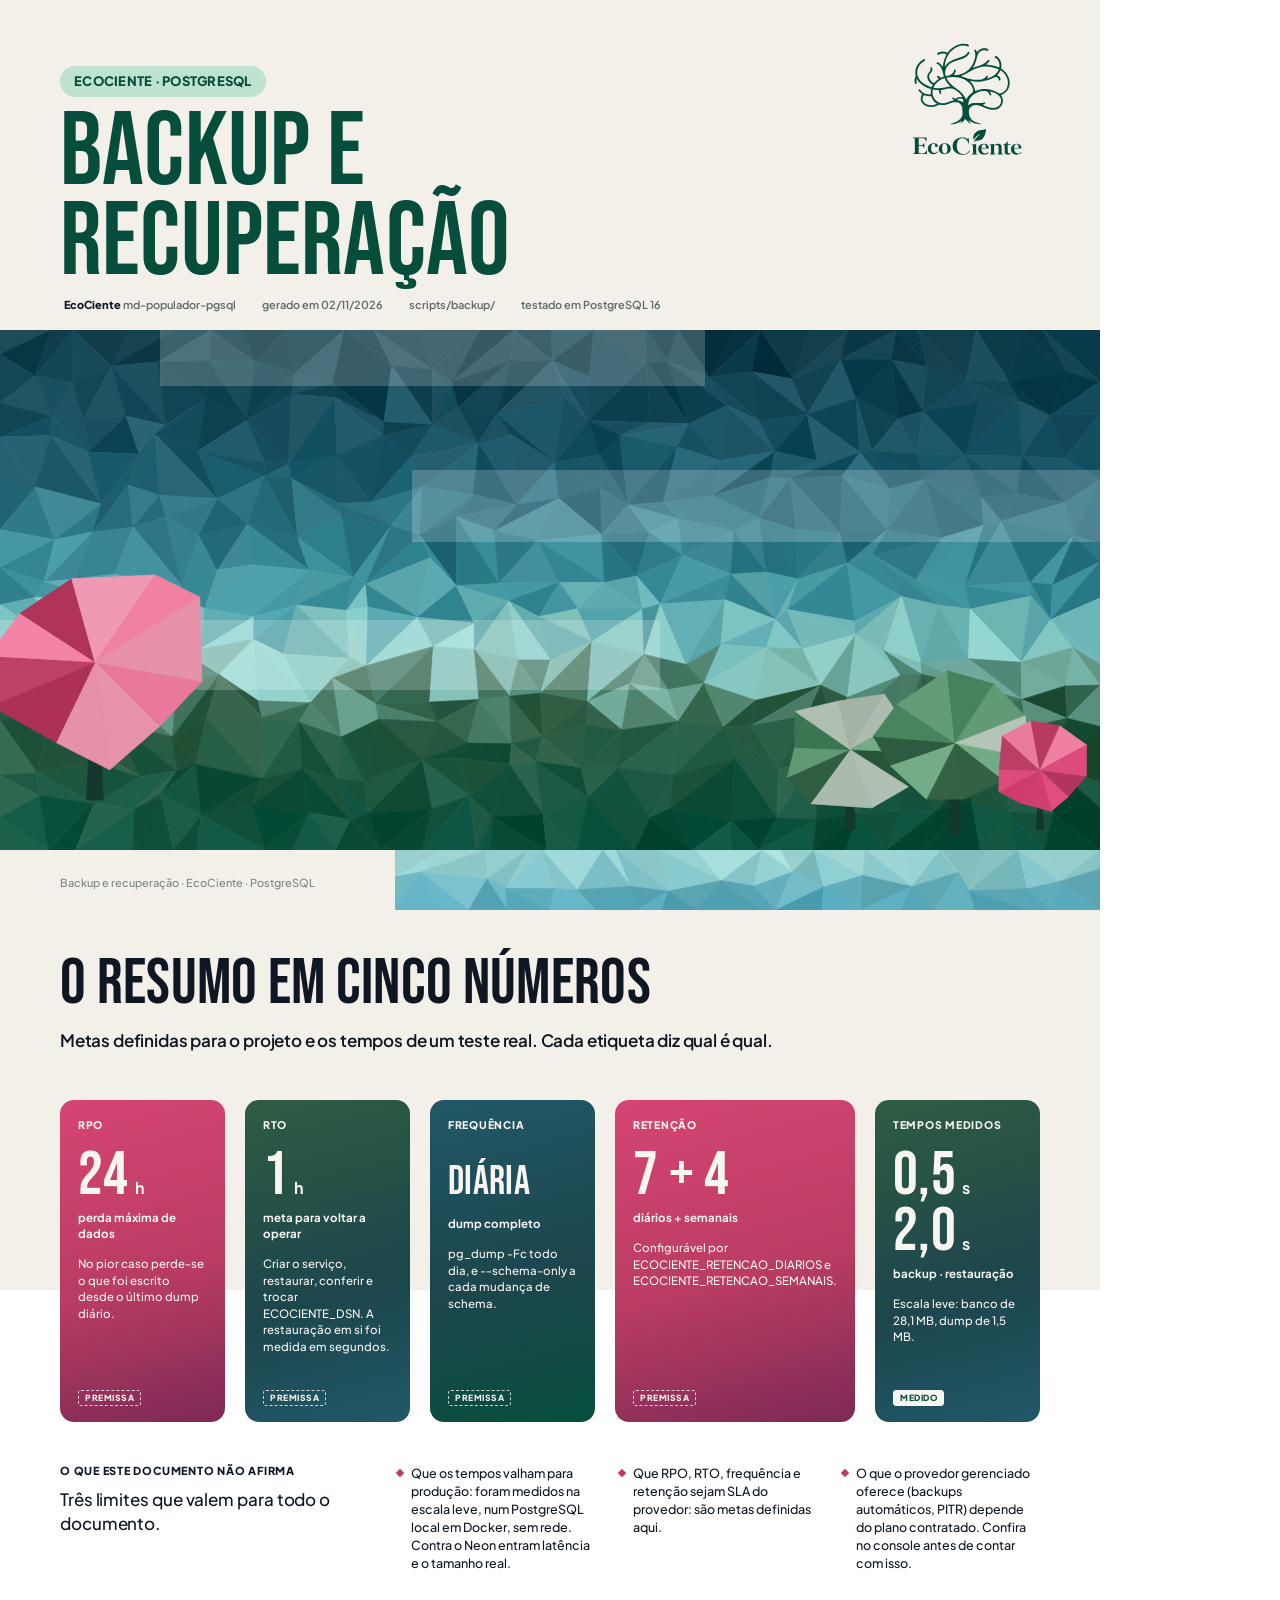
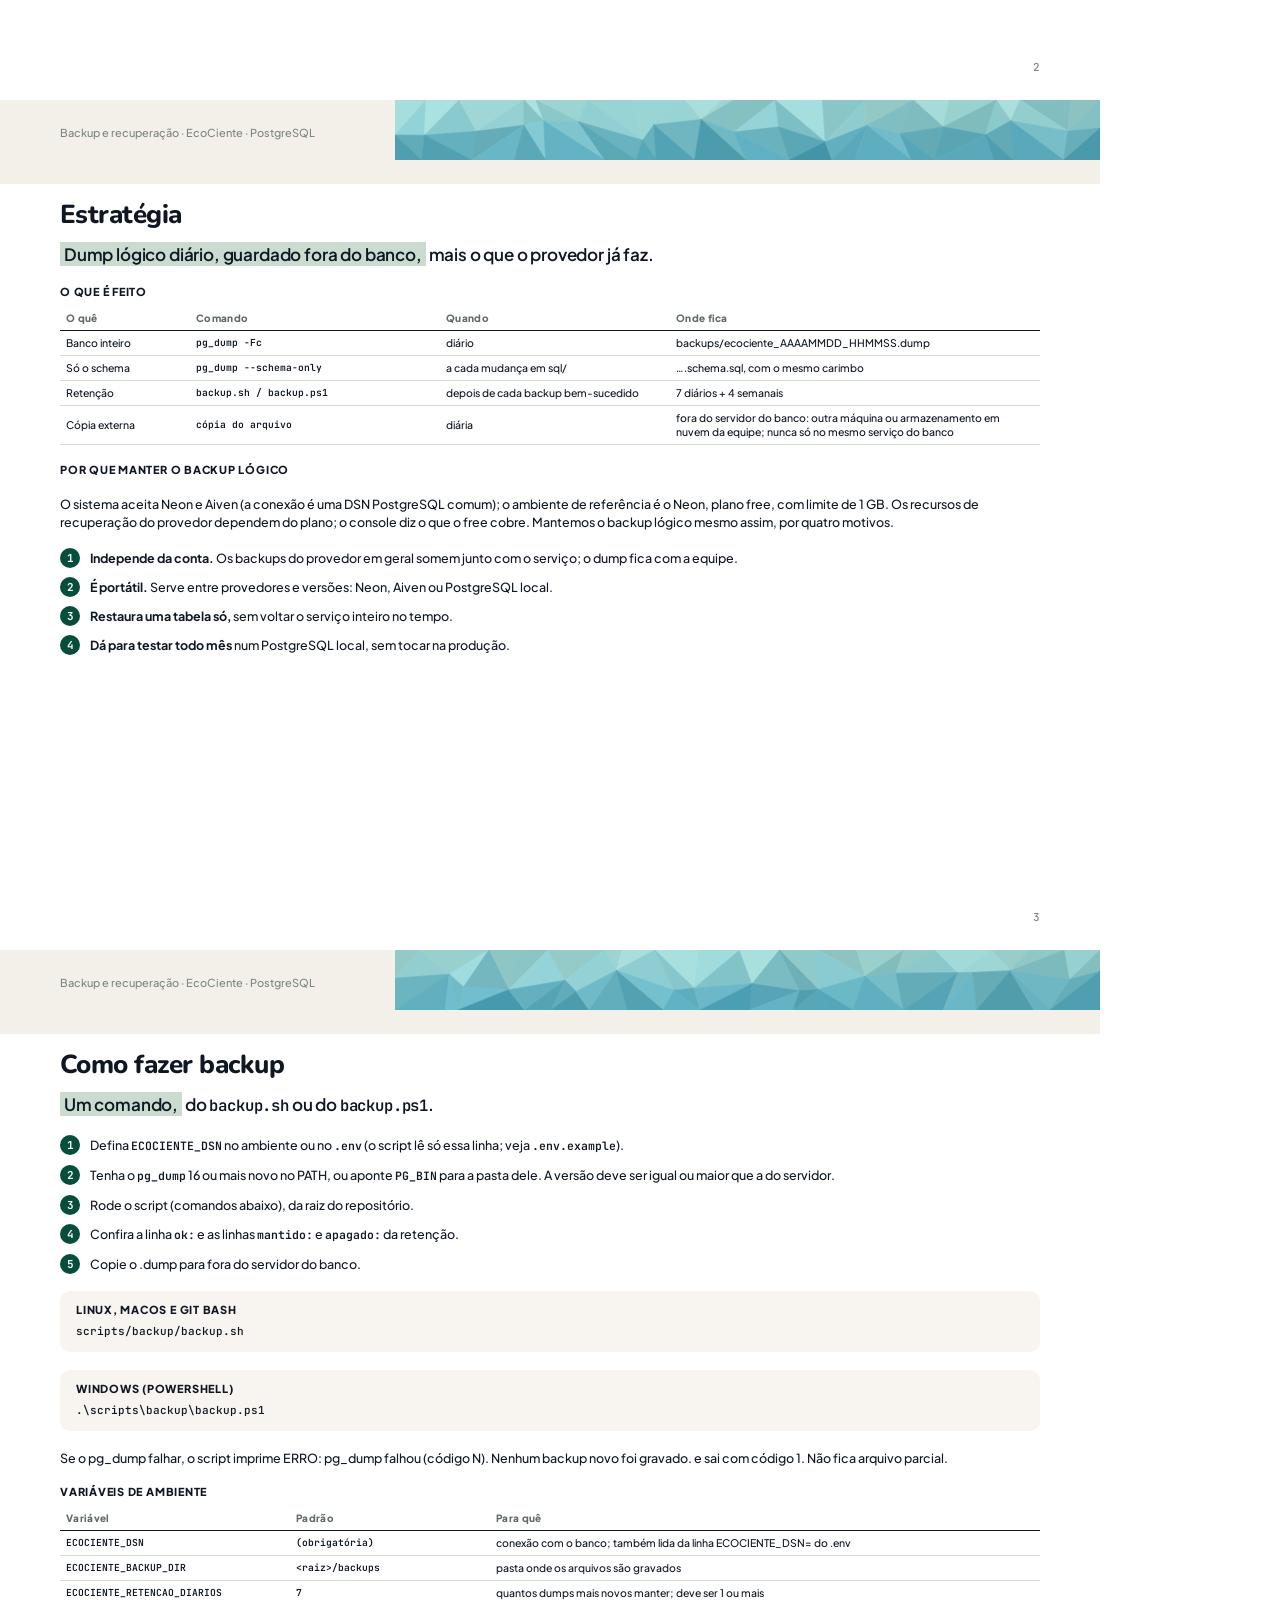
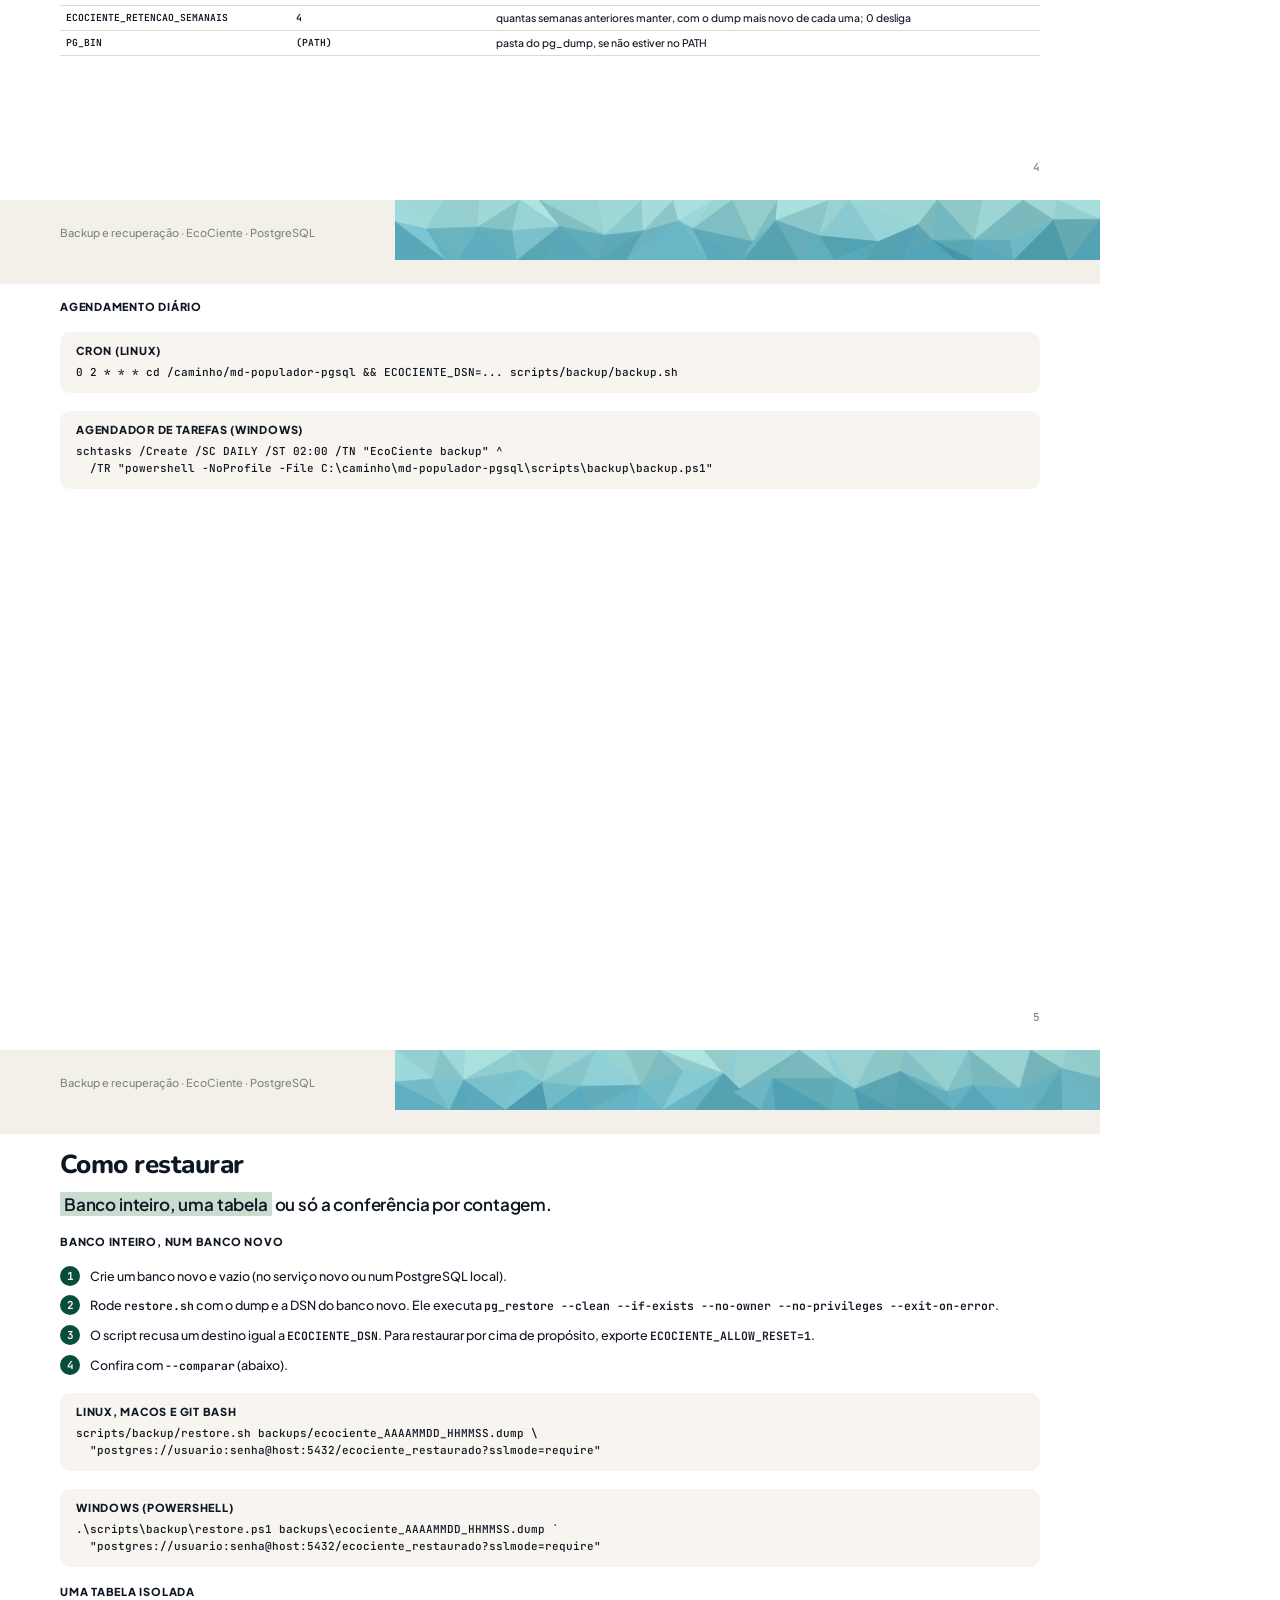
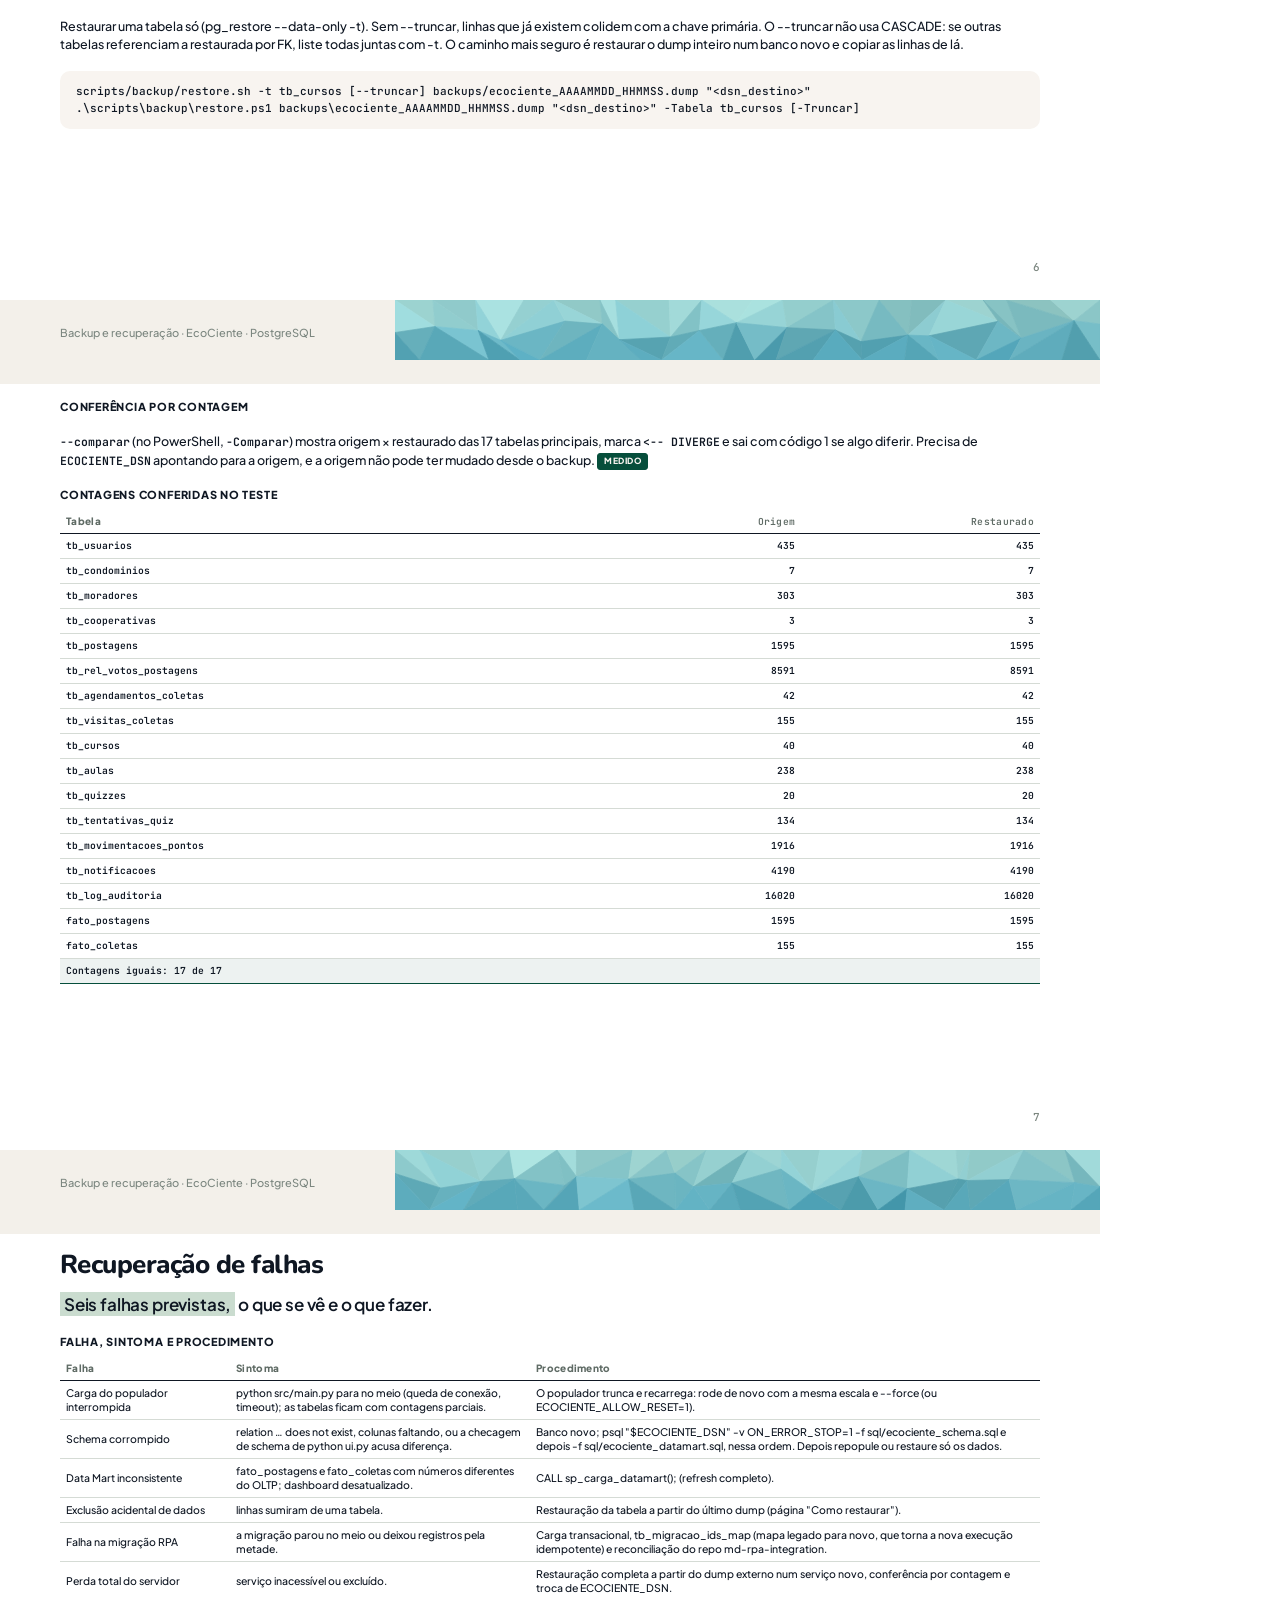
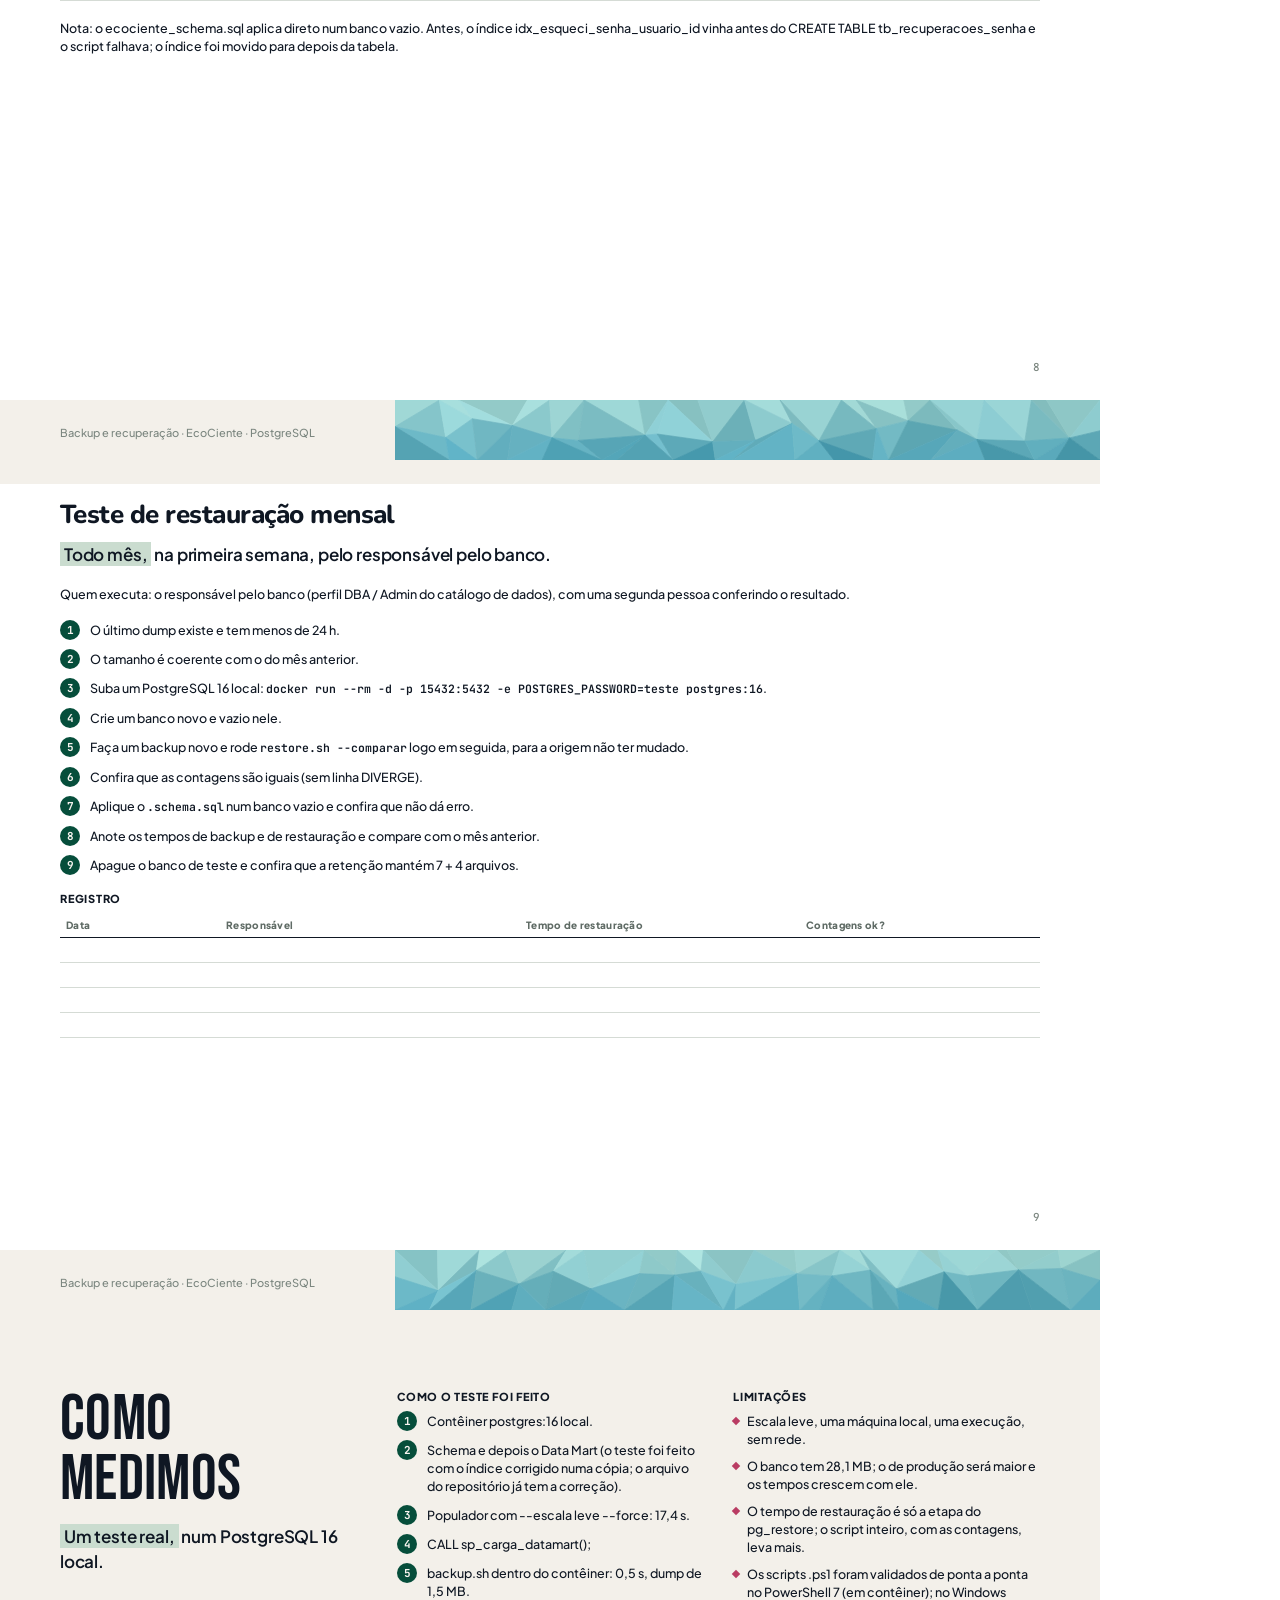
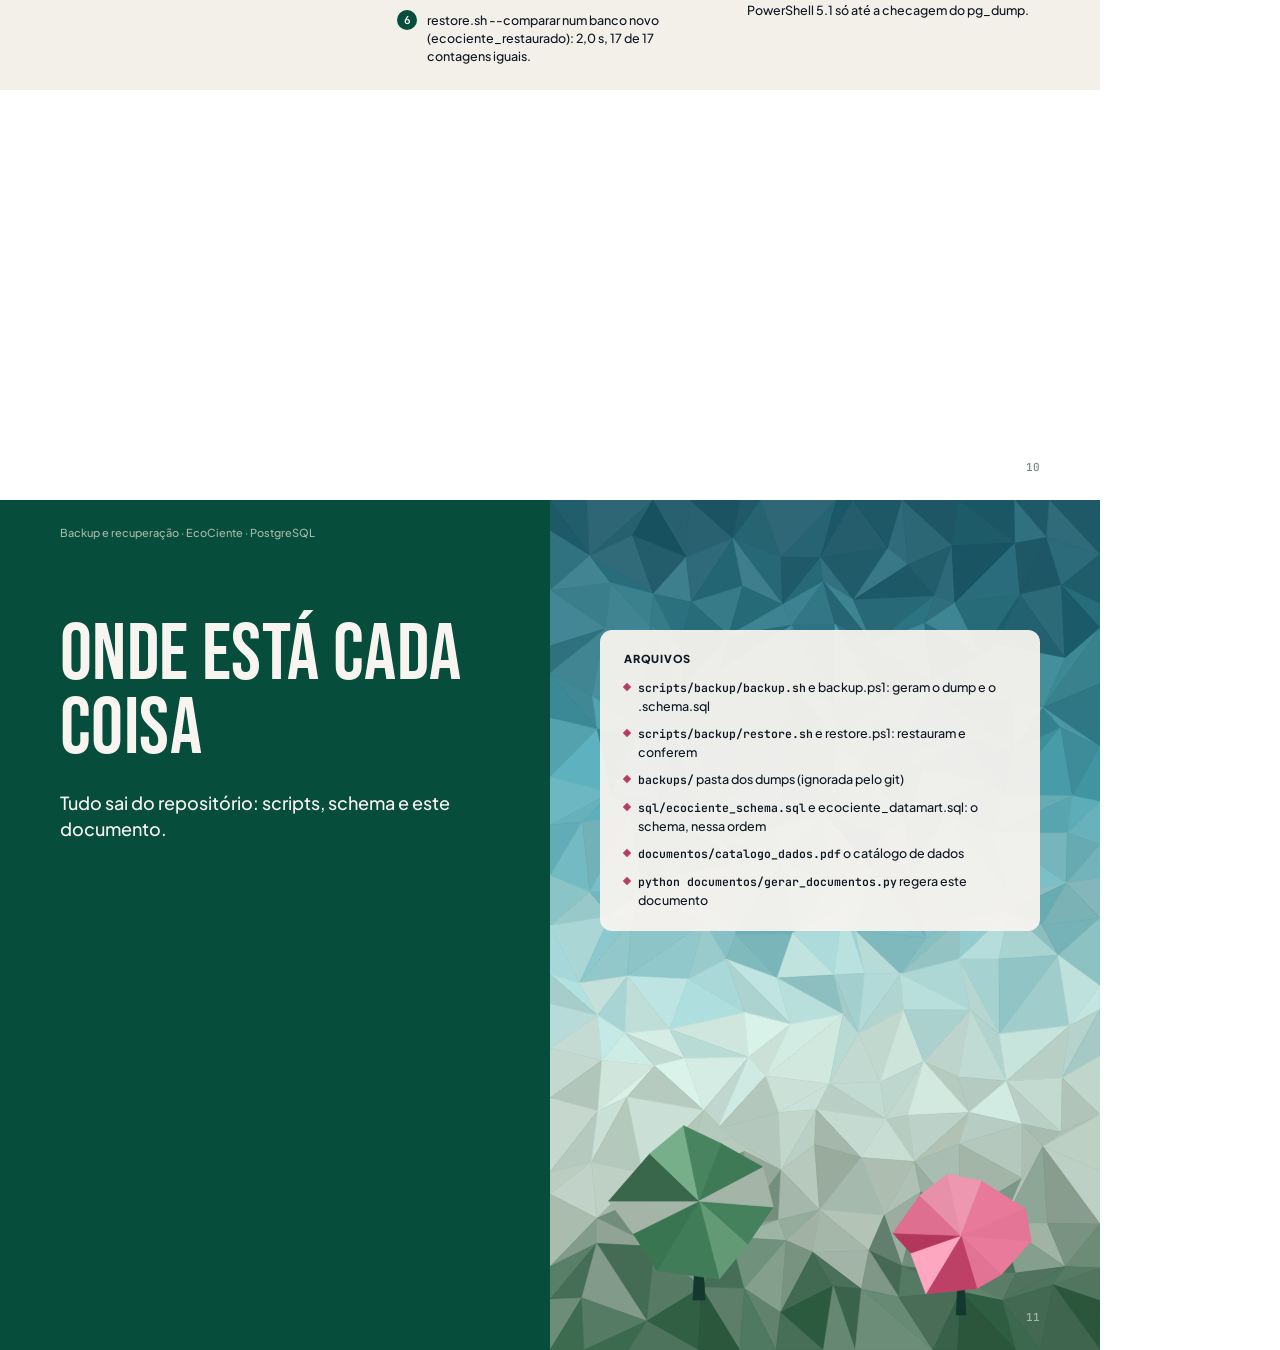
==== commit a4cc673c: "chore: backup guide" ====
--- a/documentos/backup_e_recuperacao.html
+++ b/documentos/backup_e_recuperacao.html
@@ -27,7 +27,7 @@
 <div class="nao">
   <div class="sig"><div class="rot">O que este documento não afirma</div><p>Três limites que valem para todo o documento.</p></div>
   <ul class="lista">
-    <li>Que os tempos valham para produção: foram medidos na escala leve, num PostgreSQL local em Docker, sem rede. Contra a Aiven entram latência e o tamanho real.</li>
+    <li>Que os tempos valham para produção: foram medidos na escala leve, num PostgreSQL local em Docker, sem rede. Contra o Neon entram latência e o tamanho real.</li>
     <li>Que RPO, RTO, frequência e retenção sejam SLA do provedor: são metas definidas aqui.</li>
     <li>O que o provedor gerenciado oferece (backups automáticos, PITR) depende do plano contratado. Confira no console antes de contar com isso.</li>
   </ul>
@@ -36,7 +36,7 @@
 </section>
 <section class="pg ">
 <div class="topo cheio" style="height:84px"></div><div class="a" style="left:395px;top:0px"><svg xmlns="http://www.w3.org/2000/svg" viewBox="0 0 705 60" width="705" height="60" aria-hidden="true"><polygon points="0.0,0.0 31.1,0.0 0.0,35.1" fill="rgb(165,222,220)" stroke="rgb(165,222,220)" stroke-width="0.7" stroke-linejoin="round"/><polygon points="31.1,0.0 29.5,35.2 0.0,35.1" fill="rgb(147,210,214)" stroke="rgb(147,210,214)" stroke-width="0.7" stroke-linejoin="round"/><polygon points="31.1,0.0 64.1,0.0 29.5,35.2" fill="rgb(169,226,224)" stroke="rgb(169,226,224)" stroke-width="0.7" stroke-linejoin="round"/><polygon points="64.1,0.0 81.5,31.3 29.5,35.2" fill="rgb(137,202,207)" stroke="rgb(137,202,207)" stroke-width="0.7" stroke-linejoin="round"/><polygon points="64.1,0.0 129.0,0.0 81.5,31.3" fill="rgb(158,215,214)" stroke="rgb(158,215,214)" stroke-width="0.7" stroke-linejoin="round"/><polygon points="129.0,0.0 128.9,25.2 81.5,31.3" fill="rgb(149,209,211)" stroke="rgb(149,209,211)" stroke-width="0.7" stroke-linejoin="round"/><polygon points="129.0,0.0 141.0,0.0 148.8,21.0" fill="rgb(171,225,222)" stroke="rgb(171,225,222)" stroke-width="0.7" stroke-linejoin="round"/><polygon points="129.0,0.0 148.8,21.0 128.9,25.2" fill="rgb(134,195,197)" stroke="rgb(134,195,197)" stroke-width="0.7" stroke-linejoin="round"/><polygon points="141.0,0.0 192.5,0.0 183.5,21.8" fill="rgb(156,212,210)" stroke="rgb(156,212,210)" stroke-width="0.7" stroke-linejoin="round"/><polygon points="141.0,0.0 183.5,21.8 148.8,21.0" fill="rgb(139,200,202)" stroke="rgb(139,200,202)" stroke-width="0.7" stroke-linejoin="round"/><polygon points="192.5,0.0 238.6,0.0 247.8,40.3" fill="rgb(153,212,213)" stroke="rgb(153,212,213)" stroke-width="0.7" stroke-linejoin="round"/><polygon points="192.5,0.0 247.8,40.3 183.5,21.8" fill="rgb(145,207,210)" stroke="rgb(145,207,210)" stroke-width="0.7" stroke-linejoin="round"/><polygon points="238.6,0.0 289.7,0.0 247.8,40.3" fill="rgb(154,213,214)" stroke="rgb(154,213,214)" stroke-width="0.7" stroke-linejoin="round"/><polygon points="289.7,0.0 258.9,24.8 247.8,40.3" fill="rgb(143,206,211)" stroke="rgb(143,206,211)" stroke-width="0.7" stroke-linejoin="round"/><polygon points="289.7,0.0 326.9,0.0 306.1,19.4" fill="rgb(169,222,218)" stroke="rgb(169,222,218)" stroke-width="0.7" stroke-linejoin="round"/><polygon points="289.7,0.0 306.1,19.4 258.9,24.8" fill="rgb(153,212,212)" stroke="rgb(153,212,212)" stroke-width="0.7" stroke-linejoin="round"/><polygon points="326.9,0.0 338.6,0.0 306.1,19.4" fill="rgb(160,213,209)" stroke="rgb(160,213,209)" stroke-width="0.7" stroke-linejoin="round"/><polygon points="338.6,0.0 339.2,32.1 306.1,19.4" fill="rgb(132,193,196)" stroke="rgb(132,193,196)" stroke-width="0.7" stroke-linejoin="round"/><polygon points="338.6,0.0 380.3,0.0 339.2,32.1" fill="rgb(134,193,193)" stroke="rgb(134,193,193)" stroke-width="0.7" stroke-linejoin="round"/><polygon points="380.3,0.0 383.6,26.9 339.2,32.1" fill="rgb(148,212,216)" stroke="rgb(148,212,216)" stroke-width="0.7" stroke-linejoin="round"/><polygon points="380.3,0.0 427.5,0.0 430.3,41.9" fill="rgb(165,222,222)" stroke="rgb(165,222,222)" stroke-width="0.7" stroke-linejoin="round"/><polygon points="380.3,0.0 430.3,41.9 383.6,26.9" fill="rgb(125,191,196)" stroke="rgb(125,191,196)" stroke-width="0.7" stroke-linejoin="round"/><polygon points="427.5,0.0 469.9,0.0 430.3,41.9" fill="rgb(139,198,199)" stroke="rgb(139,198,199)" stroke-width="0.7" stroke-linejoin="round"/><polygon points="469.9,0.0 471.8,25.5 430.3,41.9" fill="rgb(142,204,207)" stroke="rgb(142,204,207)" stroke-width="0.7" stroke-linejoin="round"/><polygon points="469.9,0.0 518.3,0.0 471.8,25.5" fill="rgb(146,201,197)" stroke="rgb(146,201,197)" stroke-width="0.7" stroke-linejoin="round"/><polygon points="518.3,0.0 505.0,33.8 471.8,25.5" fill="rgb(127,191,195)" stroke="rgb(127,191,195)" stroke-width="0.7" stroke-linejoin="round"/><polygon points="518.3,0.0 554.2,0.0 548.3,26.9" fill="rgb(165,220,217)" stroke="rgb(165,220,217)" stroke-width="0.7" stroke-linejoin="round"/><polygon points="518.3,0.0 548.3,26.9 505.0,33.8" fill="rgb(127,188,191)" stroke="rgb(127,188,191)" stroke-width="0.7" stroke-linejoin="round"/><polygon points="554.2,0.0 601.3,0.0 548.3,26.9" fill="rgb(153,209,206)" stroke="rgb(153,209,206)" stroke-width="0.7" stroke-linejoin="round"/><polygon points="601.3,0.0 590.6,34.8 548.3,26.9" fill="rgb(127,188,190)" stroke="rgb(127,188,190)" stroke-width="0.7" stroke-linejoin="round"/><polygon points="601.3,0.0 624.9,0.0 615.8,20.8" fill="rgb(170,223,219)" stroke="rgb(170,223,219)" stroke-width="0.7" stroke-linejoin="round"/><polygon points="601.3,0.0 615.8,20.8 590.6,34.8" fill="rgb(139,201,203)" stroke="rgb(139,201,203)" stroke-width="0.7" stroke-linejoin="round"/><polygon points="624.9,0.0 676.0,0.0 673.1,31.2" fill="rgb(131,190,190)" stroke="rgb(131,190,190)" stroke-width="0.7" stroke-linejoin="round"/><polygon points="624.9,0.0 673.1,31.2 615.8,20.8" fill="rgb(147,206,206)" stroke="rgb(147,206,206)" stroke-width="0.7" stroke-linejoin="round"/><polygon points="676.0,0.0 705.0,0.0 673.1,31.2" fill="rgb(140,195,193)" stroke="rgb(140,195,193)" stroke-width="0.7" stroke-linejoin="round"/><polygon points="705.0,0.0 705.0,28.1 673.1,31.2" fill="rgb(131,193,196)" stroke="rgb(131,193,196)" stroke-width="0.7" stroke-linejoin="round"/><polygon points="0.0,35.1 29.5,35.2 26.7,60.0" fill="rgb(98,172,186)" stroke="rgb(98,172,186)" stroke-width="0.7" stroke-linejoin="round"/><polygon points="0.0,35.1 26.7,60.0 0.0,60.0" fill="rgb(79,159,177)" stroke="rgb(79,159,177)" stroke-width="0.7" stroke-linejoin="round"/><polygon points="29.5,35.2 81.5,31.3 76.9,60.0" fill="rgb(100,176,191)" stroke="rgb(100,176,191)" stroke-width="0.7" stroke-linejoin="round"/><polygon points="29.5,35.2 76.9,60.0 26.7,60.0" fill="rgb(82,161,179)" stroke="rgb(82,161,179)" stroke-width="0.7" stroke-linejoin="round"/><polygon points="81.5,31.3 128.9,25.2 76.9,60.0" fill="rgb(99,172,184)" stroke="rgb(99,172,184)" stroke-width="0.7" stroke-linejoin="round"/><polygon points="128.9,25.2 119.4,60.0 76.9,60.0" fill="rgb(105,182,198)" stroke="rgb(105,182,198)" stroke-width="0.7" stroke-linejoin="round"/><polygon points="128.9,25.2 148.8,21.0 150.6,60.0" fill="rgb(131,202,212)" stroke="rgb(131,202,212)" stroke-width="0.7" stroke-linejoin="round"/><polygon points="128.9,25.2 150.6,60.0 119.4,60.0" fill="rgb(91,168,184)" stroke="rgb(91,168,184)" stroke-width="0.7" stroke-linejoin="round"/><polygon points="148.8,21.0 183.5,21.8 209.9,60.0" fill="rgb(127,197,207)" stroke="rgb(127,197,207)" stroke-width="0.7" stroke-linejoin="round"/><polygon points="148.8,21.0 209.9,60.0 150.6,60.0" fill="rgb(100,179,196)" stroke="rgb(100,179,196)" stroke-width="0.7" stroke-linejoin="round"/><polygon points="183.5,21.8 247.8,40.3 241.2,60.0" fill="rgb(105,178,190)" stroke="rgb(105,178,190)" stroke-width="0.7" stroke-linejoin="round"/><polygon points="183.5,21.8 241.2,60.0 209.9,60.0" fill="rgb(91,168,183)" stroke="rgb(91,168,183)" stroke-width="0.7" stroke-linejoin="round"/><polygon points="247.8,40.3 258.9,24.8 261.2,60.0" fill="rgb(104,178,190)" stroke="rgb(104,178,190)" stroke-width="0.7" stroke-linejoin="round"/><polygon points="247.8,40.3 261.2,60.0 241.2,60.0" fill="rgb(85,167,186)" stroke="rgb(85,167,186)" stroke-width="0.7" stroke-linejoin="round"/><polygon points="258.9,24.8 306.1,19.4 299.6,60.0" fill="rgb(112,182,192)" stroke="rgb(112,182,192)" stroke-width="0.7" stroke-linejoin="round"/><polygon points="258.9,24.8 299.6,60.0 261.2,60.0" fill="rgb(83,163,182)" stroke="rgb(83,163,182)" stroke-width="0.7" stroke-linejoin="round"/><polygon points="306.1,19.4 339.2,32.1 350.8,60.0" fill="rgb(112,184,196)" stroke="rgb(112,184,196)" stroke-width="0.7" stroke-linejoin="round"/><polygon points="306.1,19.4 350.8,60.0 299.6,60.0" fill="rgb(76,156,173)" stroke="rgb(76,156,173)" stroke-width="0.7" stroke-linejoin="round"/><polygon points="339.2,32.1 383.6,26.9 394.7,60.0" fill="rgb(106,178,189)" stroke="rgb(106,178,189)" stroke-width="0.7" stroke-linejoin="round"/><polygon points="339.2,32.1 394.7,60.0 350.8,60.0" fill="rgb(97,177,196)" stroke="rgb(97,177,196)" stroke-width="0.7" stroke-linejoin="round"/><polygon points="383.6,26.9 430.3,41.9 394.7,60.0" fill="rgb(90,167,182)" stroke="rgb(90,167,182)" stroke-width="0.7" stroke-linejoin="round"/><polygon points="430.3,41.9 437.1,60.0 394.7,60.0" fill="rgb(66,148,168)" stroke="rgb(66,148,168)" stroke-width="0.7" stroke-linejoin="round"/><polygon points="430.3,41.9 471.8,25.5 437.1,60.0" fill="rgb(98,175,191)" stroke="rgb(98,175,191)" stroke-width="0.7" stroke-linejoin="round"/><polygon points="471.8,25.5 460.1,60.0 437.1,60.0" fill="rgb(89,169,186)" stroke="rgb(89,169,186)" stroke-width="0.7" stroke-linejoin="round"/><polygon points="471.8,25.5 505.0,33.8 516.4,60.0" fill="rgb(114,188,201)" stroke="rgb(114,188,201)" stroke-width="0.7" stroke-linejoin="round"/><polygon points="471.8,25.5 516.4,60.0 460.1,60.0" fill="rgb(94,174,192)" stroke="rgb(94,174,192)" stroke-width="0.7" stroke-linejoin="round"/><polygon points="505.0,33.8 548.3,26.9 539.5,60.0" fill="rgb(98,171,182)" stroke="rgb(98,171,182)" stroke-width="0.7" stroke-linejoin="round"/><polygon points="505.0,33.8 539.5,60.0 516.4,60.0" fill="rgb(86,166,185)" stroke="rgb(86,166,185)" stroke-width="0.7" stroke-linejoin="round"/><polygon points="548.3,26.9 590.6,34.8 539.5,60.0" fill="rgb(90,165,180)" stroke="rgb(90,165,180)" stroke-width="0.7" stroke-linejoin="round"/><polygon points="590.6,34.8 599.0,60.0 539.5,60.0" fill="rgb(89,169,187)" stroke="rgb(89,169,187)" stroke-width="0.7" stroke-linejoin="round"/><polygon points="590.6,34.8 615.8,20.8 618.0,60.0" fill="rgb(98,170,181)" stroke="rgb(98,170,181)" stroke-width="0.7" stroke-linejoin="round"/><polygon points="590.6,34.8 618.0,60.0 599.0,60.0" fill="rgb(79,158,175)" stroke="rgb(79,158,175)" stroke-width="0.7" stroke-linejoin="round"/><polygon points="615.8,20.8 673.1,31.2 668.7,60.0" fill="rgb(119,190,200)" stroke="rgb(119,190,200)" stroke-width="0.7" stroke-linejoin="round"/><polygon points="615.8,20.8 668.7,60.0 618.0,60.0" fill="rgb(90,169,186)" stroke="rgb(90,169,186)" stroke-width="0.7" stroke-linejoin="round"/><polygon points="673.1,31.2 705.0,28.1 668.7,60.0" fill="rgb(102,174,186)" stroke="rgb(102,174,186)" stroke-width="0.7" stroke-linejoin="round"/><polygon points="705.0,28.1 705.0,60.0 668.7,60.0" fill="rgb(74,154,171)" stroke="rgb(74,154,171)" stroke-width="0.7" stroke-linejoin="round"/></svg></div>
-<div class="a" style="left:60px;top:100px;width:980px"><h2>Estratégia</h2><p class="sub" style="width:980px"><span class="m">Dump lógico diário, guardado fora do banco,</span> mais o que o provedor já faz.</p><div style="margin-top:18px"><div class="bloco"><div class="rot-sec ficha-rot">O que é feito</div><table class="compacta fixa"><colgroup><col style="width:130px"><col style="width:250px"><col style="width:230px"><col style="width:370px"></colgroup><thead><tr><th>O quê</th><th>Comando</th><th>Quando</th><th>Onde fica</th></tr></thead><tbody><tr><td>Banco inteiro</td><td class="mono">pg_dump -Fc</td><td>diário</td><td>backups/ecociente_AAAAMMDD_HHMMSS.dump</td></tr><tr><td>Só o schema</td><td class="mono">pg_dump --schema-only</td><td>a cada mudança em sql/</td><td>….schema.sql, com o mesmo carimbo</td></tr><tr><td>Retenção</td><td class="mono">backup.sh / backup.ps1</td><td>depois de cada backup bem-sucedido</td><td>7 diários + 4 semanais</td></tr><tr><td>Cópia externa</td><td class="mono">cópia do arquivo</td><td>diária</td><td>fora do servidor do banco: outra máquina ou armazenamento em nuvem da equipe; nunca só no mesmo serviço do banco</td></tr></tbody></table></div></div><div style="margin-top:18px"><div style="margin-top:0px"><div class="rot-sec ficha-rot">Por que manter o backup lógico</div></div><div style="margin-top:18px"><p class="corpo" style="width:980px">Aiven e Neon fazem backups automáticos e oferecem restauração a um ponto no tempo (PITR), conforme o plano. Mantemos o backup lógico mesmo assim, por quatro motivos.</p></div><div style="margin-top:18px"><ol class="passos"><li><b>Independe da conta.</b> Os backups do provedor em geral somem junto com o serviço; o dump fica com a equipe.</li><li><b>É portátil.</b> Serve entre provedores e versões: Aiven, Neon ou PostgreSQL local.</li><li><b>Restaura uma tabela só,</b> sem voltar o serviço inteiro no tempo.</li><li><b>Dá para testar todo mês</b> num PostgreSQL local, sem tocar na produção.</li></ol></div></div></div>
+<div class="a" style="left:60px;top:100px;width:980px"><h2>Estratégia</h2><p class="sub" style="width:980px"><span class="m">Dump lógico diário, guardado fora do banco,</span> mais o que o provedor já faz.</p><div style="margin-top:18px"><div class="bloco"><div class="rot-sec ficha-rot">O que é feito</div><table class="compacta fixa"><colgroup><col style="width:130px"><col style="width:250px"><col style="width:230px"><col style="width:370px"></colgroup><thead><tr><th>O quê</th><th>Comando</th><th>Quando</th><th>Onde fica</th></tr></thead><tbody><tr><td>Banco inteiro</td><td class="mono">pg_dump -Fc</td><td>diário</td><td>backups/ecociente_AAAAMMDD_HHMMSS.dump</td></tr><tr><td>Só o schema</td><td class="mono">pg_dump --schema-only</td><td>a cada mudança em sql/</td><td>….schema.sql, com o mesmo carimbo</td></tr><tr><td>Retenção</td><td class="mono">backup.sh / backup.ps1</td><td>depois de cada backup bem-sucedido</td><td>7 diários + 4 semanais</td></tr><tr><td>Cópia externa</td><td class="mono">cópia do arquivo</td><td>diária</td><td>fora do servidor do banco: outra máquina ou armazenamento em nuvem da equipe; nunca só no mesmo serviço do banco</td></tr></tbody></table></div></div><div style="margin-top:18px"><div style="margin-top:0px"><div class="rot-sec ficha-rot">Por que manter o backup lógico</div></div><div style="margin-top:18px"><p class="corpo" style="width:980px">O sistema aceita Neon e Aiven (a conexão é uma DSN PostgreSQL comum); o ambiente de referência é o Neon, plano free, com limite de 1 GB. Os recursos de recuperação do provedor dependem do plano; o console diz o que o free cobre. Mantemos o backup lógico mesmo assim, por quatro motivos.</p></div><div style="margin-top:18px"><ol class="passos"><li><b>Independe da conta.</b> Os backups do provedor em geral somem junto com o serviço; o dump fica com a equipe.</li><li><b>É portátil.</b> Serve entre provedores e versões: Neon, Aiven ou PostgreSQL local.</li><li><b>Restaura uma tabela só,</b> sem voltar o serviço inteiro no tempo.</li><li><b>Dá para testar todo mês</b> num PostgreSQL local, sem tocar na produção.</li></ol></div></div></div>
 <div class="run">Backup e recuperação · EcoCiente · PostgreSQL</div><div class="num">3</div>
 </section>
 <section class="pg ">
@@ -65,7 +65,7 @@
 </section>
 <section class="pg ">
 <div class="topo cheio" style="height:84px"></div><div class="a" style="left:395px;top:0px"><svg xmlns="http://www.w3.org/2000/svg" viewBox="0 0 705 60" width="705" height="60" aria-hidden="true"><polygon points="0.0,0.0 24.9,0.0 45.7,38.0" fill="rgb(158,217,217)" stroke="rgb(158,217,217)" stroke-width="0.7" stroke-linejoin="round"/><polygon points="0.0,0.0 45.7,38.0 0.0,23.5" fill="rgb(141,202,204)" stroke="rgb(141,202,204)" stroke-width="0.7" stroke-linejoin="round"/><polygon points="24.9,0.0 75.2,0.0 85.8,31.6" fill="rgb(151,207,205)" stroke="rgb(151,207,205)" stroke-width="0.7" stroke-linejoin="round"/><polygon points="24.9,0.0 85.8,31.6 45.7,38.0" fill="rgb(145,210,214)" stroke="rgb(145,210,214)" stroke-width="0.7" stroke-linejoin="round"/><polygon points="75.2,0.0 114.7,0.0 85.8,31.6" fill="rgb(154,212,212)" stroke="rgb(154,212,212)" stroke-width="0.7" stroke-linejoin="round"/><polygon points="114.7,0.0 119.5,28.8 85.8,31.6" fill="rgb(135,198,201)" stroke="rgb(135,198,201)" stroke-width="0.7" stroke-linejoin="round"/><polygon points="114.7,0.0 161.9,0.0 119.5,28.8" fill="rgb(174,229,226)" stroke="rgb(174,229,226)" stroke-width="0.7" stroke-linejoin="round"/><polygon points="161.9,0.0 169.6,35.4 119.5,28.8" fill="rgb(131,194,198)" stroke="rgb(131,194,198)" stroke-width="0.7" stroke-linejoin="round"/><polygon points="161.9,0.0 181.4,0.0 181.5,26.6" fill="rgb(163,220,219)" stroke="rgb(163,220,219)" stroke-width="0.7" stroke-linejoin="round"/><polygon points="161.9,0.0 181.5,26.6 169.6,35.4" fill="rgb(128,192,196)" stroke="rgb(128,192,196)" stroke-width="0.7" stroke-linejoin="round"/><polygon points="181.4,0.0 237.8,0.0 181.5,26.6" fill="rgb(143,200,200)" stroke="rgb(143,200,200)" stroke-width="0.7" stroke-linejoin="round"/><polygon points="237.8,0.0 233.6,29.2 181.5,26.6" fill="rgb(133,196,200)" stroke="rgb(133,196,200)" stroke-width="0.7" stroke-linejoin="round"/><polygon points="237.8,0.0 271.5,0.0 233.6,29.2" fill="rgb(158,212,209)" stroke="rgb(158,212,209)" stroke-width="0.7" stroke-linejoin="round"/><polygon points="271.5,0.0 280.0,23.1 233.6,29.2" fill="rgb(136,197,200)" stroke="rgb(136,197,200)" stroke-width="0.7" stroke-linejoin="round"/><polygon points="271.5,0.0 311.7,0.0 280.0,23.1" fill="rgb(151,206,202)" stroke="rgb(151,206,202)" stroke-width="0.7" stroke-linejoin="round"/><polygon points="311.7,0.0 298.4,36.8 280.0,23.1" fill="rgb(134,196,199)" stroke="rgb(134,196,199)" stroke-width="0.7" stroke-linejoin="round"/><polygon points="311.7,0.0 353.7,0.0 298.4,36.8" fill="rgb(150,208,208)" stroke="rgb(150,208,208)" stroke-width="0.7" stroke-linejoin="round"/><polygon points="353.7,0.0 337.0,33.1 298.4,36.8" fill="rgb(112,179,185)" stroke="rgb(112,179,185)" stroke-width="0.7" stroke-linejoin="round"/><polygon points="353.7,0.0 386.7,0.0 385.8,19.1" fill="rgb(157,213,212)" stroke="rgb(157,213,212)" stroke-width="0.7" stroke-linejoin="round"/><polygon points="353.7,0.0 385.8,19.1 337.0,33.1" fill="rgb(147,208,210)" stroke="rgb(147,208,210)" stroke-width="0.7" stroke-linejoin="round"/><polygon points="386.7,0.0 424.9,0.0 417.5,41.4" fill="rgb(150,207,206)" stroke="rgb(150,207,206)" stroke-width="0.7" stroke-linejoin="round"/><polygon points="386.7,0.0 417.5,41.4 385.8,19.1" fill="rgb(148,211,215)" stroke="rgb(148,211,215)" stroke-width="0.7" stroke-linejoin="round"/><polygon points="424.9,0.0 467.6,0.0 417.5,41.4" fill="rgb(158,216,216)" stroke="rgb(158,216,216)" stroke-width="0.7" stroke-linejoin="round"/><polygon points="467.6,0.0 463.6,26.6 417.5,41.4" fill="rgb(149,211,215)" stroke="rgb(149,211,215)" stroke-width="0.7" stroke-linejoin="round"/><polygon points="467.6,0.0 514.8,0.0 463.6,26.6" fill="rgb(146,203,202)" stroke="rgb(146,203,202)" stroke-width="0.7" stroke-linejoin="round"/><polygon points="514.8,0.0 512.2,38.7 463.6,26.6" fill="rgb(125,190,195)" stroke="rgb(125,190,195)" stroke-width="0.7" stroke-linejoin="round"/><polygon points="514.8,0.0 561.1,0.0 563.3,29.0" fill="rgb(159,215,213)" stroke="rgb(159,215,213)" stroke-width="0.7" stroke-linejoin="round"/><polygon points="514.8,0.0 563.3,29.0 512.2,38.7" fill="rgb(145,208,212)" stroke="rgb(145,208,212)" stroke-width="0.7" stroke-linejoin="round"/><polygon points="561.1,0.0 575.2,0.0 563.3,29.0" fill="rgb(150,207,206)" stroke="rgb(150,207,206)" stroke-width="0.7" stroke-linejoin="round"/><polygon points="575.2,0.0 572.1,30.5 563.3,29.0" fill="rgb(146,207,209)" stroke="rgb(146,207,209)" stroke-width="0.7" stroke-linejoin="round"/><polygon points="575.2,0.0 628.6,0.0 572.1,30.5" fill="rgb(145,202,200)" stroke="rgb(145,202,200)" stroke-width="0.7" stroke-linejoin="round"/><polygon points="628.6,0.0 614.0,29.6 572.1,30.5" fill="rgb(146,207,210)" stroke="rgb(146,207,210)" stroke-width="0.7" stroke-linejoin="round"/><polygon points="628.6,0.0 670.0,0.0 680.0,32.7" fill="rgb(140,198,198)" stroke="rgb(140,198,198)" stroke-width="0.7" stroke-linejoin="round"/><polygon points="628.6,0.0 680.0,32.7 614.0,29.6" fill="rgb(131,194,199)" stroke="rgb(131,194,199)" stroke-width="0.7" stroke-linejoin="round"/><polygon points="670.0,0.0 705.0,0.0 705.0,36.8" fill="rgb(161,218,218)" stroke="rgb(161,218,218)" stroke-width="0.7" stroke-linejoin="round"/><polygon points="670.0,0.0 705.0,36.8 680.0,32.7" fill="rgb(118,183,189)" stroke="rgb(118,183,189)" stroke-width="0.7" stroke-linejoin="round"/><polygon points="0.0,23.5 45.7,38.0 34.7,60.0" fill="rgb(94,169,182)" stroke="rgb(94,169,182)" stroke-width="0.7" stroke-linejoin="round"/><polygon points="0.0,23.5 34.7,60.0 0.0,60.0" fill="rgb(93,172,189)" stroke="rgb(93,172,189)" stroke-width="0.7" stroke-linejoin="round"/><polygon points="45.7,38.0 85.8,31.6 34.7,60.0" fill="rgb(103,177,190)" stroke="rgb(103,177,190)" stroke-width="0.7" stroke-linejoin="round"/><polygon points="85.8,31.6 68.4,60.0 34.7,60.0" fill="rgb(99,180,199)" stroke="rgb(99,180,199)" stroke-width="0.7" stroke-linejoin="round"/><polygon points="85.8,31.6 119.5,28.8 68.4,60.0" fill="rgb(96,171,185)" stroke="rgb(96,171,185)" stroke-width="0.7" stroke-linejoin="round"/><polygon points="119.5,28.8 122.5,60.0 68.4,60.0" fill="rgb(88,168,185)" stroke="rgb(88,168,185)" stroke-width="0.7" stroke-linejoin="round"/><polygon points="119.5,28.8 169.6,35.4 148.7,60.0" fill="rgb(107,182,195)" stroke="rgb(107,182,195)" stroke-width="0.7" stroke-linejoin="round"/><polygon points="119.5,28.8 148.7,60.0 122.5,60.0" fill="rgb(89,168,185)" stroke="rgb(89,168,185)" stroke-width="0.7" stroke-linejoin="round"/><polygon points="169.6,35.4 181.5,26.6 148.7,60.0" fill="rgb(103,175,187)" stroke="rgb(103,175,187)" stroke-width="0.7" stroke-linejoin="round"/><polygon points="181.5,26.6 184.3,60.0 148.7,60.0" fill="rgb(85,165,183)" stroke="rgb(85,165,183)" stroke-width="0.7" stroke-linejoin="round"/><polygon points="181.5,26.6 233.6,29.2 184.3,60.0" fill="rgb(126,197,208)" stroke="rgb(126,197,208)" stroke-width="0.7" stroke-linejoin="round"/><polygon points="233.6,29.2 239.2,60.0 184.3,60.0" fill="rgb(108,186,203)" stroke="rgb(108,186,203)" stroke-width="0.7" stroke-linejoin="round"/><polygon points="233.6,29.2 280.0,23.1 280.2,60.0" fill="rgb(110,182,193)" stroke="rgb(110,182,193)" stroke-width="0.7" stroke-linejoin="round"/><polygon points="233.6,29.2 280.2,60.0 239.2,60.0" fill="rgb(89,167,183)" stroke="rgb(89,167,183)" stroke-width="0.7" stroke-linejoin="round"/><polygon points="280.0,23.1 298.4,36.8 280.2,60.0" fill="rgb(107,181,193)" stroke="rgb(107,181,193)" stroke-width="0.7" stroke-linejoin="round"/><polygon points="298.4,36.8 314.8,60.0 280.2,60.0" fill="rgb(99,179,196)" stroke="rgb(99,179,196)" stroke-width="0.7" stroke-linejoin="round"/><polygon points="298.4,36.8 337.0,33.1 314.8,60.0" fill="rgb(102,180,196)" stroke="rgb(102,180,196)" stroke-width="0.7" stroke-linejoin="round"/><polygon points="337.0,33.1 345.4,60.0 314.8,60.0" fill="rgb(91,170,187)" stroke="rgb(91,170,187)" stroke-width="0.7" stroke-linejoin="round"/><polygon points="337.0,33.1 385.8,19.1 394.3,60.0" fill="rgb(112,183,193)" stroke="rgb(112,183,193)" stroke-width="0.7" stroke-linejoin="round"/><polygon points="337.0,33.1 394.3,60.0 345.4,60.0" fill="rgb(83,163,180)" stroke="rgb(83,163,180)" stroke-width="0.7" stroke-linejoin="round"/><polygon points="385.8,19.1 417.5,41.4 394.3,60.0" fill="rgb(107,182,195)" stroke="rgb(107,182,195)" stroke-width="0.7" stroke-linejoin="round"/><polygon points="417.5,41.4 446.0,60.0 394.3,60.0" fill="rgb(78,161,181)" stroke="rgb(78,161,181)" stroke-width="0.7" stroke-linejoin="round"/><polygon points="417.5,41.4 463.6,26.6 446.0,60.0" fill="rgb(87,162,177)" stroke="rgb(87,162,177)" stroke-width="0.7" stroke-linejoin="round"/><polygon points="463.6,26.6 483.2,60.0 446.0,60.0" fill="rgb(76,155,171)" stroke="rgb(76,155,171)" stroke-width="0.7" stroke-linejoin="round"/><polygon points="463.6,26.6 512.2,38.7 483.2,60.0" fill="rgb(108,182,196)" stroke="rgb(108,182,196)" stroke-width="0.7" stroke-linejoin="round"/><polygon points="512.2,38.7 510.1,60.0 483.2,60.0" fill="rgb(67,150,170)" stroke="rgb(67,150,170)" stroke-width="0.7" stroke-linejoin="round"/><polygon points="512.2,38.7 563.3,29.0 548.9,60.0" fill="rgb(86,160,174)" stroke="rgb(86,160,174)" stroke-width="0.7" stroke-linejoin="round"/><polygon points="512.2,38.7 548.9,60.0 510.1,60.0" fill="rgb(95,174,192)" stroke="rgb(95,174,192)" stroke-width="0.7" stroke-linejoin="round"/><polygon points="563.3,29.0 572.1,30.5 548.9,60.0" fill="rgb(83,159,173)" stroke="rgb(83,159,173)" stroke-width="0.7" stroke-linejoin="round"/><polygon points="572.1,30.5 575.3,60.0 548.9,60.0" fill="rgb(89,168,185)" stroke="rgb(89,168,185)" stroke-width="0.7" stroke-linejoin="round"/><polygon points="572.1,30.5 614.0,29.6 575.3,60.0" fill="rgb(94,168,181)" stroke="rgb(94,168,181)" stroke-width="0.7" stroke-linejoin="round"/><polygon points="614.0,29.6 621.6,60.0 575.3,60.0" fill="rgb(88,168,186)" stroke="rgb(88,168,186)" stroke-width="0.7" stroke-linejoin="round"/><polygon points="614.0,29.6 680.0,32.7 621.6,60.0" fill="rgb(109,183,196)" stroke="rgb(109,183,196)" stroke-width="0.7" stroke-linejoin="round"/><polygon points="680.0,32.7 675.8,60.0 621.6,60.0" fill="rgb(102,180,196)" stroke="rgb(102,180,196)" stroke-width="0.7" stroke-linejoin="round"/><polygon points="680.0,32.7 705.0,36.8 675.8,60.0" fill="rgb(104,181,197)" stroke="rgb(104,181,197)" stroke-width="0.7" stroke-linejoin="round"/><polygon points="705.0,36.8 705.0,60.0 675.8,60.0" fill="rgb(85,166,185)" stroke="rgb(85,166,185)" stroke-width="0.7" stroke-linejoin="round"/></svg></div>
-<div class="a" style="left:60px;top:100px;width:980px"><h2>Recuperação de falhas</h2><p class="sub" style="width:980px"><span class="m">Seis falhas previstas,</span> o que se vê e o que fazer.</p><div style="margin-top:18px"><div class="bloco"><div class="rot-sec ficha-rot">Falha, sintoma e procedimento</div><table class="compacta fixa"><colgroup><col style="width:170px"><col style="width:300px"><col style="width:510px"></colgroup><thead><tr><th>Falha</th><th>Sintoma</th><th>Procedimento</th></tr></thead><tbody><tr><td>Carga do populador interrompida</td><td>python src/main.py para no meio (queda de conexão, timeout); as tabelas ficam com contagens parciais.</td><td>O populador trunca e recarrega: rode de novo com a mesma escala e --force (ou ECOCIENTE_ALLOW_RESET=1).</td></tr><tr><td>Schema corrompido</td><td>relation … does not exist, colunas faltando, ou a checagem de schema de python ui.py acusa diferença.</td><td>Banco novo; psql &quot;$ECOCIENTE_DSN&quot; -v ON_ERROR_STOP=1 -f sql/ecociente_schema.sql e depois -f sql/ecociente_datamart.sql, nessa ordem. Depois repopule ou restaure só os dados.</td></tr><tr><td>Data Mart inconsistente</td><td>fato_postagens e fato_coletas com números diferentes do OLTP; dashboard desatualizado.</td><td>CALL sp_carga_datamart(); (refresh completo).</td></tr><tr><td>Exclusão acidental de dados</td><td>linhas sumiram de uma tabela.</td><td>Restauração da tabela a partir do último dump (página &quot;Como restaurar&quot;).</td></tr><tr><td>Falha na migração RPA</td><td>a migração parou no meio ou deixou registros pela metade.</td><td>Carga transacional, tb_migracao_ids_map (mapa legado para novo, que torna a nova execução idempotente) e reconciliação do repo md-rpa-integration.</td></tr><tr><td>Perda total do servidor</td><td>serviço inacessível ou excluído.</td><td>Restauração completa a partir do dump externo num serviço novo, conferência por contagem e troca de ECOCIENTE_DSN.</td></tr></tbody></table></div></div><div style="margin-top:18px"><p class="corpo" style="width:980px">Nota: num banco vazio o ecociente_schema.sql atual falha com relation &quot;tb_recuperacoes_senha&quot; does not exist, porque o índice idx_esqueci_senha_usuario_id vem antes da tabela. Enquanto o arquivo não for corrigido no repo, mova esse CREATE INDEX para depois do CREATE TABLE tb_recuperacoes_senha numa cópia.</p></div></div>
+<div class="a" style="left:60px;top:100px;width:980px"><h2>Recuperação de falhas</h2><p class="sub" style="width:980px"><span class="m">Seis falhas previstas,</span> o que se vê e o que fazer.</p><div style="margin-top:18px"><div class="bloco"><div class="rot-sec ficha-rot">Falha, sintoma e procedimento</div><table class="compacta fixa"><colgroup><col style="width:170px"><col style="width:300px"><col style="width:510px"></colgroup><thead><tr><th>Falha</th><th>Sintoma</th><th>Procedimento</th></tr></thead><tbody><tr><td>Carga do populador interrompida</td><td>python src/main.py para no meio (queda de conexão, timeout); as tabelas ficam com contagens parciais.</td><td>O populador trunca e recarrega: rode de novo com a mesma escala e --force (ou ECOCIENTE_ALLOW_RESET=1).</td></tr><tr><td>Schema corrompido</td><td>relation … does not exist, colunas faltando, ou a checagem de schema de python ui.py acusa diferença.</td><td>Banco novo; psql &quot;$ECOCIENTE_DSN&quot; -v ON_ERROR_STOP=1 -f sql/ecociente_schema.sql e depois -f sql/ecociente_datamart.sql, nessa ordem. Depois repopule ou restaure só os dados.</td></tr><tr><td>Data Mart inconsistente</td><td>fato_postagens e fato_coletas com números diferentes do OLTP; dashboard desatualizado.</td><td>CALL sp_carga_datamart(); (refresh completo).</td></tr><tr><td>Exclusão acidental de dados</td><td>linhas sumiram de uma tabela.</td><td>Restauração da tabela a partir do último dump (página &quot;Como restaurar&quot;).</td></tr><tr><td>Falha na migração RPA</td><td>a migração parou no meio ou deixou registros pela metade.</td><td>Carga transacional, tb_migracao_ids_map (mapa legado para novo, que torna a nova execução idempotente) e reconciliação do repo md-rpa-integration.</td></tr><tr><td>Perda total do servidor</td><td>serviço inacessível ou excluído.</td><td>Restauração completa a partir do dump externo num serviço novo, conferência por contagem e troca de ECOCIENTE_DSN.</td></tr></tbody></table></div></div><div style="margin-top:18px"><p class="corpo" style="width:980px">Nota: o ecociente_schema.sql aplica direto num banco vazio. Antes, o índice idx_esqueci_senha_usuario_id vinha antes do CREATE TABLE tb_recuperacoes_senha e o script falhava; o índice foi movido para depois da tabela.</p></div></div>
 <div class="run">Backup e recuperação · EcoCiente · PostgreSQL</div><div class="num">8</div>
 </section>
 <section class="pg ">
@@ -76,7 +76,7 @@
 <section class="pg ">
 <div class="topo cheio"></div><div class="a" style="left:395px;top:0px"><svg xmlns="http://www.w3.org/2000/svg" viewBox="0 0 705 60" width="705" height="60" aria-hidden="true"><polygon points="0.0,0.0 42.4,0.0 43.2,40.6" fill="rgb(134,195,197)" stroke="rgb(134,195,197)" stroke-width="0.7" stroke-linejoin="round"/><polygon points="0.0,0.0 43.2,40.6 0.0,26.7" fill="rgb(144,206,210)" stroke="rgb(144,206,210)" stroke-width="0.7" stroke-linejoin="round"/><polygon points="42.4,0.0 84.5,0.0 43.2,40.6" fill="rgb(159,217,216)" stroke="rgb(159,217,216)" stroke-width="0.7" stroke-linejoin="round"/><polygon points="84.5,0.0 81.4,20.4 43.2,40.6" fill="rgb(123,187,192)" stroke="rgb(123,187,192)" stroke-width="0.7" stroke-linejoin="round"/><polygon points="84.5,0.0 111.0,0.0 81.4,20.4" fill="rgb(173,227,223)" stroke="rgb(173,227,223)" stroke-width="0.7" stroke-linejoin="round"/><polygon points="111.0,0.0 124.2,34.0 81.4,20.4" fill="rgb(140,201,203)" stroke="rgb(140,201,203)" stroke-width="0.7" stroke-linejoin="round"/><polygon points="111.0,0.0 171.4,0.0 124.2,34.0" fill="rgb(155,210,208)" stroke="rgb(155,210,208)" stroke-width="0.7" stroke-linejoin="round"/><polygon points="171.4,0.0 158.3,21.2 124.2,34.0" fill="rgb(128,191,195)" stroke="rgb(128,191,195)" stroke-width="0.7" stroke-linejoin="round"/><polygon points="171.4,0.0 189.1,0.0 158.3,21.2" fill="rgb(163,219,218)" stroke="rgb(163,219,218)" stroke-width="0.7" stroke-linejoin="round"/><polygon points="189.1,0.0 195.8,38.8 158.3,21.2" fill="rgb(146,208,211)" stroke="rgb(146,208,211)" stroke-width="0.7" stroke-linejoin="round"/><polygon points="189.1,0.0 249.4,0.0 195.8,38.8" fill="rgb(147,207,208)" stroke="rgb(147,207,208)" stroke-width="0.7" stroke-linejoin="round"/><polygon points="249.4,0.0 244.6,23.6 195.8,38.8" fill="rgb(147,210,213)" stroke="rgb(147,210,213)" stroke-width="0.7" stroke-linejoin="round"/><polygon points="249.4,0.0 282.0,0.0 279.9,25.1" fill="rgb(146,202,200)" stroke="rgb(146,202,200)" stroke-width="0.7" stroke-linejoin="round"/><polygon points="249.4,0.0 279.9,25.1 244.6,23.6" fill="rgb(142,201,201)" stroke="rgb(142,201,201)" stroke-width="0.7" stroke-linejoin="round"/><polygon points="282.0,0.0 308.4,0.0 305.9,21.2" fill="rgb(175,229,225)" stroke="rgb(175,229,225)" stroke-width="0.7" stroke-linejoin="round"/><polygon points="282.0,0.0 305.9,21.2 279.9,25.1" fill="rgb(141,201,203)" stroke="rgb(141,201,203)" stroke-width="0.7" stroke-linejoin="round"/><polygon points="308.4,0.0 359.3,0.0 341.1,34.3" fill="rgb(139,196,196)" stroke="rgb(139,196,196)" stroke-width="0.7" stroke-linejoin="round"/><polygon points="308.4,0.0 341.1,34.3 305.9,21.2" fill="rgb(144,204,206)" stroke="rgb(144,204,206)" stroke-width="0.7" stroke-linejoin="round"/><polygon points="359.3,0.0 399.7,0.0 402.1,23.8" fill="rgb(149,204,201)" stroke="rgb(149,204,201)" stroke-width="0.7" stroke-linejoin="round"/><polygon points="359.3,0.0 402.1,23.8 341.1,34.3" fill="rgb(139,202,206)" stroke="rgb(139,202,206)" stroke-width="0.7" stroke-linejoin="round"/><polygon points="399.7,0.0 444.9,0.0 402.1,23.8" fill="rgb(156,211,209)" stroke="rgb(156,211,209)" stroke-width="0.7" stroke-linejoin="round"/><polygon points="444.9,0.0 437.1,25.9 402.1,23.8" fill="rgb(135,197,200)" stroke="rgb(135,197,200)" stroke-width="0.7" stroke-linejoin="round"/><polygon points="444.9,0.0 464.8,0.0 475.1,20.1" fill="rgb(164,219,216)" stroke="rgb(164,219,216)" stroke-width="0.7" stroke-linejoin="round"/><polygon points="444.9,0.0 475.1,20.1 437.1,25.9" fill="rgb(150,211,213)" stroke="rgb(150,211,213)" stroke-width="0.7" stroke-linejoin="round"/><polygon points="464.8,0.0 524.0,0.0 501.3,38.9" fill="rgb(160,218,218)" stroke="rgb(160,218,218)" stroke-width="0.7" stroke-linejoin="round"/><polygon points="464.8,0.0 501.3,38.9 475.1,20.1" fill="rgb(128,191,196)" stroke="rgb(128,191,196)" stroke-width="0.7" stroke-linejoin="round"/><polygon points="524.0,0.0 542.7,0.0 549.1,21.8" fill="rgb(150,203,199)" stroke="rgb(150,203,199)" stroke-width="0.7" stroke-linejoin="round"/><polygon points="524.0,0.0 549.1,21.8 501.3,38.9" fill="rgb(148,210,214)" stroke="rgb(148,210,214)" stroke-width="0.7" stroke-linejoin="round"/><polygon points="542.7,0.0 601.6,0.0 572.6,26.0" fill="rgb(157,215,214)" stroke="rgb(157,215,214)" stroke-width="0.7" stroke-linejoin="round"/><polygon points="542.7,0.0 572.6,26.0 549.1,21.8" fill="rgb(150,210,212)" stroke="rgb(150,210,212)" stroke-width="0.7" stroke-linejoin="round"/><polygon points="601.6,0.0 611.9,0.0 623.4,19.9" fill="rgb(145,200,197)" stroke="rgb(145,200,197)" stroke-width="0.7" stroke-linejoin="round"/><polygon points="601.6,0.0 623.4,19.9 572.6,26.0" fill="rgb(156,213,213)" stroke="rgb(156,213,213)" stroke-width="0.7" stroke-linejoin="round"/><polygon points="611.9,0.0 663.1,0.0 623.4,19.9" fill="rgb(148,204,201)" stroke="rgb(148,204,201)" stroke-width="0.7" stroke-linejoin="round"/><polygon points="663.1,0.0 666.4,18.4 623.4,19.9" fill="rgb(147,205,204)" stroke="rgb(147,205,204)" stroke-width="0.7" stroke-linejoin="round"/><polygon points="663.1,0.0 705.0,0.0 666.4,18.4" fill="rgb(157,212,208)" stroke="rgb(157,212,208)" stroke-width="0.7" stroke-linejoin="round"/><polygon points="705.0,0.0 705.0,30.1 666.4,18.4" fill="rgb(135,194,194)" stroke="rgb(135,194,194)" stroke-width="0.7" stroke-linejoin="round"/><polygon points="0.0,26.7 43.2,40.6 0.0,60.0" fill="rgb(108,185,200)" stroke="rgb(108,185,200)" stroke-width="0.7" stroke-linejoin="round"/><polygon points="43.2,40.6 34.3,60.0 0.0,60.0" fill="rgb(95,177,197)" stroke="rgb(95,177,197)" stroke-width="0.7" stroke-linejoin="round"/><polygon points="43.2,40.6 81.4,20.4 34.3,60.0" fill="rgb(121,196,209)" stroke="rgb(121,196,209)" stroke-width="0.7" stroke-linejoin="round"/><polygon points="81.4,20.4 75.9,60.0 34.3,60.0" fill="rgb(87,166,184)" stroke="rgb(87,166,184)" stroke-width="0.7" stroke-linejoin="round"/><polygon points="81.4,20.4 124.2,34.0 75.9,60.0" fill="rgb(106,177,187)" stroke="rgb(106,177,187)" stroke-width="0.7" stroke-linejoin="round"/><polygon points="124.2,34.0 116.7,60.0 75.9,60.0" fill="rgb(80,162,181)" stroke="rgb(80,162,181)" stroke-width="0.7" stroke-linejoin="round"/><polygon points="124.2,34.0 158.3,21.2 150.7,60.0" fill="rgb(101,174,185)" stroke="rgb(101,174,185)" stroke-width="0.7" stroke-linejoin="round"/><polygon points="124.2,34.0 150.7,60.0 116.7,60.0" fill="rgb(95,174,190)" stroke="rgb(95,174,190)" stroke-width="0.7" stroke-linejoin="round"/><polygon points="158.3,21.2 195.8,38.8 150.7,60.0" fill="rgb(98,170,181)" stroke="rgb(98,170,181)" stroke-width="0.7" stroke-linejoin="round"/><polygon points="195.8,38.8 185.3,60.0 150.7,60.0" fill="rgb(89,168,185)" stroke="rgb(89,168,185)" stroke-width="0.7" stroke-linejoin="round"/><polygon points="195.8,38.8 244.6,23.6 229.4,60.0" fill="rgb(106,180,194)" stroke="rgb(106,180,194)" stroke-width="0.7" stroke-linejoin="round"/><polygon points="195.8,38.8 229.4,60.0 185.3,60.0" fill="rgb(89,170,190)" stroke="rgb(89,170,190)" stroke-width="0.7" stroke-linejoin="round"/><polygon points="244.6,23.6 279.9,25.1 229.4,60.0" fill="rgb(108,180,191)" stroke="rgb(108,180,191)" stroke-width="0.7" stroke-linejoin="round"/><polygon points="279.9,25.1 277.1,60.0 229.4,60.0" fill="rgb(87,165,181)" stroke="rgb(87,165,181)" stroke-width="0.7" stroke-linejoin="round"/><polygon points="279.9,25.1 305.9,21.2 328.6,60.0" fill="rgb(104,177,189)" stroke="rgb(104,177,189)" stroke-width="0.7" stroke-linejoin="round"/><polygon points="279.9,25.1 328.6,60.0 277.1,60.0" fill="rgb(103,181,198)" stroke="rgb(103,181,198)" stroke-width="0.7" stroke-linejoin="round"/><polygon points="305.9,21.2 341.1,34.3 328.6,60.0" fill="rgb(121,194,206)" stroke="rgb(121,194,206)" stroke-width="0.7" stroke-linejoin="round"/><polygon points="341.1,34.3 340.1,60.0 328.6,60.0" fill="rgb(100,178,195)" stroke="rgb(100,178,195)" stroke-width="0.7" stroke-linejoin="round"/><polygon points="341.1,34.3 402.1,23.8 340.1,60.0" fill="rgb(123,195,206)" stroke="rgb(123,195,206)" stroke-width="0.7" stroke-linejoin="round"/><polygon points="402.1,23.8 404.7,60.0 340.1,60.0" fill="rgb(97,177,194)" stroke="rgb(97,177,194)" stroke-width="0.7" stroke-linejoin="round"/><polygon points="402.1,23.8 437.1,25.9 404.7,60.0" fill="rgb(116,187,198)" stroke="rgb(116,187,198)" stroke-width="0.7" stroke-linejoin="round"/><polygon points="437.1,25.9 424.7,60.0 404.7,60.0" fill="rgb(101,178,193)" stroke="rgb(101,178,193)" stroke-width="0.7" stroke-linejoin="round"/><polygon points="437.1,25.9 475.1,20.1 478.3,60.0" fill="rgb(111,183,194)" stroke="rgb(111,183,194)" stroke-width="0.7" stroke-linejoin="round"/><polygon points="437.1,25.9 478.3,60.0 424.7,60.0" fill="rgb(94,173,191)" stroke="rgb(94,173,191)" stroke-width="0.7" stroke-linejoin="round"/><polygon points="475.1,20.1 501.3,38.9 504.1,60.0" fill="rgb(104,178,191)" stroke="rgb(104,178,191)" stroke-width="0.7" stroke-linejoin="round"/><polygon points="475.1,20.1 504.1,60.0 478.3,60.0" fill="rgb(91,167,181)" stroke="rgb(91,167,181)" stroke-width="0.7" stroke-linejoin="round"/><polygon points="501.3,38.9 549.1,21.8 543.3,60.0" fill="rgb(98,170,181)" stroke="rgb(98,170,181)" stroke-width="0.7" stroke-linejoin="round"/><polygon points="501.3,38.9 543.3,60.0 504.1,60.0" fill="rgb(85,168,188)" stroke="rgb(85,168,188)" stroke-width="0.7" stroke-linejoin="round"/><polygon points="549.1,21.8 572.6,26.0 582.4,60.0" fill="rgb(114,185,195)" stroke="rgb(114,185,195)" stroke-width="0.7" stroke-linejoin="round"/><polygon points="549.1,21.8 582.4,60.0 543.3,60.0" fill="rgb(72,152,169)" stroke="rgb(72,152,169)" stroke-width="0.7" stroke-linejoin="round"/><polygon points="572.6,26.0 623.4,19.9 582.4,60.0" fill="rgb(111,182,192)" stroke="rgb(111,182,192)" stroke-width="0.7" stroke-linejoin="round"/><polygon points="623.4,19.9 636.8,60.0 582.4,60.0" fill="rgb(79,157,174)" stroke="rgb(79,157,174)" stroke-width="0.7" stroke-linejoin="round"/><polygon points="623.4,19.9 666.4,18.4 675.3,60.0" fill="rgb(113,183,193)" stroke="rgb(113,183,193)" stroke-width="0.7" stroke-linejoin="round"/><polygon points="623.4,19.9 675.3,60.0 636.8,60.0" fill="rgb(81,159,175)" stroke="rgb(81,159,175)" stroke-width="0.7" stroke-linejoin="round"/><polygon points="666.4,18.4 705.0,30.1 675.3,60.0" fill="rgb(108,180,191)" stroke="rgb(108,180,191)" stroke-width="0.7" stroke-linejoin="round"/><polygon points="705.0,30.1 705.0,60.0 675.3,60.0" fill="rgb(93,172,189)" stroke="rgb(93,172,189)" stroke-width="0.7" stroke-linejoin="round"/></svg></div>
 <div class="a c1 l1"><div class="grande">Como medimos</div><p class="sub" style="margin-top:14px"><span class="m">Um teste real,</span> num PostgreSQL 16 local.</p></div>
-<div class="a c2 l1 corpo"><div class="rot-sec ficha-rot">Como o teste foi feito</div><ol class="passos"><li>Contêiner postgres:16 local.</li><li>Schema (com a correção numa cópia, ver a nota da página de falhas) e depois o Data Mart.</li><li>Populador com --escala leve --force: 17,4 s.</li><li>CALL sp_carga_datamart();</li><li>backup.sh dentro do contêiner: 0,5 s, dump de 1,5 MB.</li><li>restore.sh --comparar num banco novo (ecociente_restaurado): 2,0 s, 17 de 17 contagens iguais.</li></ol></div>
+<div class="a c2 l1 corpo"><div class="rot-sec ficha-rot">Como o teste foi feito</div><ol class="passos"><li>Contêiner postgres:16 local.</li><li>Schema e depois o Data Mart (o teste foi feito com o índice corrigido numa cópia; o arquivo do repositório já tem a correção).</li><li>Populador com --escala leve --force: 17,4 s.</li><li>CALL sp_carga_datamart();</li><li>backup.sh dentro do contêiner: 0,5 s, dump de 1,5 MB.</li><li>restore.sh --comparar num banco novo (ecociente_restaurado): 2,0 s, 17 de 17 contagens iguais.</li></ol></div>
 <div class="a c3 l1 corpo"><div class="rot-sec ficha-rot">Limitações</div><ul class="lista"><li>Escala leve, uma máquina local, uma execução, sem rede.</li><li>O banco tem 28,1 MB; o de produção será maior e os tempos crescem com ele.</li><li>O tempo de restauração é só a etapa do pg_restore; o script inteiro, com as contagens, leva mais.</li><li>Os scripts .ps1 foram validados de ponta a ponta no PowerShell 7 (em contêiner); no Windows PowerShell 5.1 só até a checagem do pg_dump.</li></ul></div>
 <div class="run">Backup e recuperação · EcoCiente · PostgreSQL</div><div class="num">10</div>
 </section>
